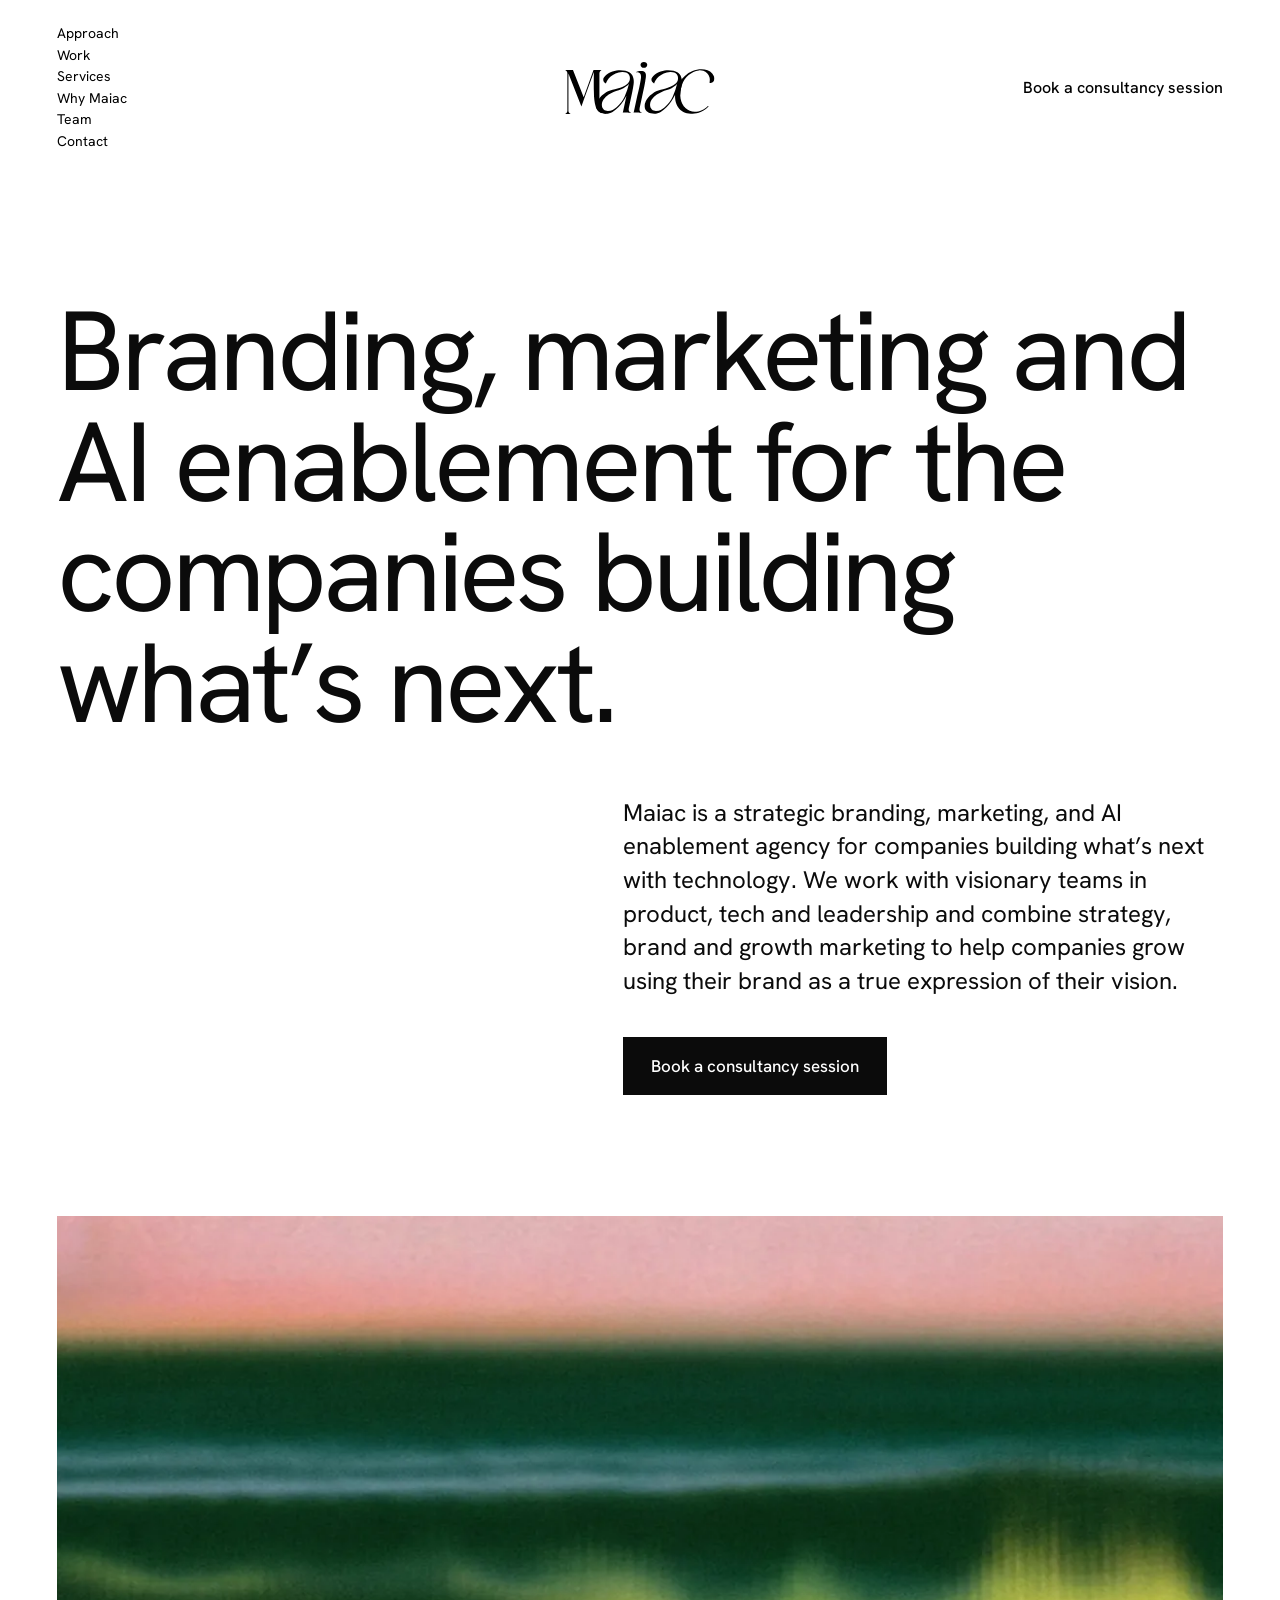
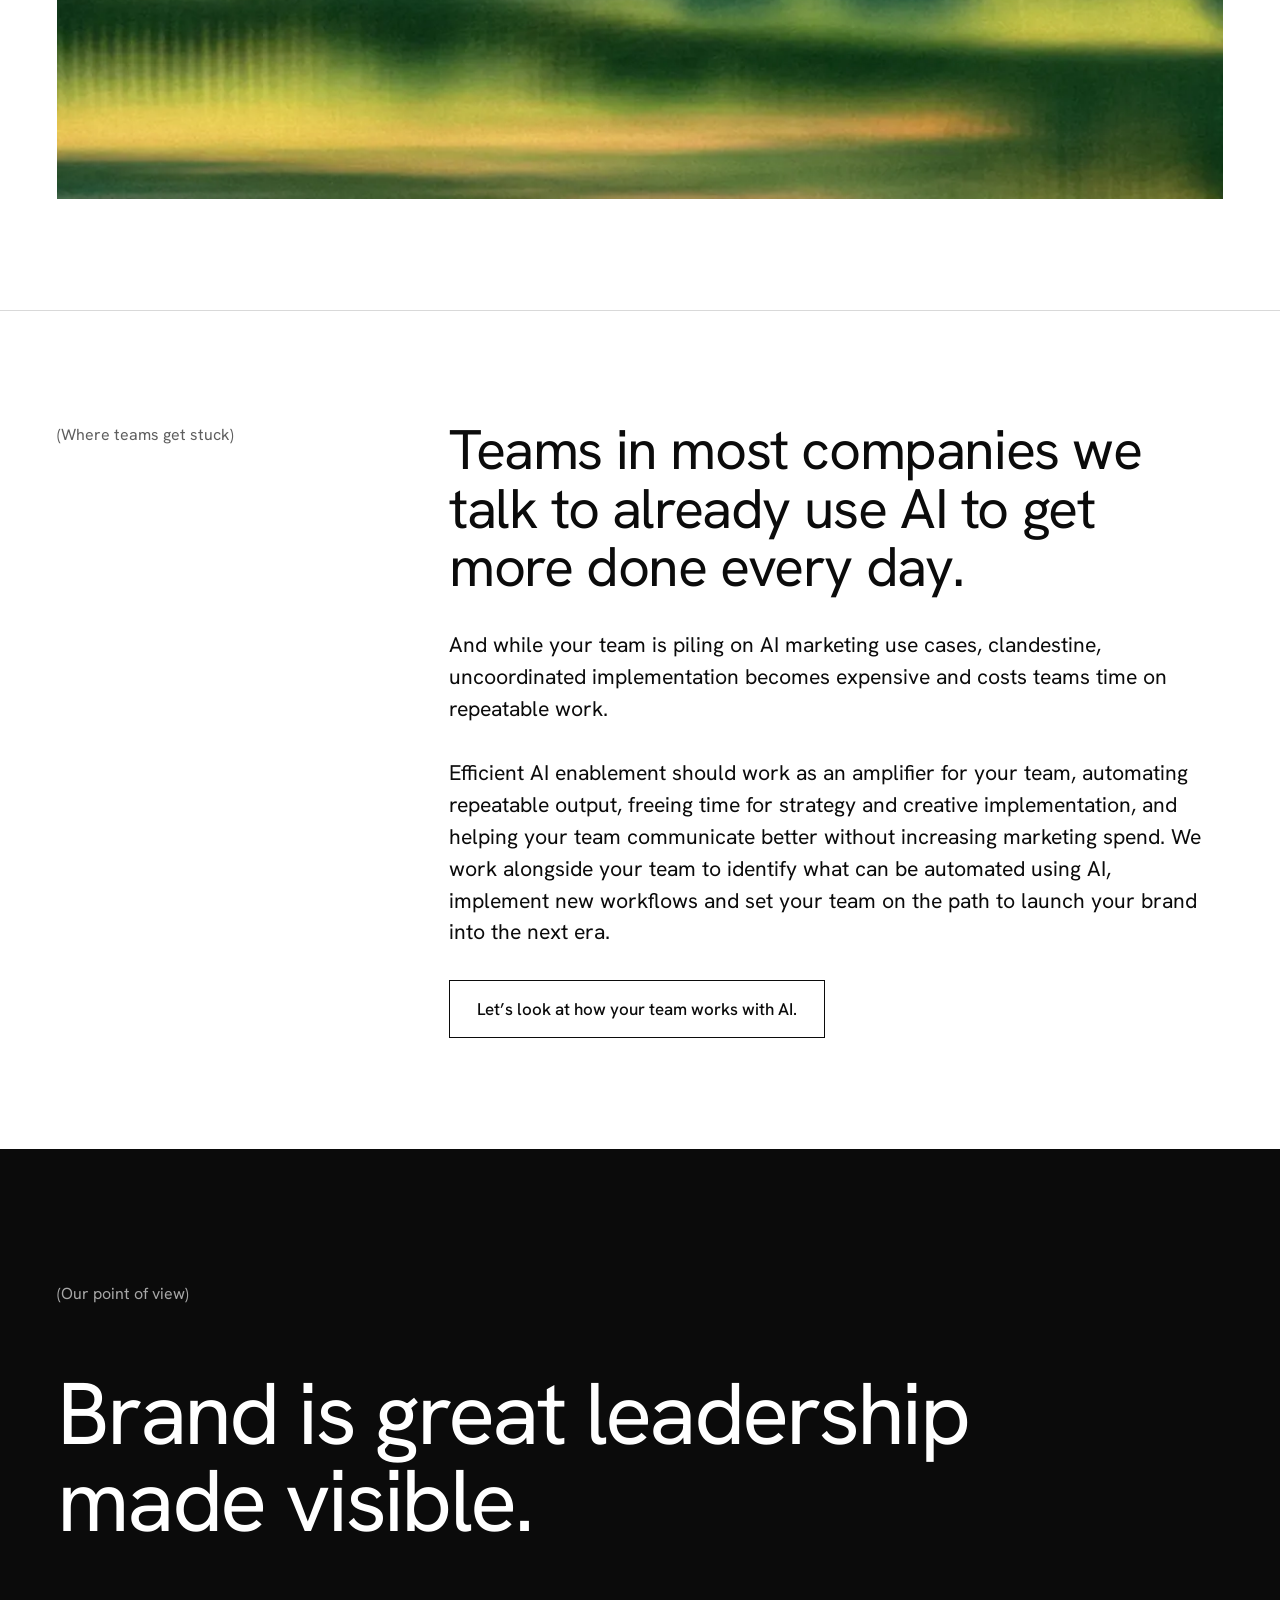
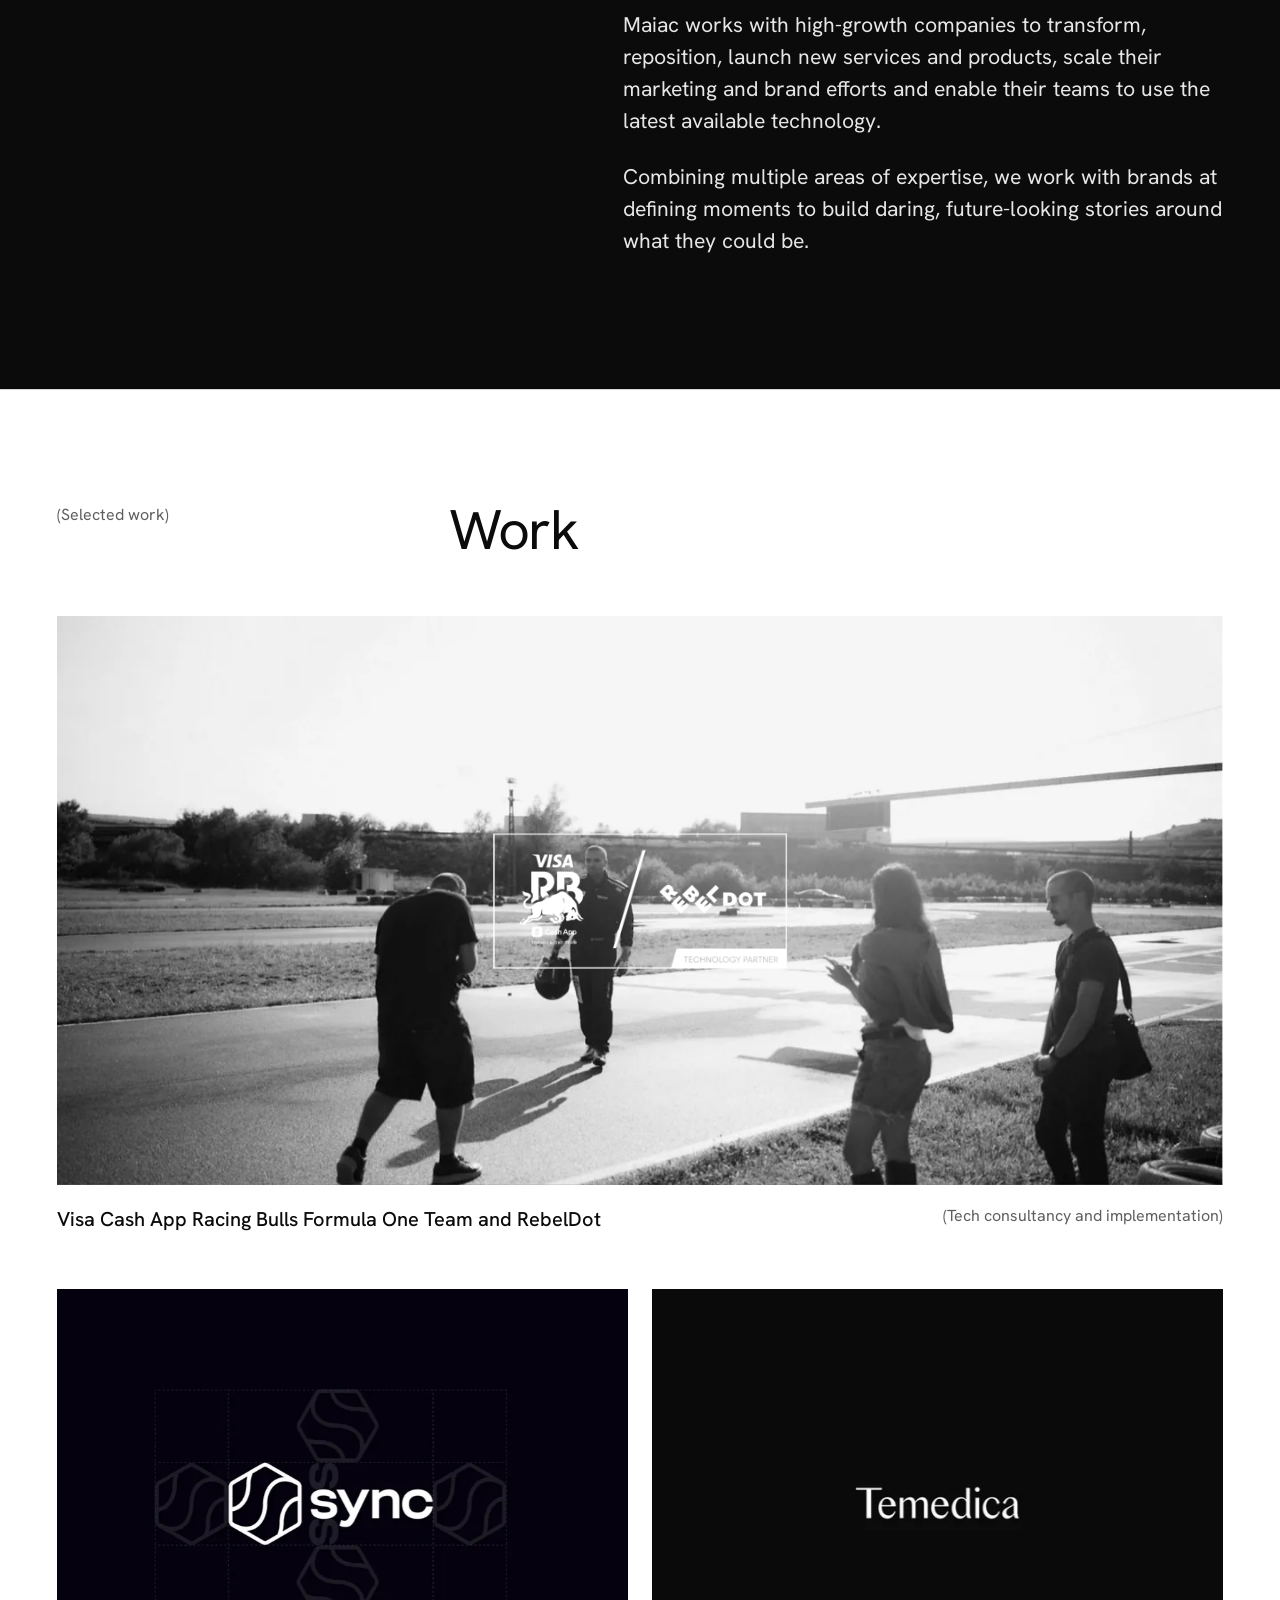
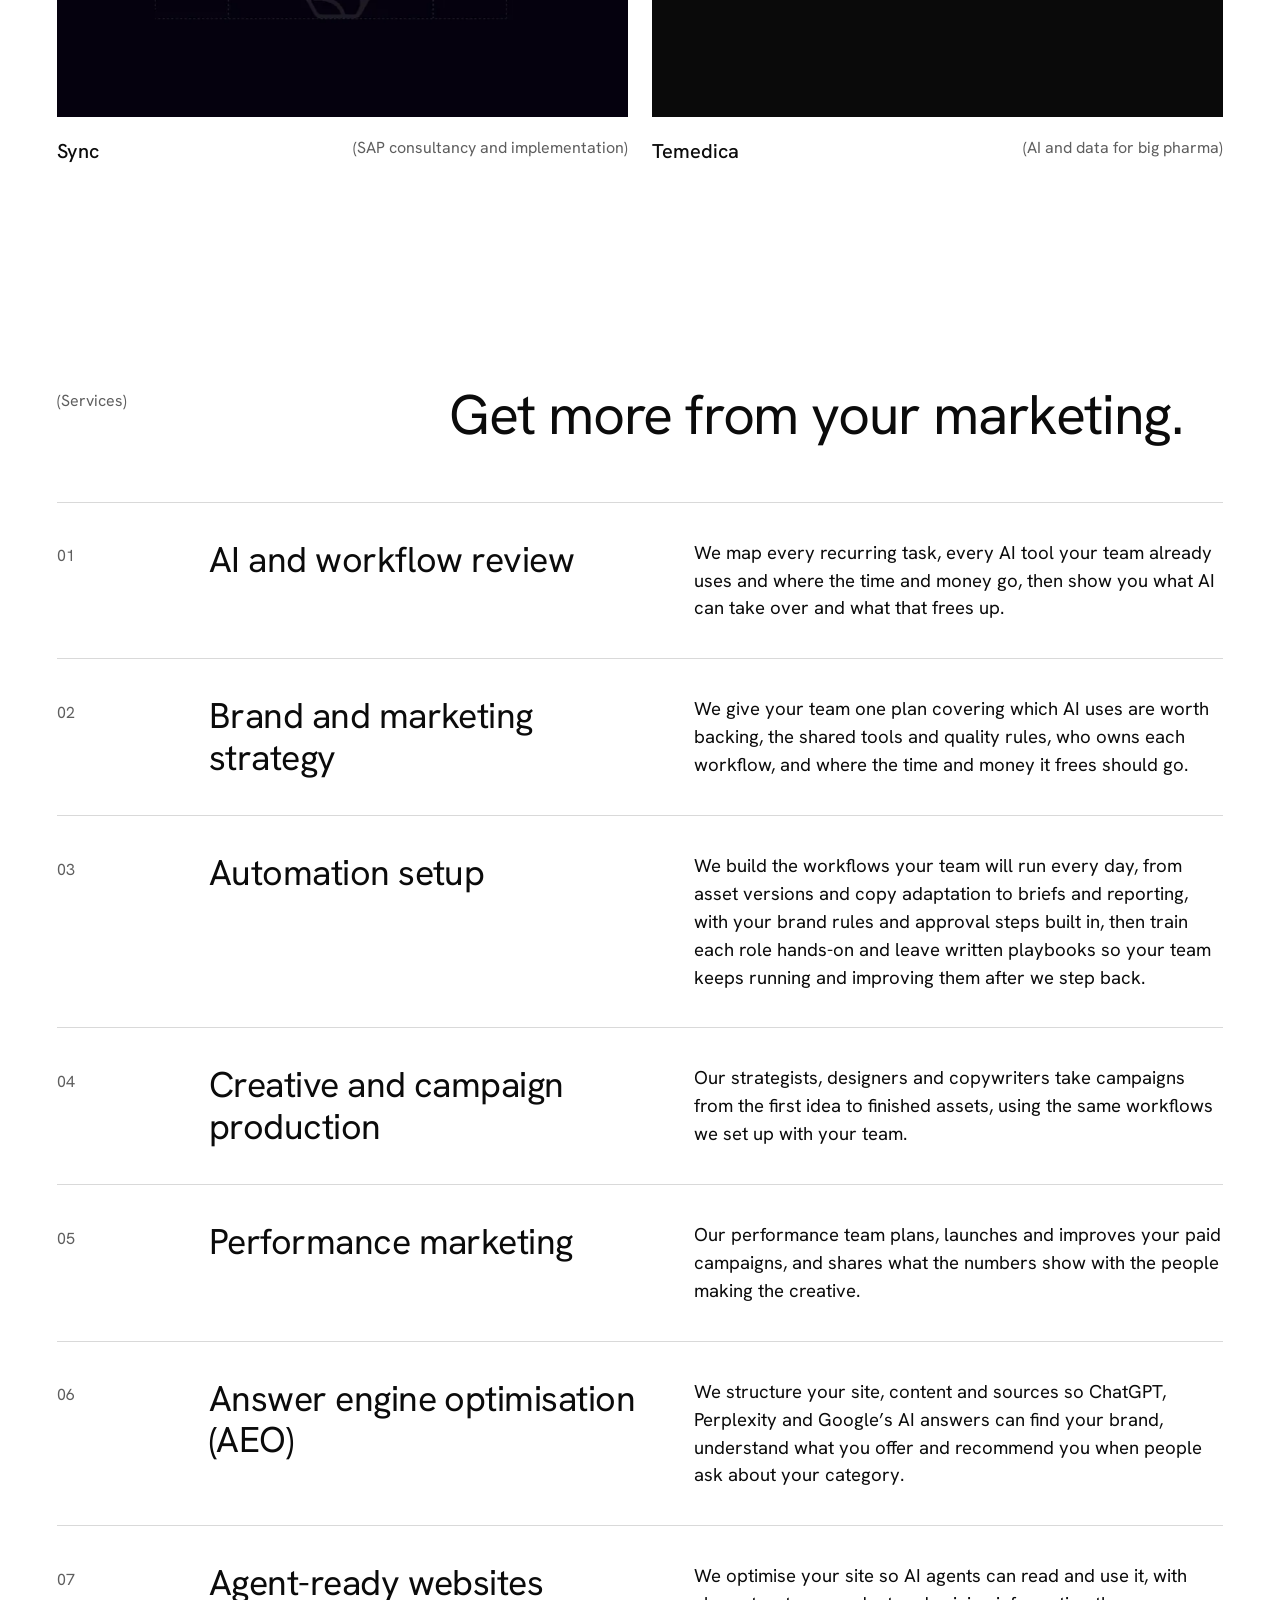
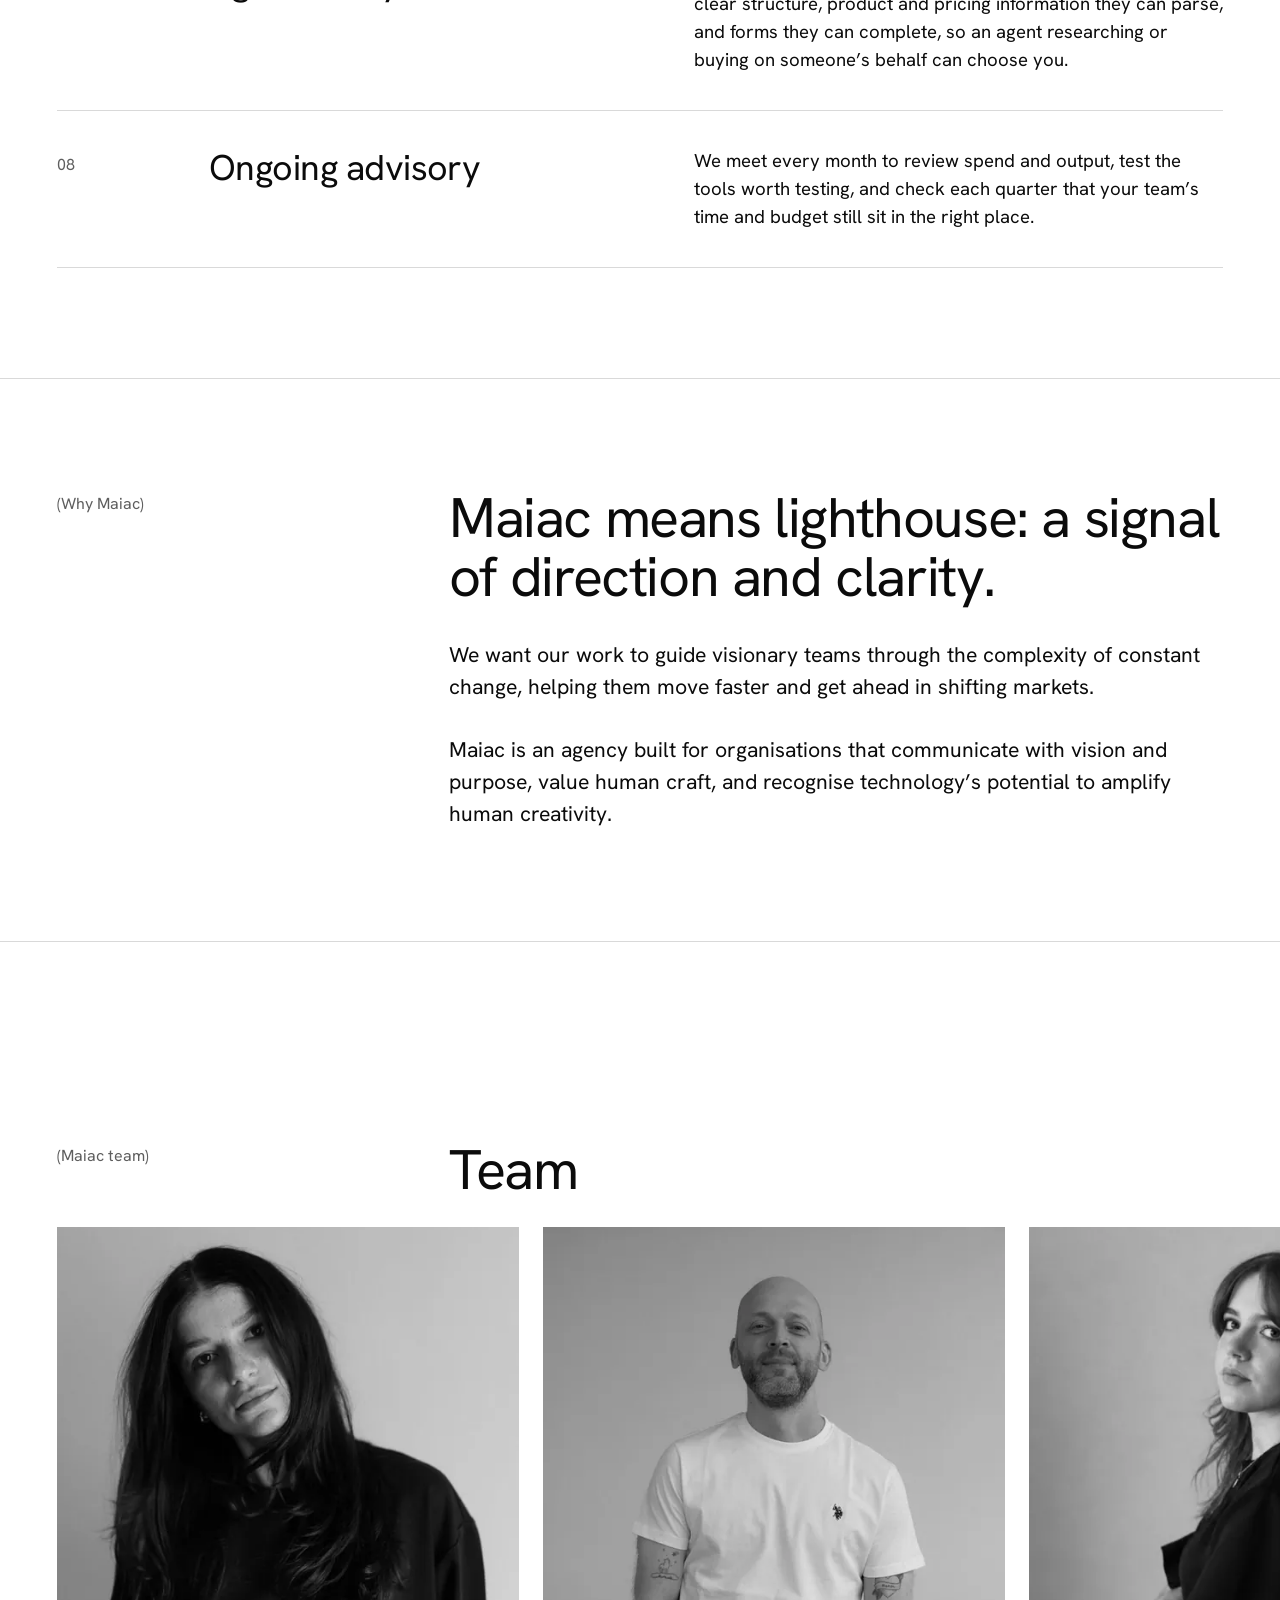
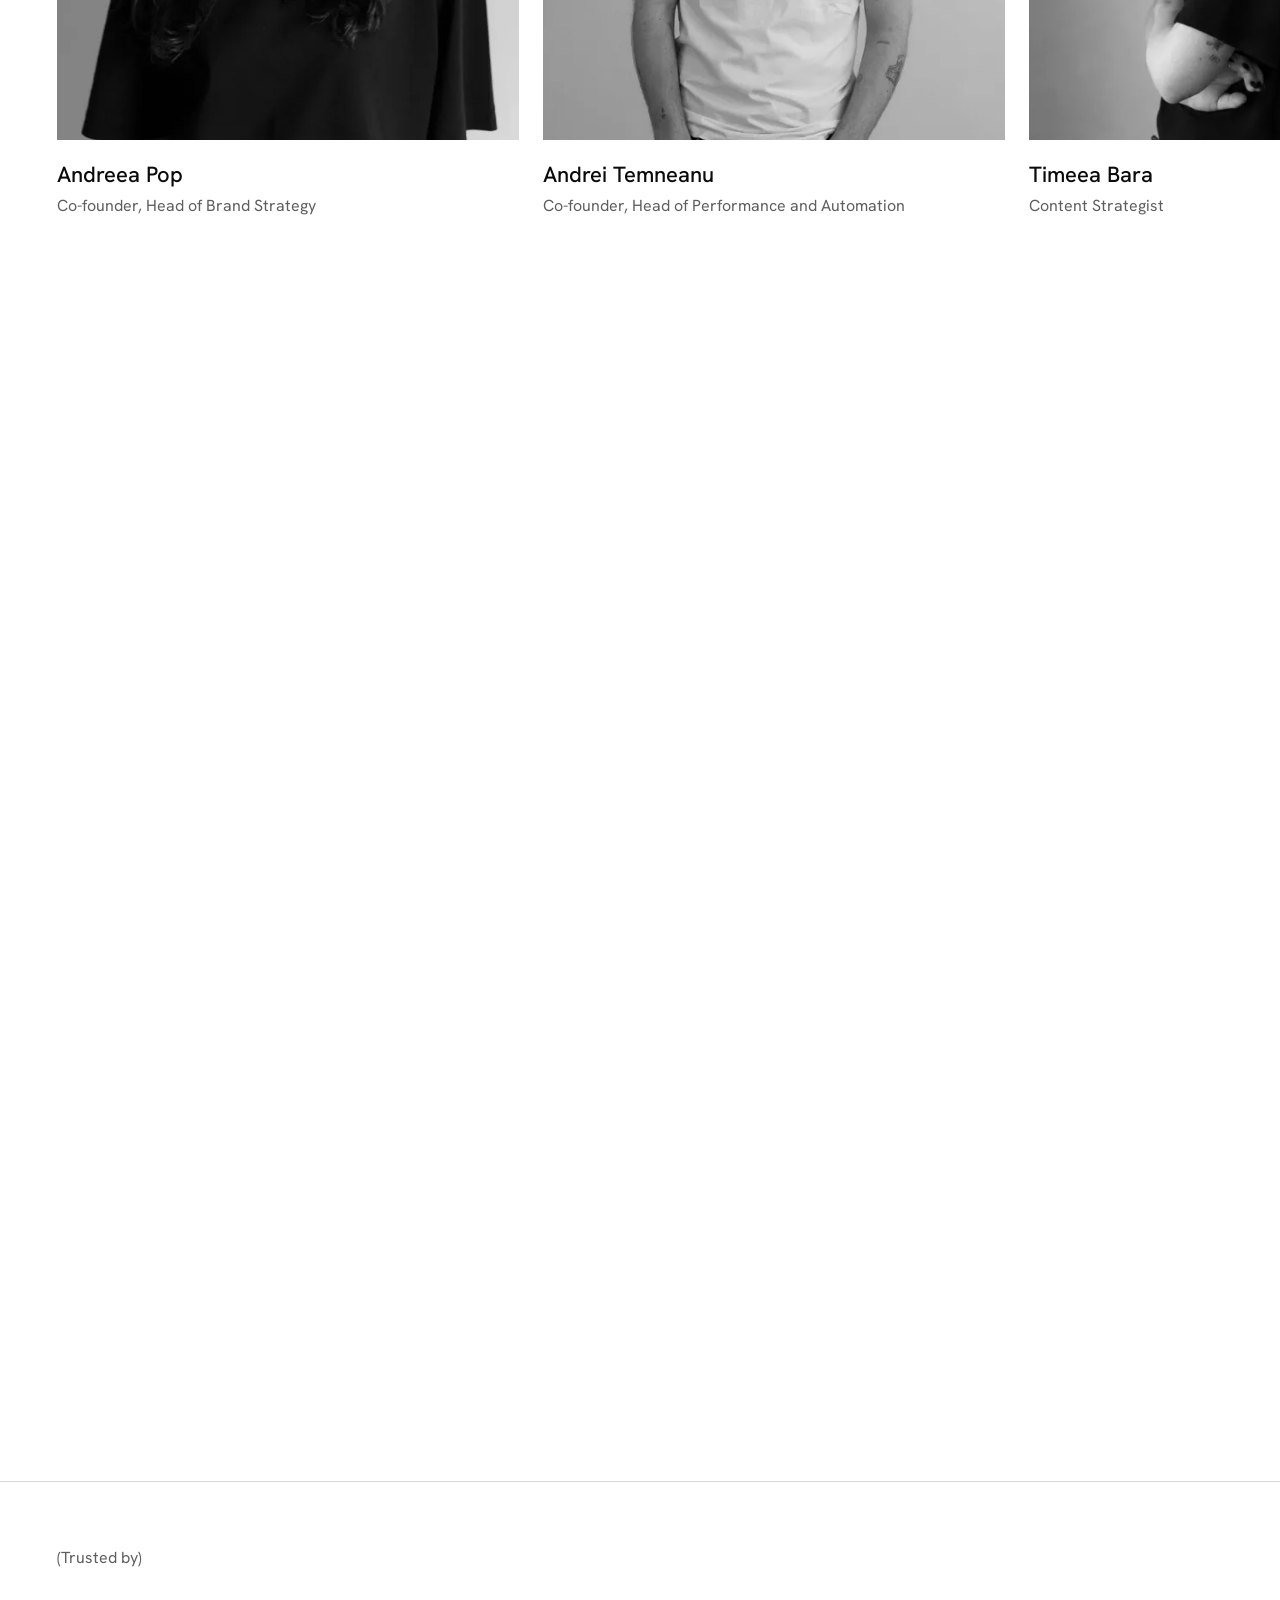
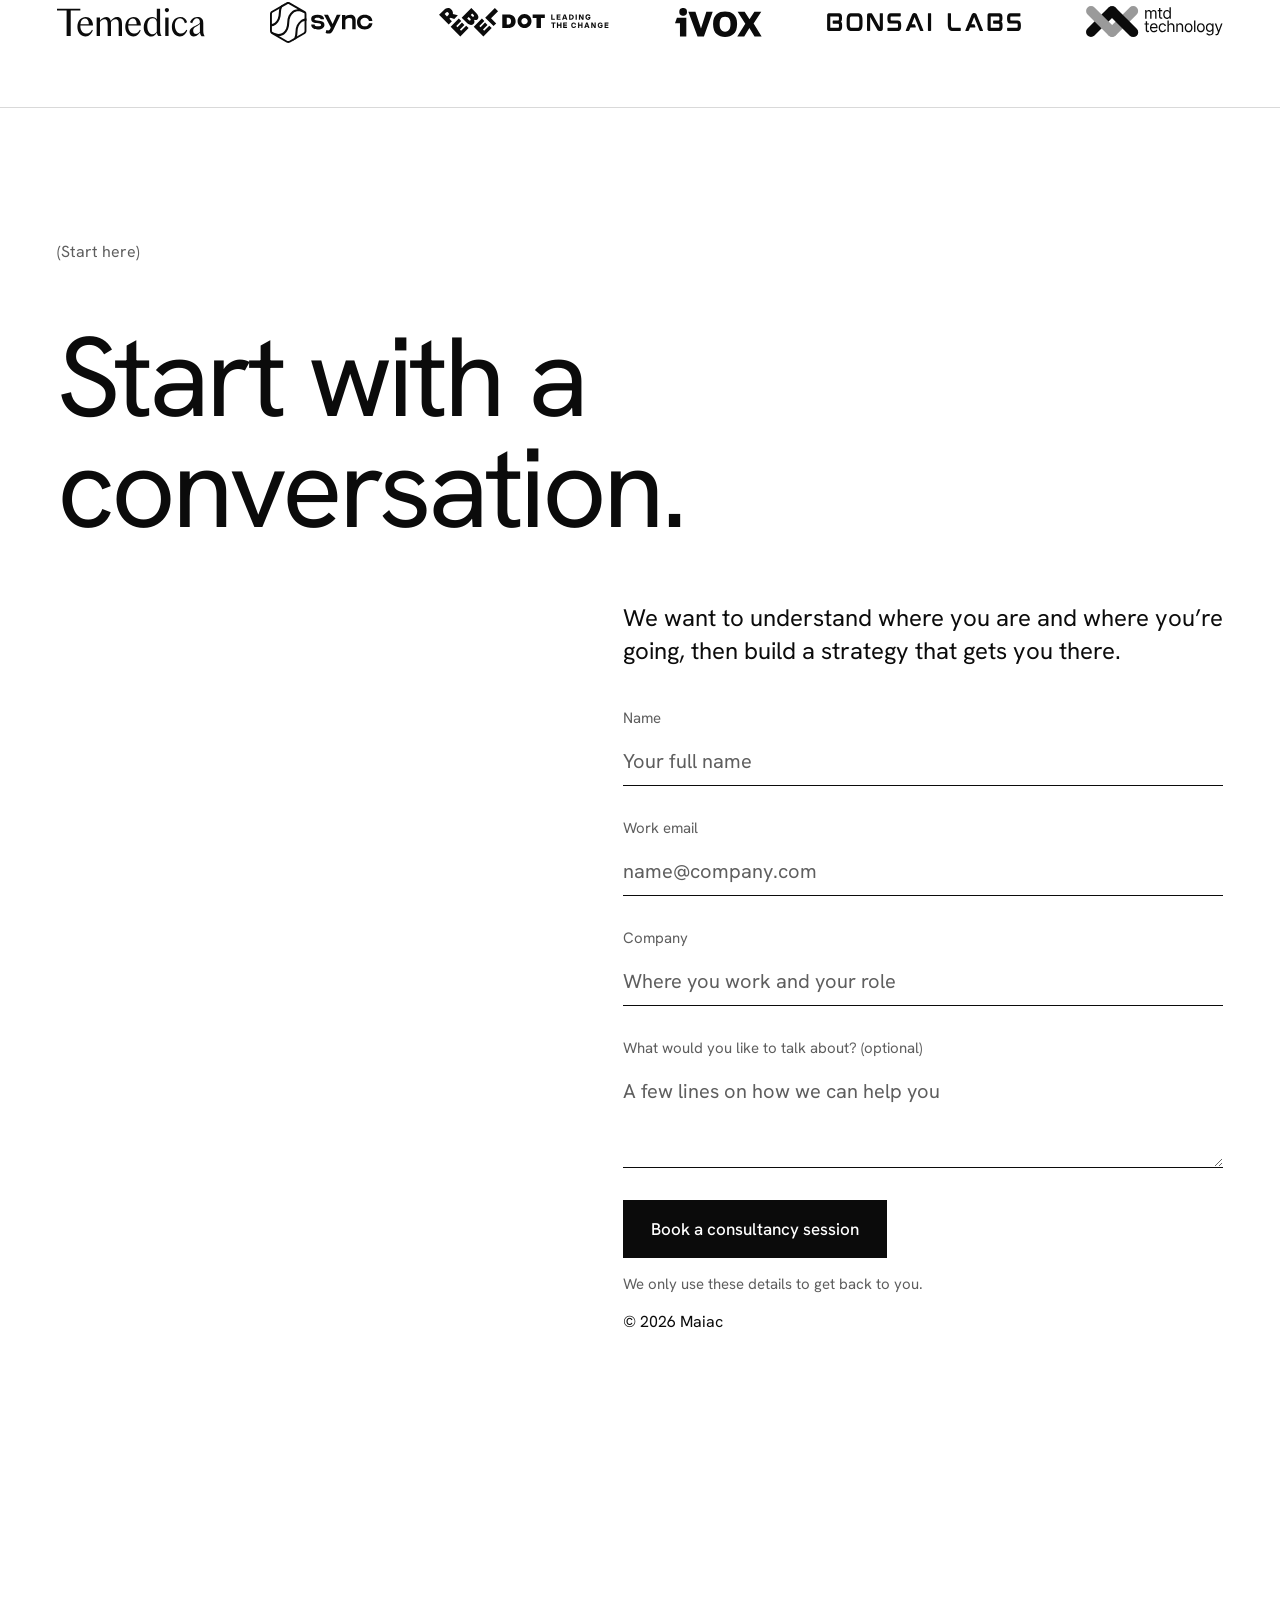
==== index.html @ eb1f271e "Preview larger Team cards from fdd4d41" ====
<!doctype html>
<html lang="en">
<head>
  <meta charset="utf-8">
  <meta name="viewport" content="width=device-width, initial-scale=1">
  <meta name="robots" content="noindex, nofollow">
  <title>Maiac | Branding, marketing and AI enablement</title>
  <meta name="description" content="Branding, marketing and AI enablement for the companies building what’s next. Maiac’s consultants help your team move routine work onto AI, and our creatives and performance marketers make and run the campaigns with you.">
  <meta name="theme-color" content="#ffffff">
  <!-- Select the enhanced header before first paint; script failure restores native links. -->
  <script>document.documentElement.classList.add('js');</script>

  <!-- Canonical and social metadata for Maiac's public domain. -->
  <meta property="og:type" content="website">
  <meta property="og:title" content="Maiac | Branding, marketing and AI enablement">
  <meta property="og:description" content="Branding, marketing and AI enablement for the companies building what’s next.">
  <link rel="canonical" href="https://maiac.agency/">
  <meta property="og:url" content="https://maiac.agency/">
  <meta property="og:image" content="https://maiac.agency/assets/img/waves-1200.jpg">
  <meta name="twitter:card" content="summary_large_image">

  <script type="application/ld+json">
  {
    "@context": "https://schema.org",
    "@type": "Organization",
    "@id": "https://maiac.agency/#organization",
    "name": "Maiac",
    "url": "https://maiac.agency/",
    "description": "Branding, marketing and AI enablement for the companies building what’s next.",
    "email": "andreea@maiac.agency"
  }
  </script>

  <link rel="preload" href="assets/fonts/hanken-grotesk-latin-400-normal.woff2" as="font" type="font/woff2" crossorigin>
  <link rel="preload" href="assets/fonts/hanken-grotesk-latin-500-normal.woff2" as="font" type="font/woff2" crossorigin>
  <link rel="preload" href="assets/img/maiac-logo.svg" as="image" type="image/svg+xml">
  <link rel="stylesheet" href="assets/css/main.css?v=e9f933818af5">
  <link rel="icon" href="assets/img/favicon.svg" type="image/svg+xml">
  <link rel="icon" href="assets/img/favicon-32.png" sizes="32x32" type="image/png">
  <link rel="apple-touch-icon" href="assets/img/apple-touch-icon.png" sizes="180x180">
  <script src="assets/js/main.js?v=78e90d283152" defer onerror="document.documentElement.classList.remove('js')"></script>
  <script src="assets/js/contact.js?v=330ac5587a06" defer></script>
  <script src="assets/js/work-cursor.js?v=56fadc089407" defer></script>
</head>
<body>
  <!-- Decorative first-visit introduction. The page stays in flow and usable underneath. -->
  <div class="site-loader" data-site-loader aria-hidden="true" hidden>
    <div class="site-loader__cover"></div>
    <div class="site-loader__slot"><img class="site-loader__logo" src="assets/img/maiac-logo.svg" alt="" width="87" height="30"></div>
  </div>
  <script>
    (() => {
      const loader = document.querySelector('[data-site-loader]');
      let watchdog;
      let started = false, finished = false;
      const listeners = [];
      const finish = () => {
        finished = true;
        loader.hidden = true;
        clearTimeout(watchdog);
        listeners.splice(0).forEach(remove => remove());
      };
      const on = (target, event, handler, options) => {
        target.addEventListener(event, handler, options);
        listeners.push(() => target.removeEventListener(event, handler, options));
      };
      try {
        const navigation = performance.getEntriesByType('navigation')[0];
        const replay = new URLSearchParams(location.search).get('intro') === 'replay';
        if (location.hash || navigation?.type === 'back_forward') return;
        try { if (!replay && sessionStorage.getItem('maiac:intro-played')) return; } catch (_) {}
        const start = () => {
          if (started || finished || document.hidden) return;
          try {
            if (location.hash) { finish(); return; }
            // Without the matching stylesheet, leave the default-hidden layer alone.
            if (getComputedStyle(loader).getPropertyValue('--intro-ready').trim() !== '1') { finish(); return; }
            const logo = loader.querySelector('img');
            if (logo.complete && !logo.naturalWidth) { finish(); return; }
            // Independent of main.js, fonts and image loading; CSS also ends the cover.
            watchdog = setTimeout(finish, 1800);
            on(logo, 'error', finish);
            on(loader, 'animationend', event => { if (event.animationName === 'intro-cover') finish(); });
            ['pointerdown', 'touchstart', 'wheel', 'keydown'].forEach(event => on(document, event, finish, { capture: true, passive: true }));
            started = true;
            loader.hidden = false;
            try { sessionStorage.setItem('maiac:intro-played', 'true'); } catch (_) {}
          } catch (_) { finish(); }
        };
        on(window, 'pagehide', finish);
        // Background-opened previews begin when seen, rather than silently skipping.
        on(document, 'visibilitychange', () => { if (document.hidden) { if (started) finish(); } else start(); });
        start();
      } catch (_) { finish(); }
    })();
  </script>
  <a class="skip-link" href="#main">Skip to content</a>

  <!-- One persistent transparent header. Desktop sections remain vertical while scrolling. -->
  <header class="site-header" data-site-header>
    <nav class="site-header__nav" aria-label="Sections">
      <ul class="site-header__list">
        <li><a href="#approach" data-nav-link>Approach</a></li>
        <li><a href="#work" data-nav-link>Work</a></li>
        <li><a href="#services" data-nav-link>Services</a></li>
        <li><a href="#why-maiac" data-nav-link>Why Maiac</a></li>
        <li><a href="#team" data-nav-link>Team</a></li>
        <li><a href="#contact" data-nav-link>Contact</a></li>
      </ul>
    </nav>
    <a class="site-header__logo" href="#top"><img src="assets/img/maiac-logo.svg" alt="Maiac" width="87" height="30"></a>
    <div class="site-header__actions">
      <a class="text-link" href="#contact" data-cta>Book a consultancy session</a>
      <button class="menu-toggle site-header__toggle" type="button" data-menu-open aria-controls="menu" aria-expanded="false">Menu</button>
    </div>
  </header>

  <!-- Mobile menu overlay -->
  <dialog class="menu" id="menu" data-menu aria-label="Site navigation">
    <div class="menu__head">
      <img src="assets/img/maiac-logo.svg" alt="" width="87" height="30">
      <button class="menu-toggle" type="button" data-menu-close autofocus>Close</button>
    </div>
    <nav aria-label="Sections">
      <ul class="menu__list">
        <li><a href="#approach" data-nav-link data-menu-link>Approach</a></li>
        <li><a href="#work" data-nav-link data-menu-link>Work</a></li>
        <li><a href="#services" data-nav-link data-menu-link>Services</a></li>
        <li><a href="#why-maiac" data-nav-link data-menu-link>Why Maiac</a></li>
        <li><a href="#team" data-nav-link data-menu-link>Team</a></li>
        <li><a href="#contact" data-nav-link data-menu-link>Contact</a></li>
      </ul>
    </nav>
    <a class="btn btn--primary" href="#contact" data-menu-link data-cta>Book a consultancy session</a>
  </dialog>

  <div class="page" data-page id="top">


    <main id="main" tabindex="-1">
      <!-- HERO -->
      <section class="hero container" aria-labelledby="hero-title">
        <h1 class="hero__title display-xl" id="hero-title">Branding, marketing and AI enablement for the companies building what’s next.</h1>
        <div class="hero__aside aside-col">
          <p class="lead">Maiac is a strategic branding, marketing, and AI enablement agency for companies building what’s next with technology. We work with visionary teams in product, tech and leadership and combine strategy, brand and growth marketing to help companies grow using their brand as a true expression of their vision.</p>
          <a class="btn btn--primary" href="#contact" data-cta>Book a consultancy session</a>
        </div>
      </section>

      <div class="hero-image container">
        <picture>
          <source type="image/webp" srcset="assets/img/waves-1200.webp 1200w, assets/img/waves-2400.webp 2400w" sizes="(min-width: 1440px) 1312px, (min-width: 450px) 91.1vw, calc(100vw - 40px)">
          <img src="assets/img/waves-1200.jpg" srcset="assets/img/waves-1200.jpg 1200w, assets/img/waves-2400.jpg 2400w" sizes="(min-width: 1440px) 1312px, (min-width: 450px) 91.1vw, calc(100vw - 40px)" alt="" width="2400" height="1200" decoding="async" fetchpriority="high">
        </picture>
      </div>

      <!-- APPROACH: the problem -->
      <section class="section section--rule" id="approach" aria-labelledby="problem-title" data-section>
        <div class="container split">
          <p class="eyebrow split__label">(Where teams get stuck)</p>
          <div class="split__content stack">
            <h2 class="display-m" id="problem-title">Teams in most companies we talk to already use AI to get more done every day.</h2>
            <div class="prose">
              <p>And while your team is piling on AI marketing use cases, clandestine, uncoordinated implementation becomes expensive and costs teams time on repeatable work.</p>
              <p>Efficient AI enablement should work as an amplifier for your team, automating repeatable output, freeing time for strategy and creative implementation, and helping your team communicate better without increasing marketing spend. We work alongside your team to identify what can be automated using AI, implement new workflows and set your team on the path to launch your brand into the next era.</p>
            </div>
            <a class="btn btn--secondary" href="#contact" data-cta>Let’s look at how your team works with AI.</a>
          </div>
        </div>
      </section>

      <!-- APPROACH: point of view (dark) -->
      <section class="section section--dark shift" aria-labelledby="shift-title">
        <div class="container">
          <p class="eyebrow eyebrow--dark">(Our point of view)</p>
          <h2 class="display-l shift__title" id="shift-title">Brand is great leadership<br>made visible.</h2>
          <div class="aside-col prose prose--dark">
            <p>Maiac works with high-growth companies to transform, reposition, launch new services and products, scale their marketing and brand efforts and enable their teams to use the latest available technology.</p>
            <p>Combining multiple areas of expertise, we work with brands at defining moments to build daring, future-looking stories around what they could be.</p>
            <p hidden>We amplify your creative powerhouse with strategists, designers, copywriters and performance marketers to get your client values and messages in front of your audiences before your competition does.</p>
          </div>
        </div>
      </section>

      <!-- WORK -->
      <section class="section section--rule" id="work" aria-labelledby="work-title" data-section>
        <div class="container">
          <div class="split split--head">
            <p class="eyebrow split__label">(Selected work)</p>
            <h2 class="display-m split__content" id="work-title">Work</h2>
          </div>

          <div class="work-grid">
            <!-- Each card zooms its own image on hover. TODO(dev): wrap the card in <a class="work-card" href="…"> once case-study pages exist. -->
            <article class="work-card work-card--feature">
              <div class="work-card__media">
                <picture>
                  <source type="image/webp" srcset="assets/img/work-vcarb-1312.webp 1312w, assets/img/work-vcarb-2400.webp 2400w" sizes="(min-width: 1440px) 1312px, (min-width: 450px) 91.1vw, calc(100vw - 40px)">
                  <img class="work-card__img" src="assets/img/work-vcarb-1312.jpg" srcset="assets/img/work-vcarb-1312.jpg 1312w, assets/img/work-vcarb-2400.jpg 2400w" sizes="(min-width: 1440px) 1312px, (min-width: 450px) 91.1vw, calc(100vw - 40px)" alt="The Maiac crew filming a driver on a karting track for the Rebels at Speed campaign" width="2400" height="1171" loading="lazy" decoding="async">
                </picture>
                <picture class="work-card__overlay">
                  <source type="image/webp" srcset="assets/img/work-vcarb-lockup.webp">
                  <img src="assets/img/work-vcarb-lockup.png" alt="Visa Cash App RB Formula One Team and RebelDot, technology partner" width="662" height="304" loading="lazy" decoding="async">
                </picture>
                <span class="work-label" data-work-label aria-hidden="true"><span>Creative direction, Performance</span></span>
              </div>
              <div class="work-card__caption">
                <h3 class="work-card__title">Visa Cash App Racing Bulls Formula One Team and RebelDot</h3>
                <p class="work-card__meta">(Tech consultancy and implementation)</p>
                <p class="sr-only">Services: Creative direction, Performance</p>
              </div>
            </article>

            <article class="work-card">
              <div class="work-card__media">
                <picture>
                  <source type="image/webp" srcset="assets/img/work-sync-800.webp 800w, assets/img/work-sync-1600.webp 1600w" sizes="(min-width: 1440px) 644px, (min-width: 768px) calc(45.55vw - 12px), (min-width: 450px) 91.1vw, calc(100vw - 40px)">
                  <img class="work-card__img" src="assets/img/work-sync-800.jpg" srcset="assets/img/work-sync-800.jpg 800w, assets/img/work-sync-1600.jpg 1600w" sizes="(min-width: 1440px) 644px, (min-width: 768px) calc(45.55vw - 12px), (min-width: 450px) 91.1vw, calc(100vw - 40px)" alt="Sync brand identity" width="1600" height="1200" loading="lazy" decoding="async">
                </picture>
                <span class="work-label" data-work-label aria-hidden="true"><span>Brand identity, Growth marketing</span></span>
              </div>
              <div class="work-card__caption">
                <h3 class="work-card__title">Sync</h3>
                <p class="work-card__meta">(SAP consultancy and implementation)</p>
                <p class="sr-only">Services: Brand identity, Growth marketing</p>
              </div>
            </article>

            <article class="work-card">
              <div class="work-card__media">
                <picture>
                  <source type="image/webp" srcset="assets/img/work-temedica-644.webp 644w, assets/img/work-temedica-1288.webp 1288w" sizes="(min-width: 1440px) 644px, (min-width: 768px) calc(45.55vw - 12px), (min-width: 450px) 91.1vw, calc(100vw - 40px)">
                  <img class="work-card__img" src="assets/img/work-temedica-644.jpg" srcset="assets/img/work-temedica-644.jpg 644w, assets/img/work-temedica-1288.jpg 1288w" sizes="(min-width: 1440px) 644px, (min-width: 768px) calc(45.55vw - 12px), (min-width: 450px) 91.1vw, calc(100vw - 40px)" alt="Temedica logo" width="1288" height="966" loading="lazy" decoding="async">
                </picture>
                <span class="work-label" data-work-label aria-hidden="true"><span>Demand generation, Performance marketing</span></span>
              </div>
              <div class="work-card__caption">
                <h3 class="work-card__title">Temedica</h3>
                <p class="work-card__meta">(AI and data for big pharma)</p>
                <p class="sr-only">Services: Demand generation, Performance marketing</p>
              </div>
            </article>
          </div>
        </div>
      </section>

      <!-- SERVICES -->
      <section class="section" id="services" aria-labelledby="services-title" data-section>
        <div class="container">
          <div class="split split--head">
            <p class="eyebrow split__label">(Services)</p>
            <h2 class="display-m split__content" id="services-title">Get more from your marketing.</h2>
          </div>

          <ol class="services" role="list">
            <li class="service">
              <span class="service__num" aria-hidden="true">01</span>
              <h3 class="service__name">AI and workflow review</h3>
              <p class="service__desc">We map every recurring task, every AI tool your team already uses and where the time and money go, then show you what AI can take over and what that frees up.</p>
            </li>
            <li class="service">
              <span class="service__num" aria-hidden="true">02</span>
              <h3 class="service__name">Brand and marketing strategy</h3>
              <p class="service__desc">We give your team one plan covering which AI uses are worth backing, the shared tools and quality rules, who owns each workflow, and where the time and money it frees should go.</p>
            </li>
            <li class="service">
              <span class="service__num" aria-hidden="true">03</span>
              <h3 class="service__name">Automation setup</h3>
              <p class="service__desc">We build the workflows your team will run every day, from asset versions and copy adaptation to briefs and reporting, with your brand rules and approval steps built in, then train each role hands-on and leave written playbooks so your team keeps running and improving them after we step back.</p>
            </li>
            <li class="service">
              <span class="service__num" aria-hidden="true">04</span>
              <h3 class="service__name">Creative and campaign production</h3>
              <p class="service__desc">Our strategists, designers and copywriters take campaigns from the first idea to finished assets, using the same workflows we set up with your team.</p>
            </li>
            <li class="service">
              <span class="service__num" aria-hidden="true">05</span>
              <h3 class="service__name">Performance marketing</h3>
              <p class="service__desc">Our performance team plans, launches and improves your paid campaigns, and shares what the numbers show with the people making the creative.</p>
            </li>
            <li class="service">
              <span class="service__num" aria-hidden="true">06</span>
              <h3 class="service__name">Answer engine optimisation (AEO)</h3>
              <p class="service__desc">We structure your site, content and sources so ChatGPT, Perplexity and Google’s AI answers can find your brand, understand what you offer and recommend you when people ask about your category.</p>
            </li>
            <li class="service">
              <span class="service__num" aria-hidden="true">07</span>
              <h3 class="service__name">Agent-ready websites</h3>
              <p class="service__desc">We optimise your site so AI agents can read and use it, with clear structure, product and pricing information they can parse, and forms they can complete, so an agent researching or buying on someone’s behalf can choose you.</p>
            </li>
            <li class="service">
              <span class="service__num" aria-hidden="true">08</span>
              <h3 class="service__name">Ongoing advisory</h3>
              <p class="service__desc">We meet every month to review spend and output, test the tools worth testing, and check each quarter that your team’s time and budget still sit in the right place.</p>
            </li>
          </ol>
        </div>
      </section>

      <!-- WHY MAIAC -->
      <section class="section section--rule" id="why-maiac" aria-labelledby="why-title" data-section>
        <div class="container split">
          <p class="eyebrow split__label">(Why Maiac)</p>
          <div class="split__content stack">
            <h2 class="display-m" id="why-title">Maiac means lighthouse: a signal of direction and clarity.</h2>
            <div class="prose">
              <p>We want our work to guide visionary teams through the complexity of constant change, helping them move faster and get ahead in shifting markets.</p>
              <p>Maiac is an agency built for organisations that communicate with vision and purpose, value human craft, and recognise technology’s potential to amplify human creativity.</p>
            </div>
          </div>
        </div>
      </section>

      <!-- TEAM: horizontal scroller -->
      <section class="section section--rule team" id="team" aria-labelledby="team-title" data-section>
        <div class="team__pin" data-team-pin>
        <div class="container split split--head">
          <p class="eyebrow split__label">(Maiac team)</p>
          <h2 class="display-m split__content" id="team-title">Team</h2>
        </div>

        <div class="team__scroller" data-team-scroller tabindex="0" role="region" aria-label="Team members, scroll horizontally">
          <ul class="team__track" role="list">
            <li class="member">
              <picture>
                <source type="image/webp" srcset="assets/img/team-andreea-pop-540.webp 540w, assets/img/team-andreea-pop-1080.webp 1080w" sizes="(min-width: 900px) 540px, 78vw">
                <img class="member__photo" src="assets/img/team-andreea-pop-540.jpg" srcset="assets/img/team-andreea-pop-540.jpg 540w, assets/img/team-andreea-pop-1080.jpg 1080w" sizes="(min-width: 900px) 540px, 78vw" alt="Andreea Pop" width="1080" height="1440" loading="lazy" decoding="async" draggable="false">
              </picture>
              <h3 class="member__name">Andreea Pop</h3>
              <p class="member__role">Co-founder, Head of Brand Strategy</p>
            </li>
            <li class="member">
              <picture>
                <source type="image/webp" srcset="assets/img/team-andrei-temneanu-540.webp 540w, assets/img/team-andrei-temneanu-1080.webp 1080w" sizes="(min-width: 900px) 540px, 78vw">
                <img class="member__photo" src="assets/img/team-andrei-temneanu-540.jpg" srcset="assets/img/team-andrei-temneanu-540.jpg 540w, assets/img/team-andrei-temneanu-1080.jpg 1080w" sizes="(min-width: 900px) 540px, 78vw" alt="Andrei Temneanu" width="1080" height="1440" loading="lazy" decoding="async" draggable="false">
              </picture>
              <h3 class="member__name">Andrei Temneanu</h3>
              <p class="member__role">Co-founder, Head of Performance and Automation</p>
            </li>
            <li class="member">
              <picture>
                <source type="image/webp" srcset="assets/img/team-timeea-bara-540.webp 540w, assets/img/team-timeea-bara-1080.webp 1080w" sizes="(min-width: 900px) 540px, 78vw">
                <img class="member__photo" src="assets/img/team-timeea-bara-540.jpg" srcset="assets/img/team-timeea-bara-540.jpg 540w, assets/img/team-timeea-bara-1080.jpg 1080w" sizes="(min-width: 900px) 540px, 78vw" alt="Timeea Bara" width="1080" height="1440" loading="lazy" decoding="async" draggable="false">
              </picture>
              <h3 class="member__name">Timeea Bara</h3>
              <p class="member__role">Content Strategist</p>
            </li>
            <li class="member">
              <picture class="member__portrait--valentin">
                <source type="image/webp" srcset="assets/img/team-valentin-agafitei-540.webp 540w, assets/img/team-valentin-agafitei-1037.webp 1037w" sizes="(min-width: 900px) 540px, 78vw">
                <img class="member__photo" src="assets/img/team-valentin-agafitei-540.jpg" srcset="assets/img/team-valentin-agafitei-540.jpg 540w, assets/img/team-valentin-agafitei-1037.jpg 1037w" sizes="(min-width: 900px) 540px, 78vw" alt="Valentin Agafitei" width="1037" height="1383" loading="lazy" decoding="async" draggable="false">
              </picture>
              <h3 class="member__name">Valentin Agafitei</h3>
              <p class="member__role">Designer</p>
            </li>
            <li class="member">
              <picture>
                <source type="image/webp" srcset="assets/img/team-dragos-cojocea-540.webp 540w, assets/img/team-dragos-cojocea-1080.webp 1080w" sizes="(min-width: 900px) 540px, 78vw">
                <img class="member__photo" src="assets/img/team-dragos-cojocea-540.jpg" srcset="assets/img/team-dragos-cojocea-540.jpg 540w, assets/img/team-dragos-cojocea-1080.jpg 1080w" sizes="(min-width: 900px) 540px, 78vw" alt="Dragos Cojocea" width="1080" height="1350" loading="lazy" decoding="async" draggable="false">
              </picture>
              <h3 class="member__name">Dragos Cojocea</h3>
              <p class="member__role">SEO, AEO, Content Automation</p>
            </li>
          </ul>
        </div>
        </div>
      </section>

      <!-- TRUSTED BY -->
      <section class="trusted section--rule" aria-label="Trusted by">
        <div class="container trusted__content">
          <p class="eyebrow">(Trusted by)</p>
          <ul class="trusted__logos" role="list">
            <li><img src="assets/img/client-temedica.svg" alt="Temedica" width="148" height="29" loading="lazy"></li>
            <li><img src="assets/img/client-sync.svg" alt="Sync" width="103" height="41" loading="lazy"></li>
            <li><img src="assets/img/client-rebeldot.svg" alt="RebelDot" width="159" height="27" loading="lazy"></li>
            <li><img src="assets/img/client-ivox.svg" alt="iVOX" width="84" height="28" loading="lazy"></li>
            <li><img class="trusted__logo--bonsai" src="assets/img/client-bonsai-labs.svg" alt="Bonsai Labs" width="194" height="18" loading="lazy"></li>
            <li><img class="trusted__logo--mtd" src="assets/img/client-mtd-technology.svg" alt="MTD Technology" width="137" height="32" loading="lazy"></li>
          </ul>
        </div>
      </section>

      <!-- CONTACT -->
      <section class="section section--rule contact" id="contact" aria-labelledby="contact-title" data-section>
        <div class="container">
          <p class="eyebrow">(Start here)</p>
          <h2 class="display-xl contact__title" id="contact-title">Start with a<br>conversation.</h2>
          <div class="aside-col contact__col">
            <p class="lead">We want to understand where you are and where you’re going, then build a strategy that gets you there.</p>

            <!-- FormSubmit requires one-time confirmation by the receiving inbox. -->
            <form class="form" data-contact-form data-endpoint="https://formsubmit.co/ajax/andreea@maiac.agency" data-contact-email="andreea@maiac.agency" action="https://formsubmit.co/andreea@maiac.agency" method="post">
              <input type="hidden" name="_subject" value="New Maiac consultancy enquiry">
              <input type="hidden" name="_template" value="table">
              <div class="field">
                <label class="field__label" for="f-name">Name</label>
                <input class="field__input" id="f-name" name="name" type="text" autocomplete="name" placeholder="Your full name" required>
                <p class="field__error" id="f-name-error" hidden>Please add your name.</p>
              </div>
              <div class="field">
                <label class="field__label" for="f-email">Work email</label>
                <input class="field__input" id="f-email" name="email" type="email" autocomplete="email" placeholder="name@company.com" required>
                <p class="field__error" id="f-email-error" hidden>Please add a valid work email.</p>
              </div>
              <div class="field">
                <label class="field__label" for="f-company">Company</label>
                <input class="field__input" id="f-company" name="company" type="text" autocomplete="organization" placeholder="Where you work and your role" required>
                <p class="field__error" id="f-company-error" hidden>Please tell us where you work.</p>
              </div>
              <div class="field">
                <label class="field__label" for="f-message">What would you like to talk about? (optional)</label>
                <textarea class="field__input field__input--area" id="f-message" name="message" rows="3" placeholder="A few lines on how we can help you"></textarea>
              </div>
              <!-- FormSubmit also checks this honeypot on the server. -->
              <div class="hp" aria-hidden="true"><label for="f-website">Website</label><input id="f-website" name="_honey" type="text" tabindex="-1" autocomplete="off"></div>
              <div class="form__submit">
                <button class="btn btn--primary" type="submit">Book a consultancy session</button>
                <p class="form__note">We only use these details to get back to you.</p>
                <!-- Launch: link the data-use note when the real policy URL is supplied. -->
                <noscript><p class="form__note">You can also email <a href="mailto:andreea@maiac.agency">andreea@maiac.agency</a>.</p></noscript>
                <p class="form__copyright">&copy; <span data-year>2026</span> Maiac</p>
                <p class="form__status" data-form-status role="status" aria-live="polite"></p>
              </div>
            </form>
          </div>
        </div>
      </section>
    </main>
  </div>

  <!-- FOOTER: sits fixed behind the page and is uncovered as the page scrolls away (AREA 17-style curtain reveal). -->
  <footer class="site-footer" data-footer aria-hidden="true">
    <div class="site-footer__mark" data-footer-mark aria-hidden="true">
      <!-- The page uncovers a persistent Ma accordion; fine-pointer motion adds a bounded local distortion. -->
      <img class="site-footer__mark-img" src="assets/img/maiac-ma-mark.svg?v=873f937bc1e2" alt="" width="847" height="537">
    </div>

  </footer>
</body>
</html>
---- assets/css/main.css ----
/* =========================================================================
   Maiac — AI Marketing landing page
   Source of truth: Figma "Maiac AI Marketing — One-pager", frame 2:13 (1440px).
   Local reference preserved; guide typography corrected at 1440px. Figma unavailable for verification.
   ========================================================================= */

/* ---------- Fonts (self-hosted Hanken Grotesk, SIL OFL; latin + latin-ext for Romanian) ---------- */
@font-face { font-family: "Hanken Grotesk"; font-style: normal; font-weight: 400; font-display: swap;
  src: url("../fonts/hanken-grotesk-latin-400-normal.woff2") format("woff2");
  unicode-range: U+0000-00FF,U+0131,U+0152-0153,U+02BB-02BC,U+02C6,U+02DA,U+02DC,U+0304,U+0308,U+0329,U+2000-206F,U+20AC,U+2122,U+2191,U+2193,U+2212,U+2215,U+FEFF,U+FFFD; }
@font-face { font-family: "Hanken Grotesk"; font-style: normal; font-weight: 400; font-display: swap;
  src: url("../fonts/hanken-grotesk-latin-ext-400-normal.woff2") format("woff2");
  unicode-range: U+0100-02BA,U+02BD-02C5,U+02C7-02CC,U+02CE-02D7,U+02DD-02FF,U+0304,U+0308,U+0329,U+1D00-1DBF,U+1E00-1E9F,U+1EF2-1EFF,U+2020,U+20A0-20AB,U+20AD-20C0,U+2113,U+2C60-2C7F,U+A720-A7FF; }
@font-face { font-family: "Hanken Grotesk"; font-style: normal; font-weight: 500; font-display: swap;
  src: url("../fonts/hanken-grotesk-latin-500-normal.woff2") format("woff2");
  unicode-range: U+0000-00FF,U+0131,U+0152-0153,U+02BB-02BC,U+02C6,U+02DA,U+02DC,U+0304,U+0308,U+0329,U+2000-206F,U+20AC,U+2122,U+2191,U+2193,U+2212,U+2215,U+FEFF,U+FFFD; }
@font-face { font-family: "Hanken Grotesk"; font-style: normal; font-weight: 500; font-display: swap;
  src: url("../fonts/hanken-grotesk-latin-ext-500-normal.woff2") format("woff2");
  unicode-range: U+0100-02BA,U+02BD-02C5,U+02C7-02CC,U+02CE-02D7,U+02DD-02FF,U+0304,U+0308,U+0329,U+1D00-1DBF,U+1E00-1E9F,U+1EF2-1EFF,U+2020,U+20A0-20AB,U+20AD-20C0,U+2113,U+2C60-2C7F,U+A720-A7FF; }

/* ---------- Tokens ---------- */
:root {
  /* colour */
  --ink: #0b0b0b;          /* text, primary CTA, dark sections */
  --paper: #ffffff;
  --muted: #5e5e5e;        /* labels, captions, meta */
  --placeholder: #8a8a8a;
  --rule: #d9d9d9;         /* section dividers, service rows */
  --dark-muted: #a8a8a8;   /* labels on dark */
  --dark-text: #e6e6e6;    /* body copy on dark */
  --error: #b42318;

  /* type */
  --font: "Hanken Grotesk", ui-sans-serif, system-ui, -apple-system, "Segoe UI", sans-serif;
  --fs-display-xl: clamp(3rem, 1.388rem + 7.069vw, 7.75rem);   /* 124px @1440 */
  --fs-display-l: clamp(2.5rem, 1.314rem + 5.2067vw, 6rem);   /* 96px */
  --fs-display-m: clamp(2rem, 1.4147rem + 2.5948vw, 3.75rem);  /* 60px */
  --fs-service: clamp(1.5rem, 1.2rem + 1.3vw, 2.25rem);    /* 36px */
  --fs-lead: clamp(1.1875rem, 1.05rem + 0.6vw, 1.5rem);    /* 24px */
  --fs-body: clamp(1.0625rem, 0.98rem + 0.438889vw, 1.375rem);  /* 22px */

  /* layout */
  --max: 1312px;                              /* content width @1440 */
  --gutter: clamp(20px, 4.45vw, 64px);        /* 64px @1440 */
  --label-col: 360px;
  --col-gap: 32px;
  --section-pad: clamp(72px, 6vw + 33.6px, 120px);
  --section-pad-l: clamp(88px, 7vw + 43.2px, 144px);
  --aside: 600px;

  /* motion */
  --ease-out: cubic-bezier(0.22, 0.61, 0.36, 1);
  --ease-zoom: cubic-bezier(0.2, 0.7, 0.2, 1);
  --dur-fast: 200ms;
  --dur: 320ms;
  --dur-zoom: 900ms;
  --dur-menu-in: 180ms;
  --dur-menu-out: 140ms;

  --header-reserve: 11rem;
  --logo-size: clamp(120px, 19.53125vw, 150px);
  --footer-base: 680px;
}

/* ---------- Base ---------- */
*, *::before, *::after { box-sizing: border-box; }
html { -webkit-text-size-adjust: 100%; background: var(--paper); }
@media (prefers-reduced-motion: no-preference) { html { scroll-behavior: smooth; } }
body {
  margin: 0;
  isolation: isolate; /* Keep the page/footer stacking context stable across modal locking. */
  font-family: var(--font);
  font-weight: 400;
  color: var(--ink);
  background: var(--ink); /* matches the footer so the reveal never flashes white */
  -webkit-font-smoothing: antialiased;
  overflow-wrap: break-word;
}
img, picture, svg { display: block; max-width: 100%; }
img { height: auto; }
h1, h2, h3, p, ul, ol { margin: 0; }
ul[role="list"], ol[role="list"] { list-style: none; padding: 0; }
a { color: inherit; text-decoration: none; }
button, input, textarea { font: inherit; color: inherit; }
[hidden] { display: none !important; }
:focus-visible { outline: 2px solid var(--ink); outline-offset: 3px; }
/* Skip navigation moves focus into the page without framing its entire edge. */
#main:focus-visible { outline-color: transparent; }
.section--dark :focus-visible, .site-footer :focus-visible { outline-color: var(--paper); }
[id] { scroll-margin-block-start: calc(var(--header-h, var(--header-reserve)) + 16px); }

.skip-link {
  position: absolute; left: 16px; top: -100px; z-index: 100;
  background: var(--ink); color: var(--paper); padding: 12px 16px;
}
.skip-link:focus { top: 16px; }

/* ---------- First-visit introduction ----------
   One wordmark lifts out of its slot as the black cover fades. No page lock. */
.site-loader {
  --intro-ready: 1; --intro-logo-size: clamp(180px, 18vw, 260px);
  --intro-cover-duration: 1560ms; --intro-wordmark-duration: 1280ms;
}
.site-loader__cover {
  position: fixed; inset: 0; z-index: 101; pointer-events: none;
  background: oklch(0% 0 none);
  animation: intro-cover var(--intro-cover-duration) linear both;
}
.site-loader__slot {
  position: fixed; z-index: 102; pointer-events: none;
  inset-inline-start: max(var(--gutter), calc((100vw - var(--max)) / 2));
  inset-block-start: 50%; transform: translateY(-50%);
  inline-size: var(--intro-logo-size); aspect-ratio: 87 / 30;
  overflow: clip;
}
.site-loader__logo {
  inline-size: 100%; filter: brightness(0) invert(1);
  animation: intro-wordmark var(--intro-wordmark-duration) var(--ease-out) both;
}
@keyframes intro-cover {
  0%, 64% { opacity: 1; visibility: visible; }
  100% { opacity: 0; visibility: hidden; }
}
@keyframes intro-wordmark {
  0%, 12% { opacity: 0; transform: translateY(0); }
  38%, 62% { opacity: 1; transform: translateY(0); }
  100% { opacity: 1; transform: translateY(-102%); }
}
/* Loading and direct footer motion are explicit user-selected exceptions. */
@media (prefers-reduced-motion: reduce) {
  .site-loader__cover {
    animation: intro-cover var(--intro-cover-duration) linear both !important;
  }
  .site-loader__logo {
    animation: intro-wordmark var(--intro-wordmark-duration) var(--ease-out) both !important;
  }
}

/* ---------- Page shell (sits above the fixed footer) ---------- */
.page {
  position: relative;
  z-index: 1;
  background: var(--paper);
  /* JS sets --footer-h to the footer's real height; this fallback matches Figma. */
  margin-block-end: 0;
  padding-block-start: var(--header-h, var(--header-reserve));
}
.footer-reveal .page { margin-block-end: var(--footer-h); }
.js:not(.no-footer-reveal) .page { margin-block-end: var(--footer-h, var(--footer-base)); }

.container {
  width: 100%;
  max-width: calc(var(--max) + 2 * var(--gutter));
  margin-inline: auto;
  padding-inline: var(--gutter);
}

/* ---------- Typography ---------- */
.display-xl { font-size: var(--fs-display-xl); line-height: 0.98; letter-spacing: -0.035em; font-weight: 400; }
.display-l  { font-size: var(--fs-display-l);  line-height: 1;    letter-spacing: -0.03em;  font-weight: 400; }
.display-m  { font-size: var(--fs-display-m);  line-height: 1.05; letter-spacing: -0.025em; font-weight: 400; }
.lead { font-size: var(--fs-lead); line-height: 1.4; }
.eyebrow { font-size: 16px; line-height: 1.5; color: var(--muted); }
.eyebrow--dark { color: var(--dark-muted); }
.prose { display: grid; gap: 32px; max-width: 760px; font-size: var(--fs-body); line-height: 1.5; }
.prose--dark { color: var(--dark-text); gap: 24px; }
.stack { display: grid; gap: 32px; justify-items: start; }

/* Two-column "label | content" rows used by most sections (360 + 32 + 920). */
.split { display: grid; gap: 16px; }
.split--head { margin-bottom: clamp(40px, 4.444445vw, 64px); }
@media (min-width: 900px) {
  .split {
    grid-template-columns: minmax(180px, var(--label-col)) minmax(0, 920fr);
    column-gap: var(--col-gap);
    align-items: start;
  }
  .split--center { align-items: center; }
}
.split__label { padding-top: 0.15em; }

/* Right-hand 600px column (hero, point of view, contact). */
.aside-col { width: 100%; max-width: var(--aside); }
@media (min-width: 900px) { .aside-col { margin-left: auto; } }

/* ---------- Buttons & links ----------
   Primary:   black fill, white text  → hover: white fill, black text.
   Secondary: white fill, black text  → hover: black fill, white text.
   Both keep a 1px ink border so the shape never jumps. */
.btn {
  display: inline-flex; align-items: center; justify-content: center;
  min-height: 58px; padding: 17px 27px;
  border: 1px solid var(--ink); border-radius: 0;
  font-size: 17px; font-weight: 500; line-height: 1.3; text-align: left;
  cursor: pointer;
  transition: background-color var(--dur) var(--ease-out), color var(--dur) var(--ease-out);
}
.btn--primary { background: var(--ink); color: var(--paper); }
.btn--secondary { background: var(--paper); color: var(--ink); }
@media (hover: hover) and (pointer: fine) {
  .btn--primary:hover { background: var(--paper); color: var(--ink); }
  .btn--secondary:hover { background: var(--ink); color: var(--paper); }
}
.btn--primary:active { background: var(--paper); color: var(--ink); }
.btn--secondary:active { background: var(--ink); color: var(--paper); }
.btn--small { min-height: 40px; padding: 9px 16px; font-size: 15px; }
.btn[disabled] { opacity: 0.5; cursor: progress; }

.text-link {
  font-size: 16px; font-weight: 500; line-height: 1.3;
  background: linear-gradient(currentColor, currentColor) 0 100% / 0 1px no-repeat;
  transition: background-size var(--dur) var(--ease-out);
  padding-bottom: 2px;
}
@media (hover: hover) and (pointer: fine) { .text-link:hover { background-size: 100% 1px; } }

.menu-toggle {
  display: none;
  background: none; border: 1px solid var(--ink); padding: 8px 14px; min-height: 40px;
  min-inline-size: calc(5ch + 30px); justify-content: center;
  font-size: 15px; font-weight: 500; cursor: pointer;
  -webkit-tap-highlight-color: transparent;
}
.menu-toggle:focus { outline: 2px solid transparent; }
.menu-toggle:focus-visible {
  text-decoration: underline; text-decoration-thickness: 2px; text-underline-offset: 0.2em;
}

/* ---------- Persistent header: same vertical section list throughout the page ---------- */
.site-header {
  position: fixed; inset-block-start: 0; inset-inline: 0; z-index: 50;
  display: grid; grid-template-columns: 1fr auto 1fr; align-items: center;
  padding-block: 24px; padding-inline: var(--gutter);
  max-inline-size: calc(var(--max) + 2 * var(--gutter)); margin-inline: auto;
  color: oklch(100% 0 none); background: transparent;
  mix-blend-mode: difference; pointer-events: none;
}
.site-header a, .site-header button { pointer-events: auto; }
.site-header :focus-visible { outline-color: currentColor; }
.site-header__nav { justify-self: start; }
.site-header__list {
  list-style: none; padding: 0; display: grid; gap: 2px;
  font-size: 14px; line-height: 1.4;
}
.site-header__list a { display: inline-block; }
.site-header__list a.is-active { text-decoration: underline; text-underline-offset: 0.2em; }
@media (hover: hover) and (pointer: fine) {
  .site-header__list a:hover { text-decoration: underline; text-underline-offset: 0.2em; }
}
.site-header__logo { justify-self: center; }
.site-header__logo img {
  inline-size: var(--logo-size); max-inline-size: none;
  filter: brightness(0) invert(1);
}
.site-header__actions { justify-self: end; }
.site-header .menu-toggle { border-color: currentColor; }
.site-header .menu-toggle:active { background: oklch(100% 0 none); color: var(--ink); }

@media (max-width: 899px) {
  :root { --header-reserve: calc(40px + var(--logo-size) * 30 / 87); }
  .site-header { grid-template-columns: auto 1fr; padding-block: 20px; }
  .js .site-header__nav, .site-header__actions .text-link { display: none; }
  .site-header__logo { justify-self: start; }
  .js .menu-toggle { display: inline-flex; align-items: center; }
}

/* Native links remain usable if scripts are absent or fail. */
html:not(.js) .site-header {
  position: relative; color: var(--ink); background: var(--paper); mix-blend-mode: normal;
}
html:not(.js) .site-header__logo img { filter: none; }
html:not(.js) .page { padding-block-start: 0; }
@media (max-width: 899px) {
  html:not(.js) .site-header__nav { grid-column: 1 / -1; grid-row: 2; margin-block-start: 24px; }
  html:not(.js) .site-header__list { display: flex; flex-wrap: wrap; gap: 12px 24px; font-size: 16px; }
}

/* ---------- Mobile menu ---------- */
.menu {
  position: fixed; inset: 0; z-index: 60;
  background: var(--paper);
  display: none; flex-direction: column; gap: 40px;
  margin: 0; border: 0; max-width: none; max-height: none; width: 100%; height: 100%;
  padding: 20px var(--gutter) 32px;
  overflow-y: auto; overscroll-behavior: contain;
}
.menu[open] { display: flex; }
.menu::backdrop { background: transparent; }
.menu__head {
  display: flex; justify-content: space-between; align-items: center;
  inline-size: 100%; max-inline-size: var(--max); margin-inline: auto;
  padding-inline-end: var(--menu-scrollbar-gap, 0px);
}
.menu__head img { inline-size: var(--logo-size); }
.menu .menu-toggle { display: inline-flex; }
.menu__list { list-style: none; padding: 0; display: grid; gap: 8px; font-size: clamp(2rem, 9vw, 3rem); line-height: 1.1; letter-spacing: -0.02em; }
.menu__list a { display: block; min-block-size: 44px; align-content: center; }
.menu .btn { align-self: flex-start; margin-top: auto; }
html.menu-open, body.menu-open { overflow: hidden; }
/* Retain the accepted fixed-body scroll-lock gutter and root-range handoff. */
body.menu-open::after {
  content: ""; position: fixed; inset-block: 0; inset-inline-end: 0;
  inline-size: var(--menu-page-scrollbar, 0px); background: var(--paper);
  z-index: 59; pointer-events: none;
}

/* ---------- Sections ---------- */
.section { padding-block: var(--section-pad); background: var(--paper); }
.section--rule { border-top: 1px solid var(--rule); }
.section--dark { background: var(--ink); color: var(--paper); padding-block: var(--section-pad-l); }

/* Hero */
.hero { display: grid; gap: clamp(32px, 4.5vw, 64px); padding-top: clamp(64px, 9.444445vw, 136px); padding-bottom: clamp(64px, 9.444445vw, 136px); }
.hero__title { max-width: 1260px; }
.hero__aside { display: grid; gap: 40px; justify-items: start; }
.hero-image { padding-bottom: var(--section-pad); }
.hero-image img { width: 100%; aspect-ratio: 2 / 1; object-fit: cover; }

/* Point of view */
.shift .container { display: grid; gap: clamp(40px, 5vw, 72px); }
.shift__title { max-width: 1260px; }

/* Work */
.work-grid { display: grid; gap: 56px 24px; }
@media (min-width: 768px) {
  .work-grid { grid-template-columns: 1fr 1fr; }
  .work-card--feature { grid-column: 1 / -1; }
}
.work-card { display: grid; gap: 20px; align-content: start; }
.work-card__media { position: relative; overflow: clip; background: var(--ink); aspect-ratio: 4 / 3; }
.work-card--feature .work-card__media { aspect-ratio: 1312 / 640; }
.work-card__media picture:first-child, .work-card__img { width: 100%; height: 100%; }
.work-card__img {
  object-fit: cover;
  transform: scale(1.0001);
  transition: transform var(--dur-zoom) var(--ease-zoom);
  will-change: transform;
}
/* Per-card zoom: only the hovered card's image scales; the frame stays put. */
@media (hover: hover) and (pointer: fine) {
  .work-card:hover .work-card__img { transform: scale(1.05); }
}
.work-card:focus-within .work-card__img { transform: scale(1.05); }
.work-card__overlay {
  position: absolute; left: 50%; top: 50%; width: 25.2%; transform: translate(-50%, -50%);
  pointer-events: none;
}
.work-card__caption { display: flex; flex-wrap: wrap; justify-content: space-between; gap: 4px 24px; }
.work-card__title { font-size: 20px; font-weight: 500; line-height: 1.4; }
.work-card__meta { font-size: 16px; line-height: 1.4; color: var(--muted); }
.work-card .sr-only { position: absolute; inline-size: 1px; block-size: 1px; padding: 0; margin: -1px; overflow: clip; clip-path: inset(50%); white-space: nowrap; border: 0; }

/* Work labels are a desktop mouse affordance; mobile/coarse touch has no orange overlay. */
.work-label {
  position: absolute;
  inset-inline-start: 16px;
  inset-block-end: 16px;
  display: none;
  align-items: center;
  max-inline-size: calc(100% - 32px);
  padding: 10px 14px;
  background: #f15c2a;
  color: var(--ink);
  font-size: 15px;
  font-weight: 500;
  line-height: 1.3;
  pointer-events: none;
}
@media (min-width: 900px) and (hover: hover) and (pointer: fine) {
  .work-label { display: inline-flex; }
}
.work-cursor-ready [data-work-label] { display: none; }
.work-label--cursor {
  position: fixed;
  inset: auto;
  inset-inline-start: 0;
  inset-block-start: 0;
  z-index: 30;
  max-inline-size: calc(100vw - 16px);
}
.work-cursor-ready .is-work-hovered, .work-cursor-ready .is-work-hovered * { cursor: none; }

/* Services */
.services { list-style: none; padding: 0; border-bottom: 1px solid var(--rule); }
.service {
  display: grid; gap: 8px 32px;
  padding-block: 36px; border-top: 1px solid var(--rule);
  grid-template-columns: 48px 1fr;
}
.service__num { font-size: 16px; line-height: 1.5; color: var(--muted); padding-top: 0.35em; }
.service__name { font-size: var(--fs-service); font-weight: 400; line-height: 1.15; letter-spacing: -0.015em; }
.service__desc { grid-column: 2; font-size: clamp(1rem, 0.9625rem + 0.25vw, 1.1875rem); line-height: 1.5; max-width: 576px; }
@media (min-width: 900px) {
  .service { grid-template-columns: 120px minmax(0, 520fr) minmax(0, 608fr); }
  .service__desc { grid-column: auto; }
}

/* Team: horizontal scroller. Starts on the page gutter, bleeds off the right edge. */
.team {
  --team-card-base: 648px;
  --team-card-size: var(--team-card-base);
  padding-bottom: var(--section-pad);
}
@media (max-width: 899px) { .team { --team-card-base: 93.6vw; } }
.team__scroller {
  overflow-x: auto; overflow-y: hidden;
  scroll-snap-type: x mandatory;
  scroll-padding-inline: var(--gutter);
  overscroll-behavior-x: contain;
  scrollbar-width: none;
  cursor: grab;
}
.team__scroller::-webkit-scrollbar { display: none; }
.team__scroller.is-wheeling { scroll-snap-type: none; }
.team__scroller.is-dragging { cursor: grabbing; scroll-snap-type: none; user-select: none; }
.team .team__track {
  display: flex; gap: 24px; width: max-content;
  padding-inline: max(var(--gutter), calc((100vw - var(--max)) / 2))
    min(var(--gutter), max(0px, calc(100vw - var(--team-card-size) - var(--gutter))));
}
.member { flex: none; inline-size: var(--team-card-size); scroll-snap-align: start; }
.member__photo { width: 100%; aspect-ratio: 3 / 4; object-fit: cover; background: #eee; pointer-events: none; }
.member__portrait--valentin { overflow: clip; }
.member__portrait--valentin .member__photo { transform: scale(1.2); transform-origin: 50% 87%; }
.member__name { margin-top: 20px; font-size: 22px; font-weight: 500; line-height: 1.4; }
.member__role { margin-top: 4px; font-size: 16px; line-height: 1.4; color: var(--muted); }

/* Page scroll drives the row only after the enhancement measures a fitting stage. */
.js .team.is-scroll-driven {
  --team-card-size: min(var(--team-card-base), var(--team-card-fit, 648px));
  padding-block: 0;
  block-size: calc(100svh + var(--team-travel, 0px));
}
.js .is-scroll-driven .team__pin {
  position: sticky;
  inset-block-start: 0;
  block-size: 100svh;
  padding-block: var(--team-pin-top, 100px) 24px;
  background: var(--paper);
}
.js .is-scroll-driven .split--head { margin-block-end: clamp(24px, 3svh, 32px); }
.js .is-scroll-driven .team__scroller {
  overflow-x: hidden;
  scroll-snap-type: none;
  overscroll-behavior-x: auto;
  touch-action: pan-y pinch-zoom;
  cursor: auto;
}
/* Larger frames keep captions on screen when the pinned stage limits photo height. */
.js .is-scroll-driven .member__photo { max-block-size: var(--team-photo-fit, none); }

/* Trusted by */
.trusted { padding-block: 64px; background: var(--paper); }
.trusted__content { display: grid; gap: 32px; }
.trusted__logos { list-style: none; padding: 0; display: flex; flex-wrap: wrap; align-items: center; justify-content: space-between; gap: 32px; }
.trusted__logos li { max-inline-size: calc((100% - 32px) / 2); }
.trusted__logos img { block-size: 29px; inline-size: auto; object-fit: contain; }
.trusted__logos li:nth-child(2) img { block-size: 41px; }
.trusted__logos .trusted__logo--bonsai { block-size: 18px; }
.trusted__logos .trusted__logo--mtd { block-size: 32px; }

/* Contact */
.contact { padding-block: var(--section-pad-l); }
.contact .container { display: grid; gap: clamp(32px, 4.5vw, 64px); }
.contact__col { display: grid; gap: 40px; }
.form { display: grid; gap: 32px; }
.field { display: grid; gap: 8px; }
.field__label { font-size: 15px; line-height: 1.4; color: var(--muted); }
.field__input {
  width: 100%; border: 0; border-bottom: 1px solid var(--ink); border-radius: 0;
  padding: 10px 0; background: transparent;
  font-size: 20px; line-height: 1.4;
  transition: border-color var(--dur-fast);
  -webkit-tap-highlight-color: transparent;
}
.field__input::placeholder { color: var(--muted); opacity: 1; }
.field__input:focus { outline: 2px solid transparent; border-bottom-width: 2px; padding-bottom: 9px; }
.field__input--area { block-size: 101px; min-block-size: 101px; padding-block: 10px; resize: vertical; }
.field__input--area:focus { padding-block-end: 9px; }
@media (forced-colors: active) {
  .field__input:focus-visible, .menu-toggle:focus-visible { outline-color: Highlight; }
}
.field.is-invalid .field__input { border-bottom-color: var(--error); }
.field__error { font-size: 14px; color: var(--error); }
.form__submit { display: grid; gap: 16px; justify-items: start; }
.form__note { font-size: 15px; line-height: 1.4; color: var(--muted); }
.form__copyright, .form__status { font-size: 16px; line-height: 1.4; }
.form__status:empty { position: absolute; }
.hp { position: absolute; left: -9999px; width: 1px; height: 1px; overflow: hidden; }

/* ---------- Local footer study: persistent accordion behind a native curtain ---------- */
.site-footer {
  position: relative; z-index: 0;
  min-block-size: 680px; block-size: auto;
  background: var(--ink); color: var(--paper);
  overflow: clip;
  display: flex; flex-direction: column; justify-content: flex-end;
}
.footer-reveal .site-footer { position: fixed; inset-inline: 0; inset-block-end: 0; }
.js:not(.no-footer-reveal) .site-footer { position: fixed; inset-inline: 0; inset-block-end: 0; }
/* The footer contains only the approved artwork and its deformation surface. */
.site-footer__mark {
  position: absolute; inset-inline: 0; inset-block: 0;
  inline-size: 100%; block-size: 100%;
  pointer-events: none; overflow: clip;
}
.site-footer__mark-img, .site-footer__mark-copy {
  position: absolute; inset-block: 0;
  block-size: 100%; max-inline-size: none;
}
.site-footer__mark-img {
  inset-inline-end: -14vw; inline-size: auto; aspect-ratio: 847 / 537;
}
.site-footer__mark.is-accordion > img {
  inset-inline: 0 auto; transform-origin: 0 0;
}
.site-footer__mark.is-flowing > img { visibility: hidden; }
.site-footer__flow { position: absolute; inset: 0; inline-size: 100%; block-size: 100%; display: none; }
.site-footer__mark.is-flowing .site-footer__flow { display: block; }

@media (max-width: 899px) {
  :root { --footer-base: 560px; }
  .site-footer { min-block-size: 560px; }
}

/* ---------- Reduced motion ---------- */
@media (prefers-reduced-motion: reduce) {
  html { scroll-behavior: auto; }
  *, *::before, *::after { transition: none !important; animation: none !important; }
  .work-card:hover .work-card__img, .work-card:focus-within .work-card__img { transform: none; }
  /* Direct cursor-driven footer motion is an explicit user-selected exception. */
}

/* Hardening: keep prescribed geometry while allowing zoom and narrow text. */
.split > *, .hero > *, .contact__col, .service > * { min-inline-size: 0; }
.container > * { min-inline-size: 0; }
.display-xl, .display-l, .display-m { overflow-wrap: anywhere; }
.btn { max-inline-size: 100%; }
.menu__head, .menu .btn { flex-shrink: 0; }
.menu-toggle:active { background: var(--ink); color: var(--paper); }
a:active { text-decoration: underline; text-underline-offset: 0.18em; }
.menu__list a.is-active { text-decoration: underline; text-underline-offset: 0.18em; }
.team__scroller:focus-visible { outline-offset: -4px; }
@media (prefers-reduced-motion: reduce) { .work-card__img { transform: none; } }
@media (forced-colors: active) { .btn { border-color: ButtonText; } .is-active { text-decoration: underline; } }
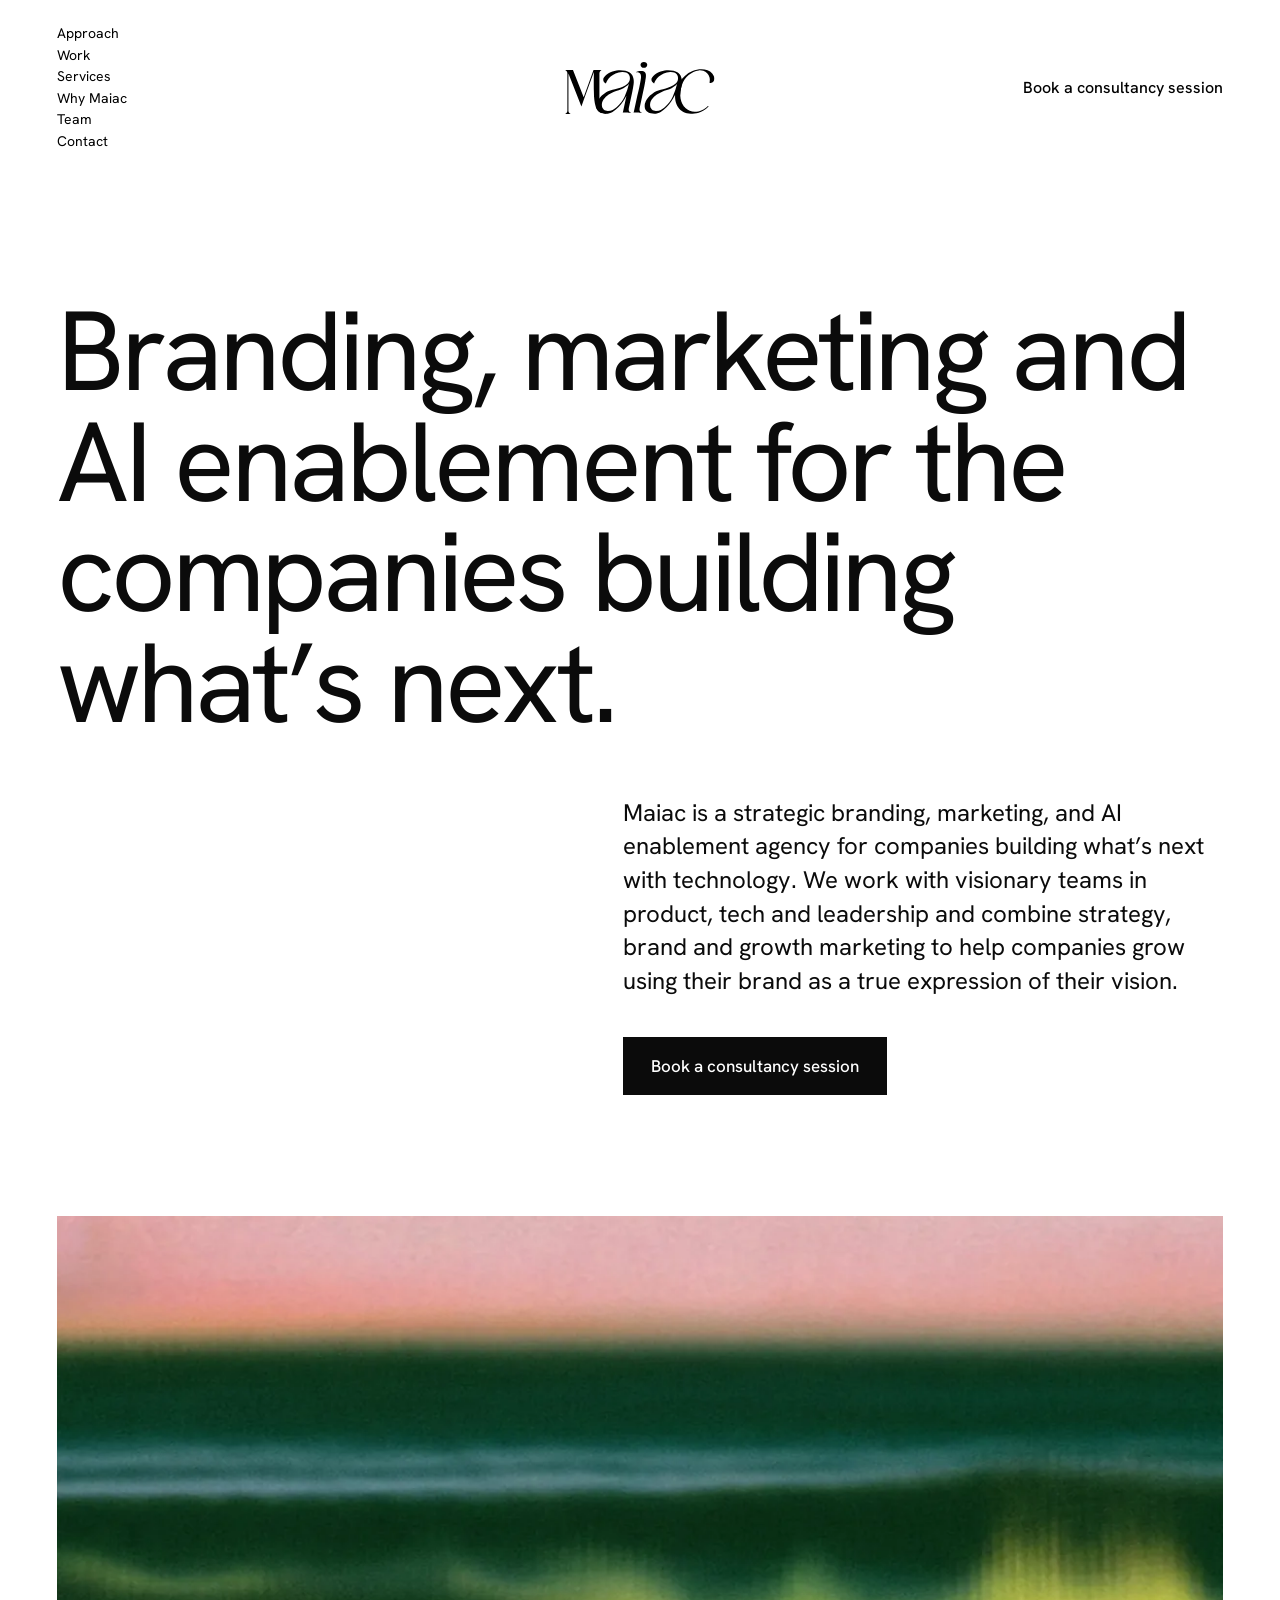
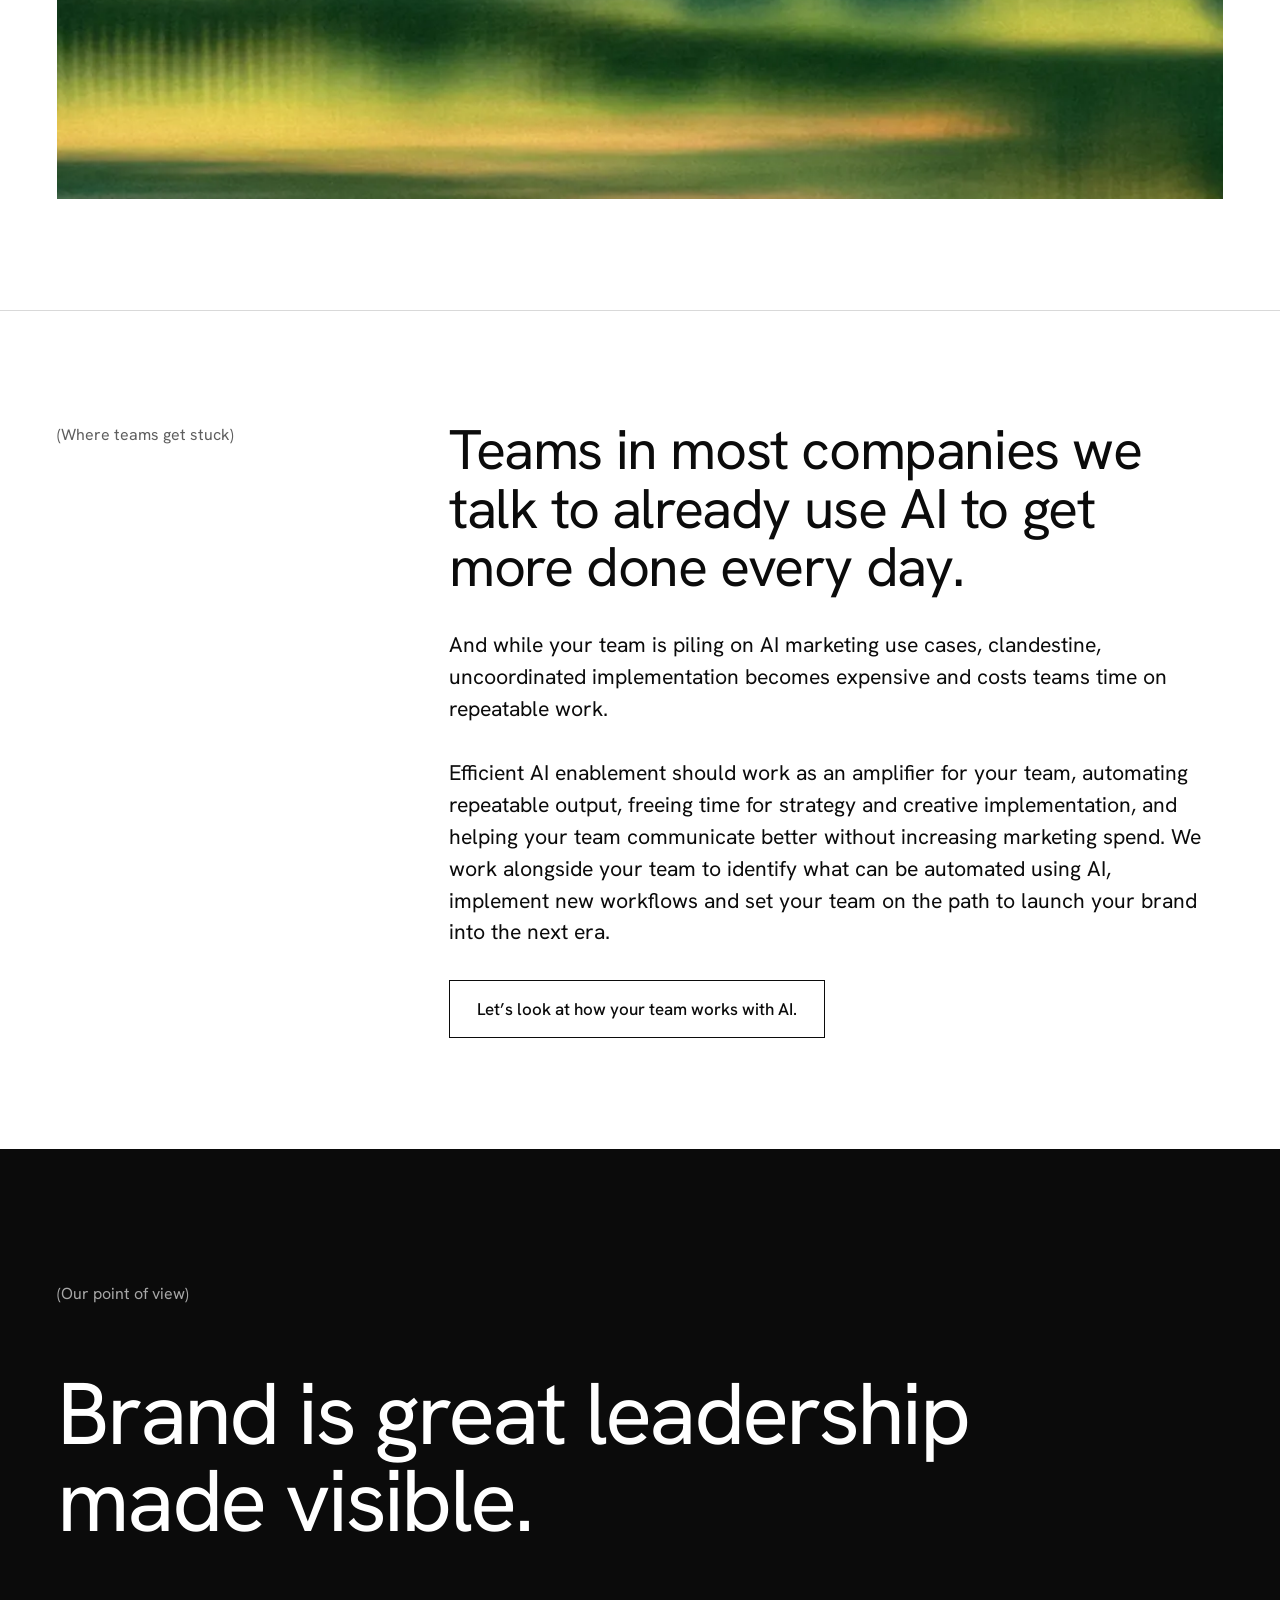
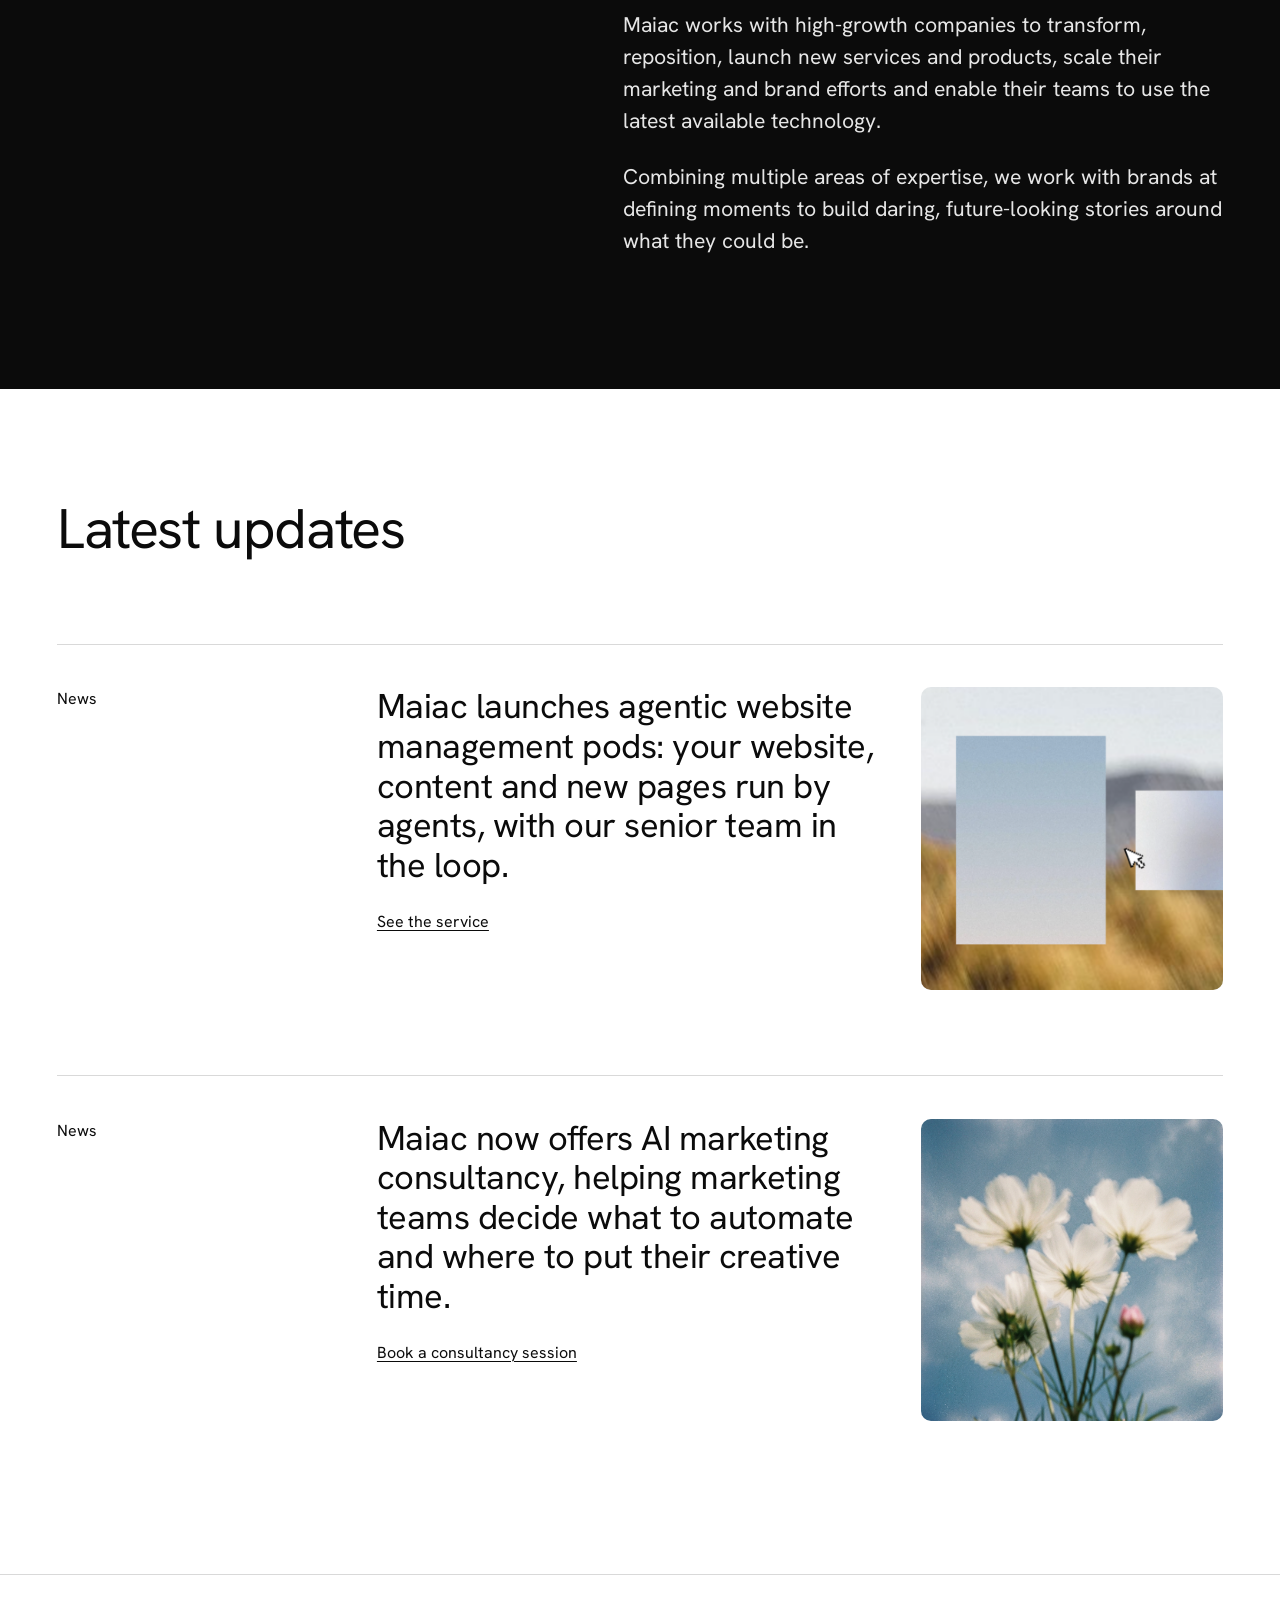
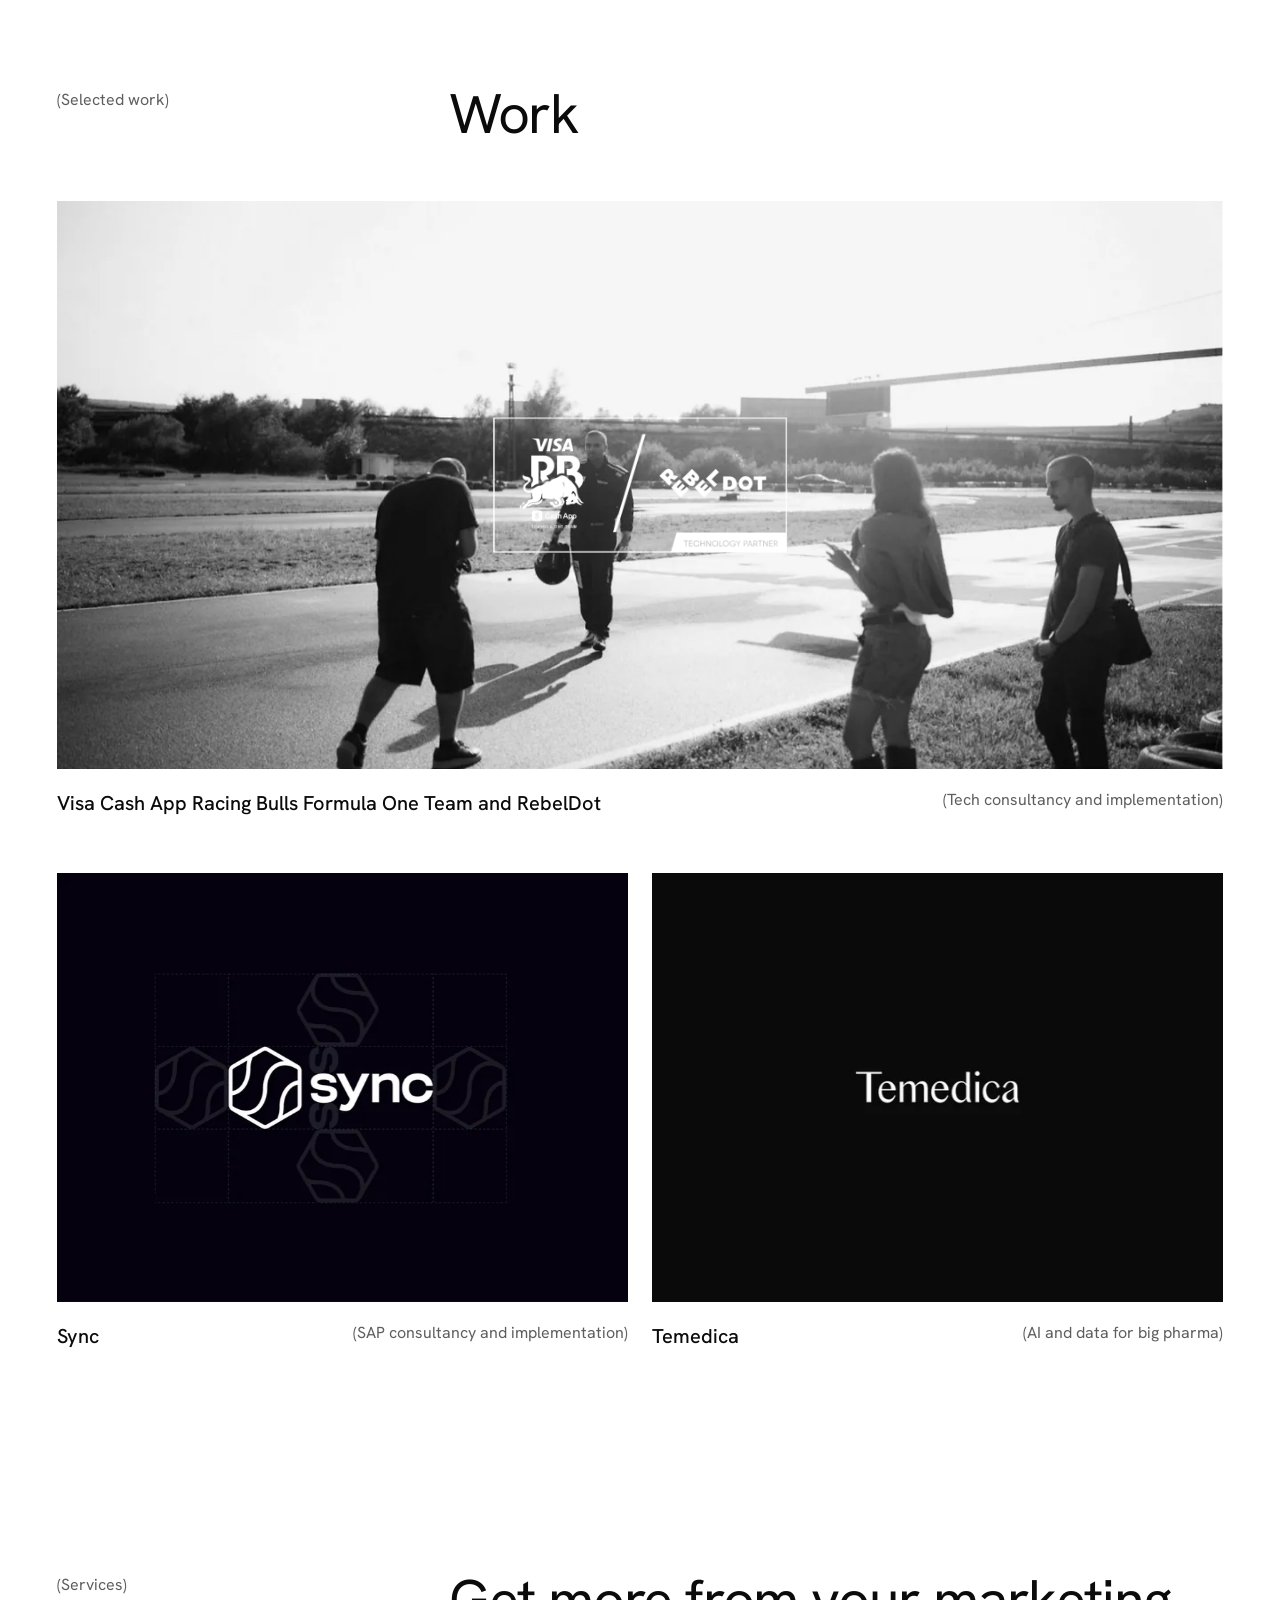
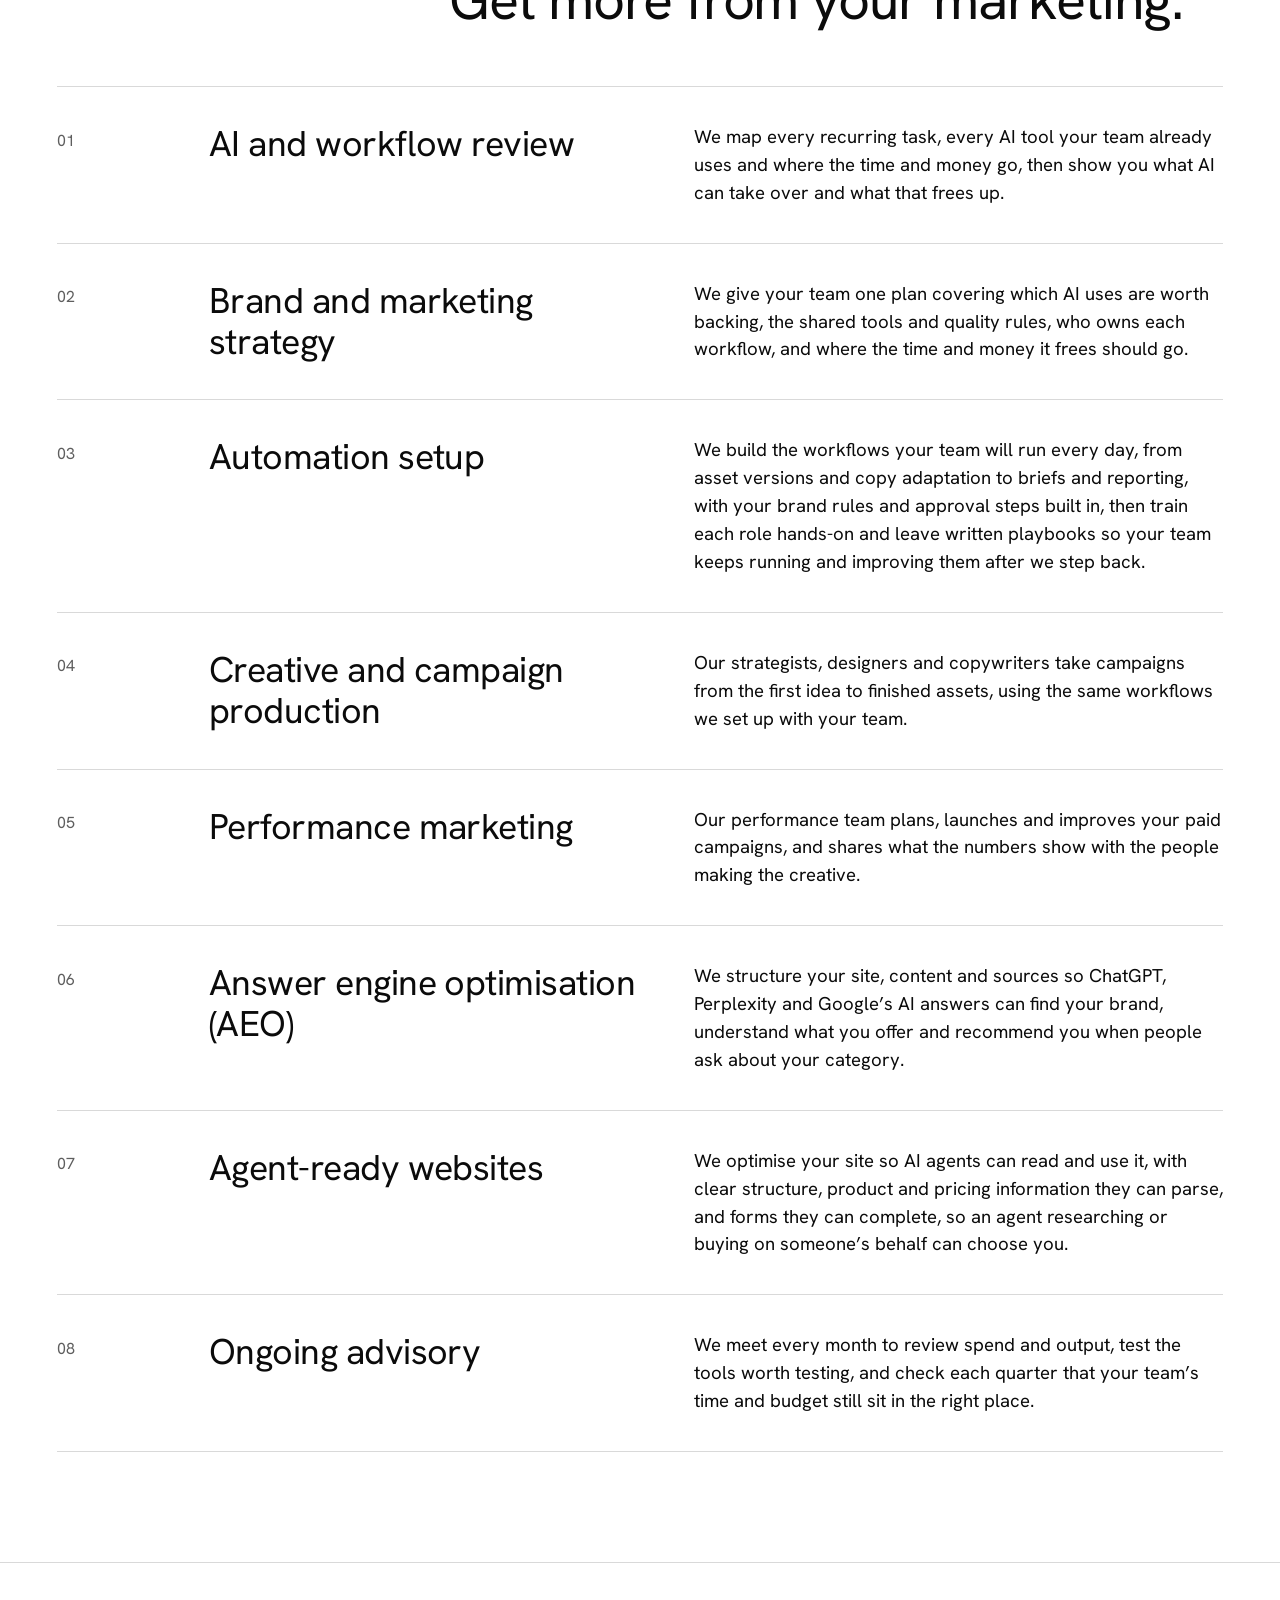
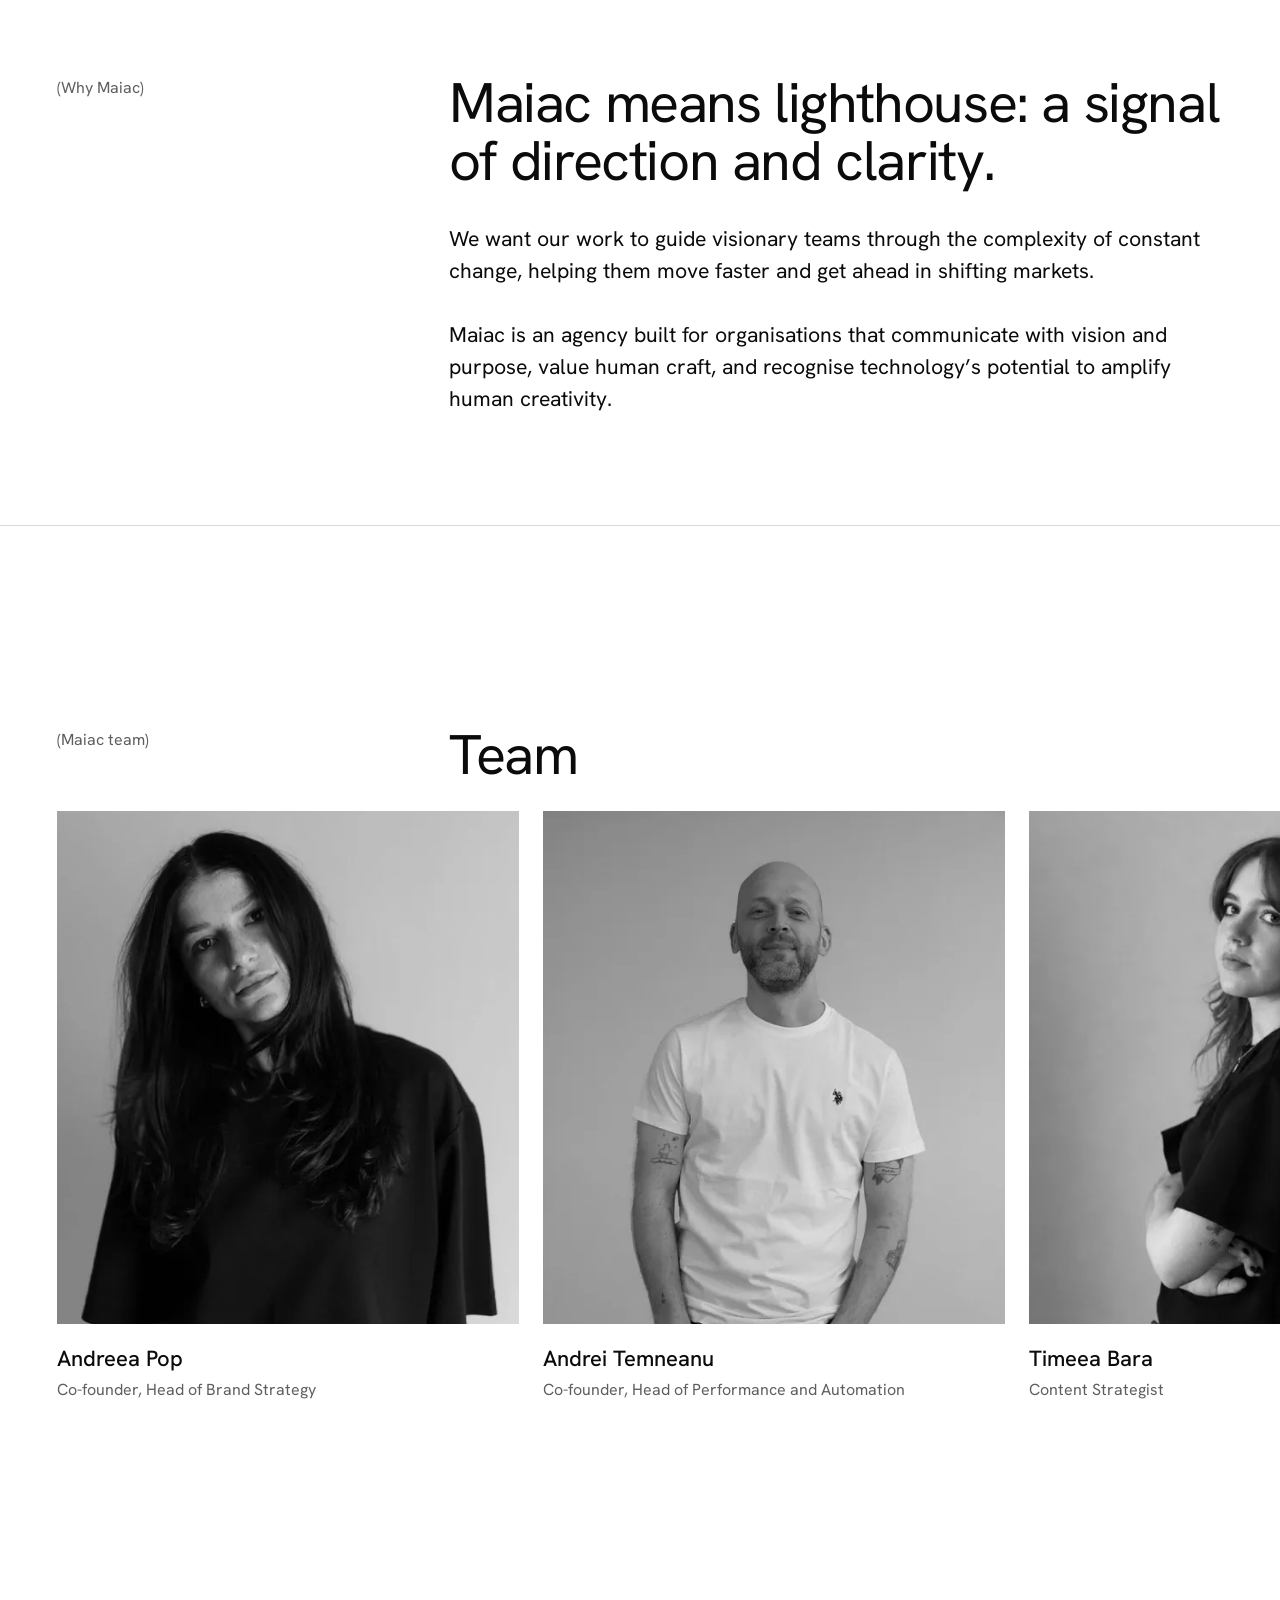
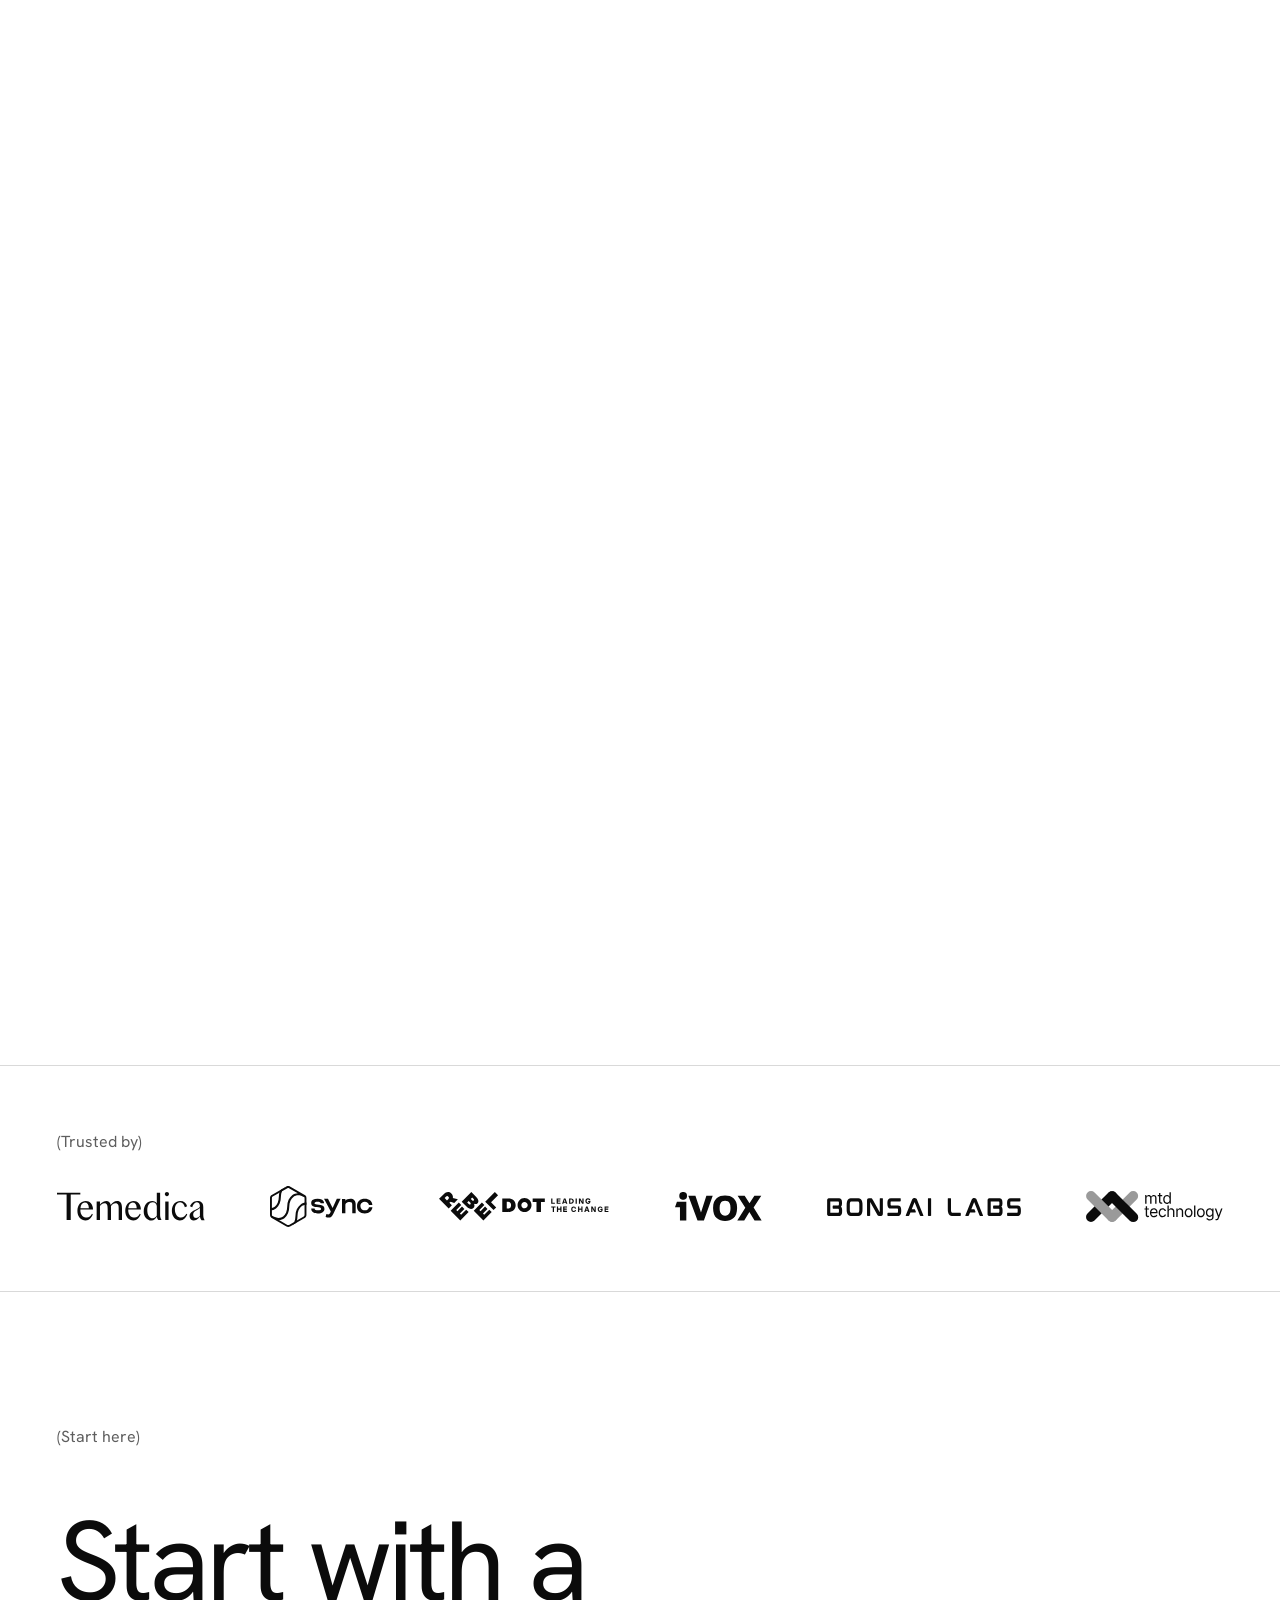
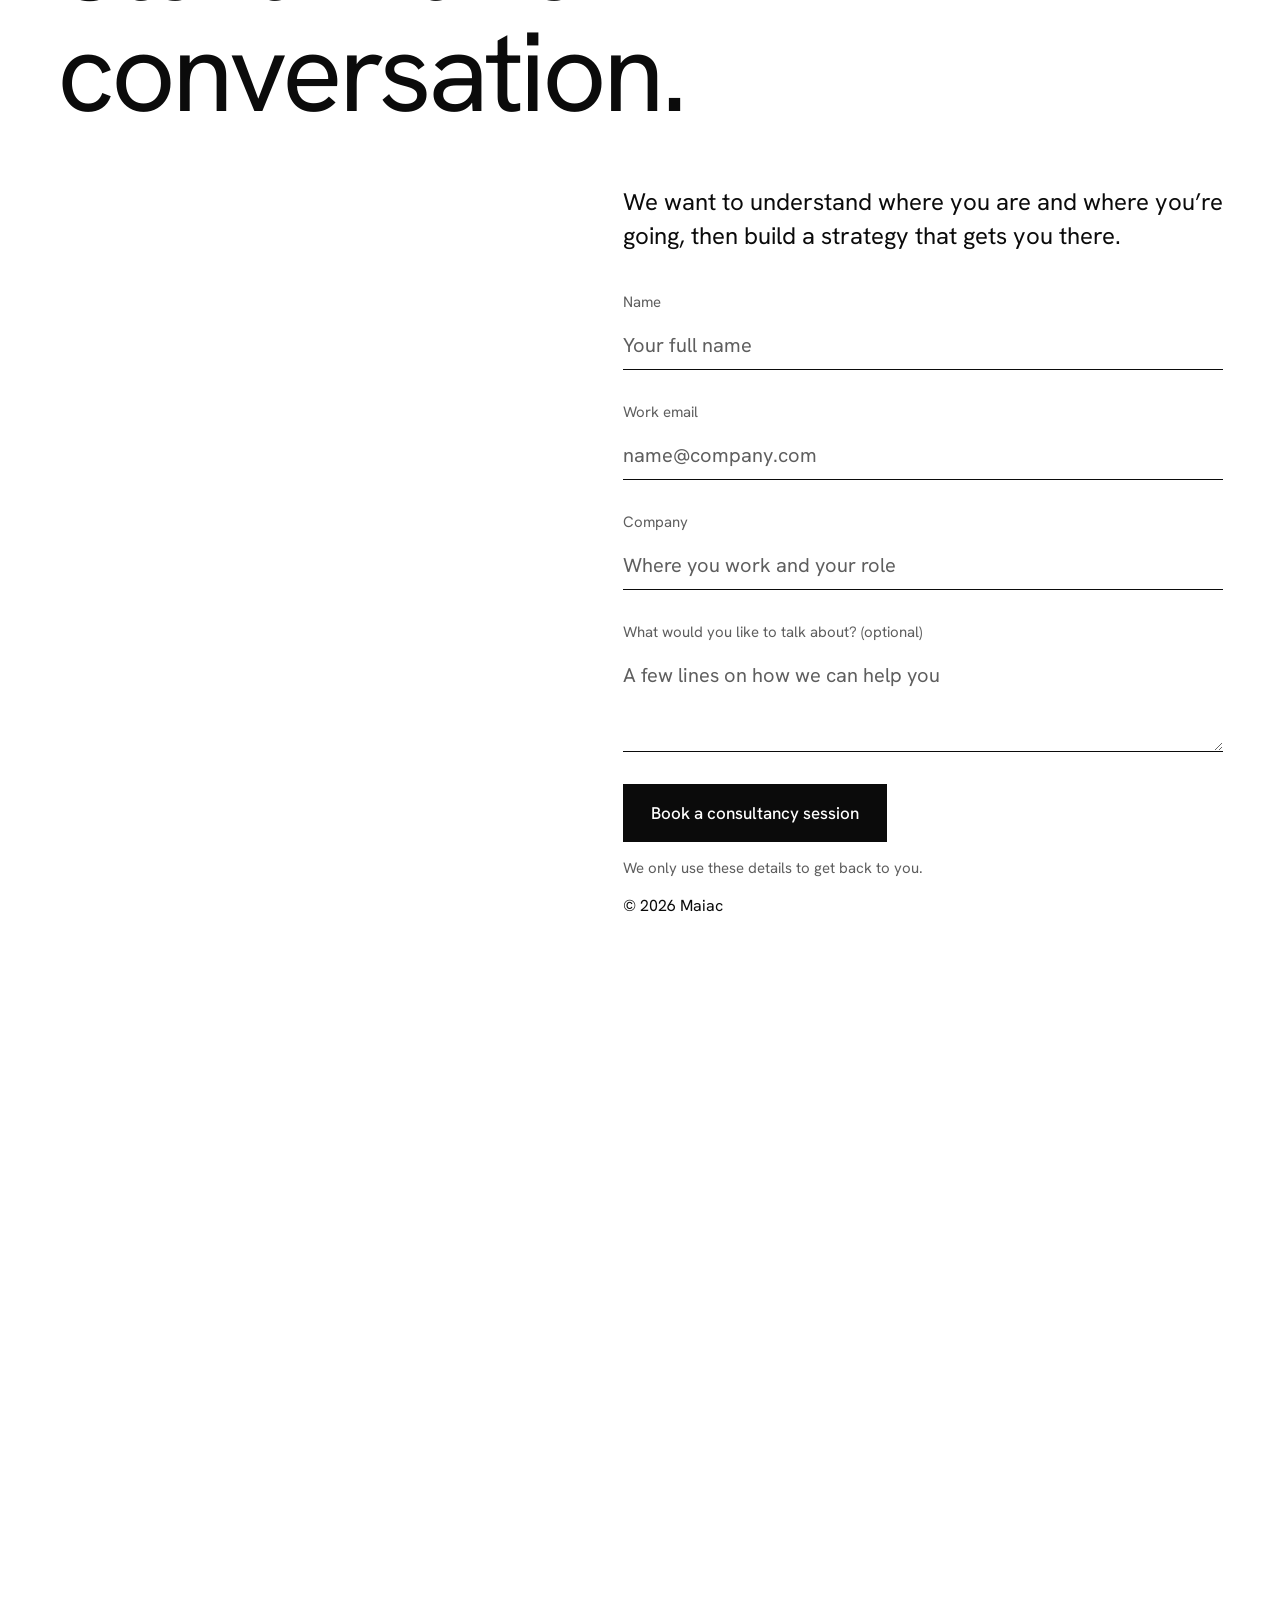
==== commit 65d8d60c: "Preview agentic website management from source stage a1f04ef" ====
--- a/index.html
+++ b/index.html
@@ -3,7 +3,6 @@
 <head>
   <meta charset="utf-8">
   <meta name="viewport" content="width=device-width, initial-scale=1">
-  <meta name="robots" content="noindex, nofollow">
   <title>Maiac | Branding, marketing and AI enablement</title>
   <meta name="description" content="Branding, marketing and AI enablement for the companies building what’s next. Maiac’s consultants help your team move routine work onto AI, and our creatives and performance marketers make and run the campaigns with you.">
   <meta name="theme-color" content="#ffffff">
@@ -35,12 +34,14 @@
   <link rel="preload" href="assets/fonts/hanken-grotesk-latin-500-normal.woff2" as="font" type="font/woff2" crossorigin>
   <link rel="preload" href="assets/img/maiac-logo.svg" as="image" type="image/svg+xml">
   <link rel="stylesheet" href="assets/css/main.css?v=e9f933818af5">
+  <link rel="stylesheet" href="assets/css/home-updates.css?v=a0888f822f90">
   <link rel="icon" href="assets/img/favicon.svg" type="image/svg+xml">
   <link rel="icon" href="assets/img/favicon-32.png" sizes="32x32" type="image/png">
   <link rel="apple-touch-icon" href="assets/img/apple-touch-icon.png" sizes="180x180">
   <script src="assets/js/main.js?v=78e90d283152" defer onerror="document.documentElement.classList.remove('js')"></script>
-  <script src="assets/js/contact.js?v=330ac5587a06" defer></script>
+  <script src="assets/js/contact.js?v=42da1c44f830" defer></script>
   <script src="assets/js/work-cursor.js?v=56fadc089407" defer></script>
+  <meta name="robots" content="noindex, nofollow">
 </head>
 <body>
   <!-- Decorative first-visit introduction. The page stays in flow and usable underneath. -->
@@ -182,6 +183,29 @@
         </div>
       </section>
 
+      <!-- LATEST UPDATES: the two current announcements, maintained in the initial HTML. -->
+      <section class="section home-updates" id="latest-updates" aria-labelledby="updates-title">
+        <h2 class="display-m home-updates__heading" id="updates-title">Latest updates</h2>
+        <div class="home-updates__list">
+          <article class="home-update" aria-labelledby="update-pods-title">
+            <p class="home-update__category">News</p>
+            <div class="home-update__text">
+              <h3 class="home-update__title" id="update-pods-title">Maiac launches agentic website management pods: your website, content and new pages run by agents, with our senior team in the loop.</h3>
+              <a class="home-update__link" href="agentic-website-management/" aria-describedby="update-pods-title">See the service</a>
+            </div>
+            <img class="home-update__image" src="assets/img/update-agentic-website-management.png" alt="" width="814" height="684" loading="lazy" decoding="async">
+          </article>
+          <article class="home-update" aria-labelledby="update-consultancy-title">
+            <p class="home-update__category">News</p>
+            <div class="home-update__text">
+              <h3 class="home-update__title" id="update-consultancy-title">Maiac now offers AI marketing consultancy, helping marketing teams decide what to automate and where to put their creative time.</h3>
+              <a class="home-update__link" href="#contact" aria-describedby="update-consultancy-title" data-cta>Book a consultancy session</a>
+            </div>
+            <img class="home-update__image" src="assets/img/update-ai-marketing-consultancy.png" alt="" width="1024" height="1024" loading="lazy" decoding="async">
+          </article>
+        </div>
+      </section>
+
       <!-- WORK -->
       <section class="section section--rule" id="work" aria-labelledby="work-title" data-section>
         <div class="container">
--- a/assets/css/home-updates.css
+++ b/assets/css/home-updates.css
@@ -0,0 +1,92 @@
+/* Landing frame 60:492, Latest updates 108:438 and development note 108:459.
+   These native links and their content remain usable without JavaScript. */
+.home-updates {
+  display: grid;
+  grid-template-columns:
+    [full-width-start] minmax(var(--gutter), 1fr)
+    [content-start] min(var(--max), calc(100% - 2 * var(--gutter))) [content-end]
+    minmax(var(--gutter), 1fr) [full-width-end];
+  row-gap: clamp(48px, 6.666667vw, 96px);
+}
+
+.home-updates > * { grid-column: content; min-inline-size: 0; }
+.home-updates__heading { margin: 0; }
+.home-updates__list { display: grid; gap: clamp(24px, 3.333334vw, 48px); }
+
+.home-update {
+  position: relative;
+  display: grid;
+  gap: 24px;
+  align-items: start;
+  padding-block: clamp(32px, 3.333334vw, 48px);
+  border-block-start: 1px solid var(--rule);
+}
+
+.home-update > * { min-inline-size: 0; }
+.home-update__category { margin: 0; font-size: 16px; line-height: 1.5; }
+.home-update__text { display: grid; gap: 24px; }
+.home-update__title {
+  margin: 0;
+  font-size: clamp(1.75rem, 1.3875rem + 0.958334vw, 2.25rem);
+  font-weight: 400;
+  line-height: 1.15;
+  letter-spacing: -0.015em;
+  overflow-wrap: break-word;
+}
+
+.home-update__link {
+  justify-self: start;
+  color: inherit;
+  font-size: 16px;
+  line-height: 1.5;
+  text-decoration: underline;
+  text-decoration-thickness: 1px;
+  text-underline-offset: 0.2em;
+}
+
+/* The link covers its article; its own label stays concise for assistive technology. */
+.home-update__link::after { content: ""; position: absolute; inset: 0; }
+.home-update__link:focus-visible { outline: 2px solid transparent; }
+.home-update:has(.home-update__link:focus-visible) {
+  outline: 2px solid currentColor;
+  outline-offset: 5px;
+}
+.home-update:active { background-color: oklch(97% 0 none); }
+
+.home-update__image {
+  inline-size: 100%;
+  block-size: auto;
+  aspect-ratio: 1;
+  object-fit: cover;
+  border-radius: 10px;
+}
+
+@media (min-width: 900px) {
+  .home-update {
+    grid-template-columns: minmax(8rem, 312fr) minmax(0, 564fr) minmax(15rem, 340fr);
+    column-gap: clamp(24px, 3.333334vw, 48px);
+  }
+}
+
+@media (hover: hover) and (pointer: fine) {
+  .home-update:hover .home-update__link { color: oklch(35% 0 none); }
+}
+
+/* Note108:459: a slight entrance fade/slide, with readable content at every frame.
+   Unsupported timelines and reduced motion retain the static layout above. */
+@supports (animation-timeline: view()) and (animation-range: entry 0% entry 100%) {
+  @media (prefers-reduced-motion: no-preference) {
+    .home-update {
+      animation: home-update-enter var(--dur-fast, 200ms) var(--ease-out, ease-out) both;
+      animation-timeline: view();
+      animation-range: entry 0% entry 100%;
+    }
+
+    .home-update:focus-within { animation: none; }
+
+    @keyframes home-update-enter {
+      from { opacity: 0.8; translate: 0 16px; }
+      to { opacity: 1; translate: 0 0; }
+    }
+  }
+}
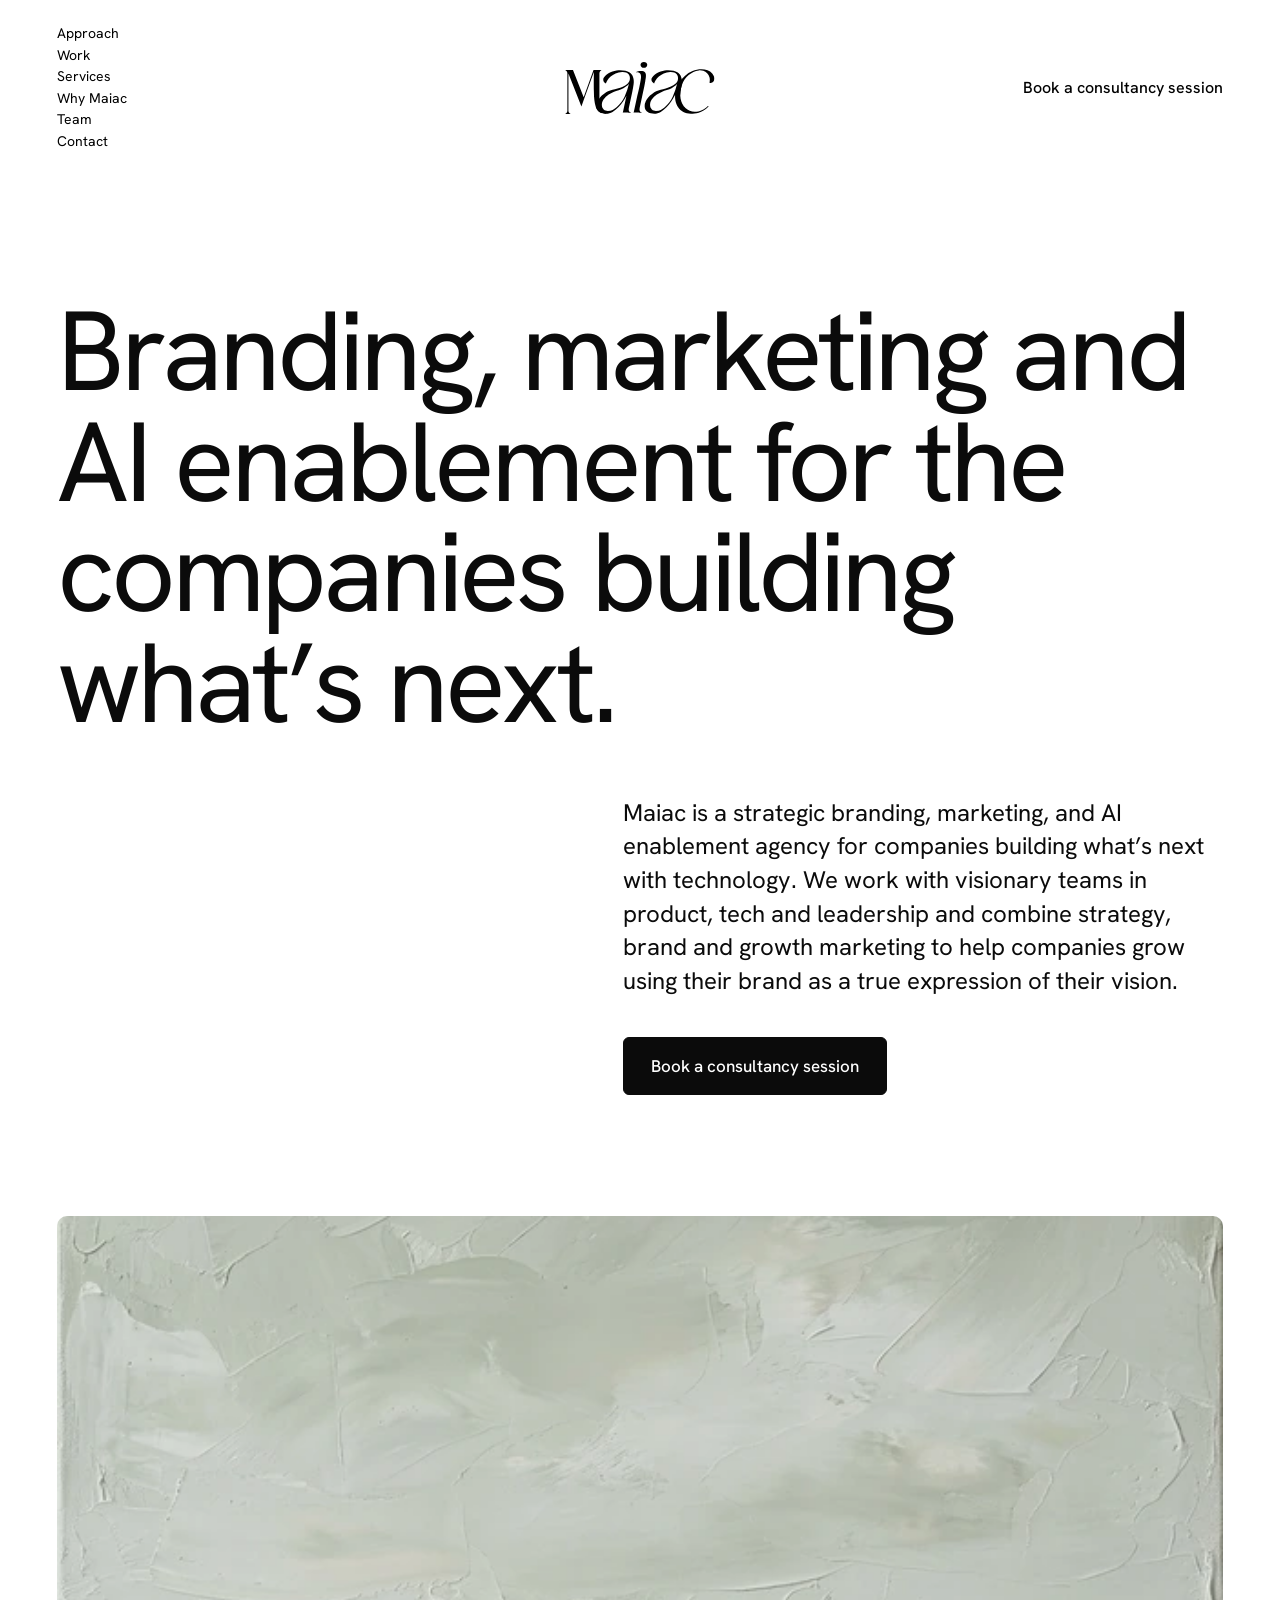
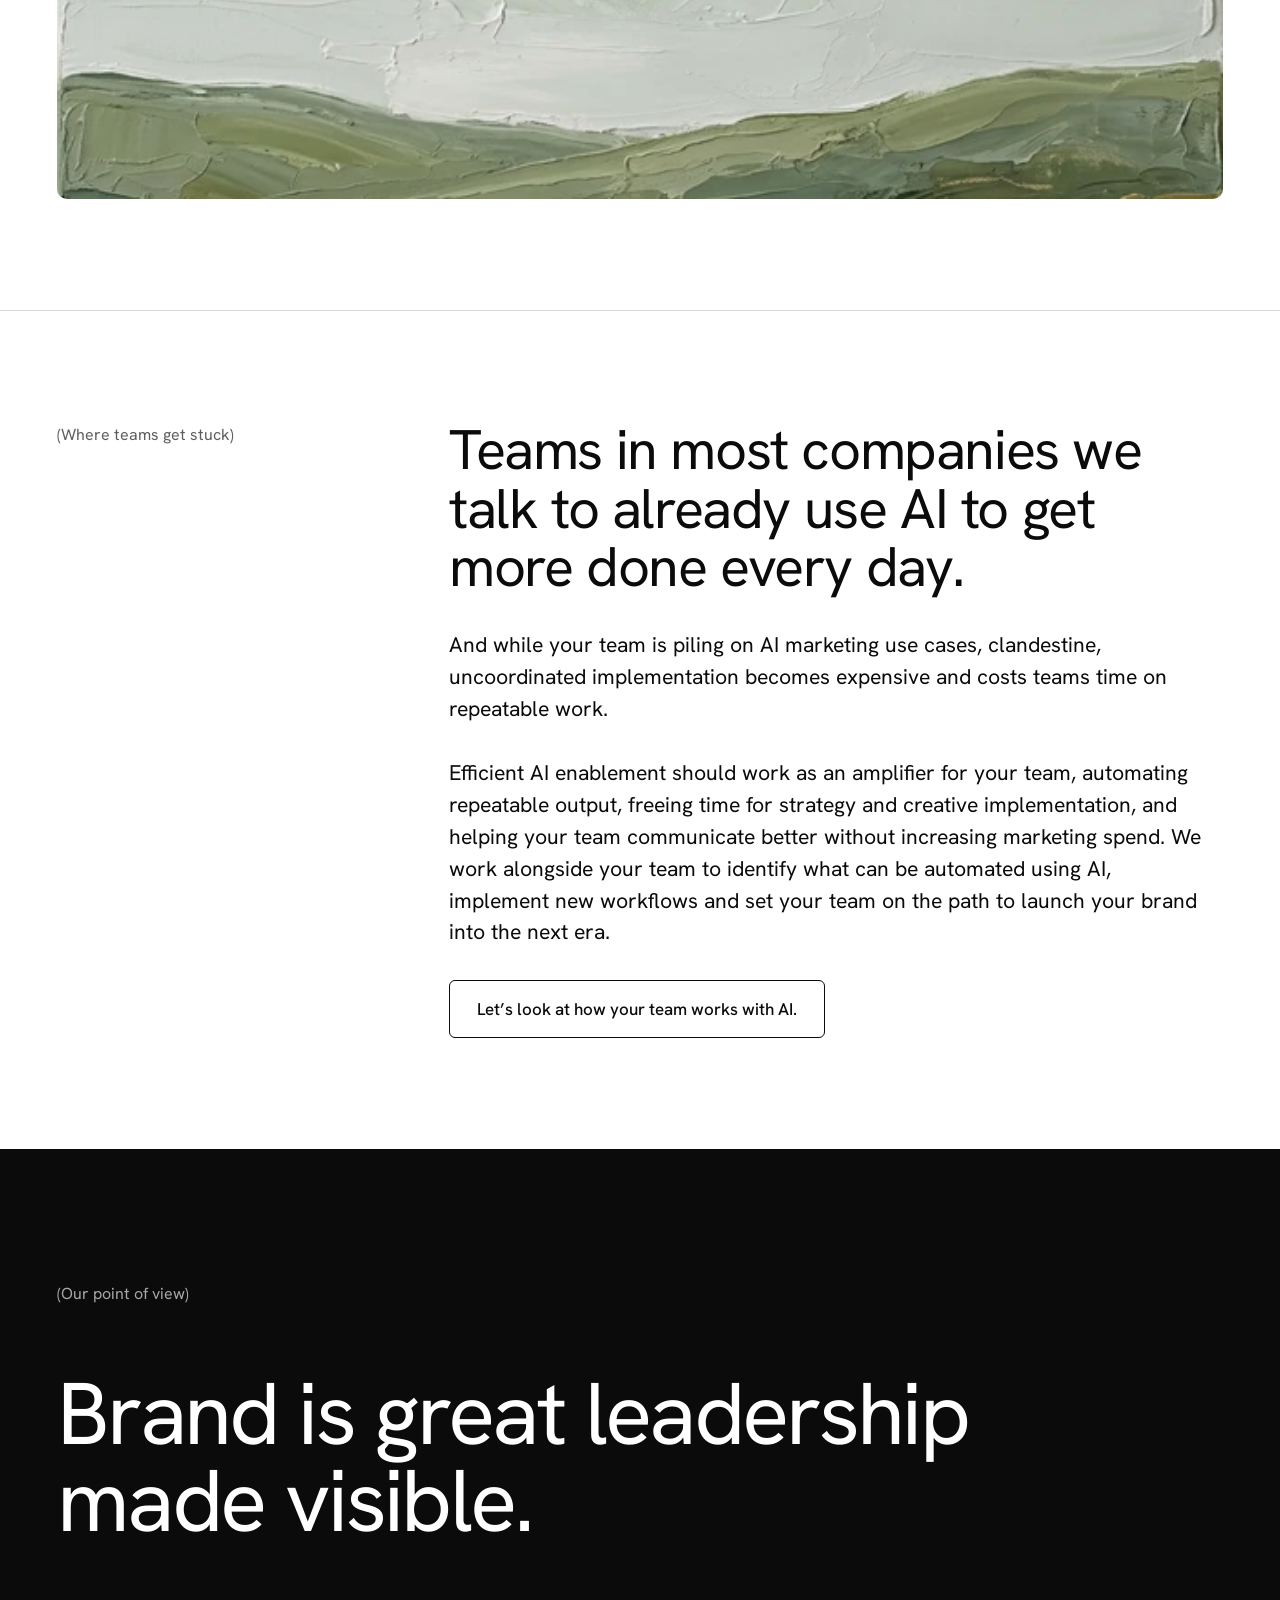
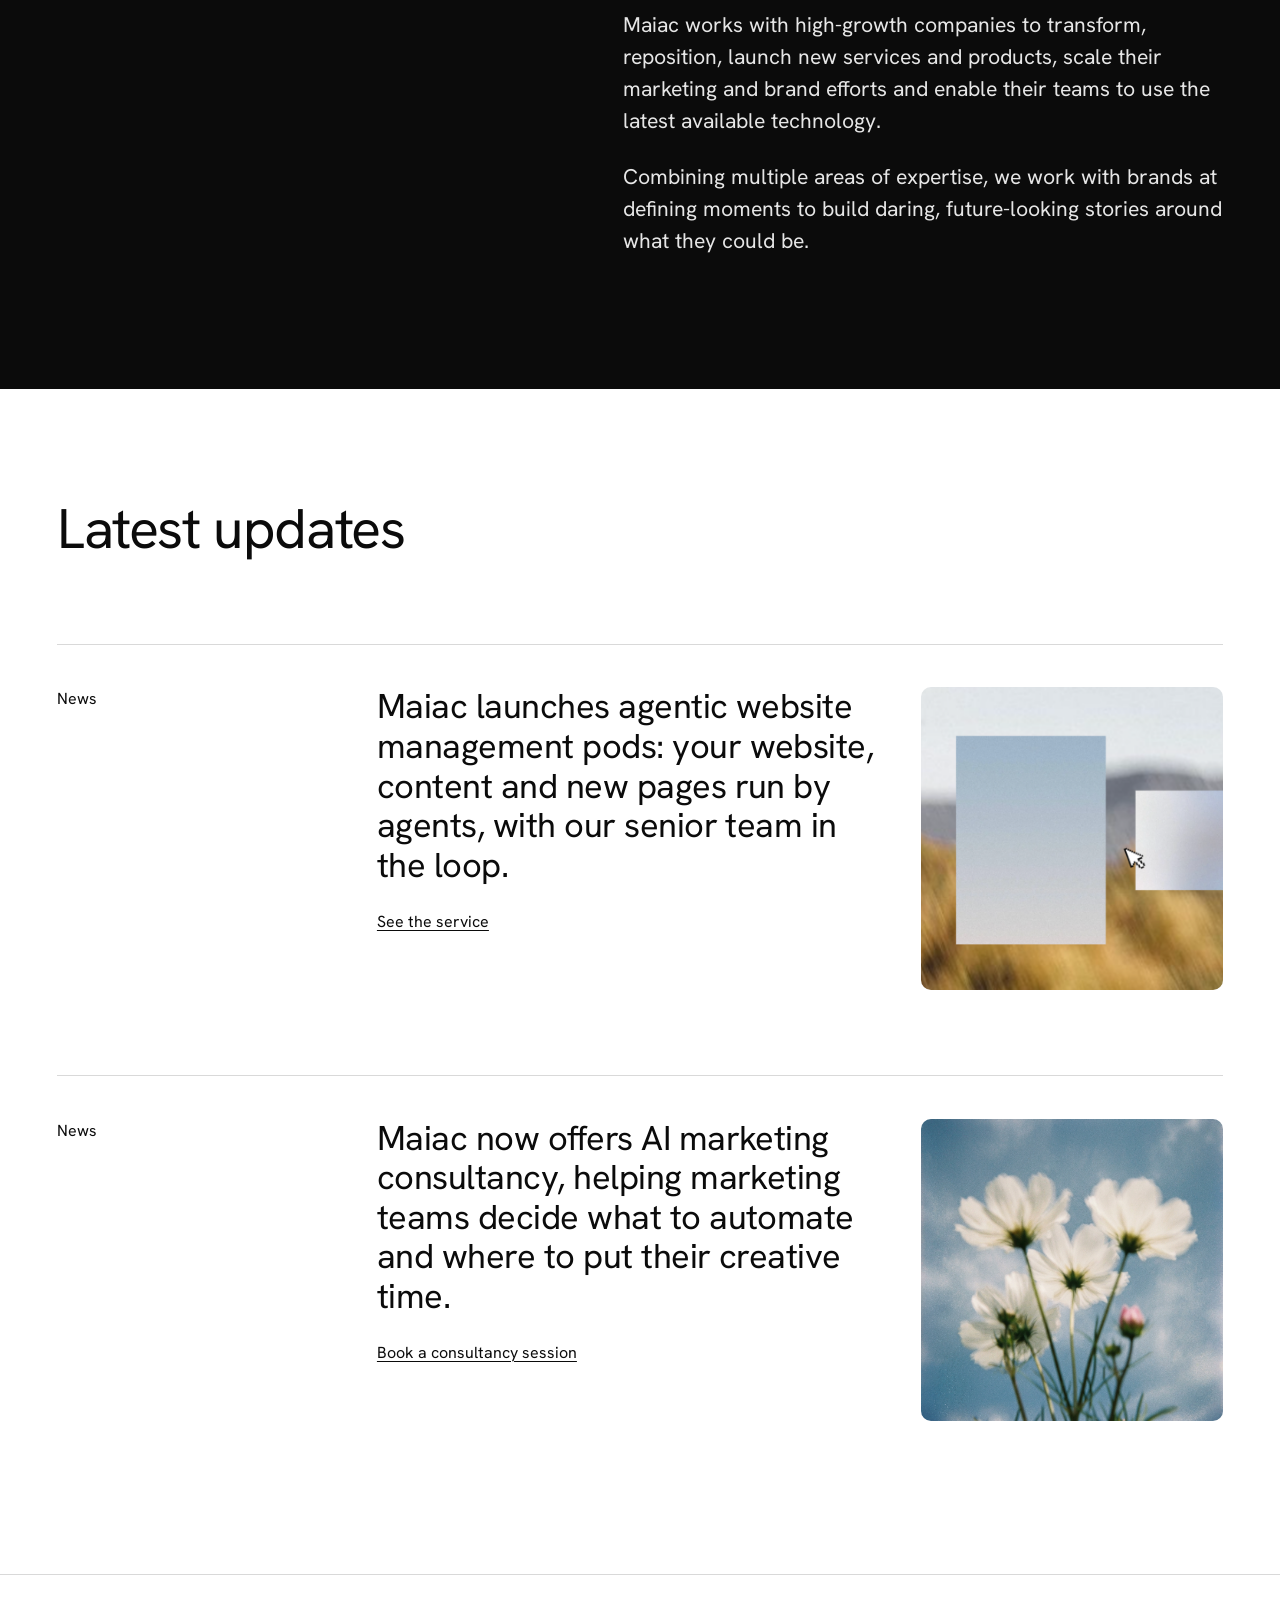
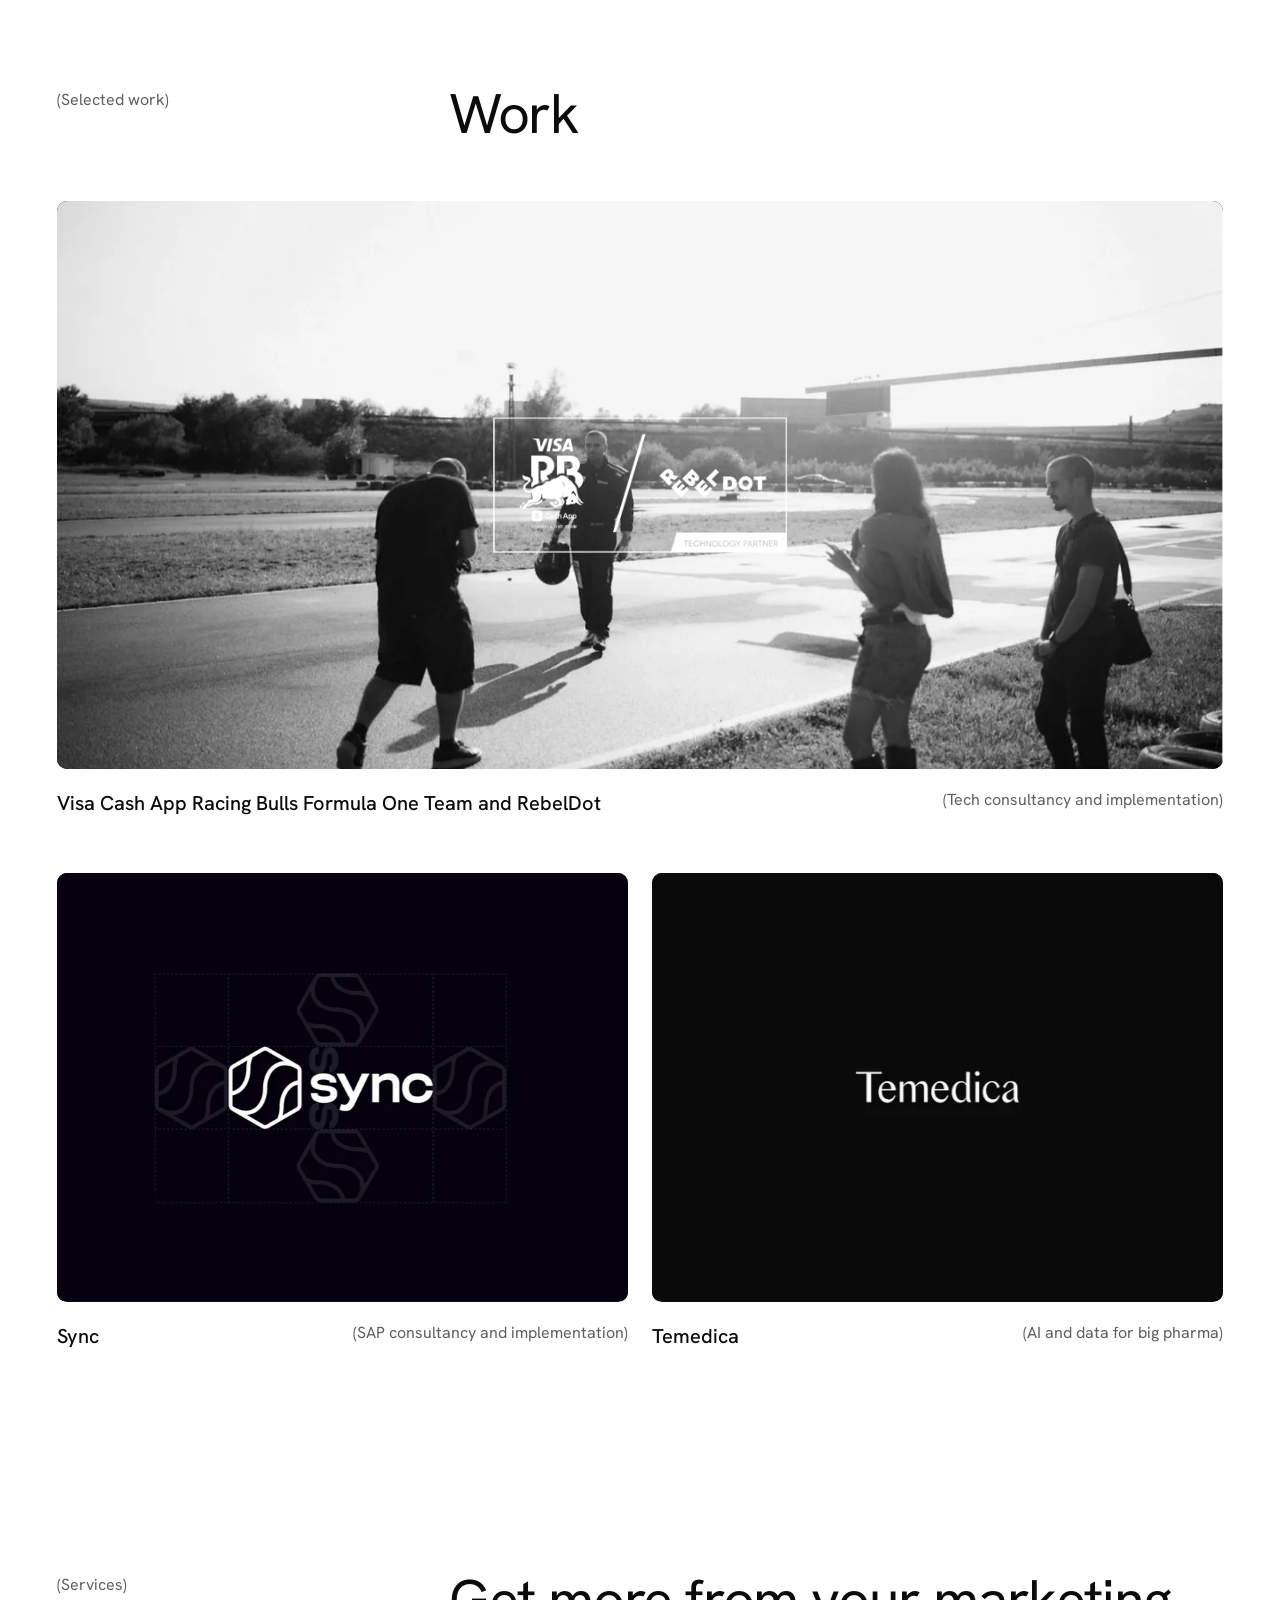
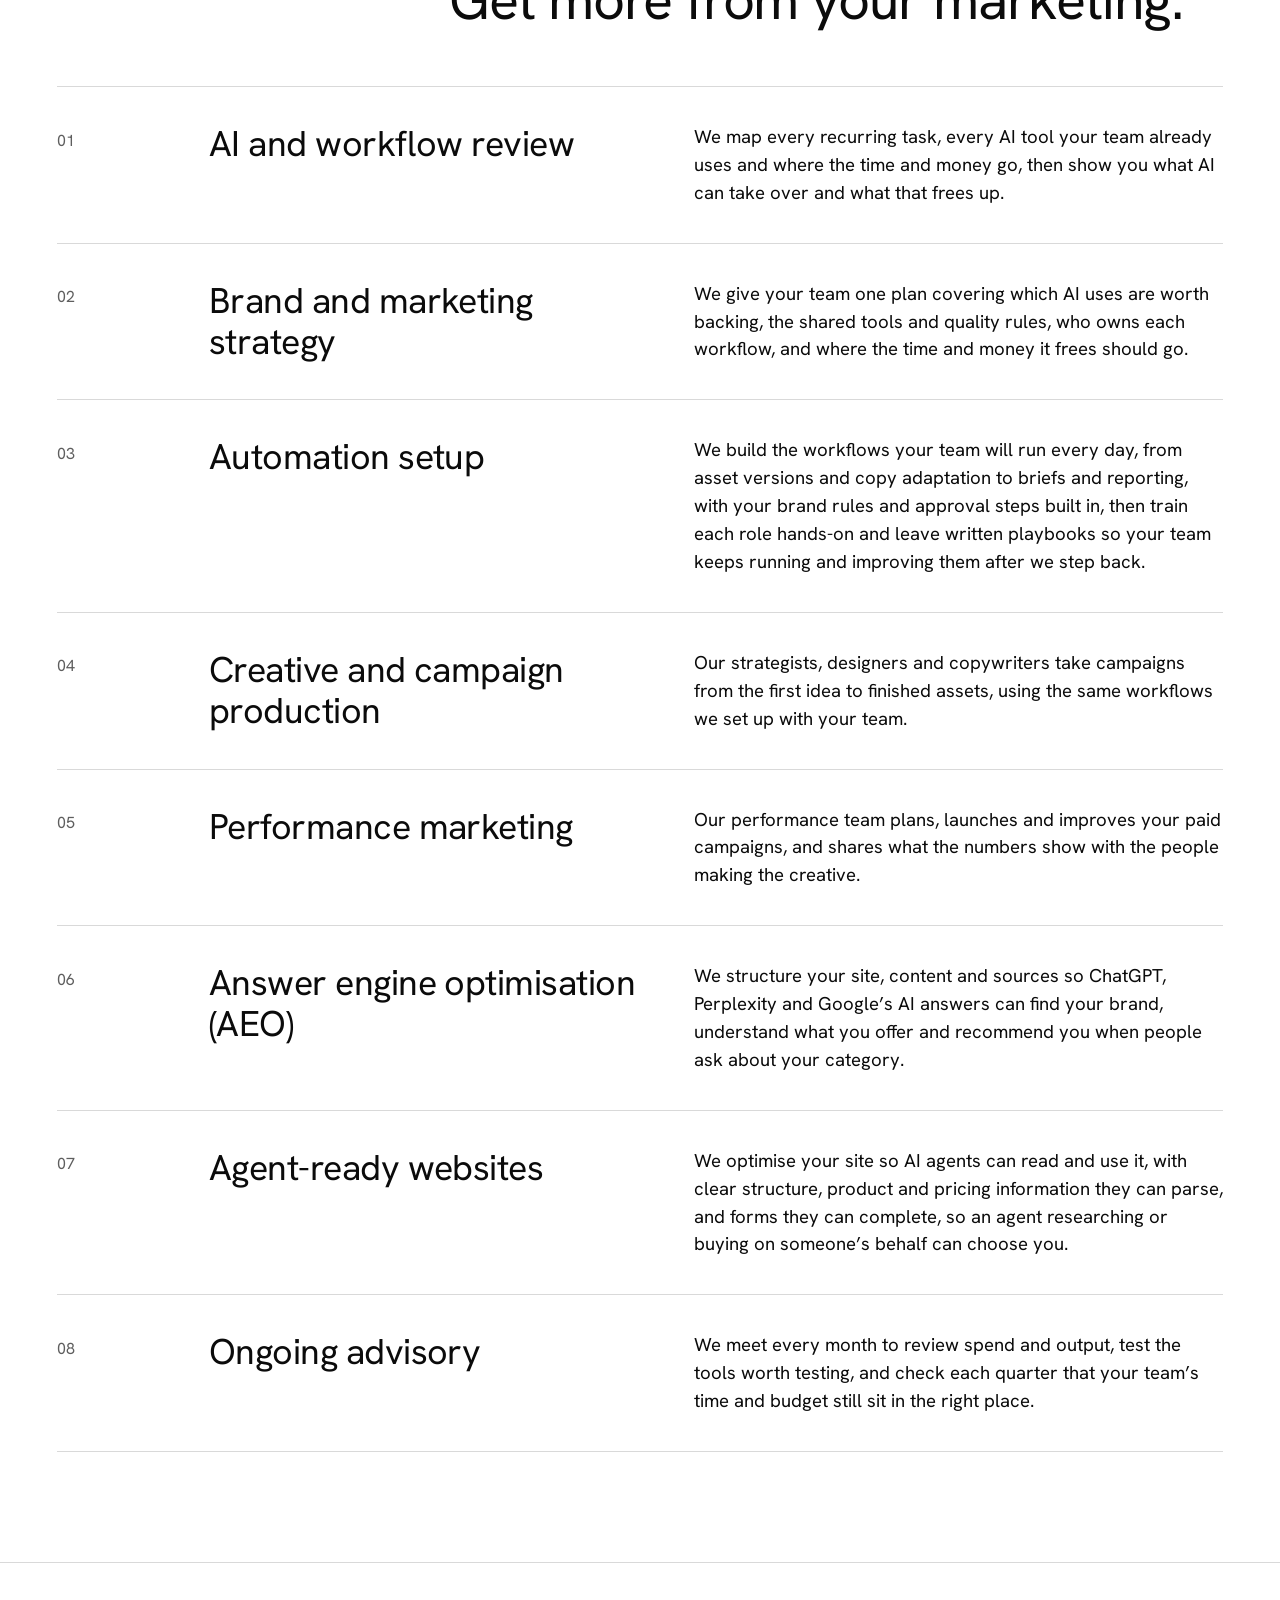
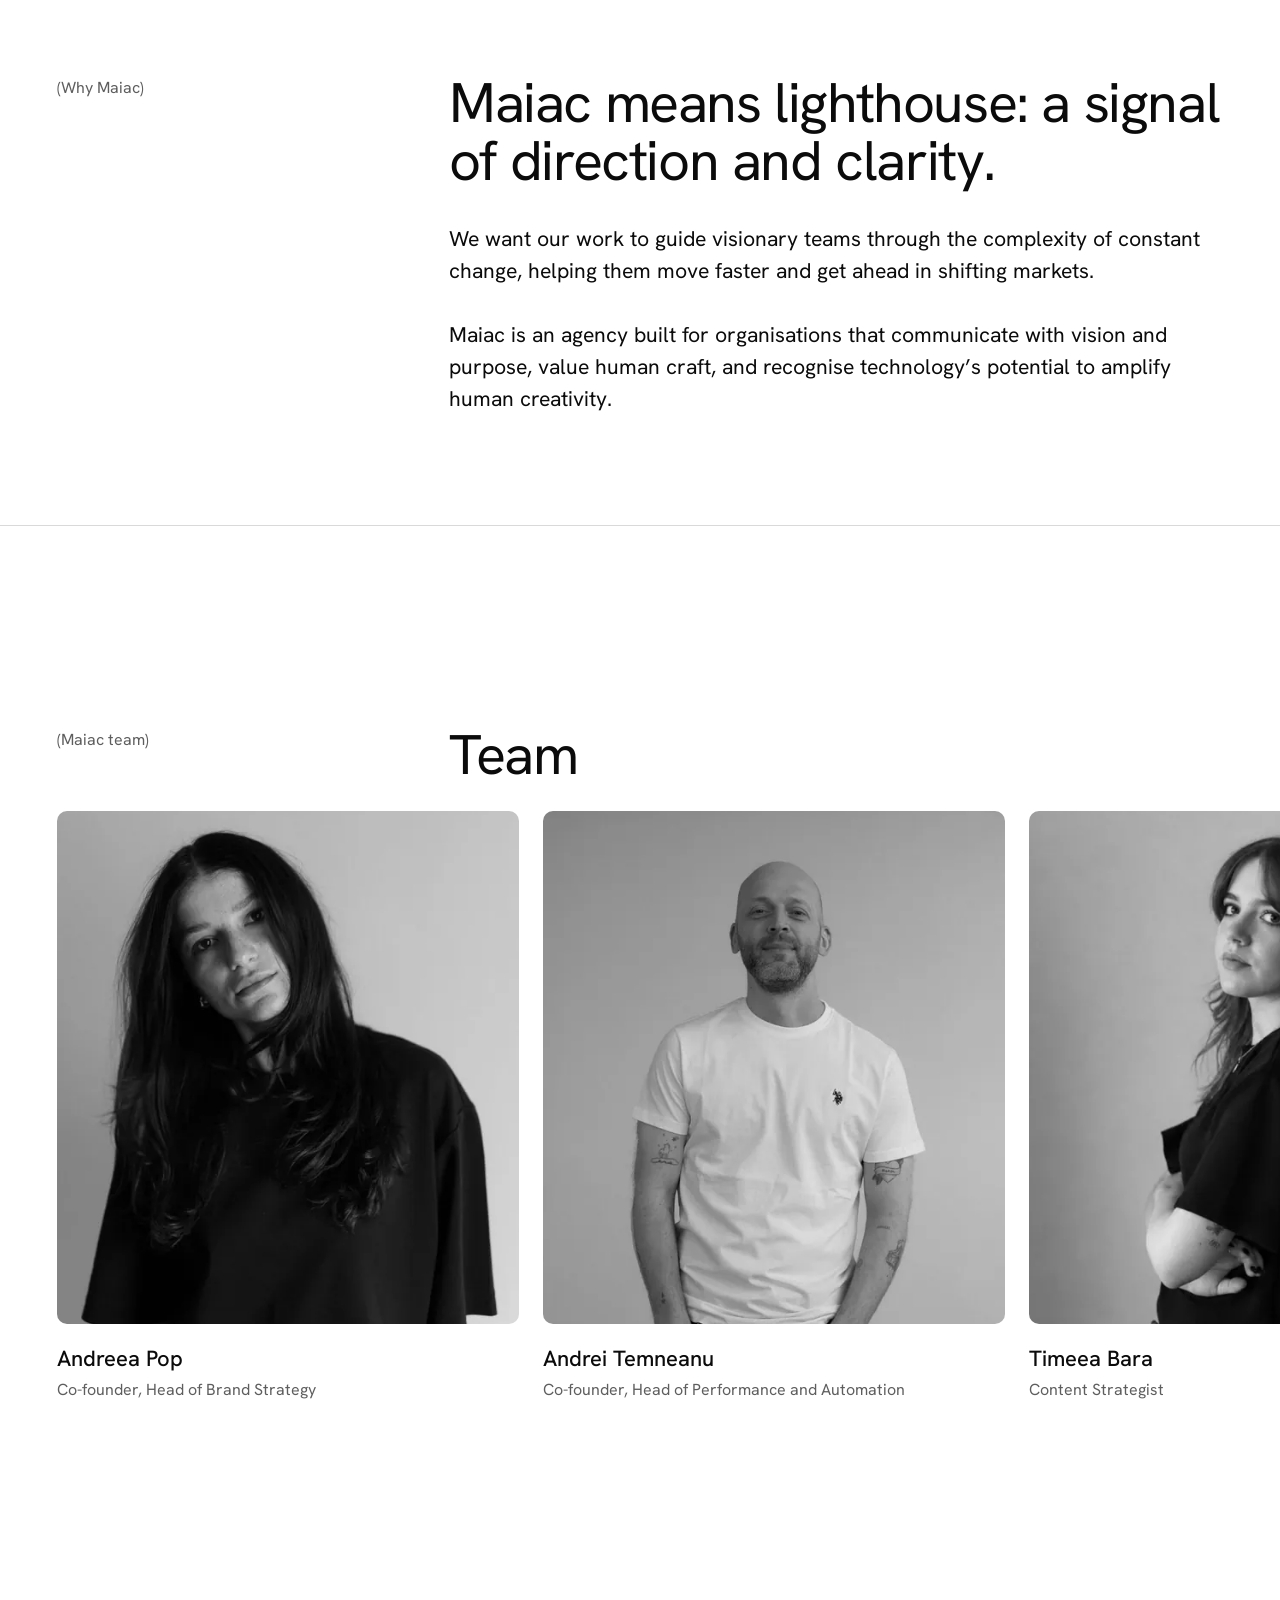
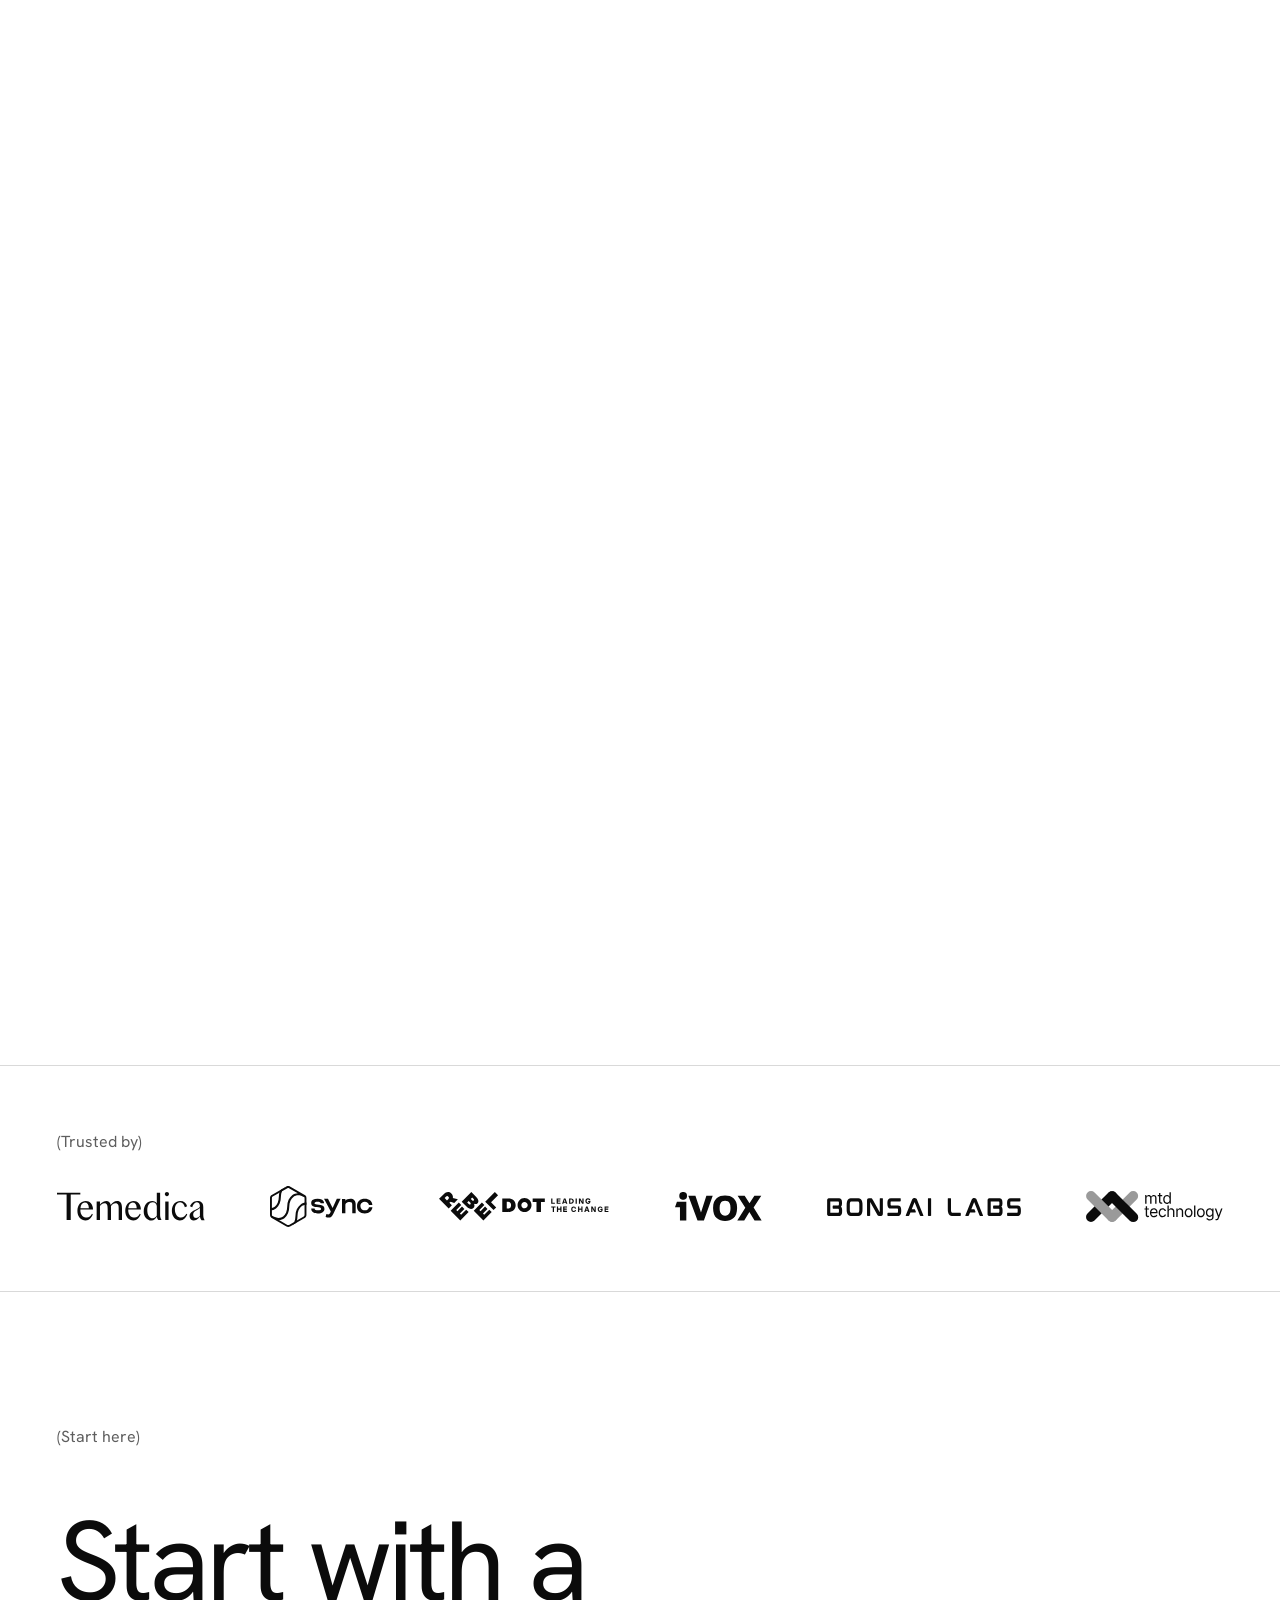
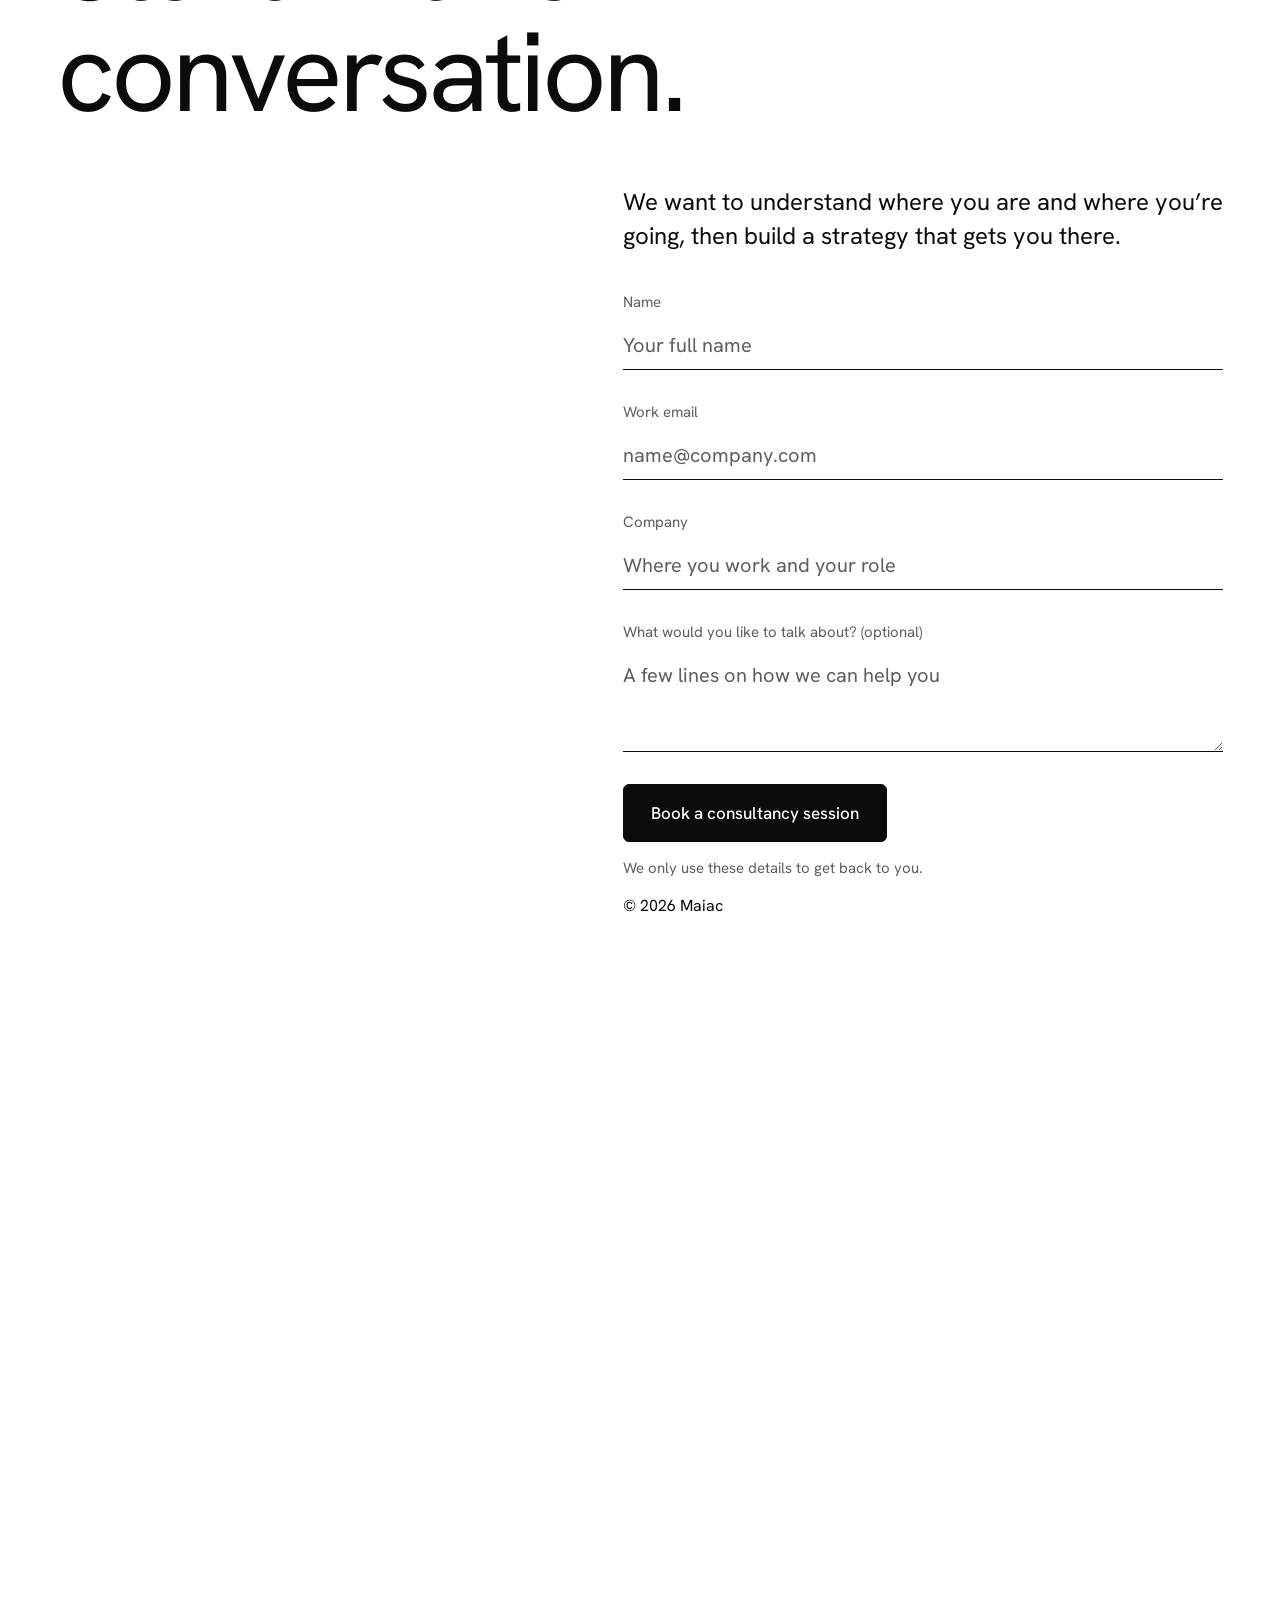
==== commit d541c165: "Preview homepage radius and landscape from source e27ec6e" ====
--- a/index.html
+++ b/index.html
@@ -33,7 +33,7 @@
   <link rel="preload" href="assets/fonts/hanken-grotesk-latin-400-normal.woff2" as="font" type="font/woff2" crossorigin>
   <link rel="preload" href="assets/fonts/hanken-grotesk-latin-500-normal.woff2" as="font" type="font/woff2" crossorigin>
   <link rel="preload" href="assets/img/maiac-logo.svg" as="image" type="image/svg+xml">
-  <link rel="stylesheet" href="assets/css/main.css?v=e9f933818af5">
+  <link rel="stylesheet" href="assets/css/main.css?v=5f779af57a4c">
   <link rel="stylesheet" href="assets/css/home-updates.css?v=a0888f822f90">
   <link rel="icon" href="assets/img/favicon.svg" type="image/svg+xml">
   <link rel="icon" href="assets/img/favicon-32.png" sizes="32x32" type="image/png">
@@ -150,8 +150,8 @@
 
       <div class="hero-image container">
         <picture>
-          <source type="image/webp" srcset="assets/img/waves-1200.webp 1200w, assets/img/waves-2400.webp 2400w" sizes="(min-width: 1440px) 1312px, (min-width: 450px) 91.1vw, calc(100vw - 40px)">
-          <img src="assets/img/waves-1200.jpg" srcset="assets/img/waves-1200.jpg 1200w, assets/img/waves-2400.jpg 2400w" sizes="(min-width: 1440px) 1312px, (min-width: 450px) 91.1vw, calc(100vw - 40px)" alt="" width="2400" height="1200" decoding="async" fetchpriority="high">
+          <source type="image/webp" srcset="assets/img/homepage-landscape-640.webp 640w, assets/img/homepage-landscape-1024.webp 1024w" sizes="(min-width: 1440px) 1312px, (min-width: 450px) 91.1vw, calc(100vw - 40px)">
+          <img src="assets/img/homepage-landscape-640.jpg" srcset="assets/img/homepage-landscape-640.jpg 640w, assets/img/homepage-landscape-1024.jpg 1024w" sizes="(min-width: 1440px) 1312px, (min-width: 450px) 91.1vw, calc(100vw - 40px)" alt="" width="1024" height="512" decoding="async" fetchpriority="high">
         </picture>
       </div>
 
--- a/assets/css/main.css
+++ b/assets/css/main.css
@@ -47,6 +47,8 @@
   --section-pad: clamp(72px, 6vw + 33.6px, 120px);
   --section-pad-l: clamp(88px, 7vw + 43.2px, 144px);
   --aside: 600px;
+  --radius-media: 10px;
+  --radius-control: 6px;
 
   /* motion */
   --ease-out: cubic-bezier(0.22, 0.61, 0.36, 1);
@@ -190,7 +192,7 @@
 .btn {
   display: inline-flex; align-items: center; justify-content: center;
   min-height: 58px; padding: 17px 27px;
-  border: 1px solid var(--ink); border-radius: 0;
+  border: 1px solid var(--ink); border-radius: var(--radius-control);
   font-size: 17px; font-weight: 500; line-height: 1.3; text-align: left;
   cursor: pointer;
   transition: background-color var(--dur) var(--ease-out), color var(--dur) var(--ease-out);
@@ -216,7 +218,7 @@
 
 .menu-toggle {
   display: none;
-  background: none; border: 1px solid var(--ink); padding: 8px 14px; min-height: 40px;
+  background: none; border: 1px solid var(--ink); border-radius: var(--radius-control); padding: 8px 14px; min-height: 40px;
   min-inline-size: calc(5ch + 30px); justify-content: center;
   font-size: 15px; font-weight: 500; cursor: pointer;
   -webkit-tap-highlight-color: transparent;
@@ -314,7 +316,7 @@
 .hero__title { max-width: 1260px; }
 .hero__aside { display: grid; gap: 40px; justify-items: start; }
 .hero-image { padding-bottom: var(--section-pad); }
-.hero-image img { width: 100%; aspect-ratio: 2 / 1; object-fit: cover; }
+.hero-image img { width: 100%; aspect-ratio: 2 / 1; object-fit: cover; border-radius: var(--radius-media); }
 
 /* Point of view */
 .shift .container { display: grid; gap: clamp(40px, 5vw, 72px); }
@@ -327,7 +329,7 @@
   .work-card--feature { grid-column: 1 / -1; }
 }
 .work-card { display: grid; gap: 20px; align-content: start; }
-.work-card__media { position: relative; overflow: clip; background: var(--ink); aspect-ratio: 4 / 3; }
+.work-card__media { position: relative; overflow: clip; background: var(--ink); aspect-ratio: 4 / 3; border-radius: var(--radius-media); }
 .work-card--feature .work-card__media { aspect-ratio: 1312 / 640; }
 .work-card__media picture:first-child, .work-card__img { width: 100%; height: 100%; }
 .work-card__img {
@@ -419,6 +421,7 @@
     min(var(--gutter), max(0px, calc(100vw - var(--team-card-size) - var(--gutter))));
 }
 .member { flex: none; inline-size: var(--team-card-size); scroll-snap-align: start; }
+.member > picture { border-radius: var(--radius-media); overflow: clip; }
 .member__photo { width: 100%; aspect-ratio: 3 / 4; object-fit: cover; background: #eee; pointer-events: none; }
 .member__portrait--valentin { overflow: clip; }
 .member__portrait--valentin .member__photo { transform: scale(1.2); transform-origin: 50% 87%; }
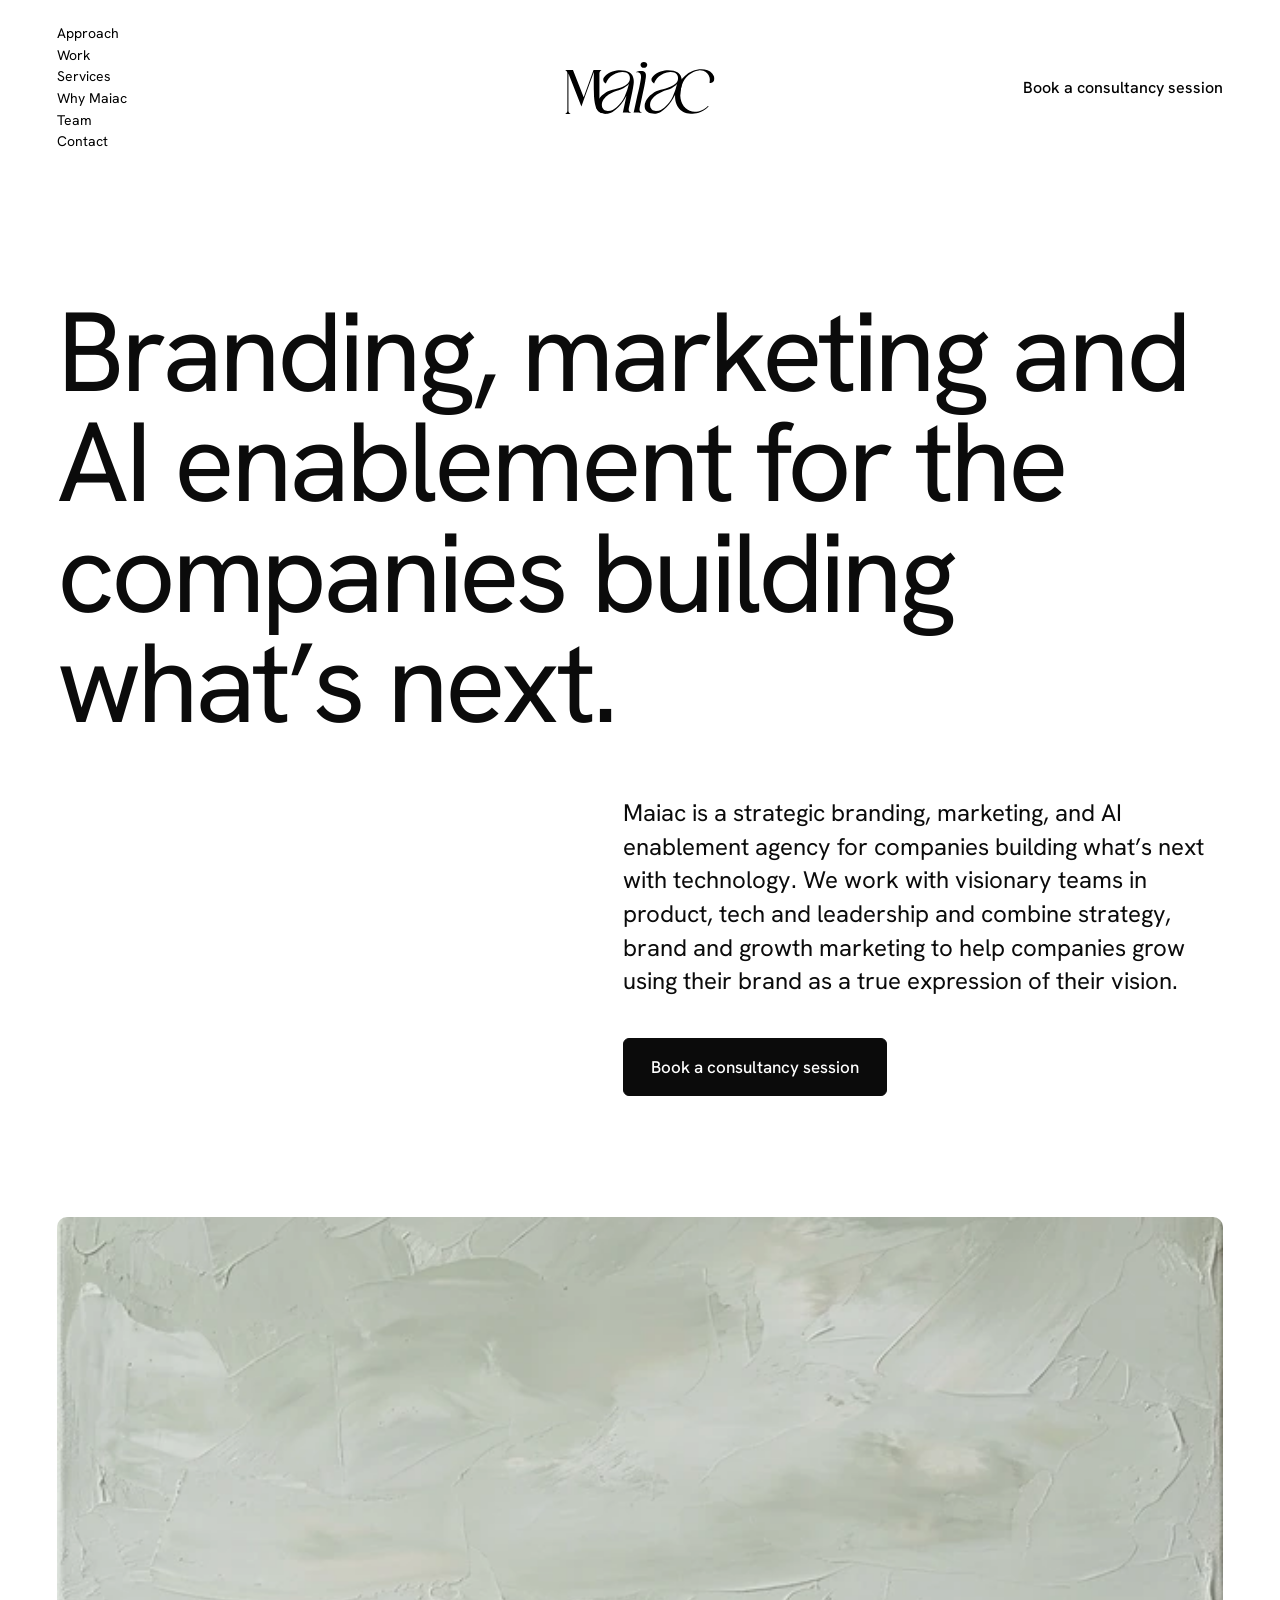
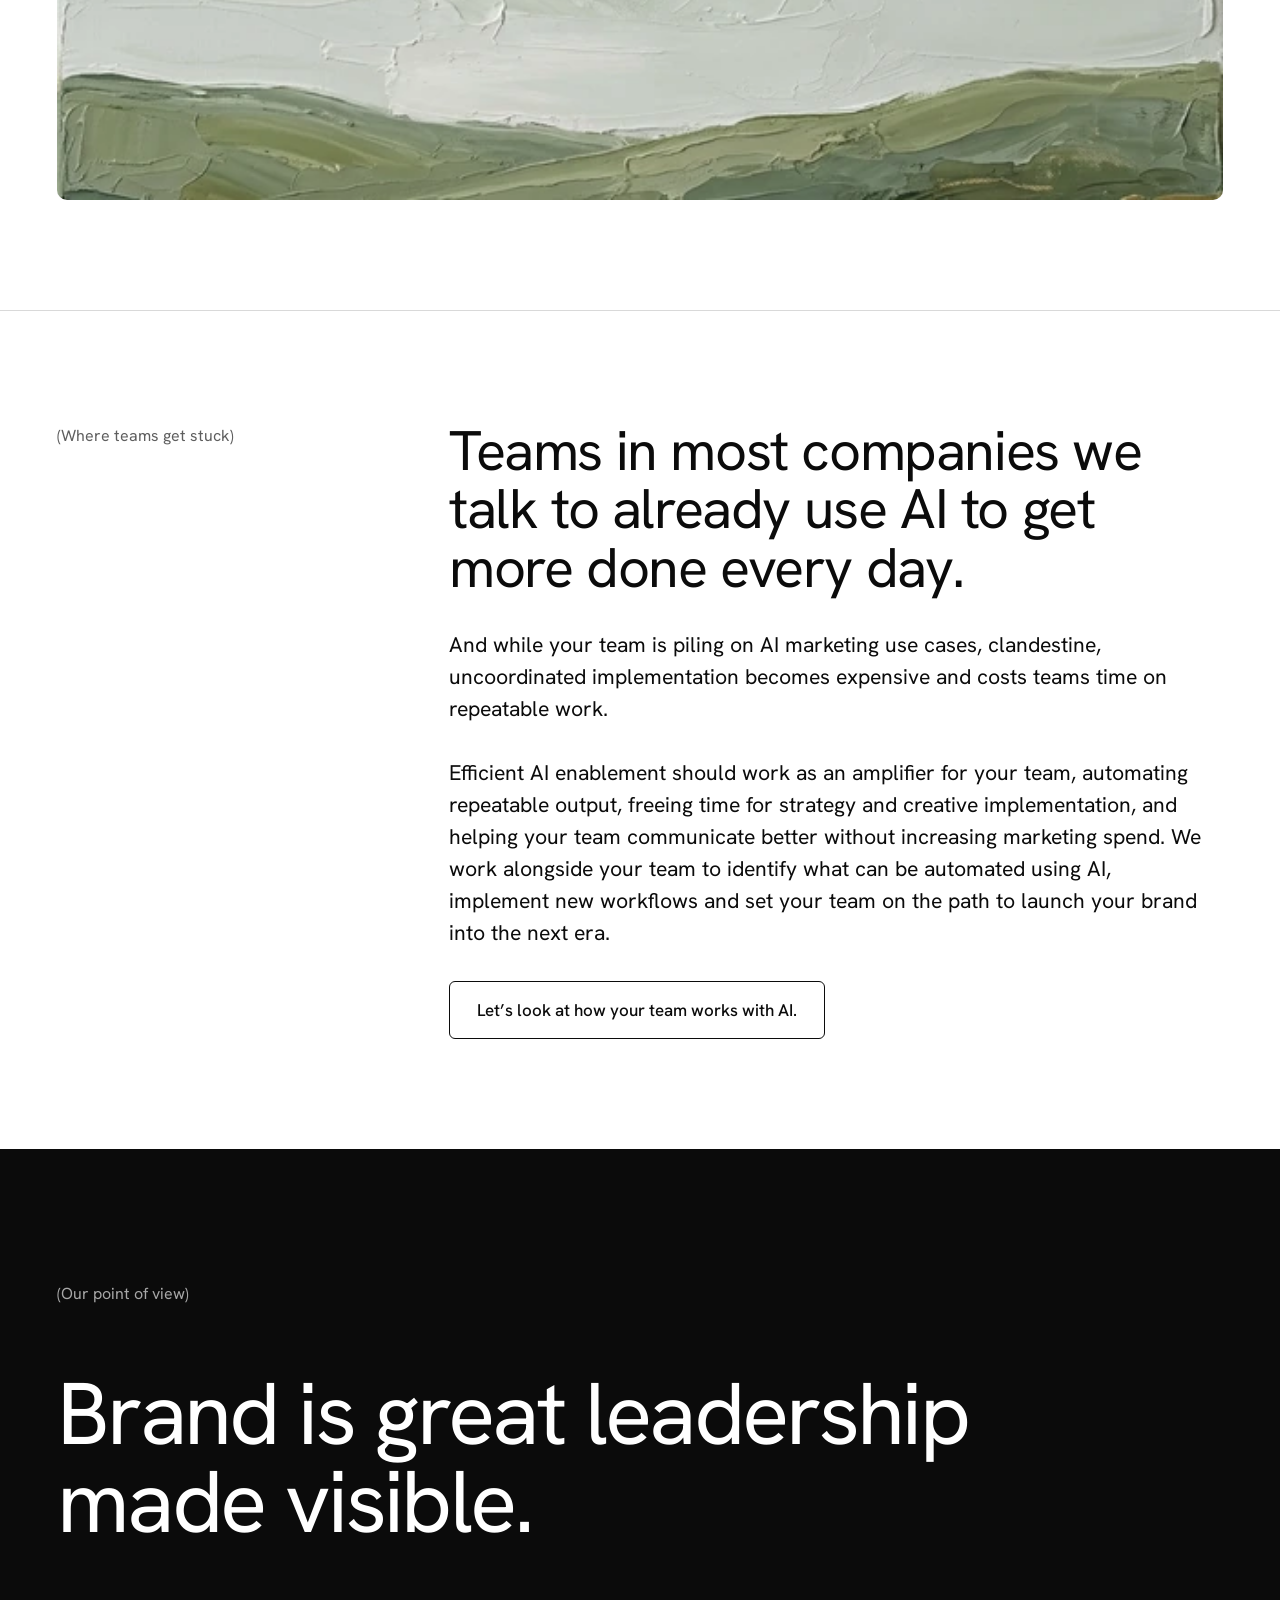
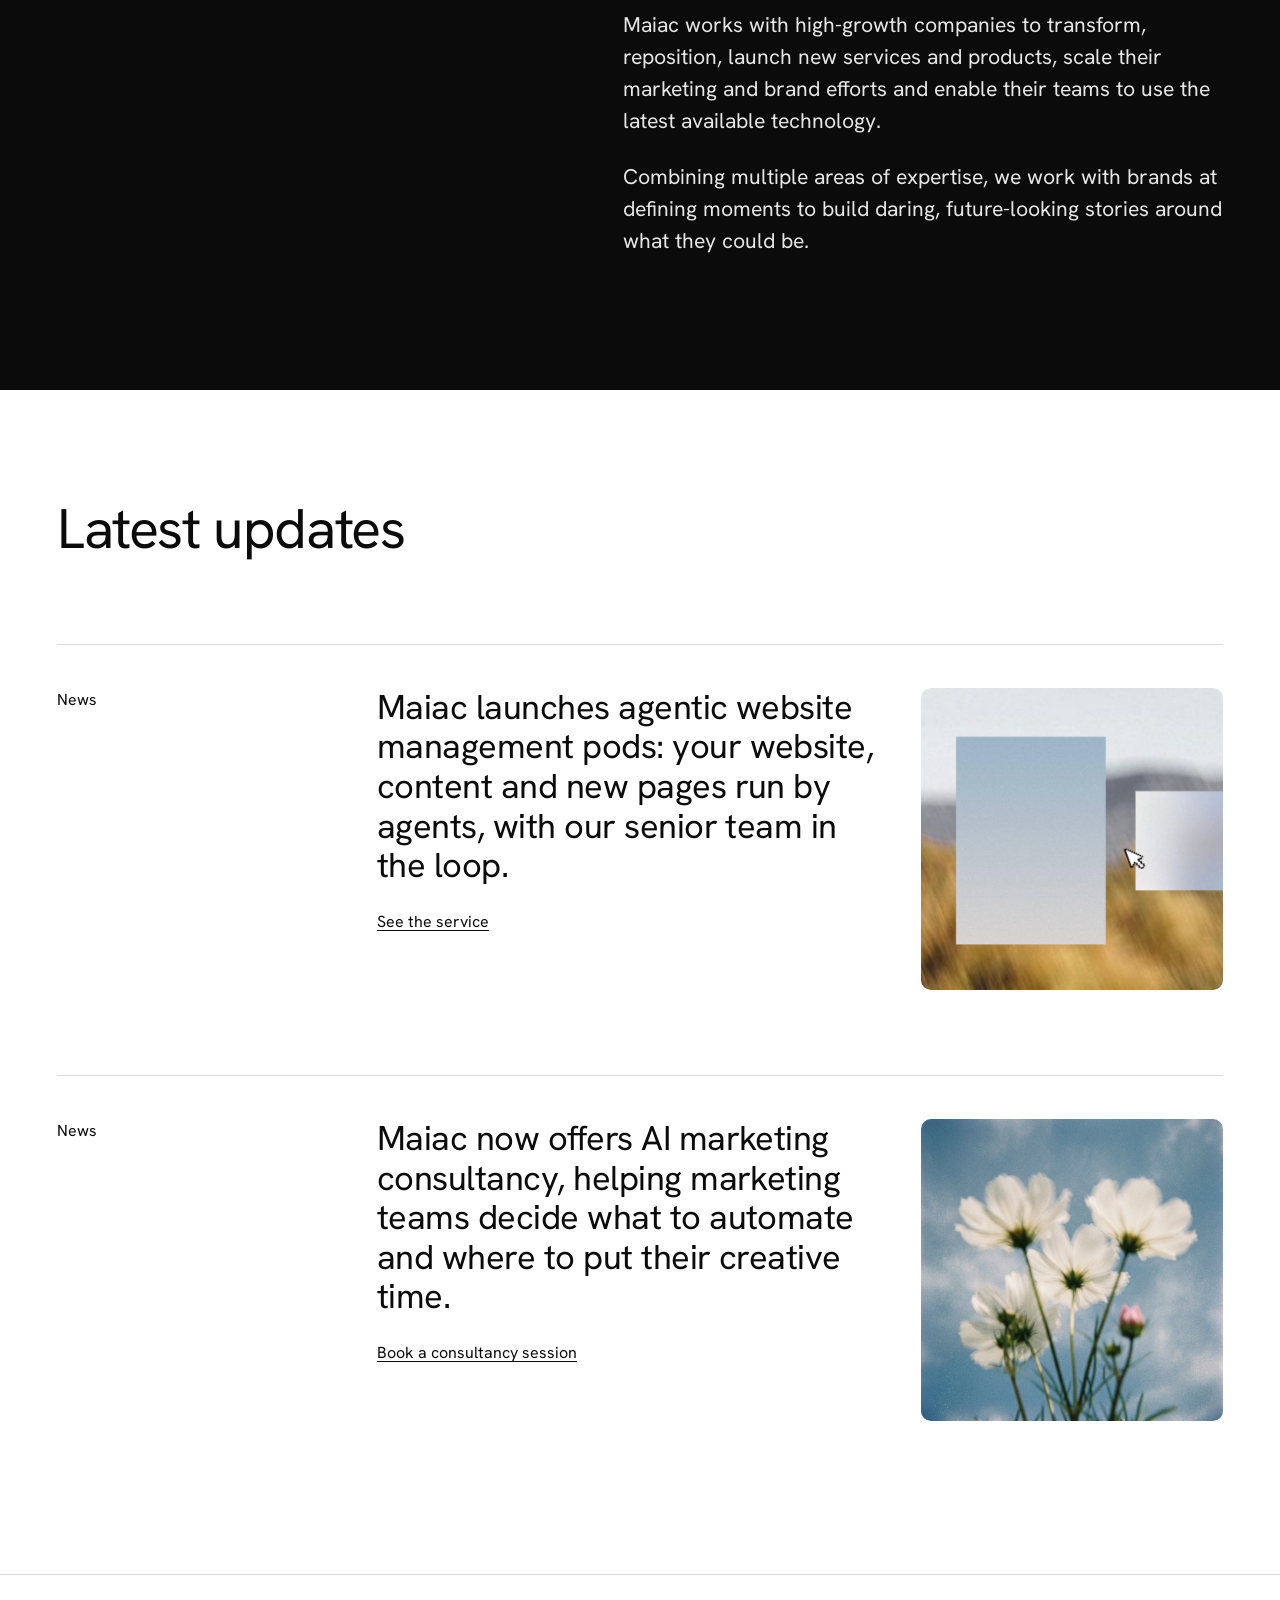
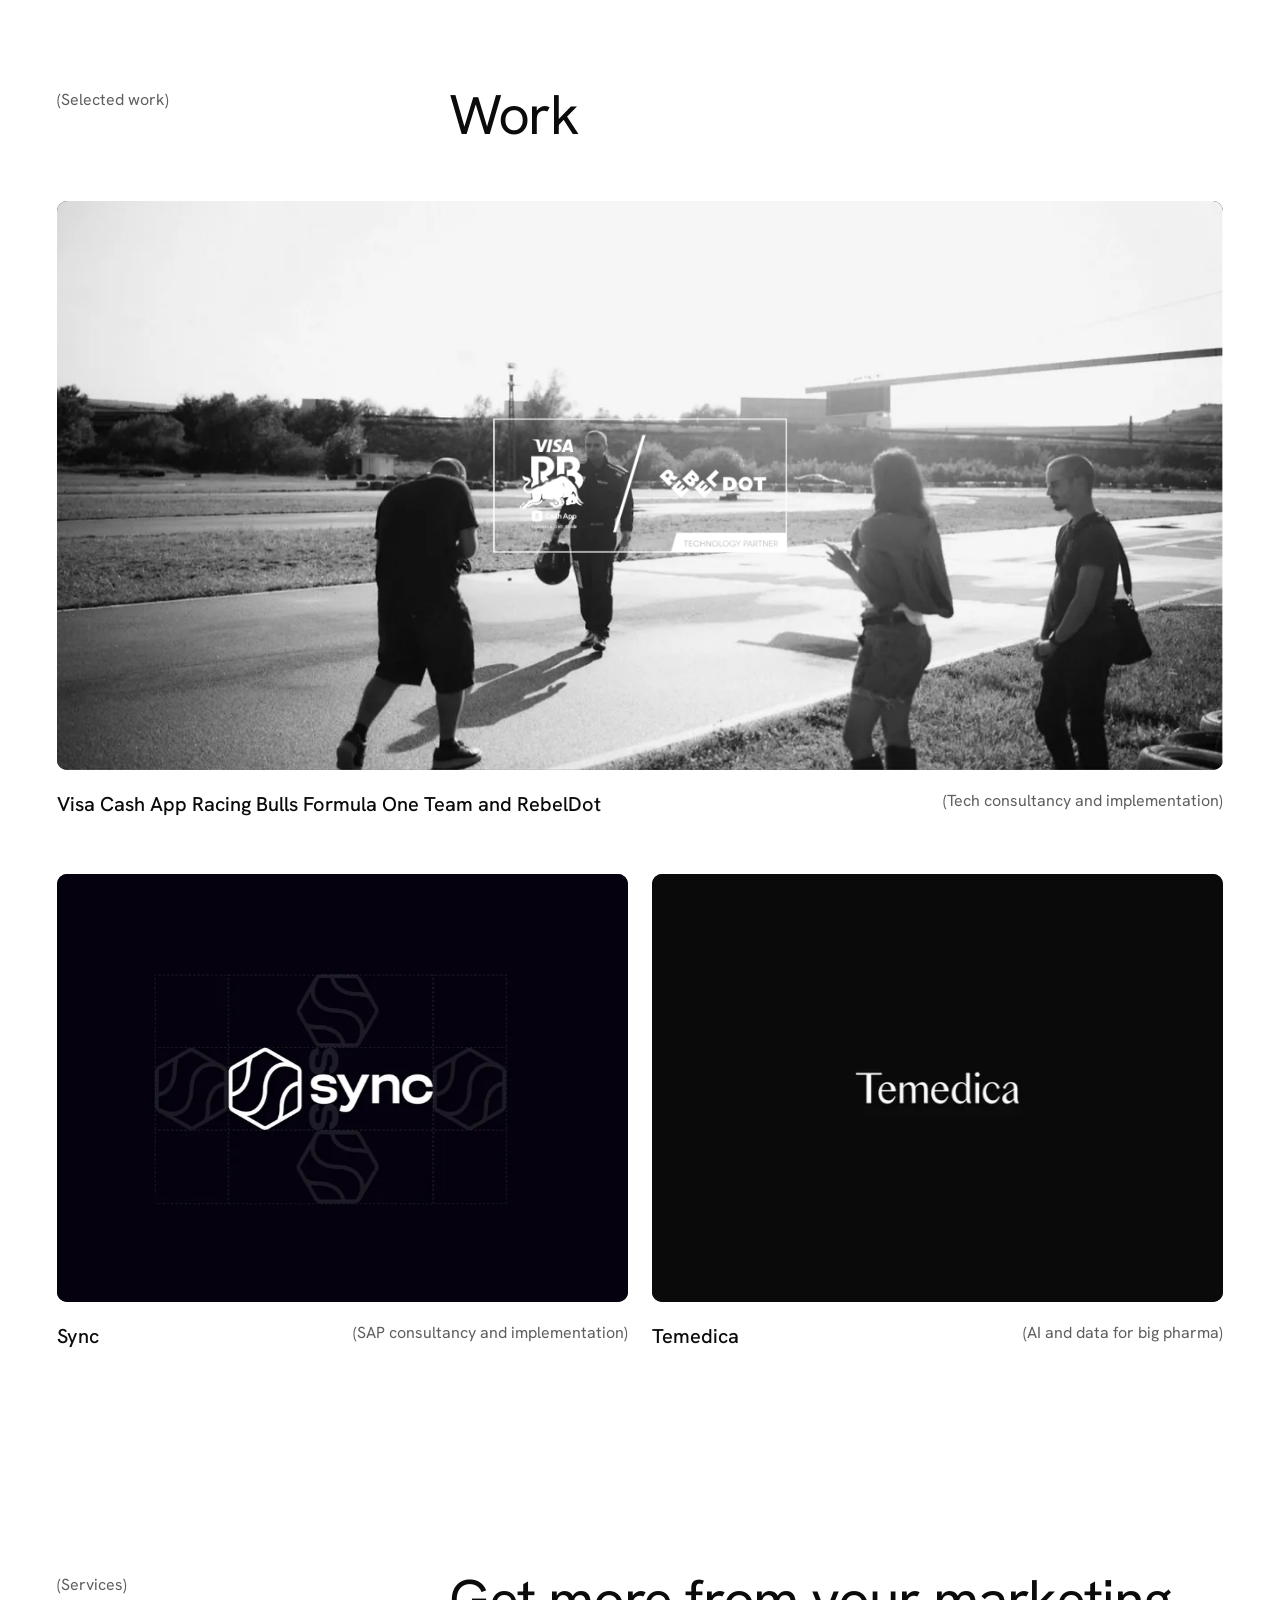
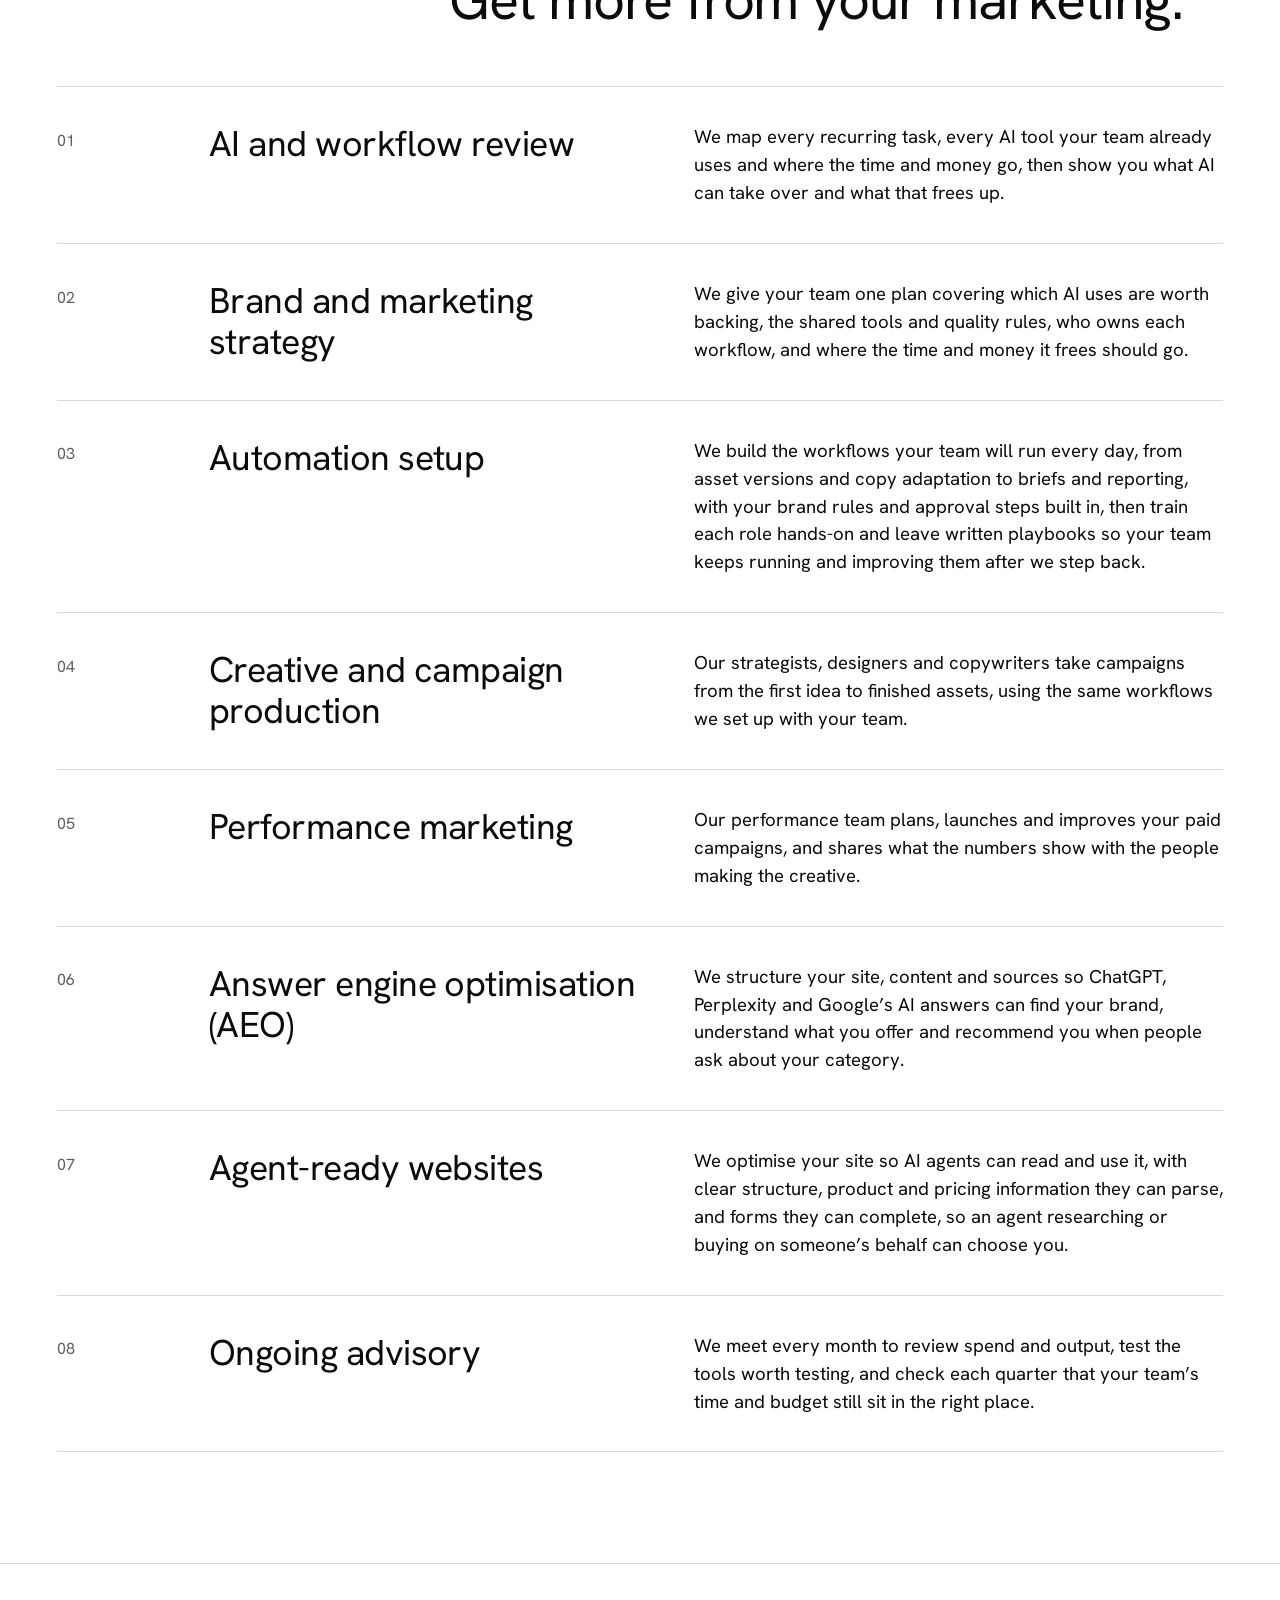
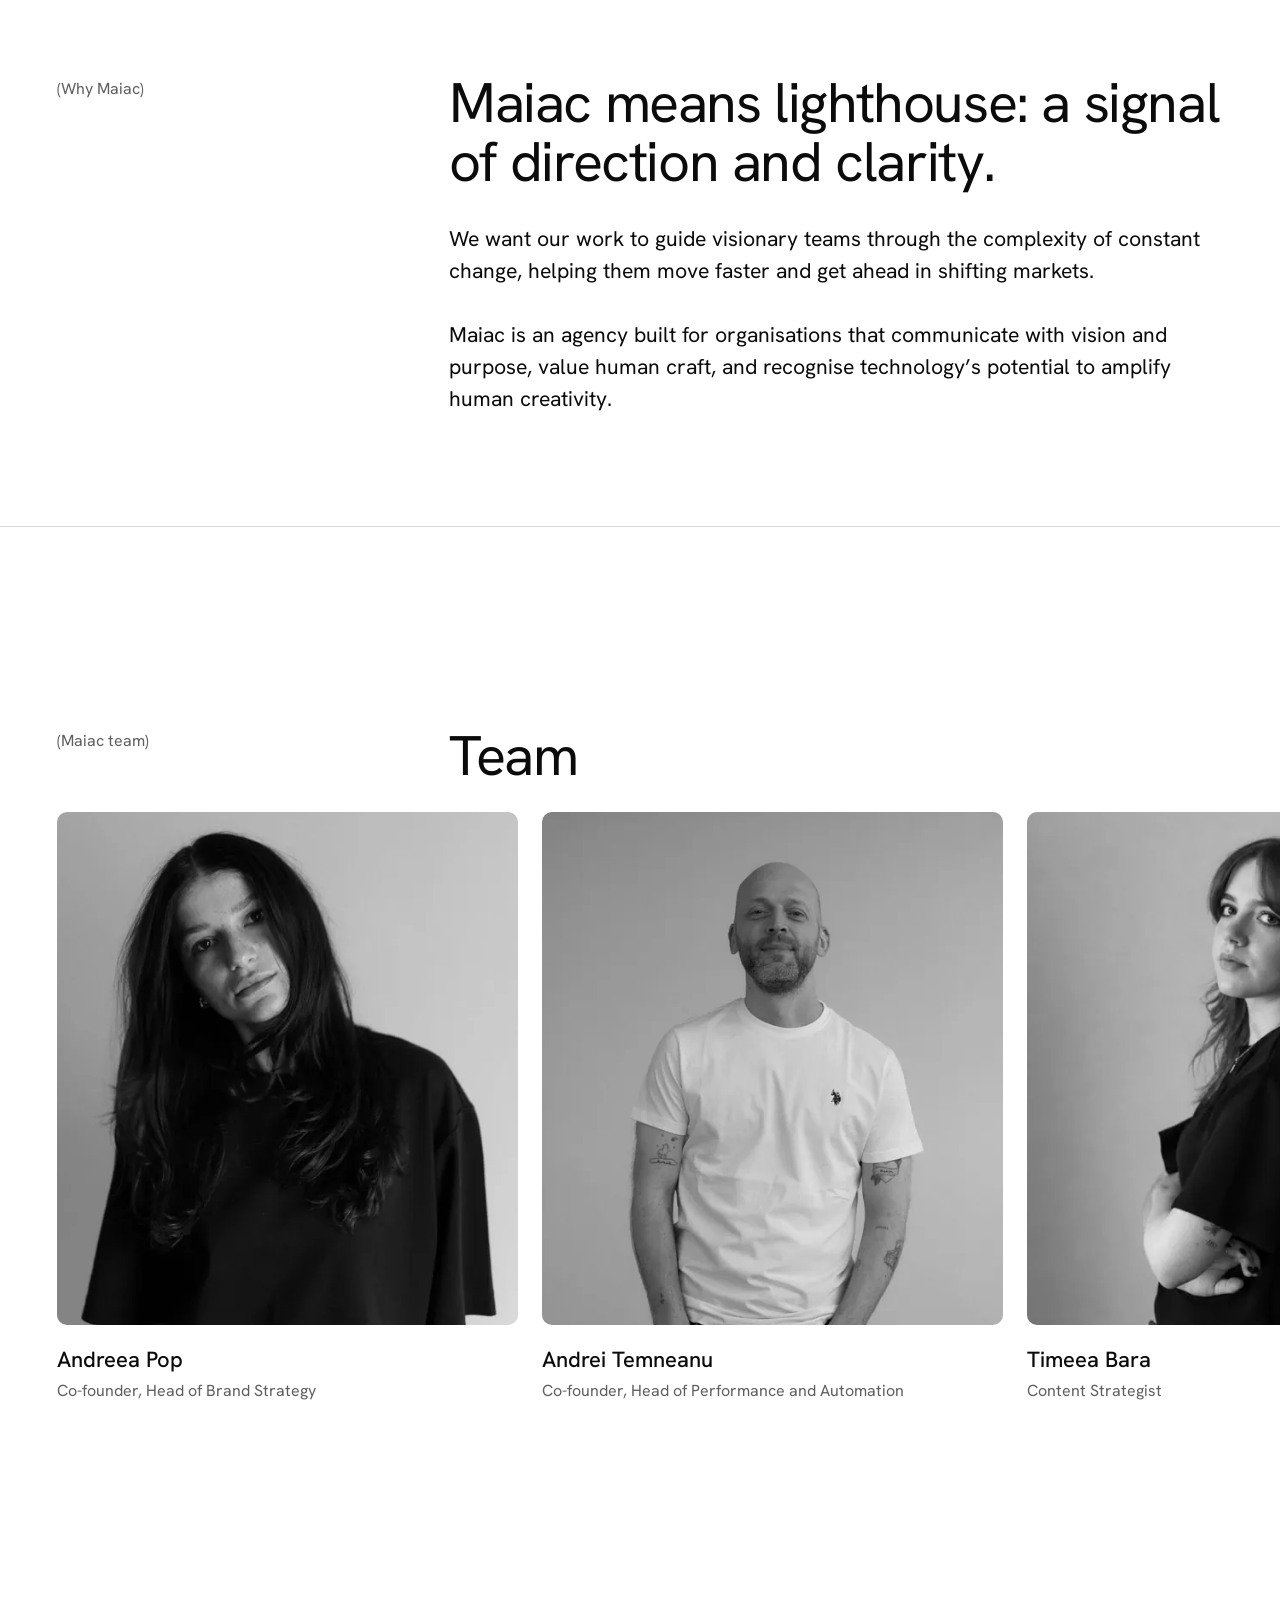
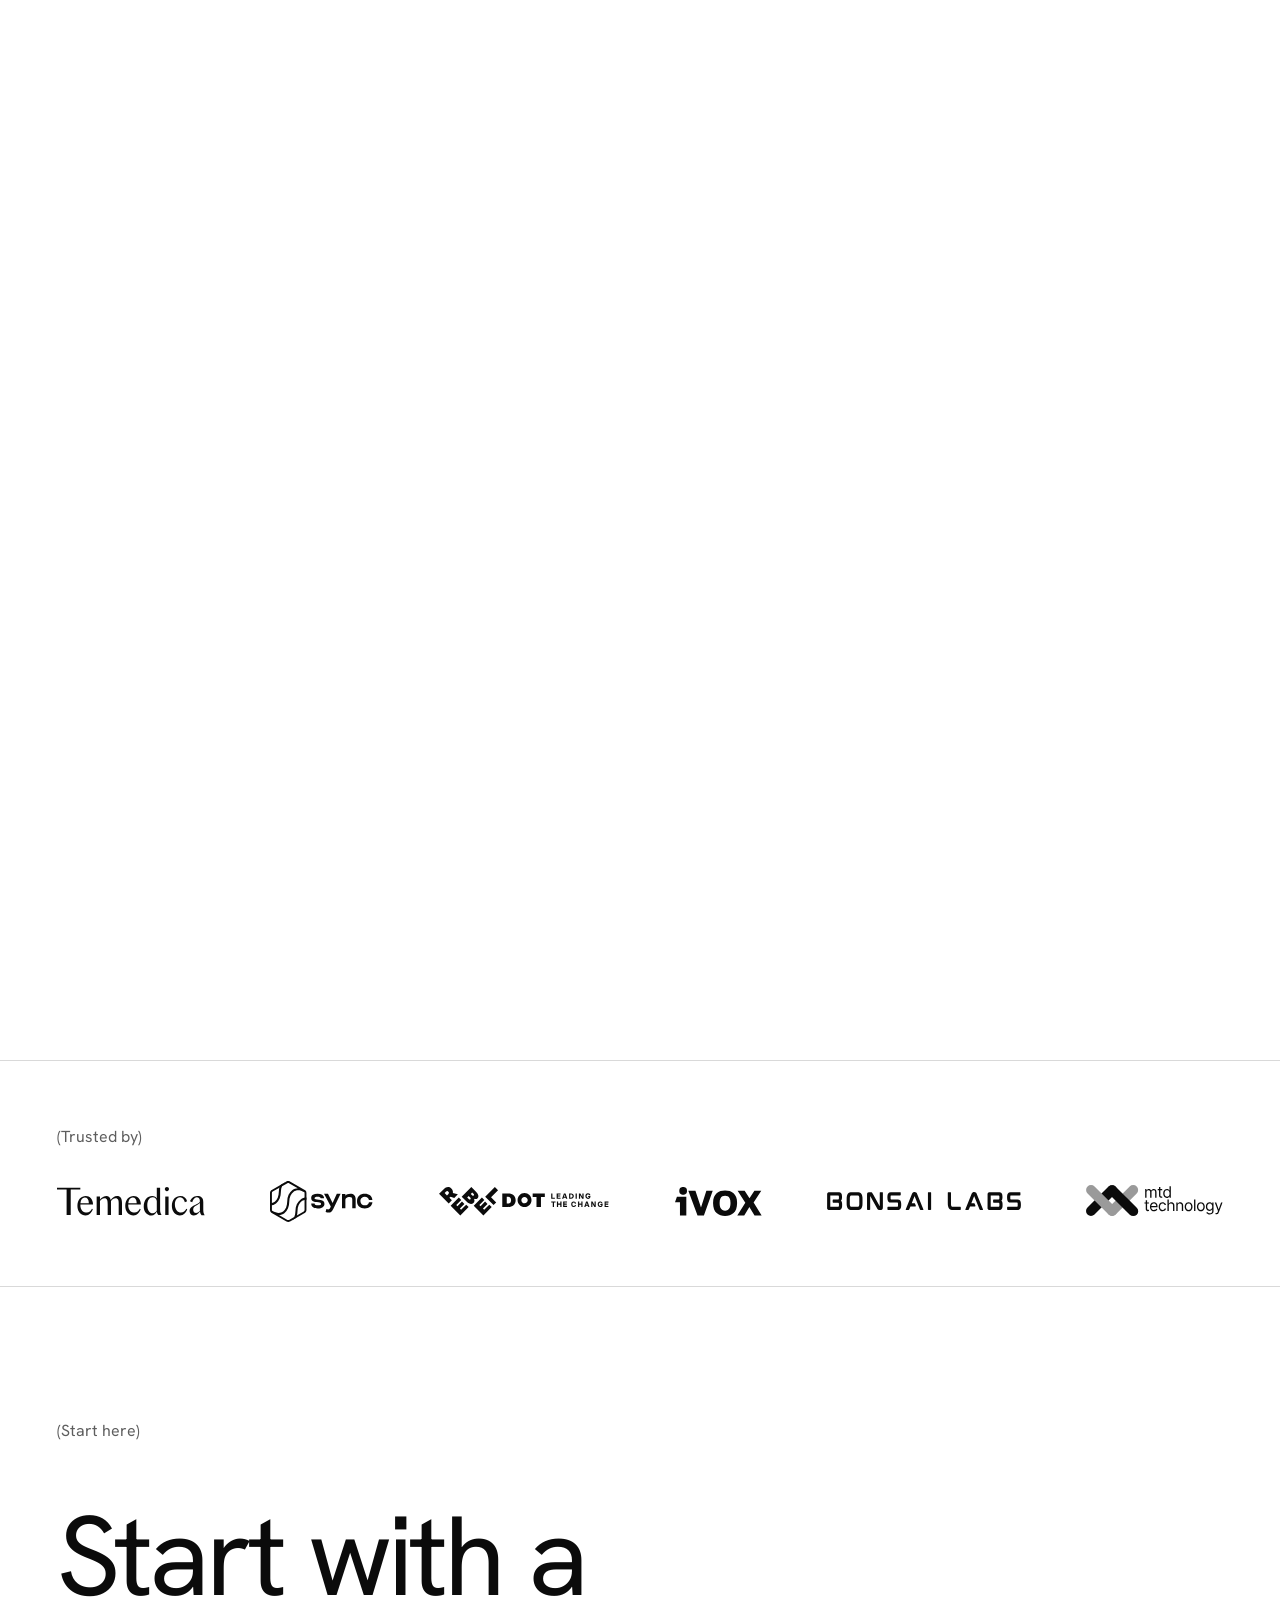
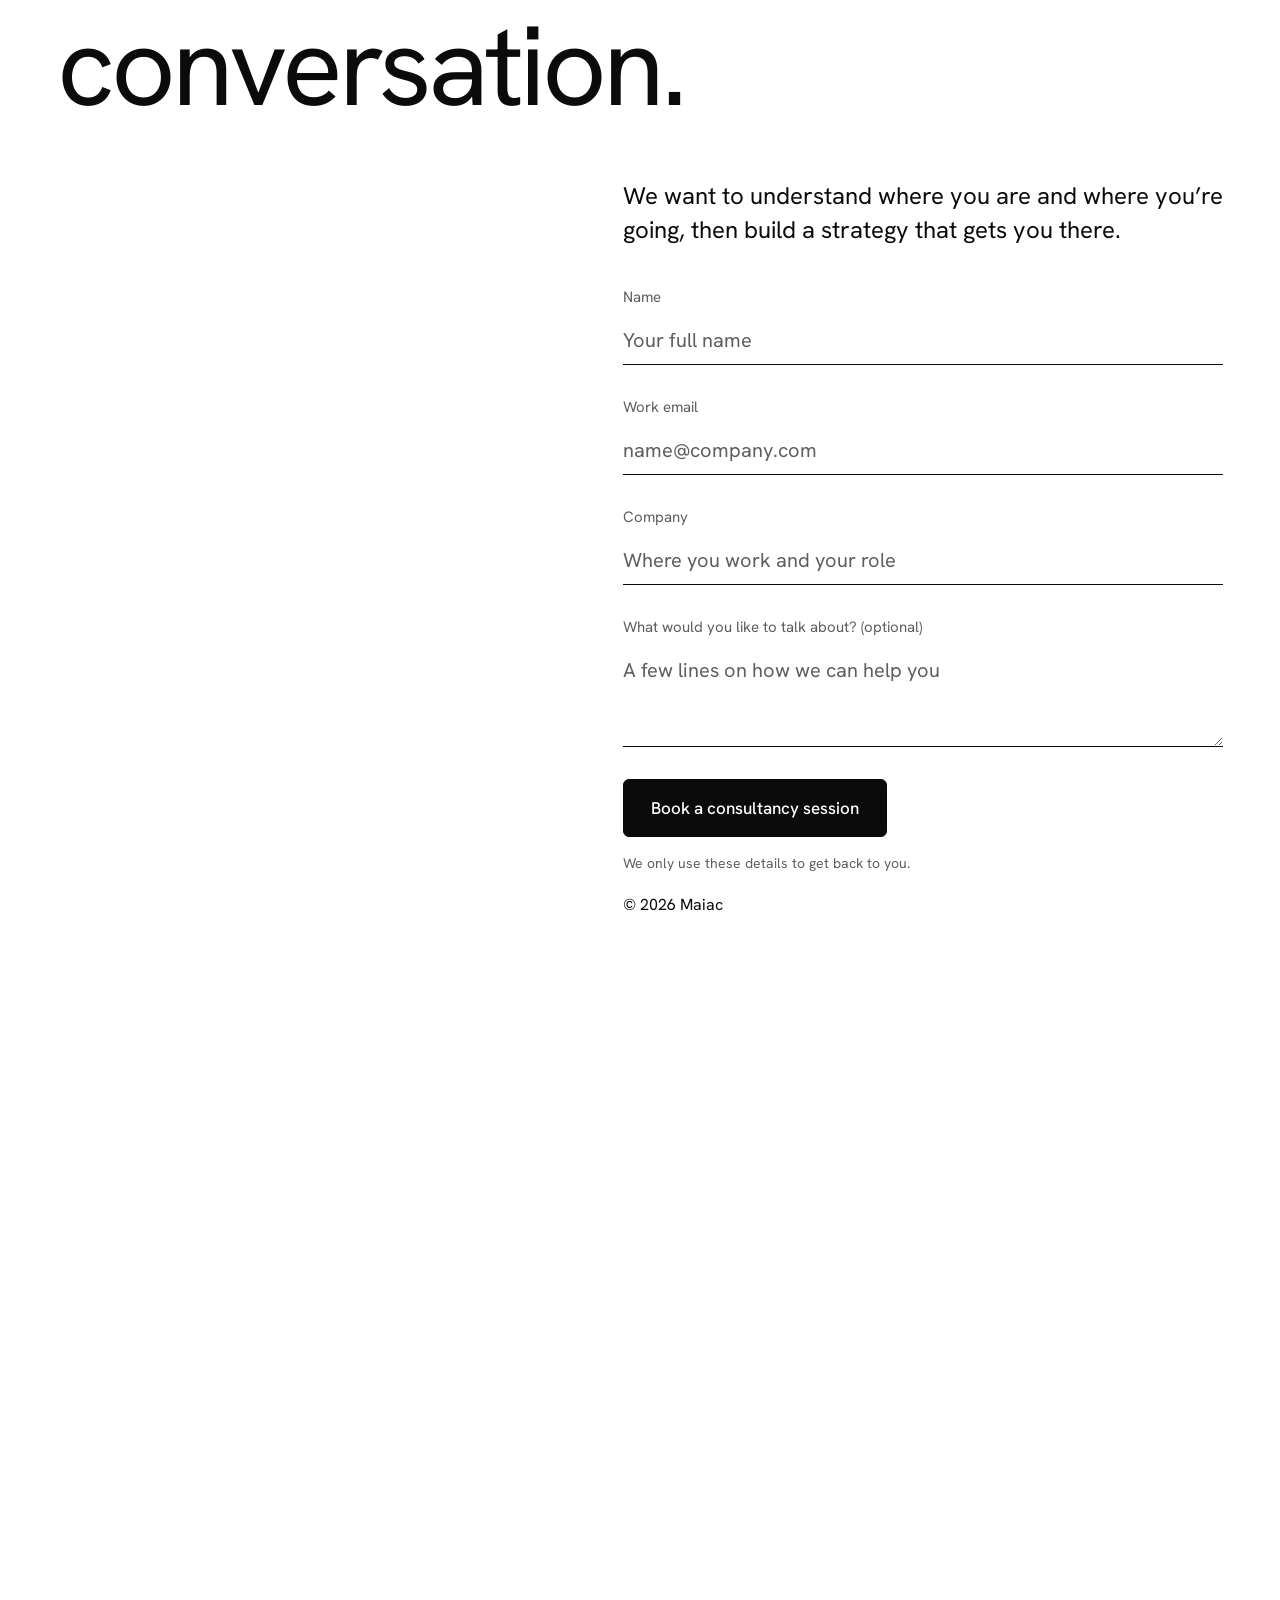
==== commit 3dac1742: "Publish selected consistency fixes from source 77646f7" ====
--- a/index.html
+++ b/index.html
@@ -35,11 +35,12 @@
   <link rel="preload" href="assets/img/maiac-logo.svg" as="image" type="image/svg+xml">
   <link rel="stylesheet" href="assets/css/main.css?v=5f779af57a4c">
   <link rel="stylesheet" href="assets/css/home-updates.css?v=a0888f822f90">
+  <link rel="stylesheet" href="assets/css/shared-primitives.css?v=027ba8cf86b4">
   <link rel="icon" href="assets/img/favicon.svg" type="image/svg+xml">
   <link rel="icon" href="assets/img/favicon-32.png" sizes="32x32" type="image/png">
   <link rel="apple-touch-icon" href="assets/img/apple-touch-icon.png" sizes="180x180">
   <script src="assets/js/main.js?v=78e90d283152" defer onerror="document.documentElement.classList.remove('js')"></script>
-  <script src="assets/js/contact.js?v=42da1c44f830" defer></script>
+  <script src="assets/js/contact.js?v=330ac5587a06" defer></script>
   <script src="assets/js/work-cursor.js?v=56fadc089407" defer></script>
   <meta name="robots" content="noindex, nofollow">
 </head>
@@ -440,11 +441,11 @@
               <div class="hp" aria-hidden="true"><label for="f-website">Website</label><input id="f-website" name="_honey" type="text" tabindex="-1" autocomplete="off"></div>
               <div class="form__submit">
                 <button class="btn btn--primary" type="submit">Book a consultancy session</button>
+                <p class="form__status" data-form-status role="status" aria-live="polite"></p>
                 <p class="form__note">We only use these details to get back to you.</p>
                 <!-- Launch: link the data-use note when the real policy URL is supplied. -->
                 <noscript><p class="form__note">You can also email <a href="mailto:andreea@maiac.agency">andreea@maiac.agency</a>.</p></noscript>
                 <p class="form__copyright">&copy; <span data-year>2026</span> Maiac</p>
-                <p class="form__status" data-form-status role="status" aria-live="polite"></p>
               </div>
             </form>
           </div>
--- a/assets/css/shared-primitives.css
+++ b/assets/css/shared-primitives.css
@@ -0,0 +1,107 @@
+/* Shared interaction primitives. Keep page-specific composition in each page sheet. */
+:root {
+  --header-reserve: 11rem;
+  --header-h: var(--header-reserve);
+  /* Service's established feedback scale is an explicit exception to the body token. */
+  --form-status-size: clamp(1.0625rem, .95rem + .4722vw, 1.375rem);
+}
+
+:focus-visible { outline-offset: 3px; }
+
+/* The accepted editorial header shell: capped, fixed and self-inverting. */
+.site-header {
+  position: fixed;
+  inset-block-start: 0;
+  inset-inline: 0;
+  z-index: 50;
+  display: grid;
+  grid-template-columns: 1fr auto 1fr;
+  align-items: center;
+  min-block-size: var(--header-reserve);
+  max-inline-size: calc(1312px + 2 * var(--gutter));
+  margin-inline: auto;
+  padding-block: 24px;
+  padding-inline: var(--gutter);
+  color: #fff;
+  background: transparent;
+  mix-blend-mode: difference;
+  pointer-events: none;
+}
+.site-header a, .site-header button { pointer-events: auto; }
+.site-header :focus-visible { outline-color: currentColor; }
+.site-header__logo img { filter: brightness(0) invert(1); }
+.site-header .menu-toggle { border-color: currentColor; }
+.site-header .menu-toggle:active { background: #fff; color: var(--ink); }
+
+/* Service control proportions are the shared Menu/Close rule. */
+.menu-toggle {
+  min-inline-size: 0;
+  padding-block: 9px;
+  padding-inline: 14px;
+  font-size: 14px;
+  font-weight: 400;
+  line-height: 20px;
+}
+.menu-toggle:focus { outline: 2px solid transparent; }
+.menu-toggle:focus-visible {
+  text-decoration: underline;
+  text-decoration-thickness: 2px;
+  text-underline-offset: .2em;
+}
+
+/* Homepage CTA system, including finite loading, press and reduced-motion behavior. */
+.btn { border-color: var(--ink); }
+.btn--secondary { background: var(--paper); color: var(--ink); }
+.btn--primary:active { background: var(--paper); color: var(--ink); }
+.btn--secondary:active { background: var(--ink); color: var(--paper); }
+.btn[disabled] { cursor: progress; opacity: .5; }
+@media (hover: hover) and (pointer: fine) {
+  .btn--primary:hover { background: var(--paper); color: var(--ink); }
+  .btn--secondary:hover { background: var(--ink); color: var(--paper); }
+}
+@media (prefers-reduced-motion: no-preference) {
+  .btn { transition: background-color 320ms var(--ease-out), color 320ms var(--ease-out); }
+}
+@media (prefers-reduced-motion: reduce) { .btn { transition: none; } }
+
+/* Underline fields retain a visible forced-colors fallback. */
+.field__input:focus {
+  outline: 2px solid transparent;
+  outline-offset: 3px;
+  border-block-end-width: 2px;
+  padding-block-end: 9px;
+}
+@media (forced-colors: active) {
+  .field__input:focus-visible, .menu-toggle:focus-visible { outline-color: Highlight; }
+}
+
+/* The service feedback rhythm is deliberate: near the action, before privacy text. */
+.form__status { font-size: var(--form-status-size); line-height: 1.5; }
+.form__status:empty { position: absolute; }
+.form__submit:has(.form__status:not(:empty)) { row-gap: 0; }
+.form__submit .form__status:not(:empty) { margin-block-end: 24px; }
+.form__submit .form__copyright { margin-block-start: 4px; }
+.form__submit:has(.form__status:not(:empty)) .form__copyright { margin-block-start: 20px; }
+.form__note { font-size: 14px; line-height: 1.5; }
+
+@media (max-width: 899px) {
+  :root { --logo-size: 120px; --header-reserve: calc(40px + var(--logo-size) * 30 / 87); }
+  .contact .container { gap: 32px; }
+  .contact { row-gap: 32px; }
+  .site-header { grid-template-columns: auto 1fr; padding-block: 20px; }
+  .js .site-header__nav, .site-header__actions .text-link { display: none; }
+  .site-header__logo { justify-self: start; }
+  .js .site-header .menu-toggle { display: inline-flex; align-items: center; }
+}
+
+html:not(.js) .site-header {
+  position: relative;
+  color: var(--ink);
+  background: var(--paper);
+  mix-blend-mode: normal;
+}
+html:not(.js) .site-header__logo img { filter: none; }
+@media (max-width: 899px) {
+  html:not(.js) .site-header__nav { grid-column: 1 / -1; grid-row: 2; margin-block-start: 24px; }
+  html:not(.js) .site-header__list { display: flex; flex-wrap: wrap; gap: 12px 24px; font-size: 16px; }
+}
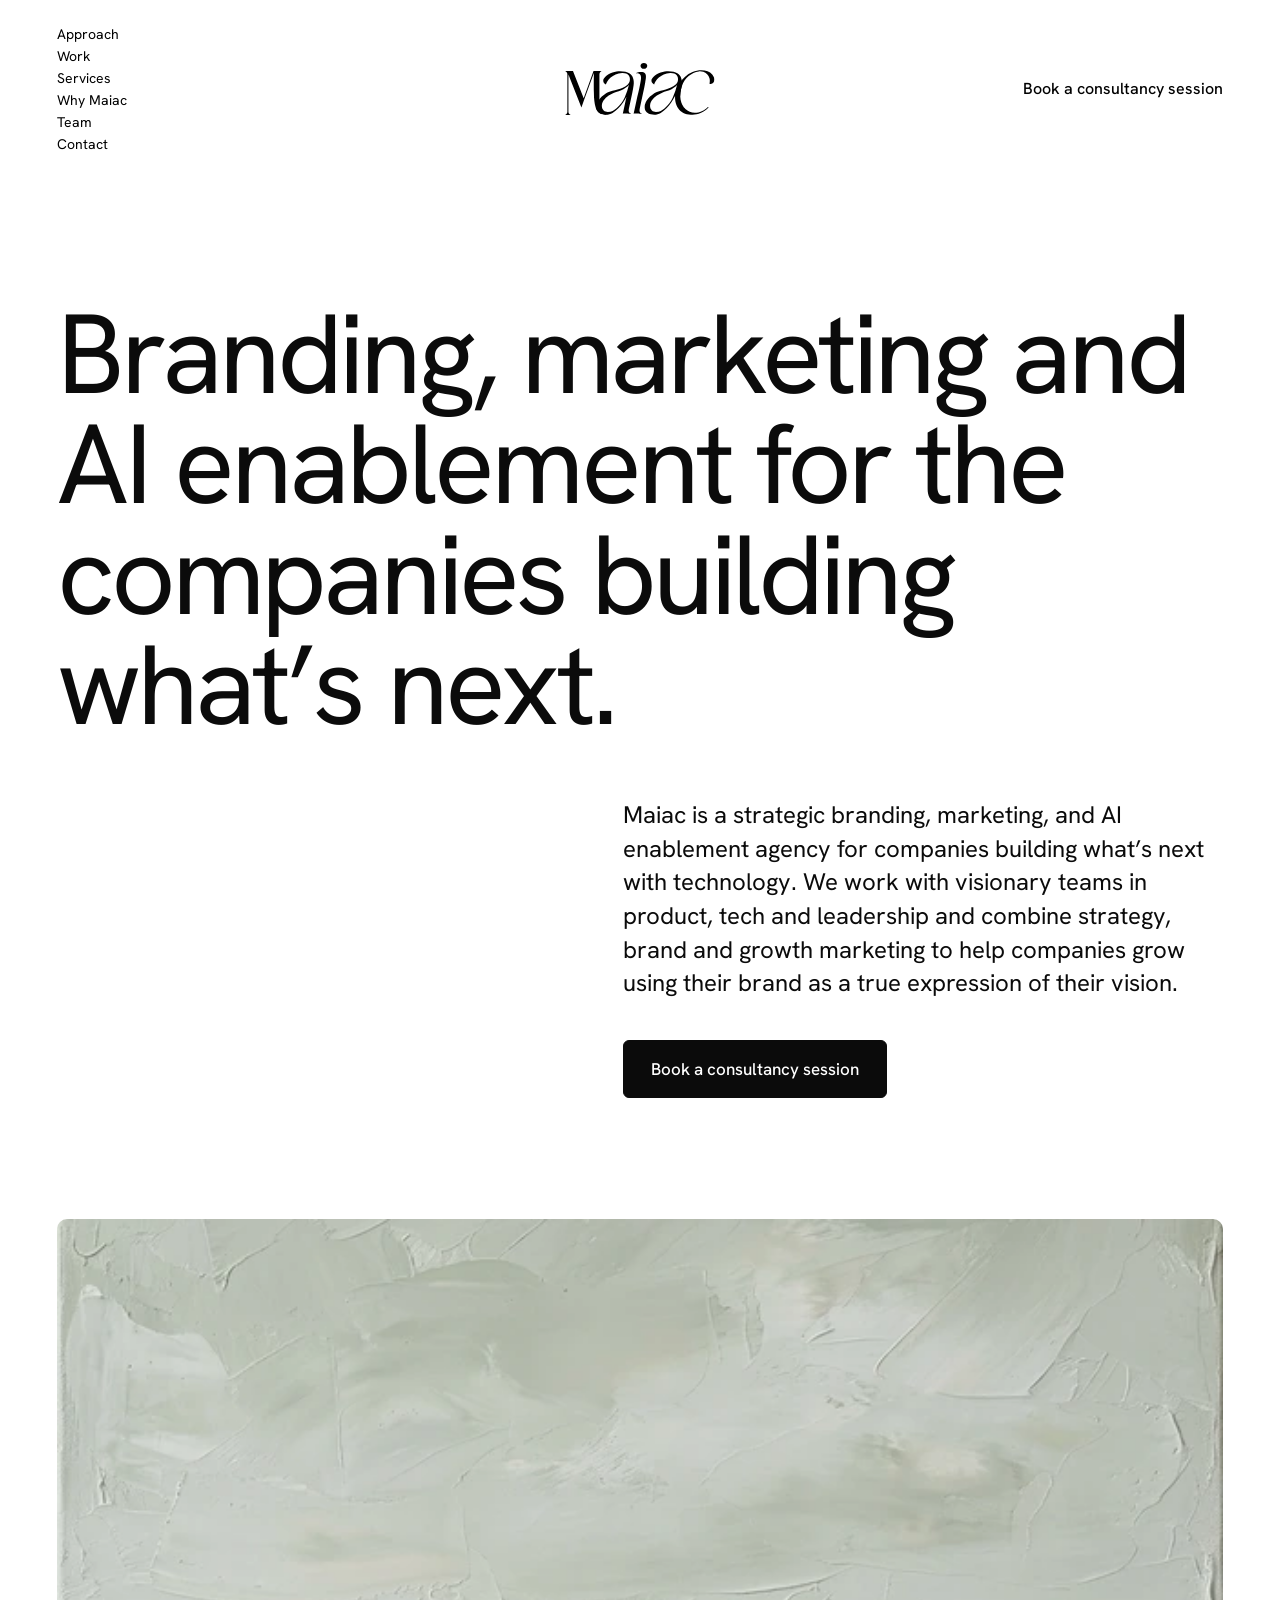
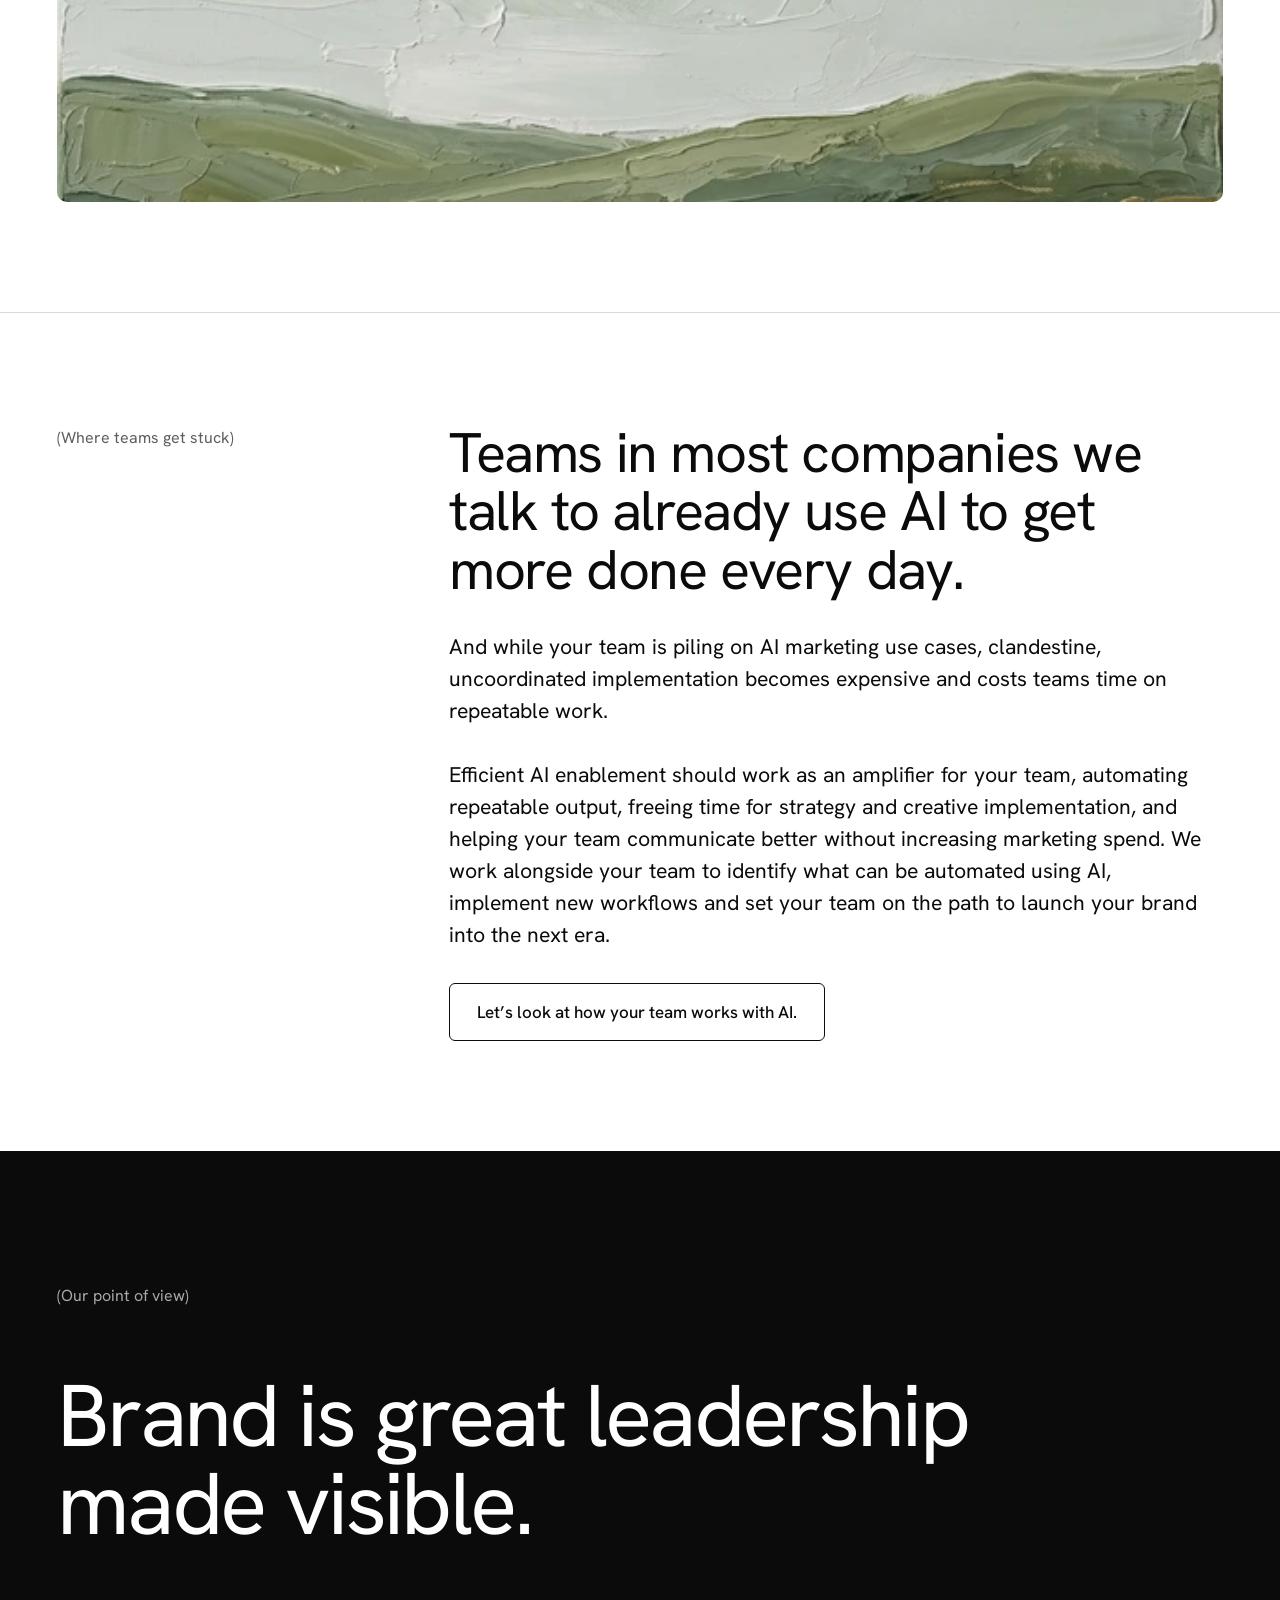
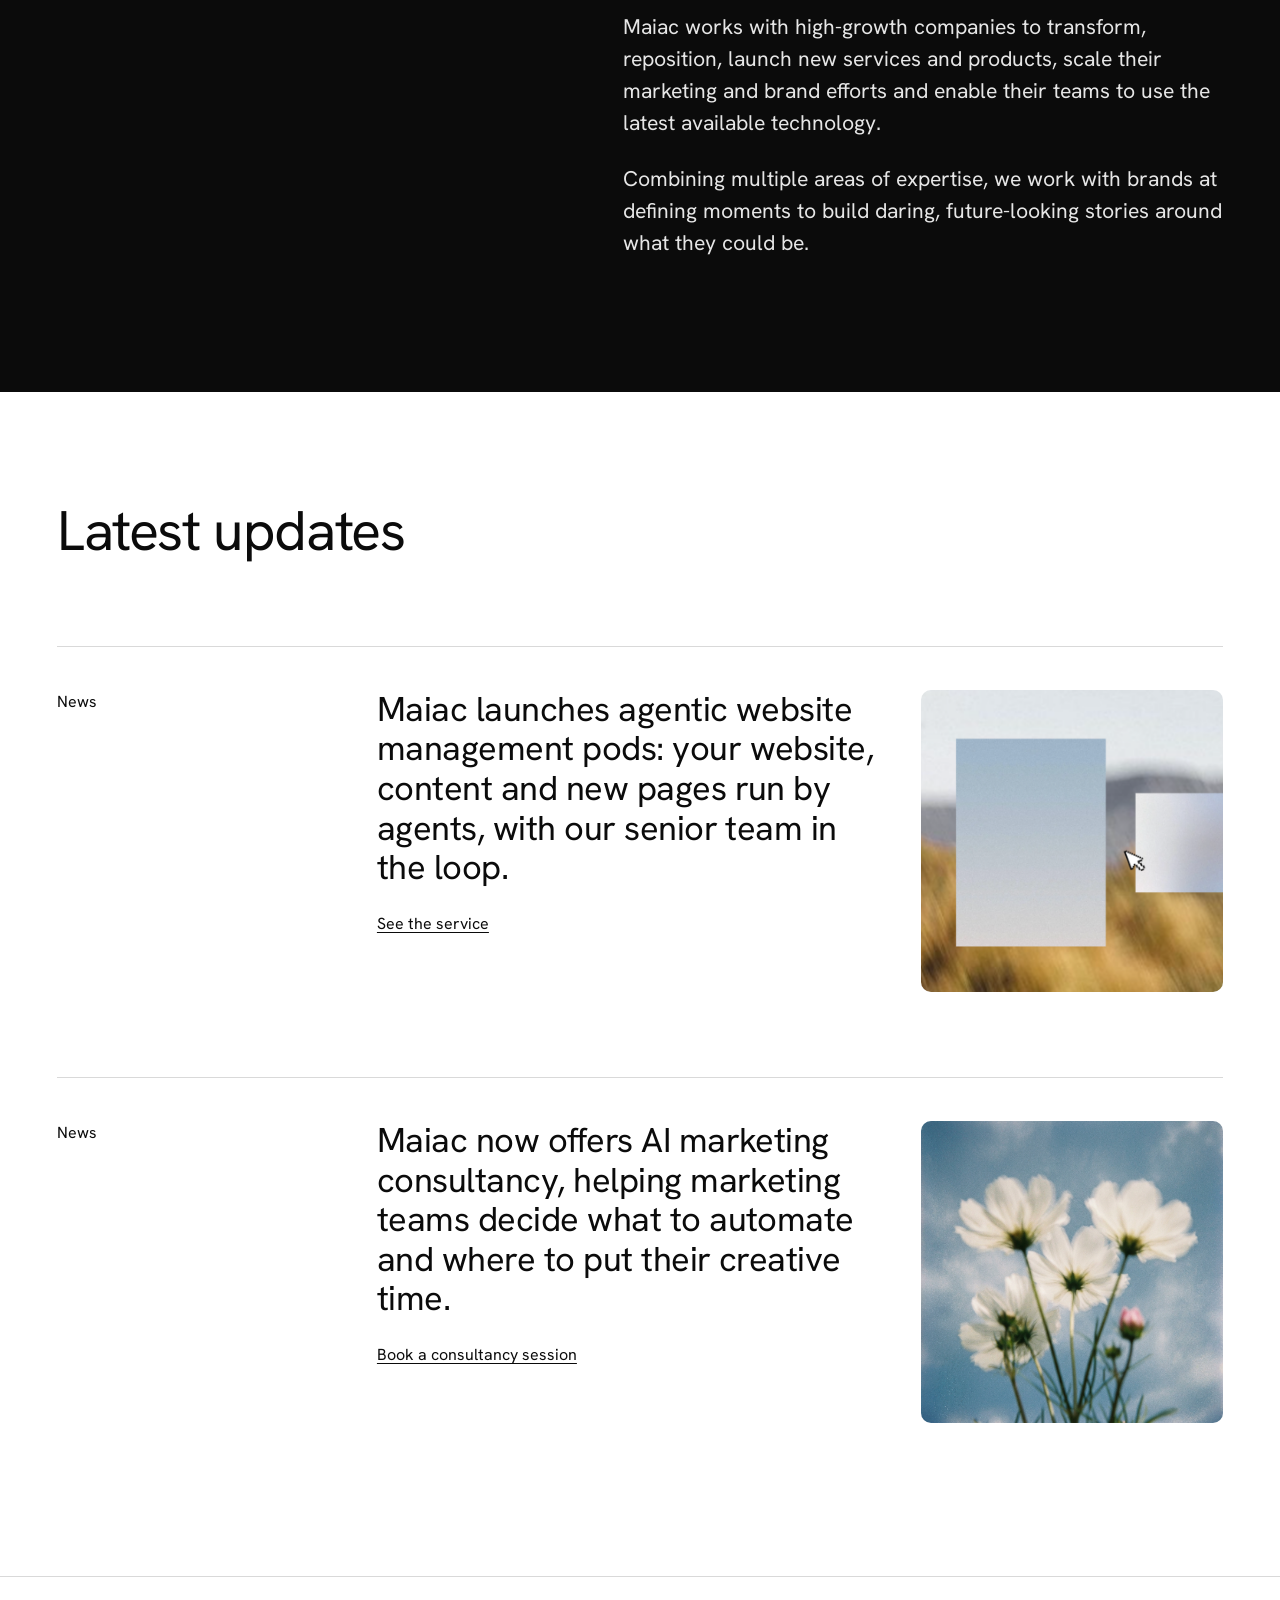
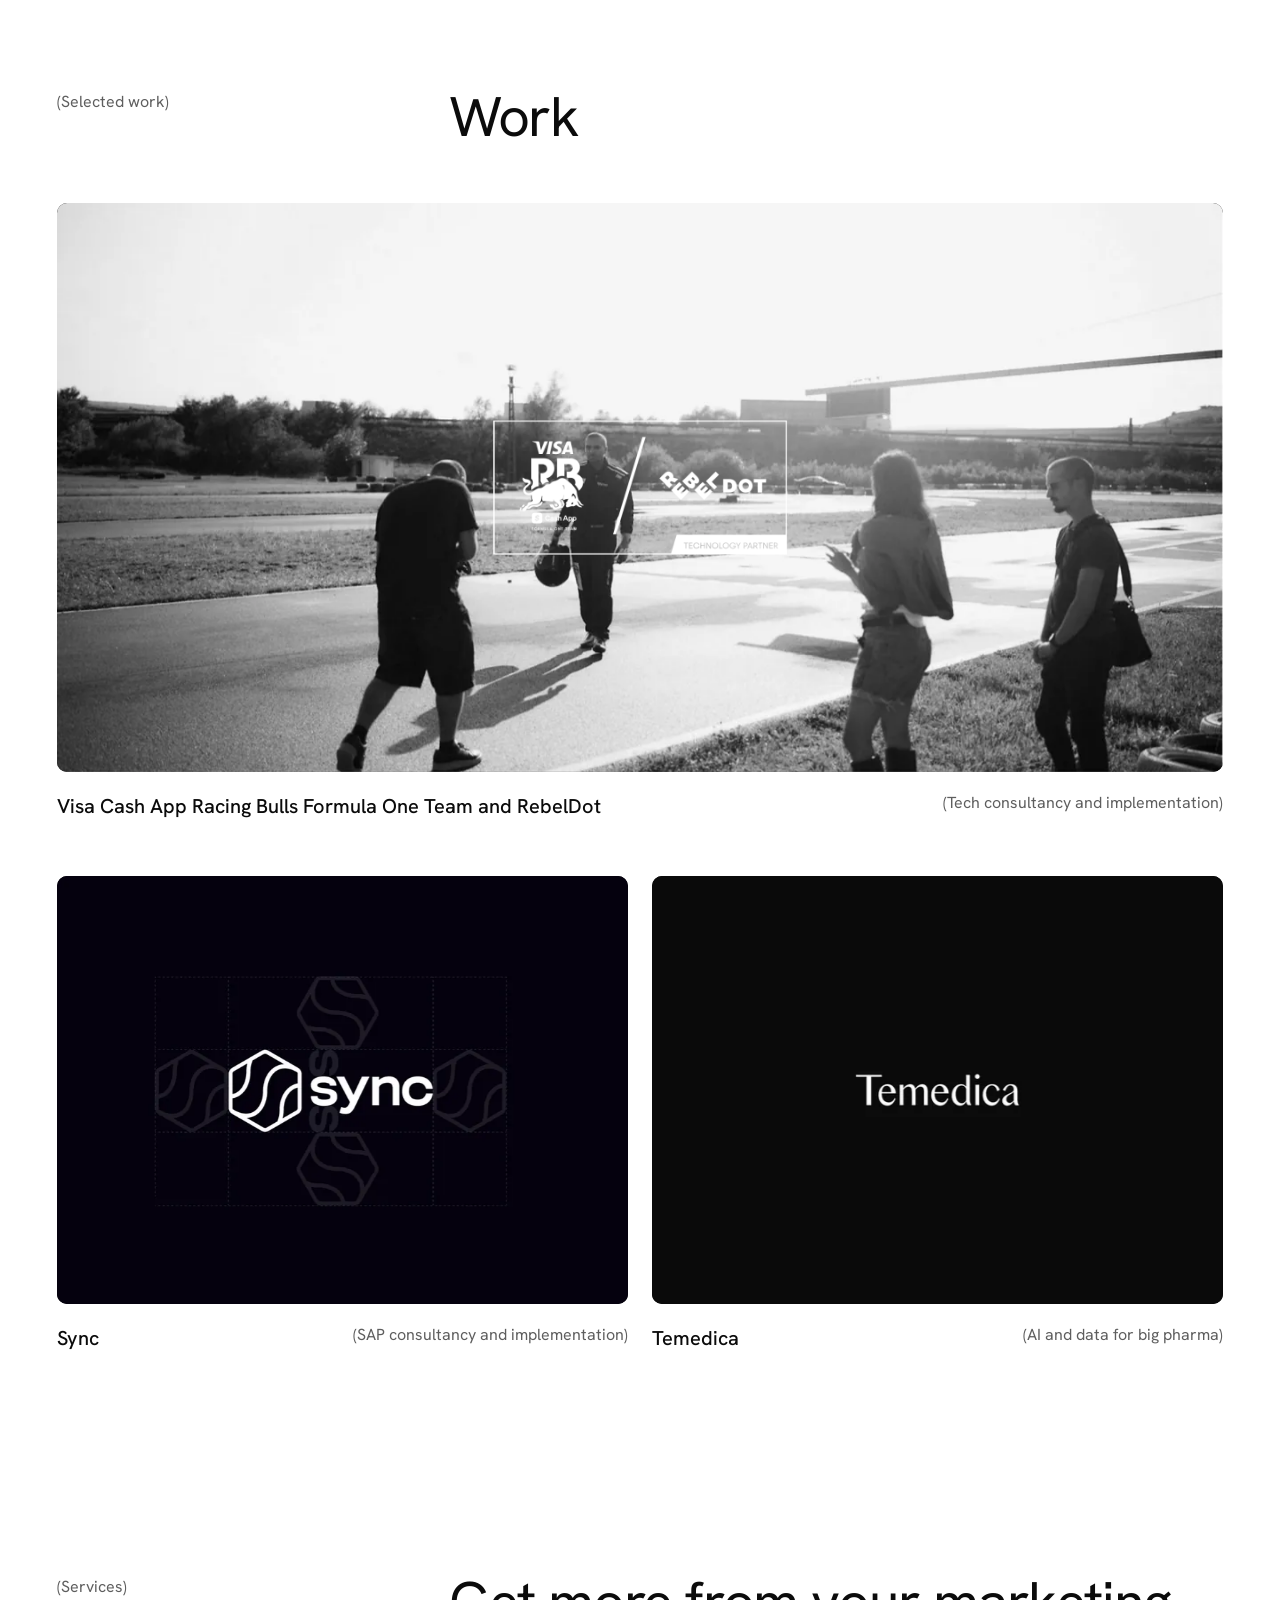
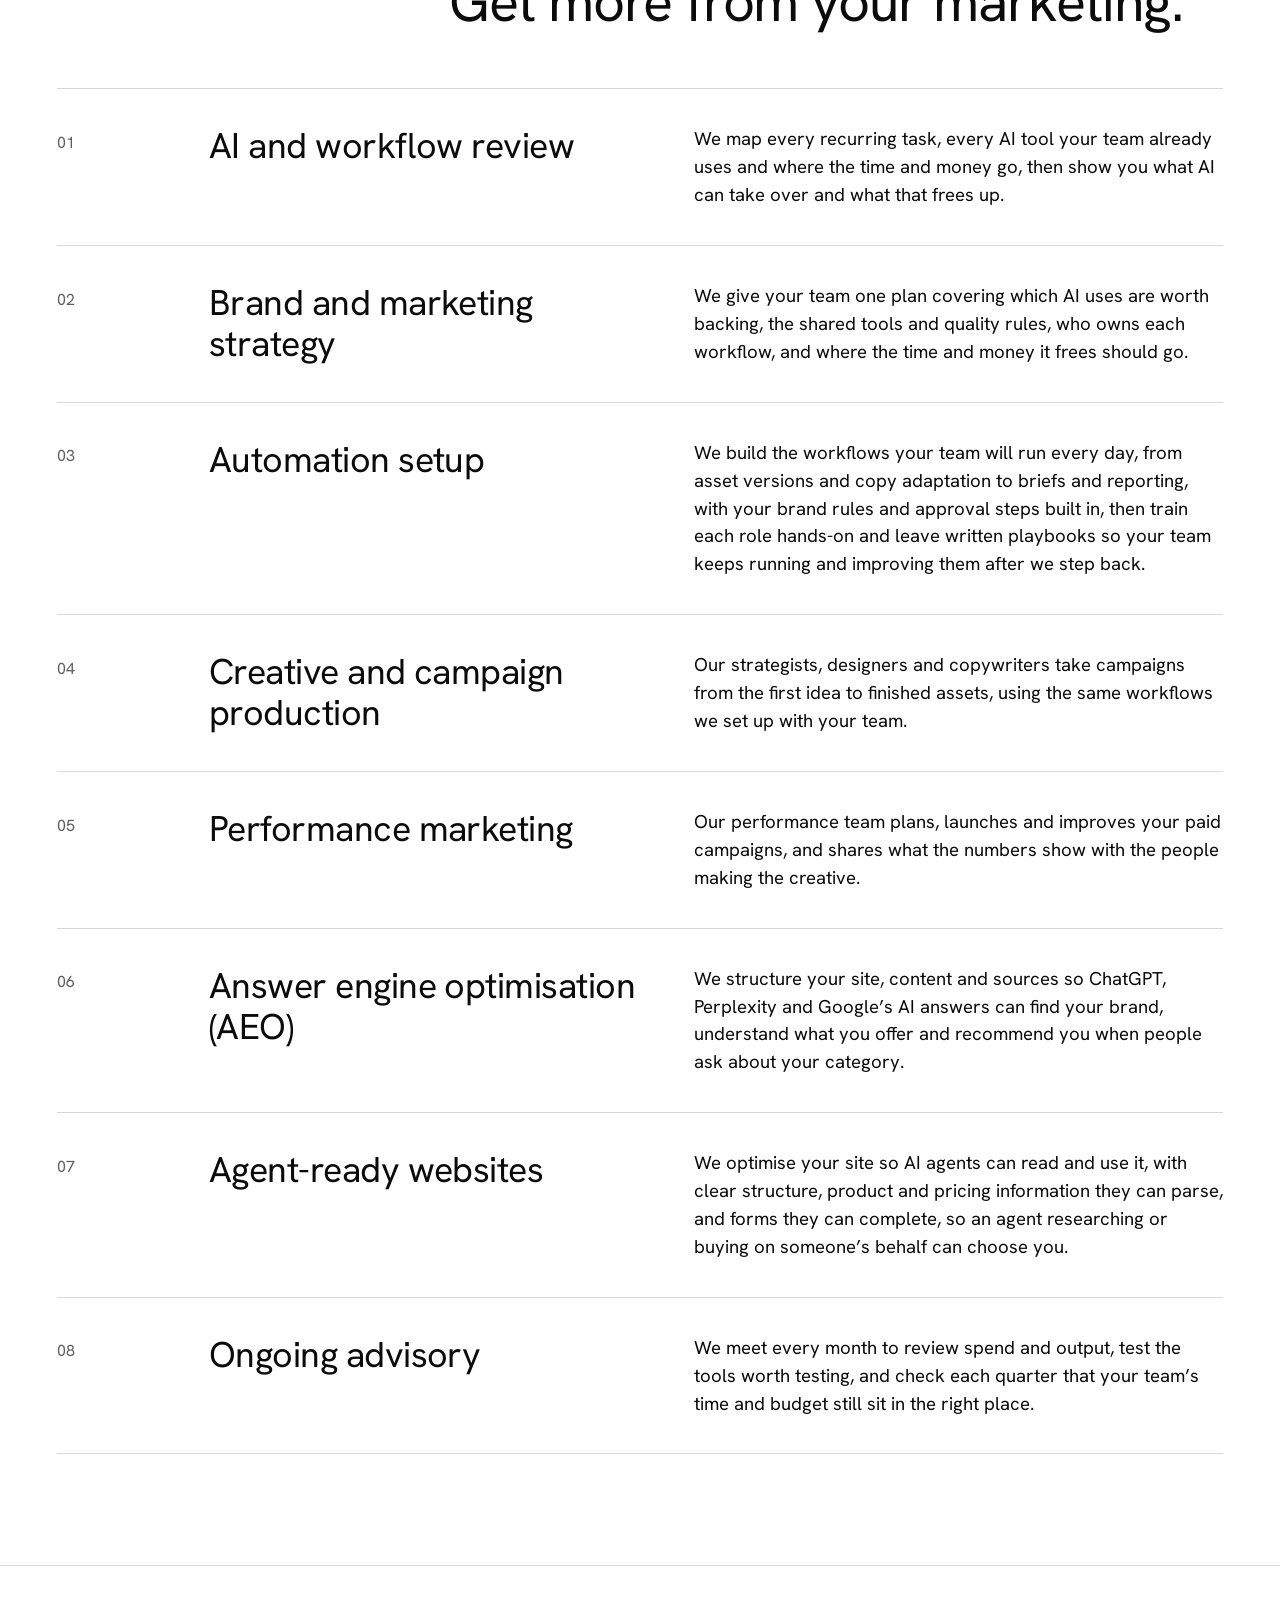
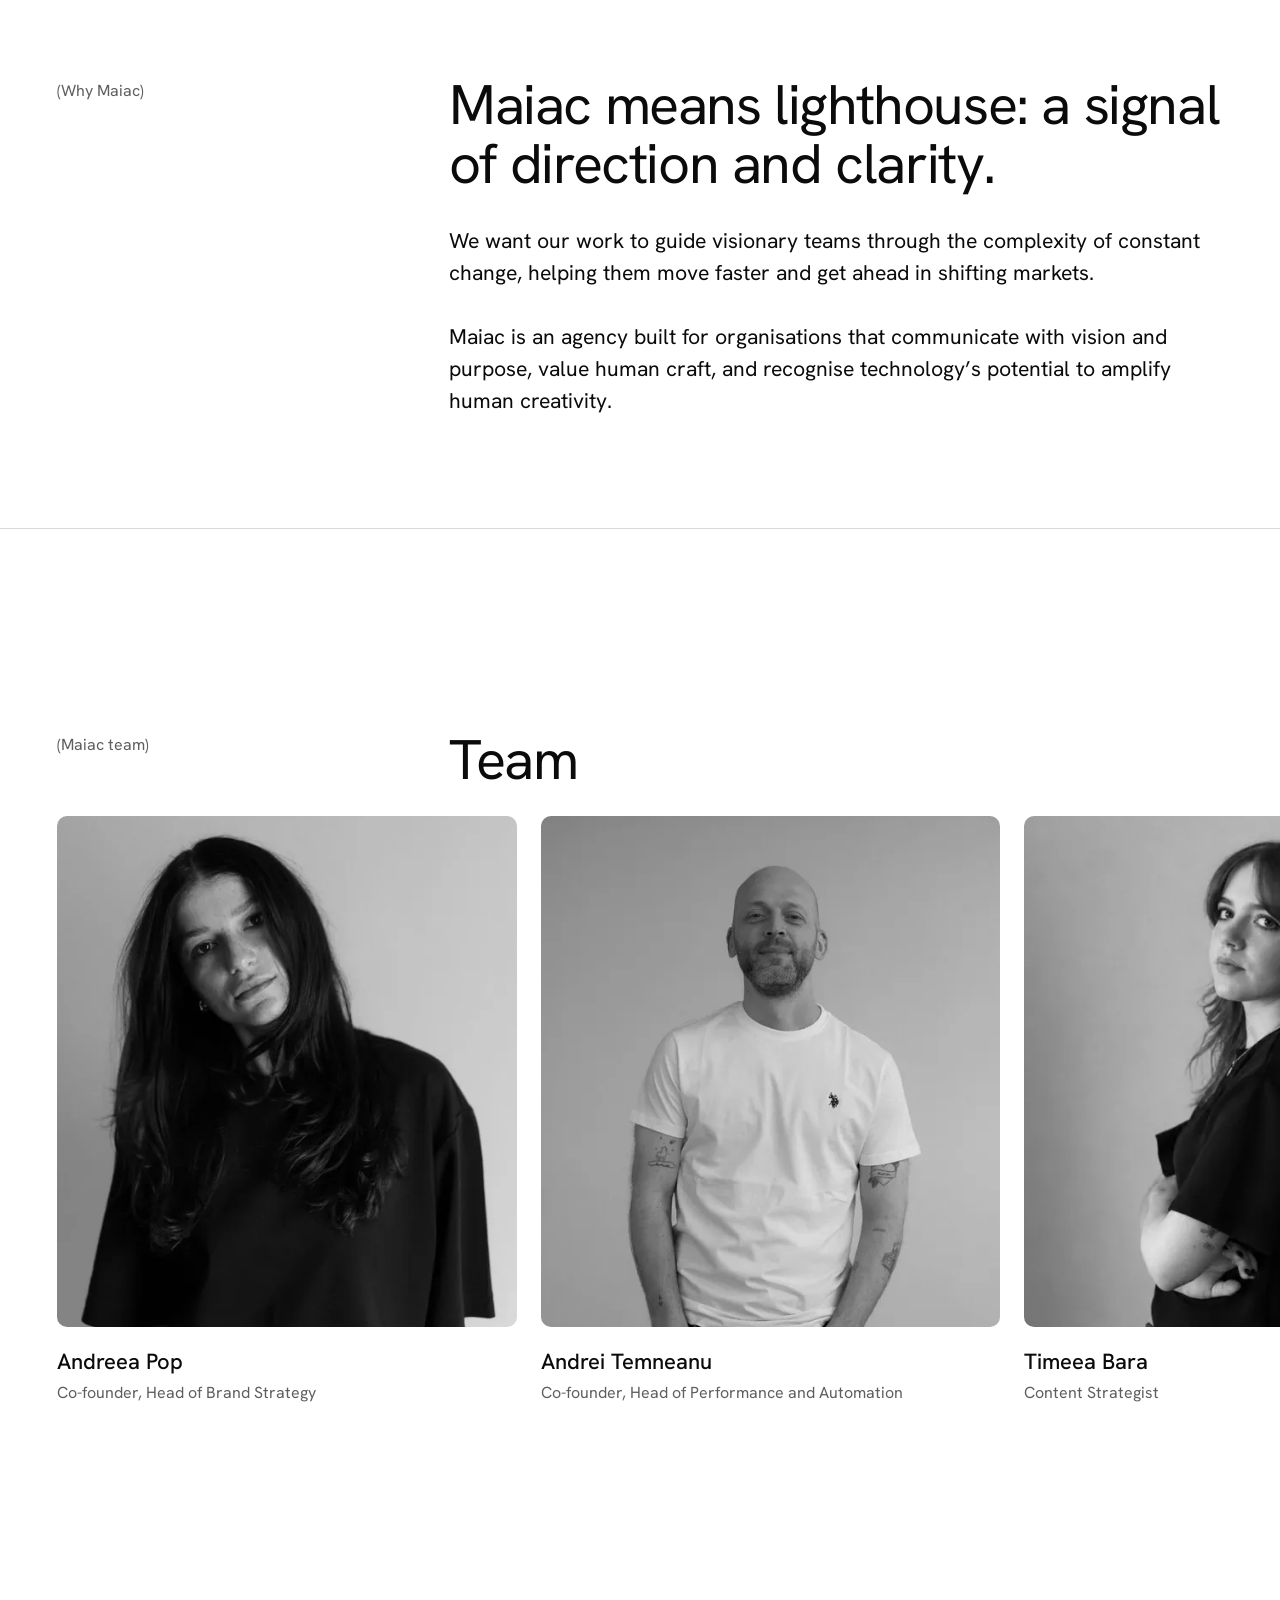
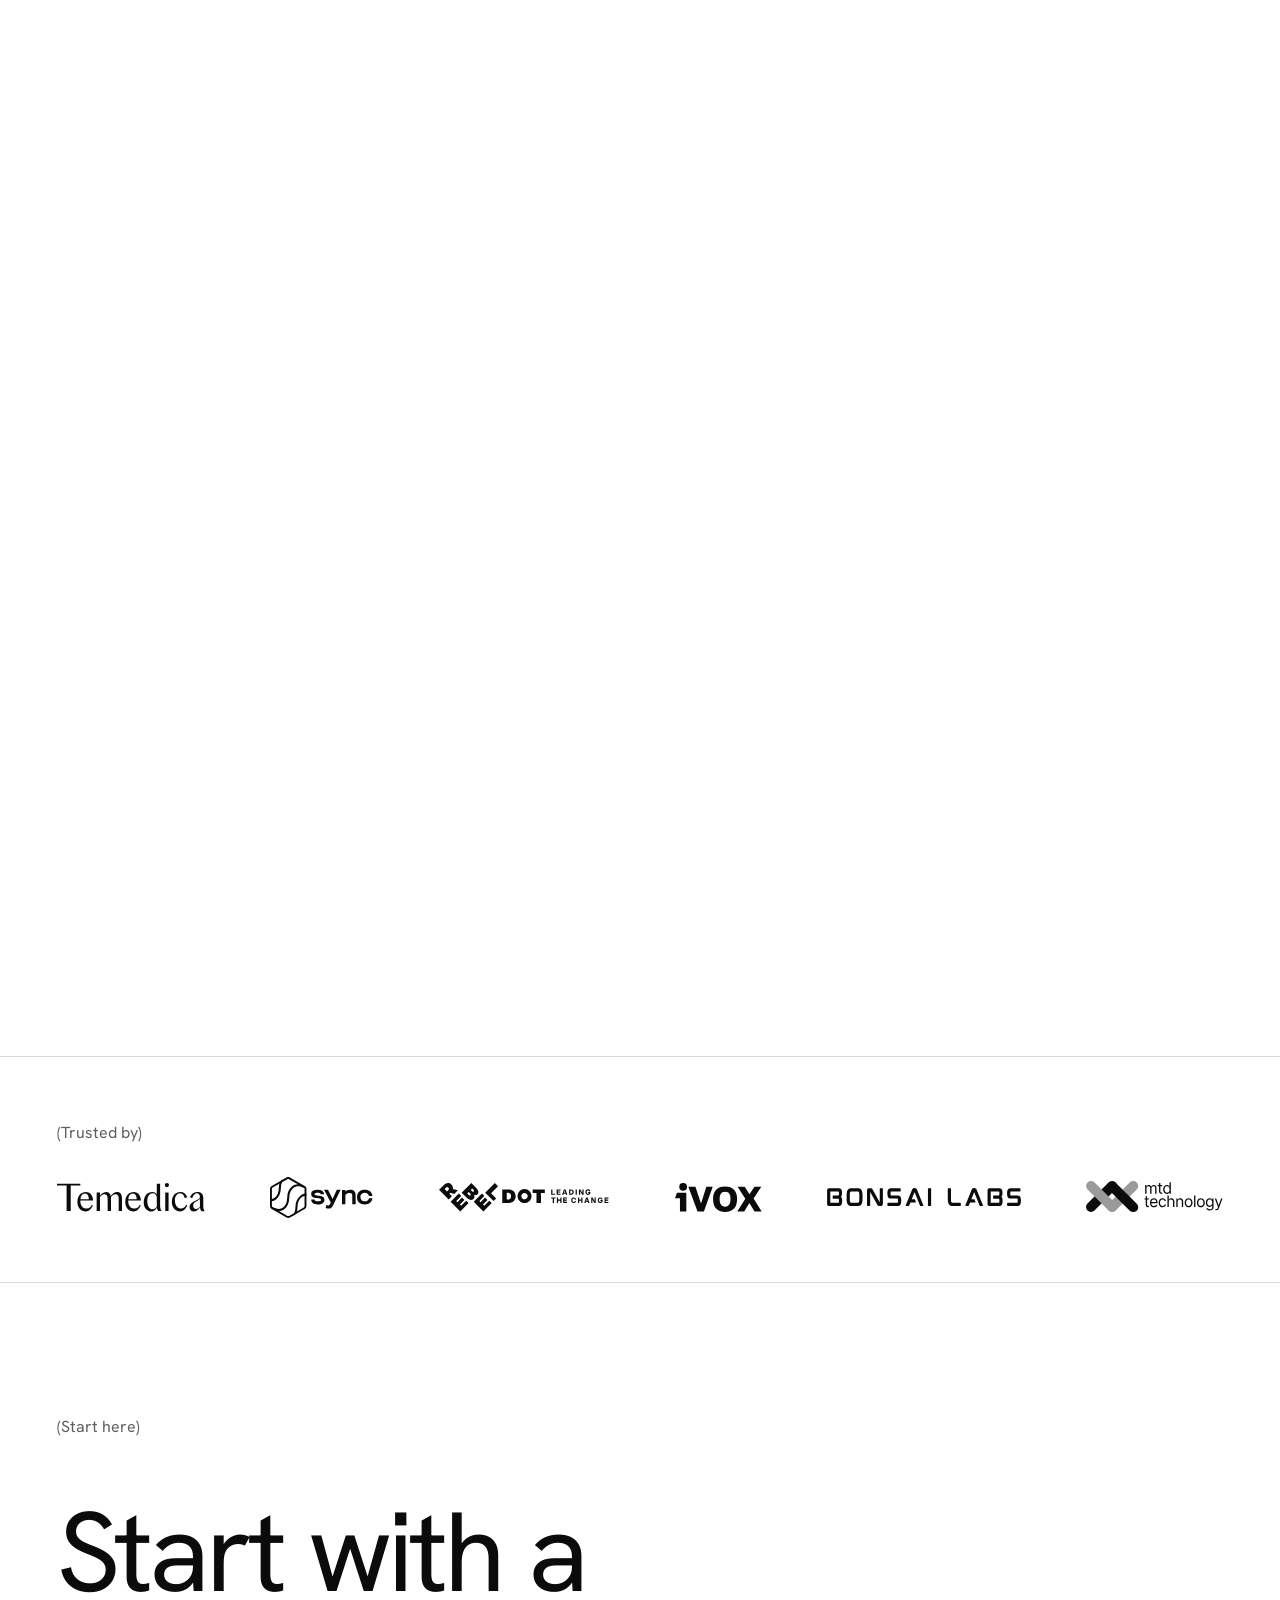
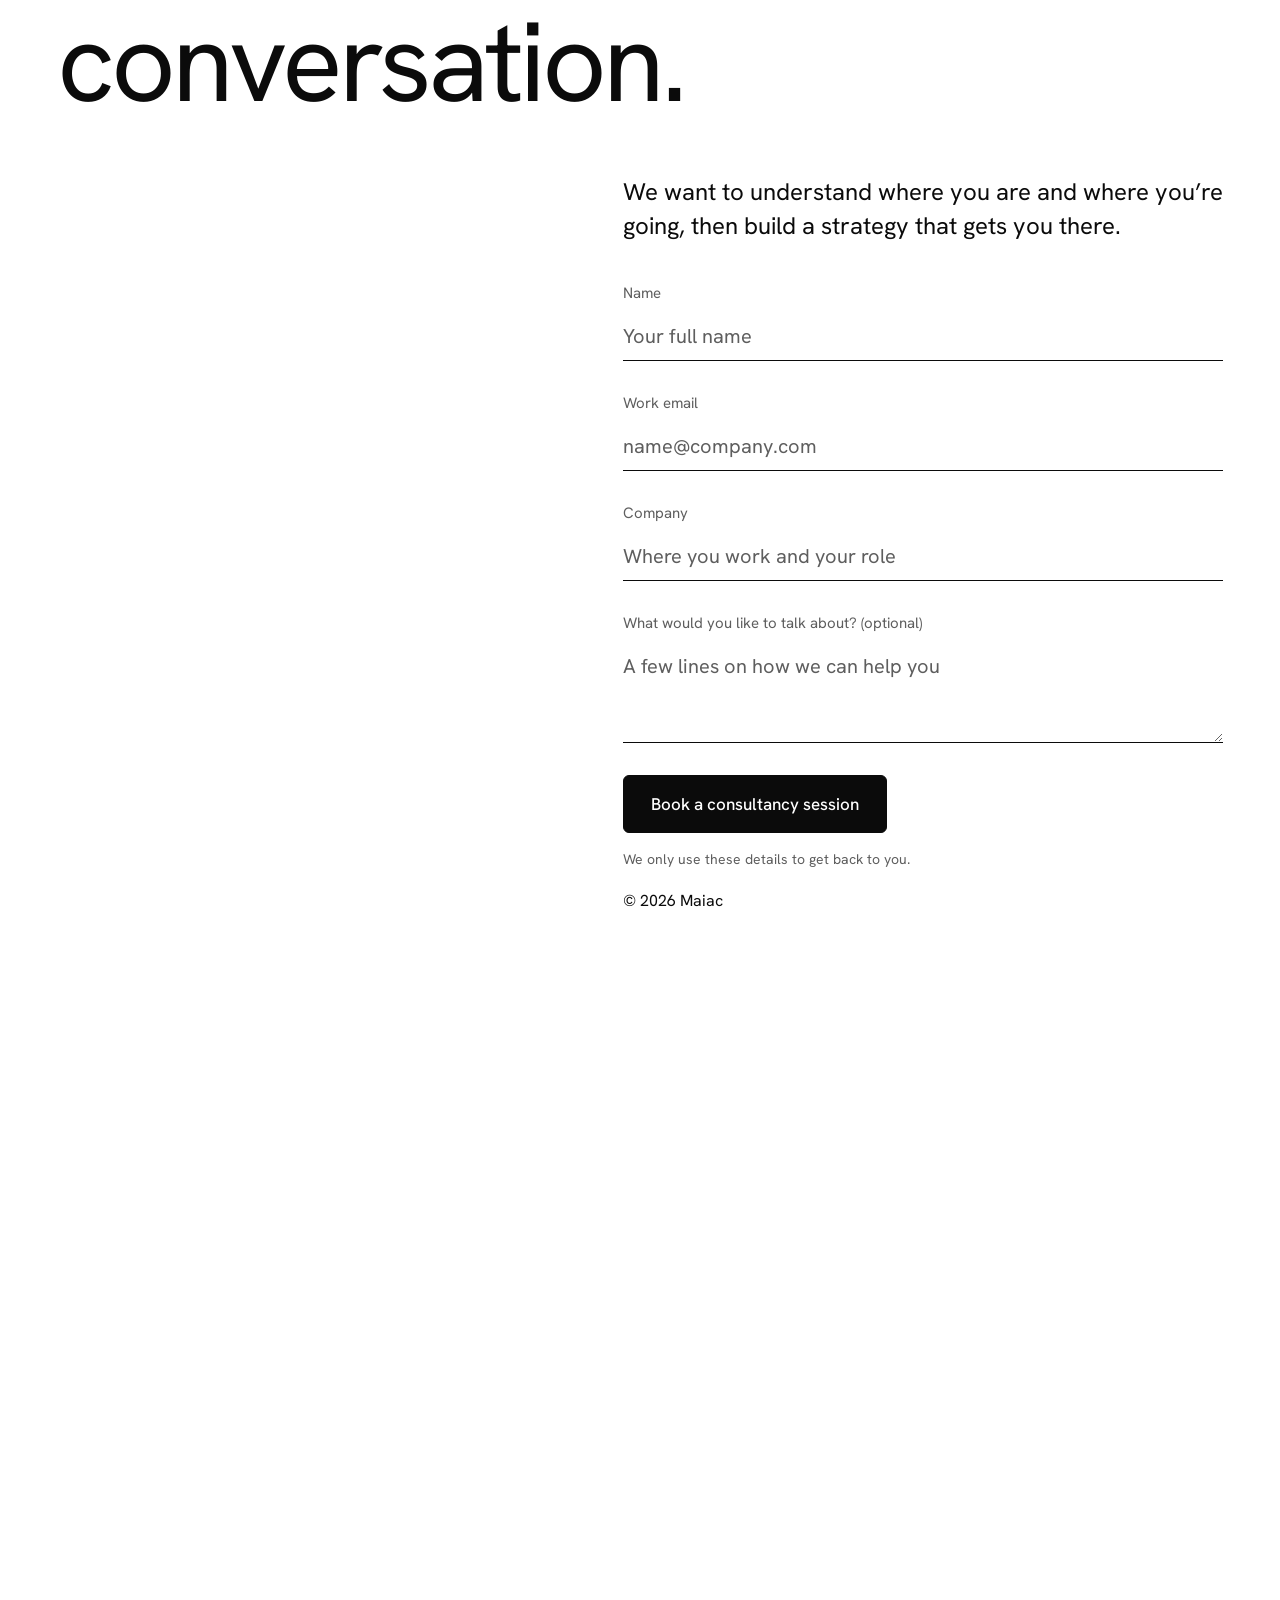
==== commit 2459cadb: "Publish larger shared dimensions from source 004872b" ====
--- a/index.html
+++ b/index.html
@@ -35,7 +35,7 @@
   <link rel="preload" href="assets/img/maiac-logo.svg" as="image" type="image/svg+xml">
   <link rel="stylesheet" href="assets/css/main.css?v=5f779af57a4c">
   <link rel="stylesheet" href="assets/css/home-updates.css?v=a0888f822f90">
-  <link rel="stylesheet" href="assets/css/shared-primitives.css?v=027ba8cf86b4">
+  <link rel="stylesheet" href="assets/css/shared-primitives.css?v=ed581dec7738">
   <link rel="icon" href="assets/img/favicon.svg" type="image/svg+xml">
   <link rel="icon" href="assets/img/favicon-32.png" sizes="32x32" type="image/png">
   <link rel="apple-touch-icon" href="assets/img/apple-touch-icon.png" sizes="180x180">
--- a/assets/css/shared-primitives.css
+++ b/assets/css/shared-primitives.css
@@ -1,6 +1,6 @@
 /* Shared interaction primitives. Keep page-specific composition in each page sheet. */
 :root {
-  --header-reserve: 11rem;
+  --header-reserve: 11.125rem;
   --header-h: var(--header-reserve);
   /* Service's established feedback scale is an explicit exception to the body token. */
   --form-status-size: clamp(1.0625rem, .95rem + .4722vw, 1.375rem);
@@ -30,6 +30,7 @@
 .site-header a, .site-header button { pointer-events: auto; }
 .site-header :focus-visible { outline-color: currentColor; }
 .site-header__logo img { filter: brightness(0) invert(1); }
+.site-header__list { line-height: 20px; }
 .site-header .menu-toggle { border-color: currentColor; }
 .site-header .menu-toggle:active { background: #fff; color: var(--ink); }
 
@@ -51,6 +52,7 @@
 
 /* Homepage CTA system, including finite loading, press and reduced-motion behavior. */
 .btn { border-color: var(--ink); }
+.btn--primary, .btn--secondary { line-height: 22.1px; }
 .btn--secondary { background: var(--paper); color: var(--ink); }
 .btn--primary:active { background: var(--paper); color: var(--ink); }
 .btn--secondary:active { background: var(--ink); color: var(--paper); }
@@ -64,6 +66,17 @@
 }
 @media (prefers-reduced-motion: reduce) { .btn { transition: none; } }
 
+/* The homepage underline treatment is shared by both pages. */
+.text-link {
+  padding-block-end: 2px;
+  background: linear-gradient(currentColor, currentColor) 0 100% / 0 1px no-repeat;
+  transition: background-size 320ms var(--ease-out);
+}
+@media (hover: hover) and (pointer: fine) {
+  .text-link:hover { background-size: 100% 1px; text-decoration: none; }
+}
+@media (prefers-reduced-motion: reduce) { .text-link { transition: none; } }
+
 /* Underline fields retain a visible forced-colors fallback. */
 .field__input:focus {
   outline: 2px solid transparent;
@@ -74,6 +87,8 @@
 @media (forced-colors: active) {
   .field__input:focus-visible, .menu-toggle:focus-visible { outline-color: Highlight; }
 }
+
+.field__error { line-height: 21px; }
 
 /* The service feedback rhythm is deliberate: near the action, before privacy text. */
 .form__status { font-size: var(--form-status-size); line-height: 1.5; }
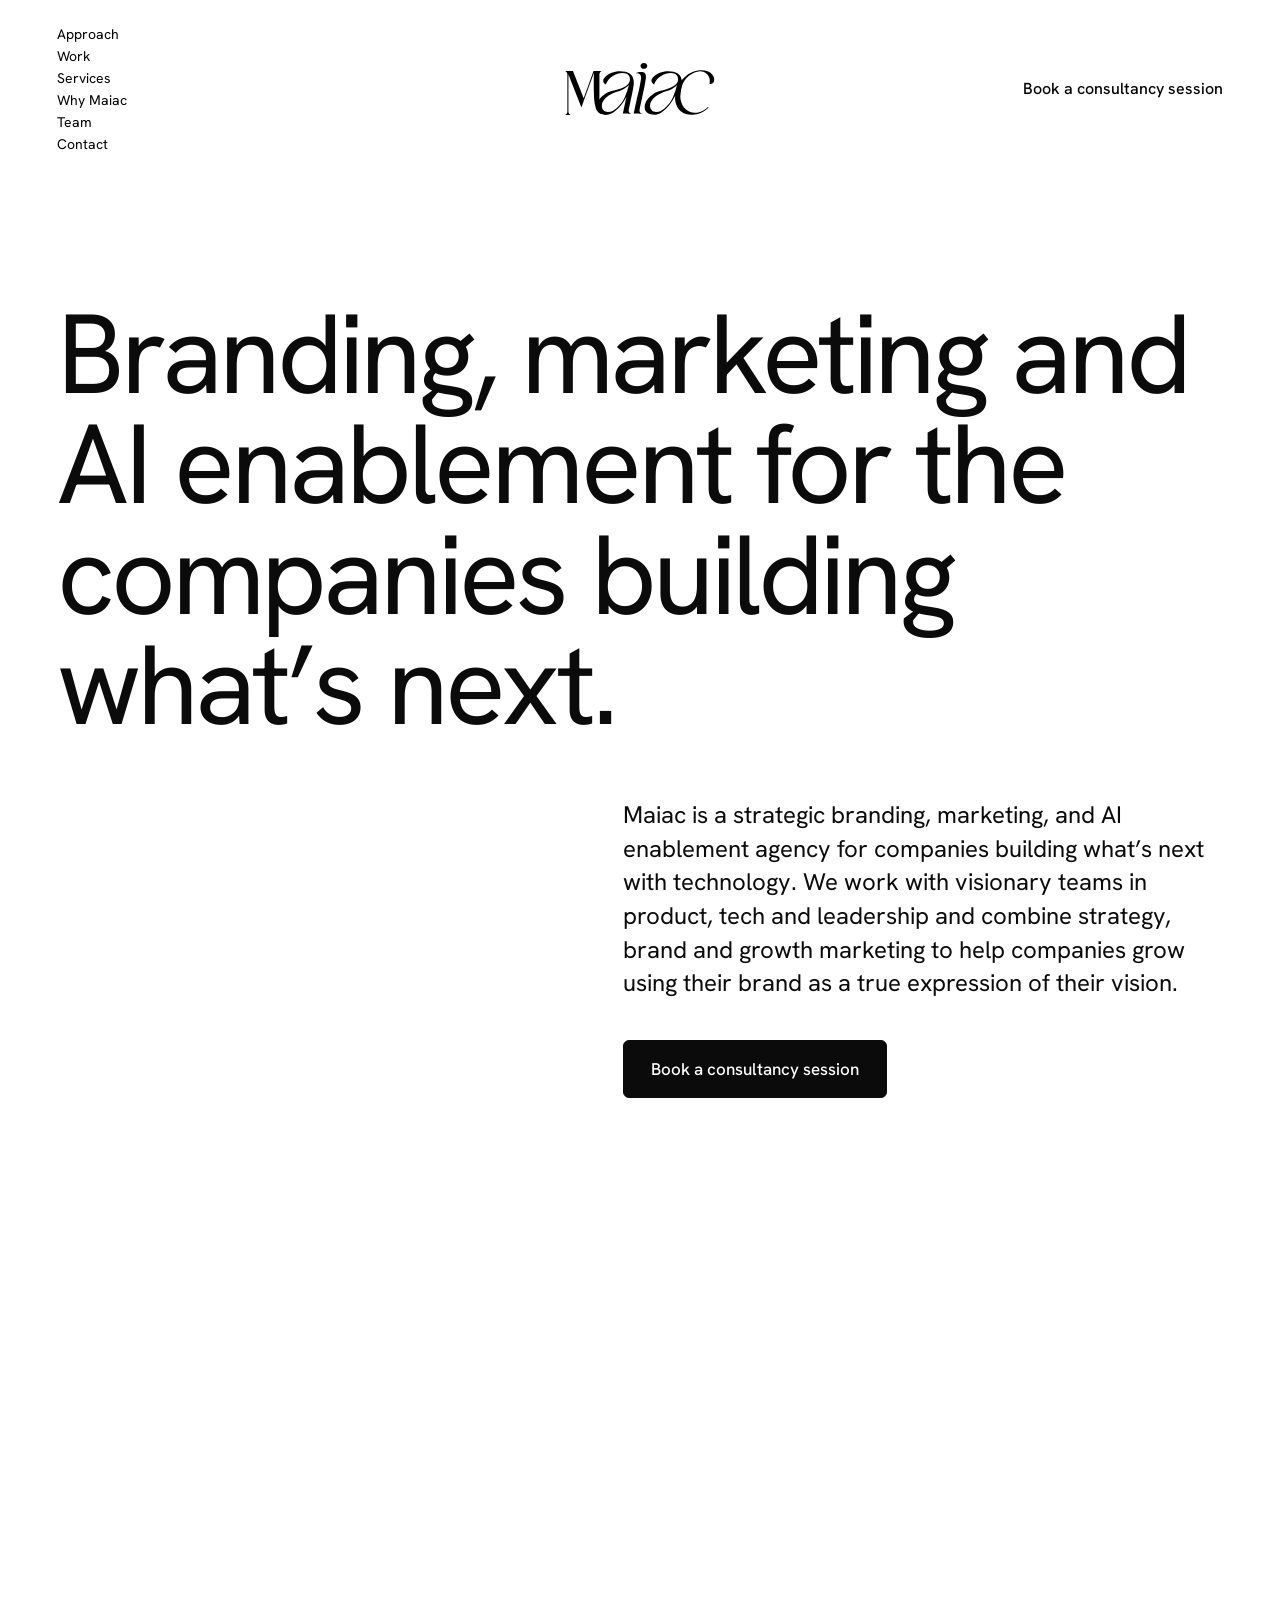
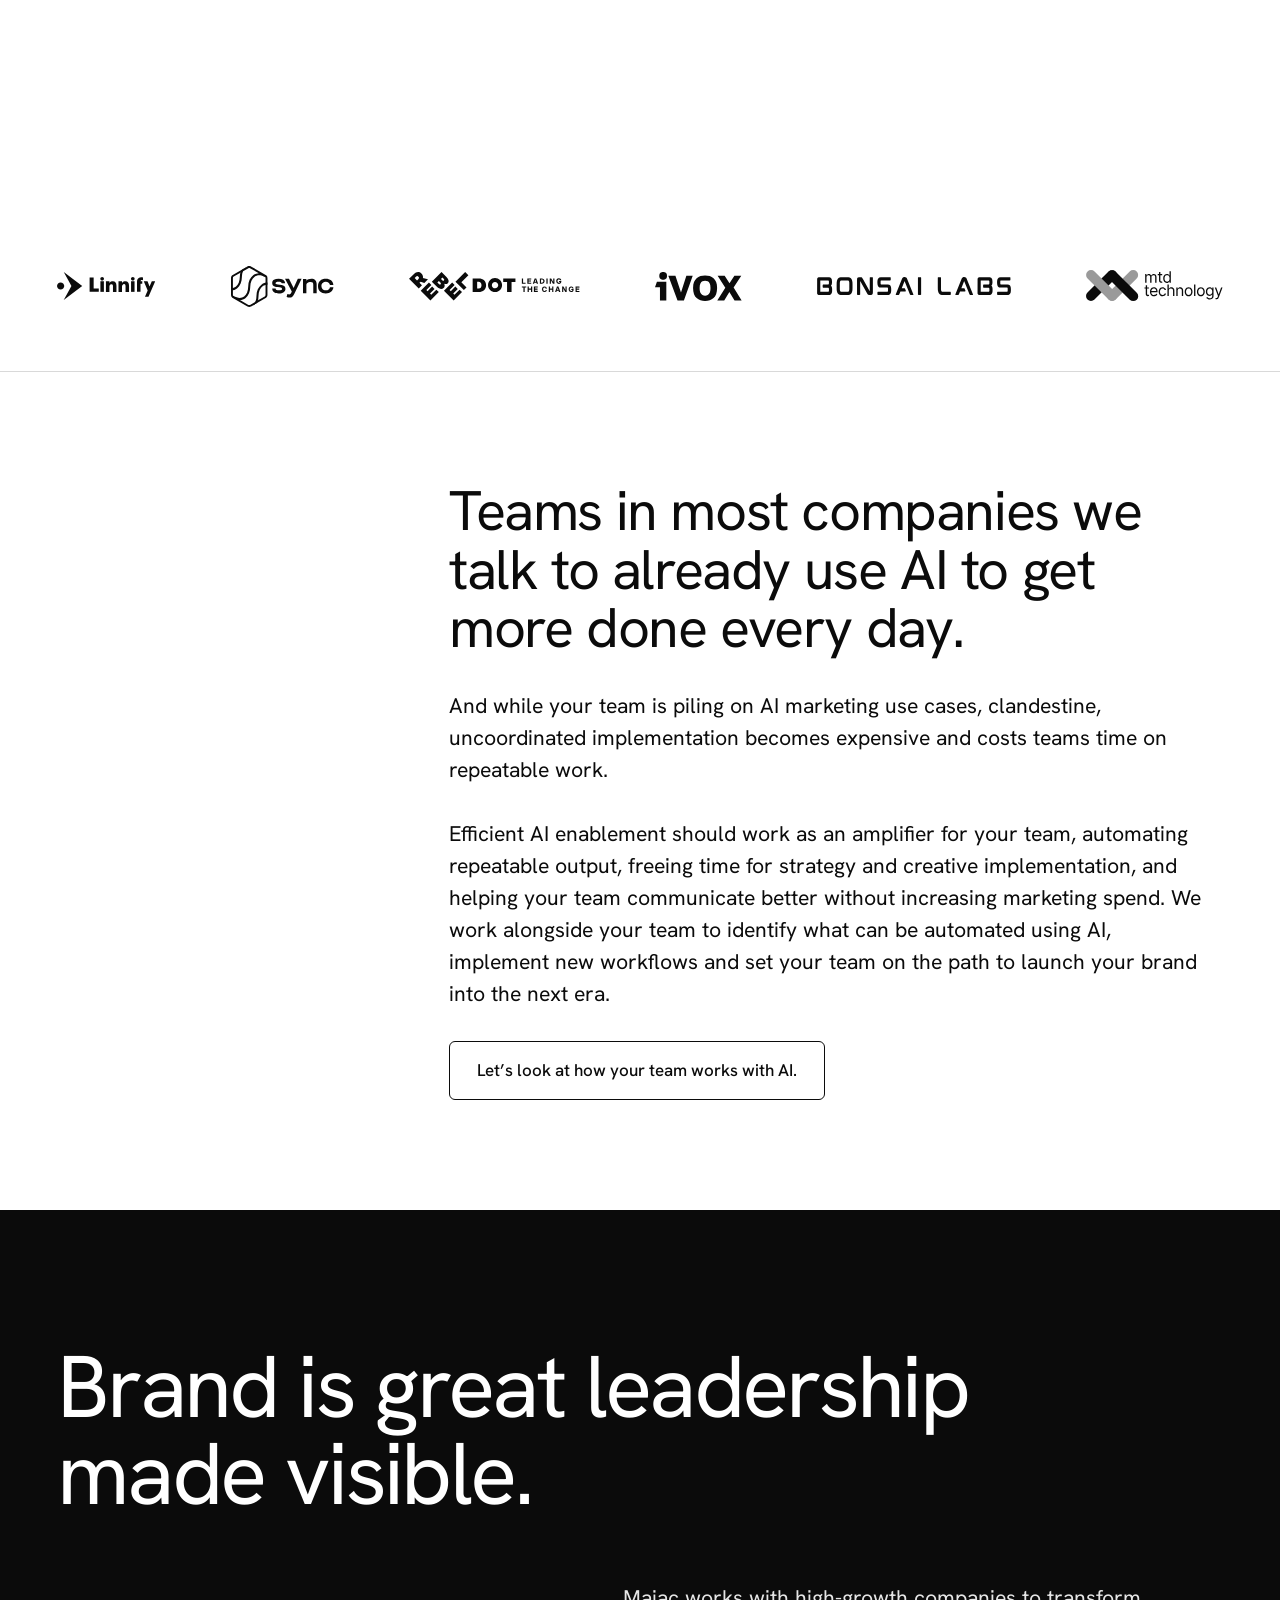
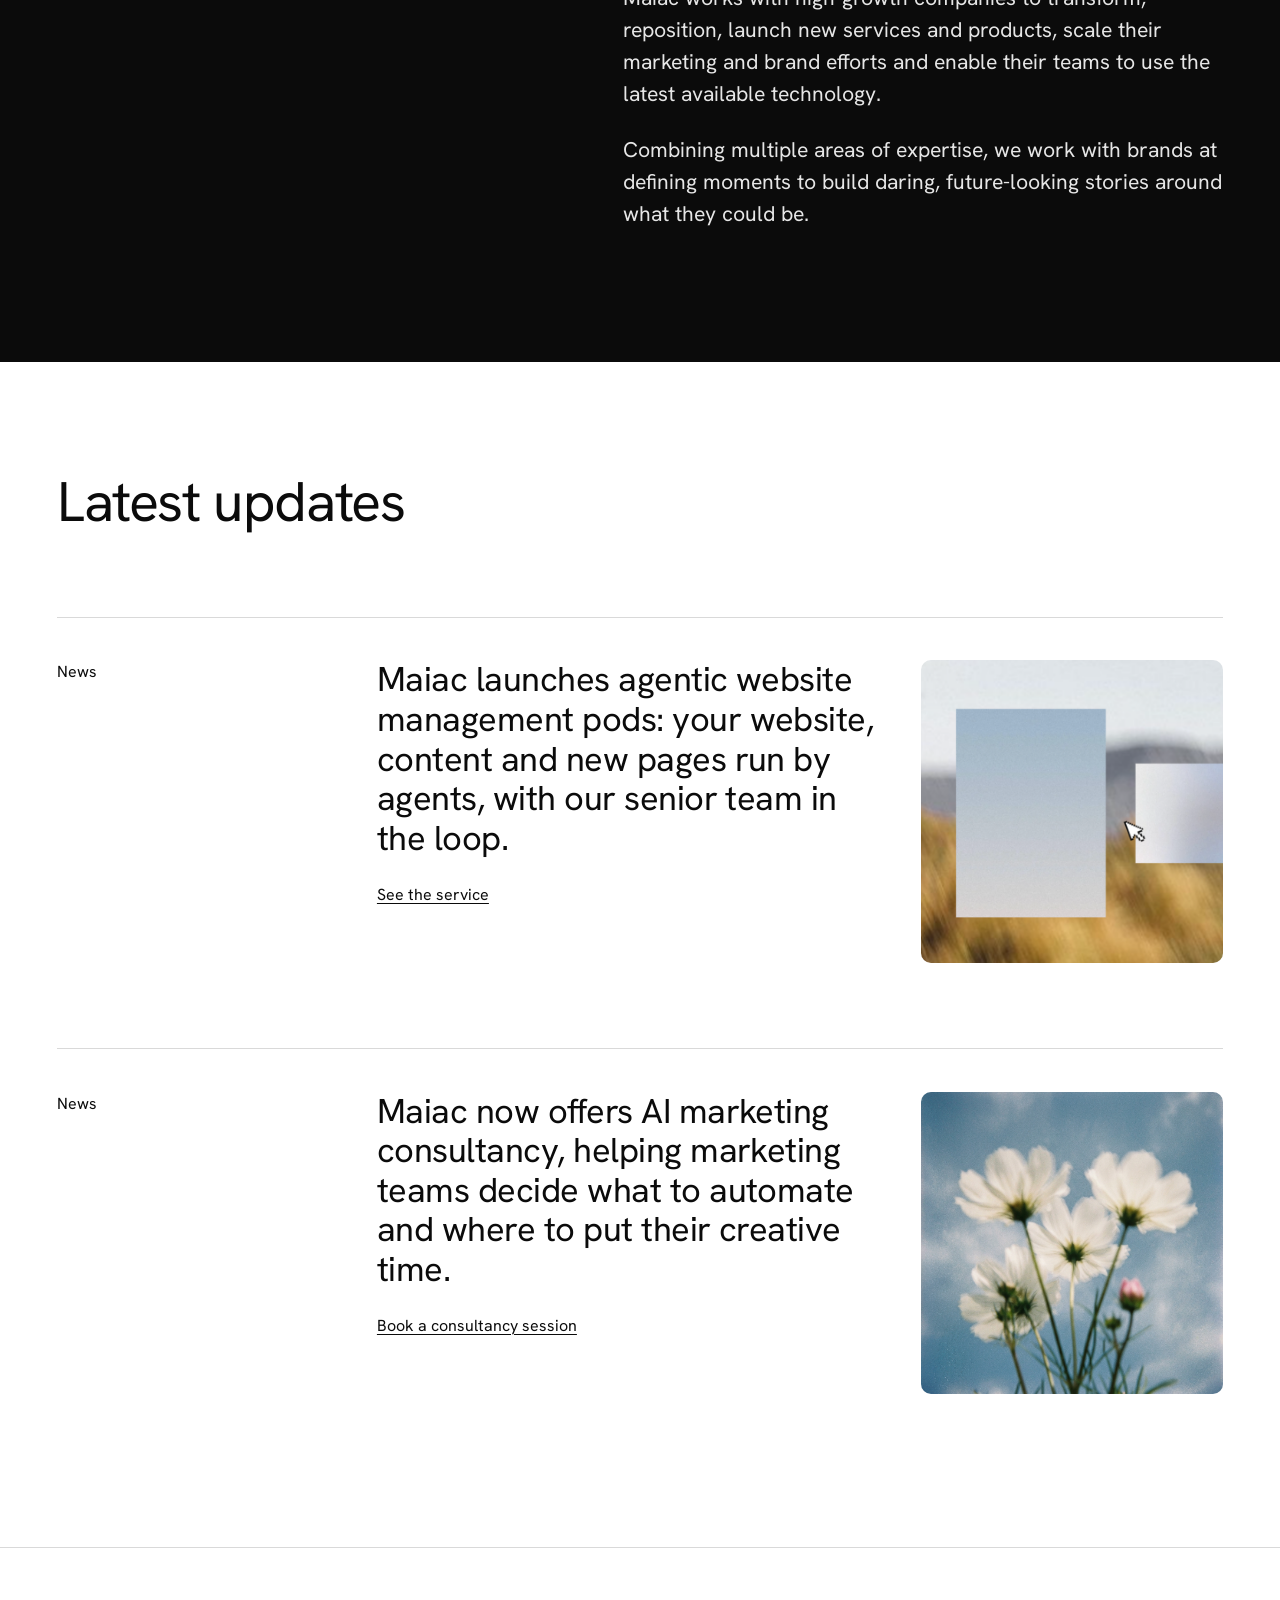
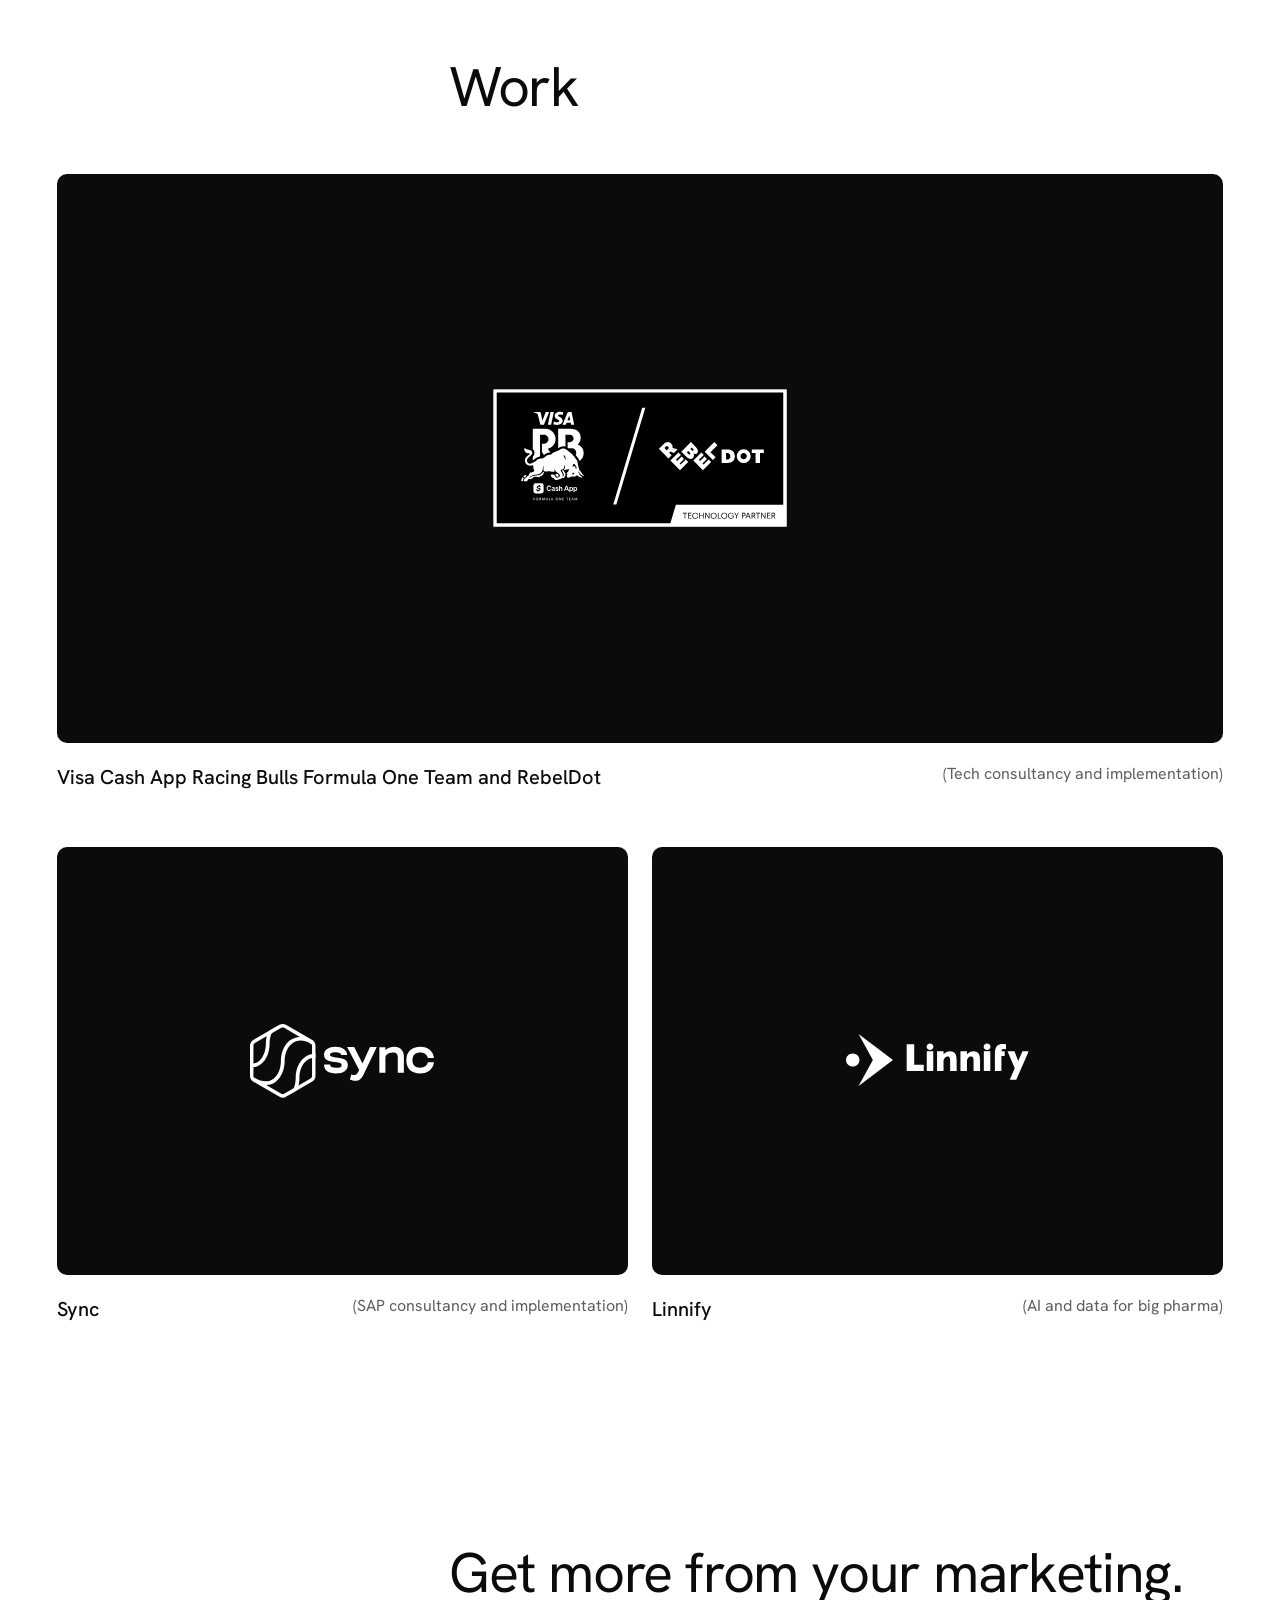
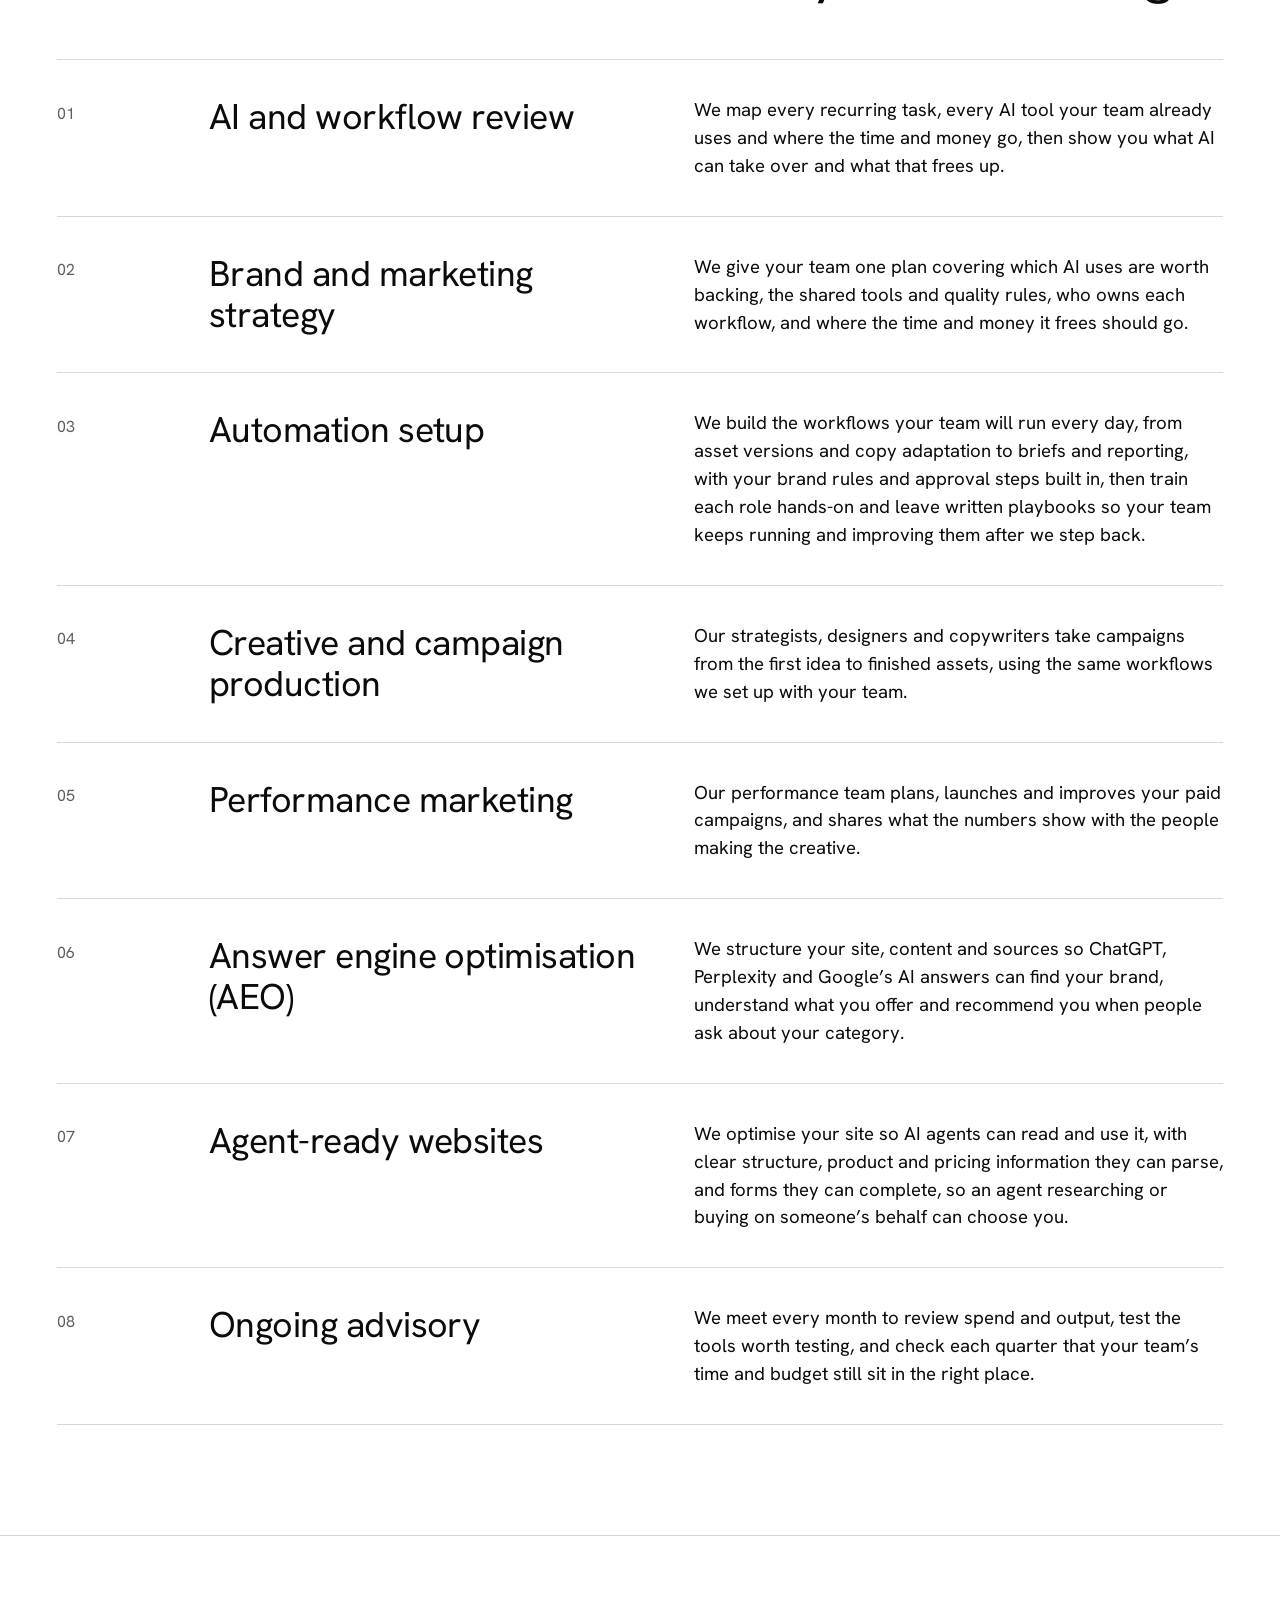
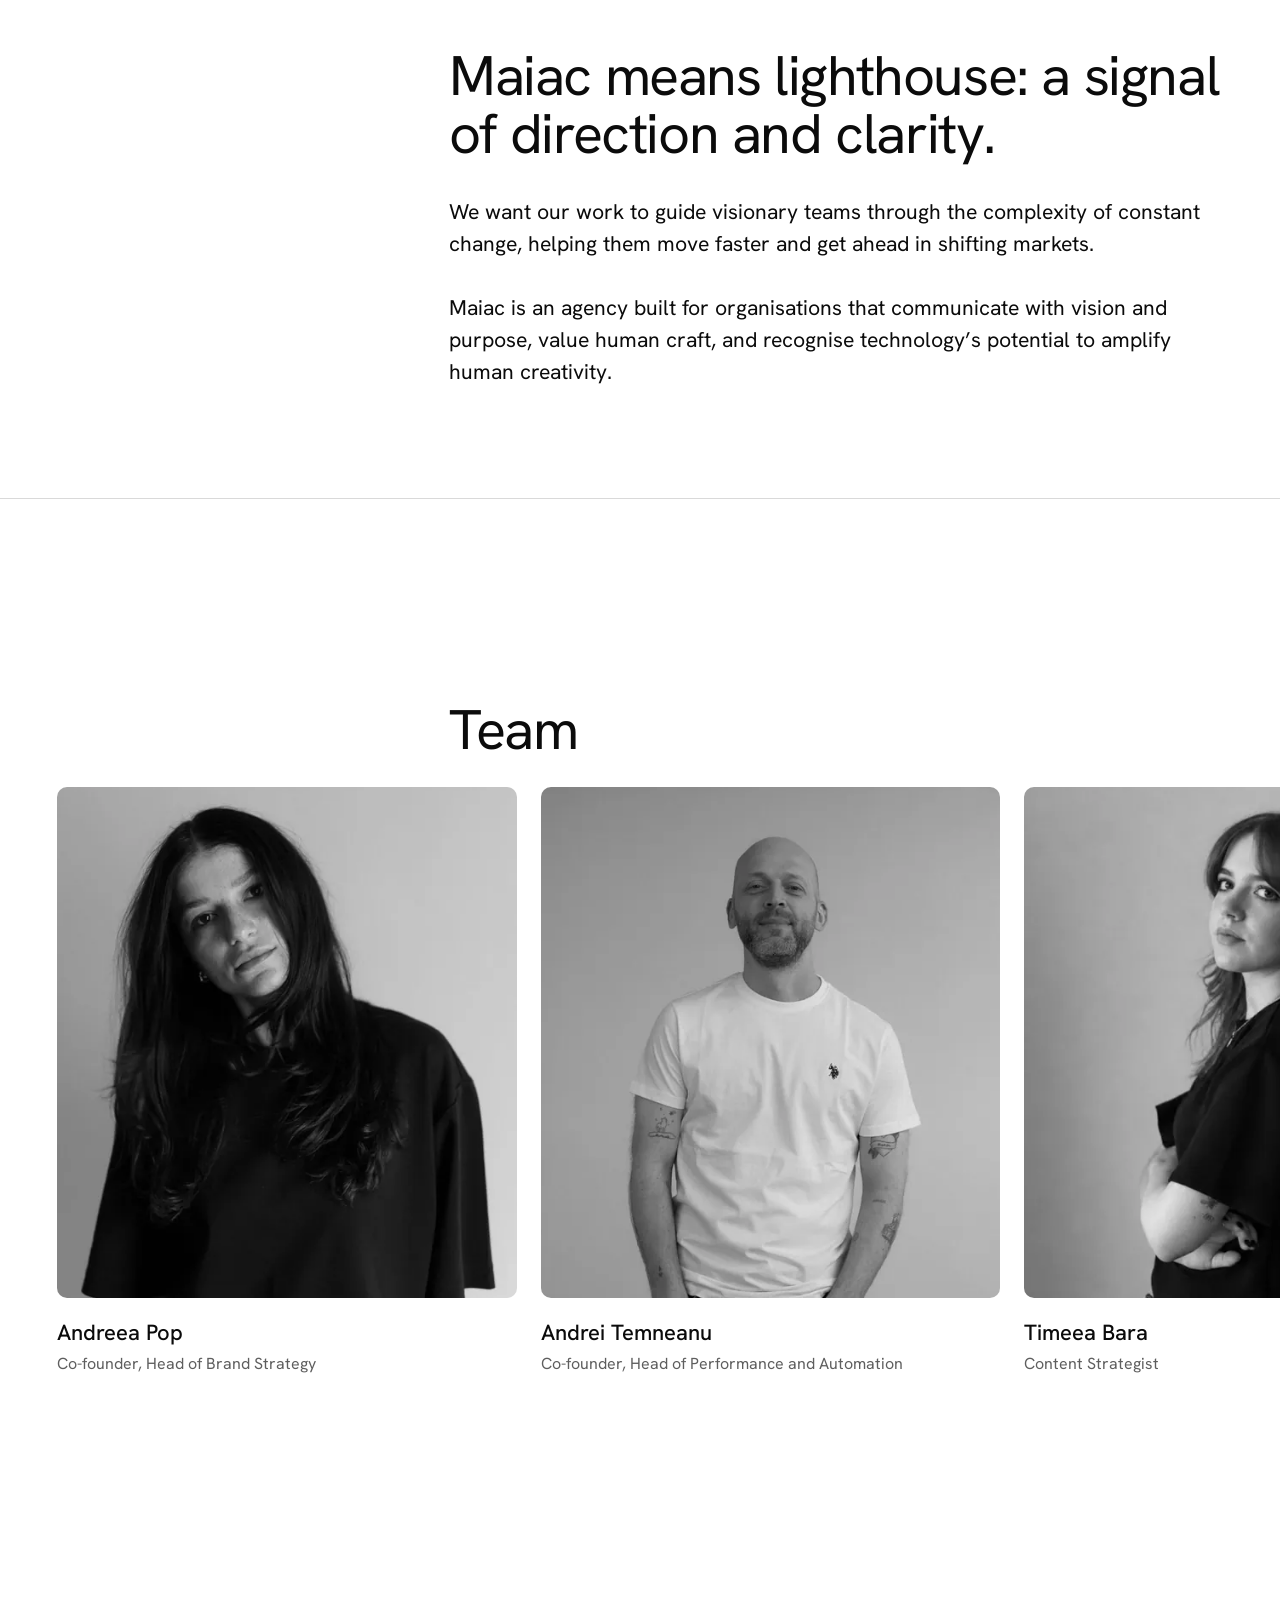
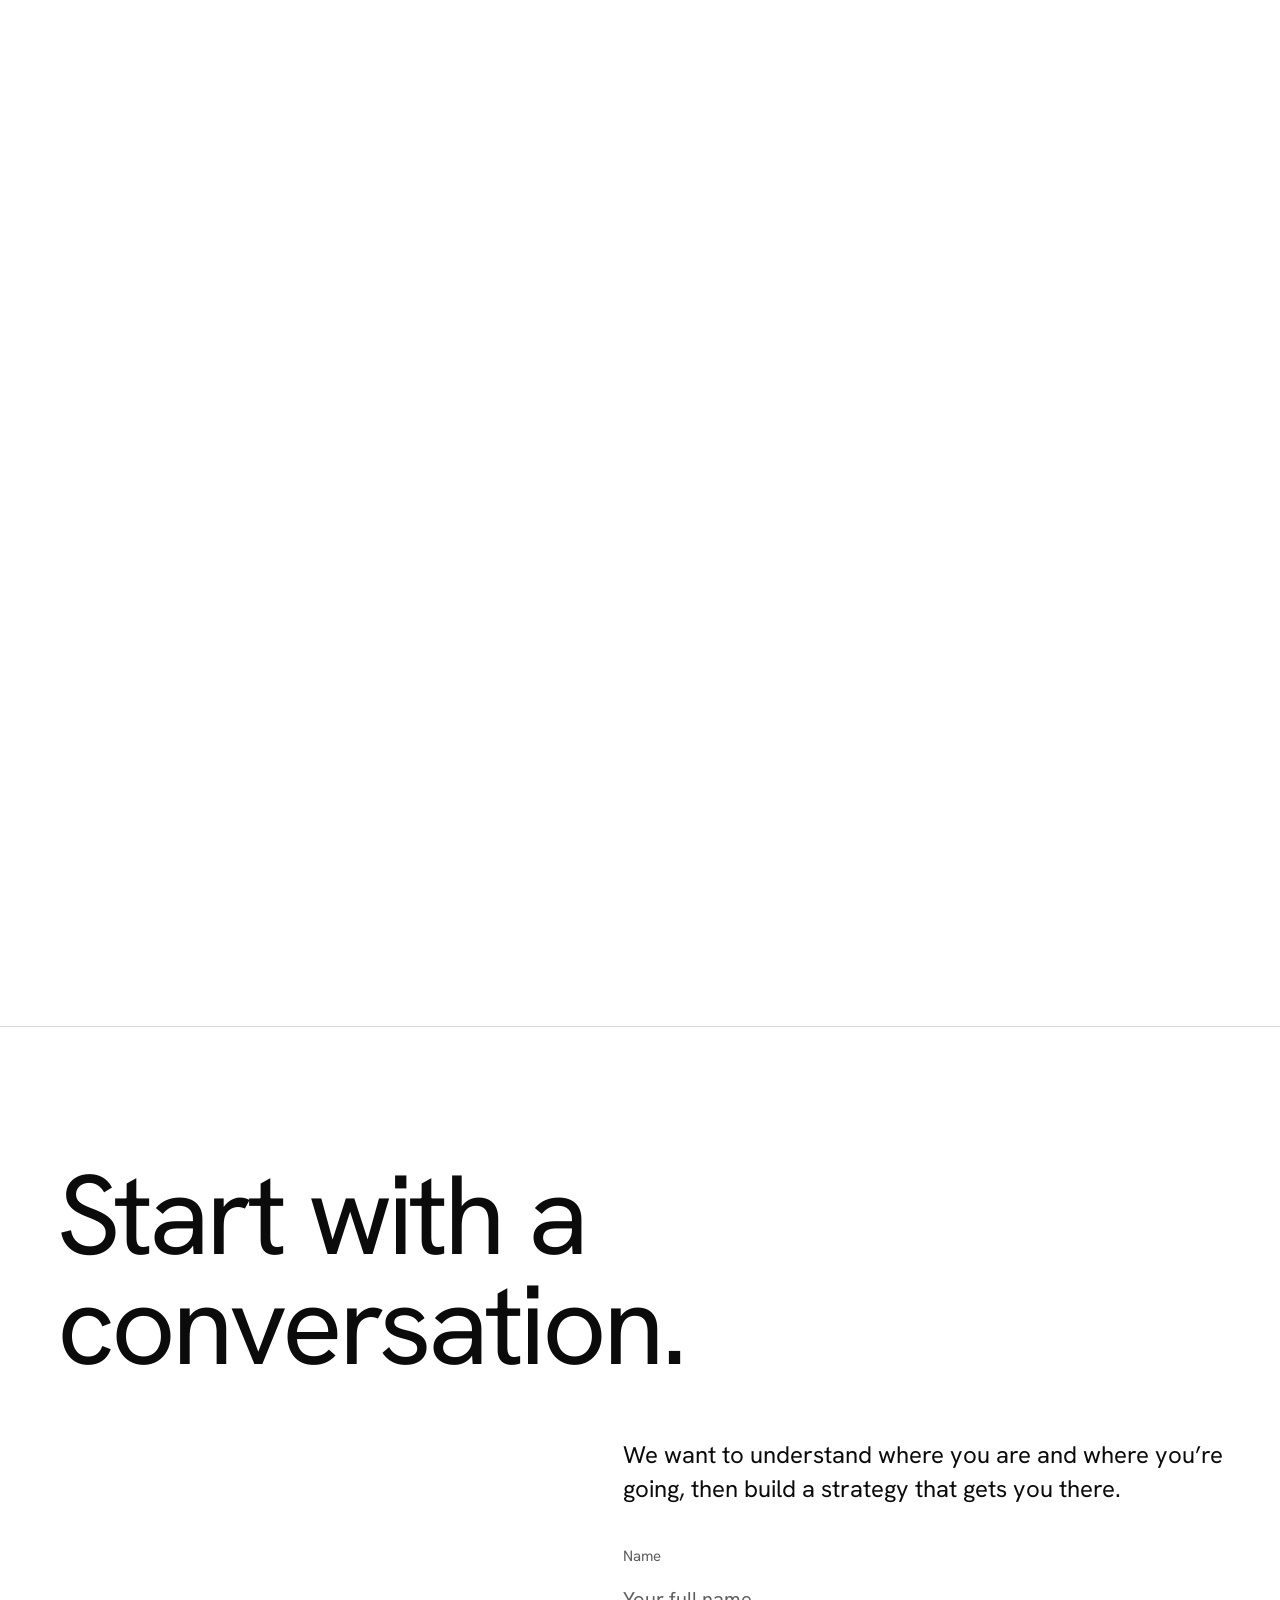
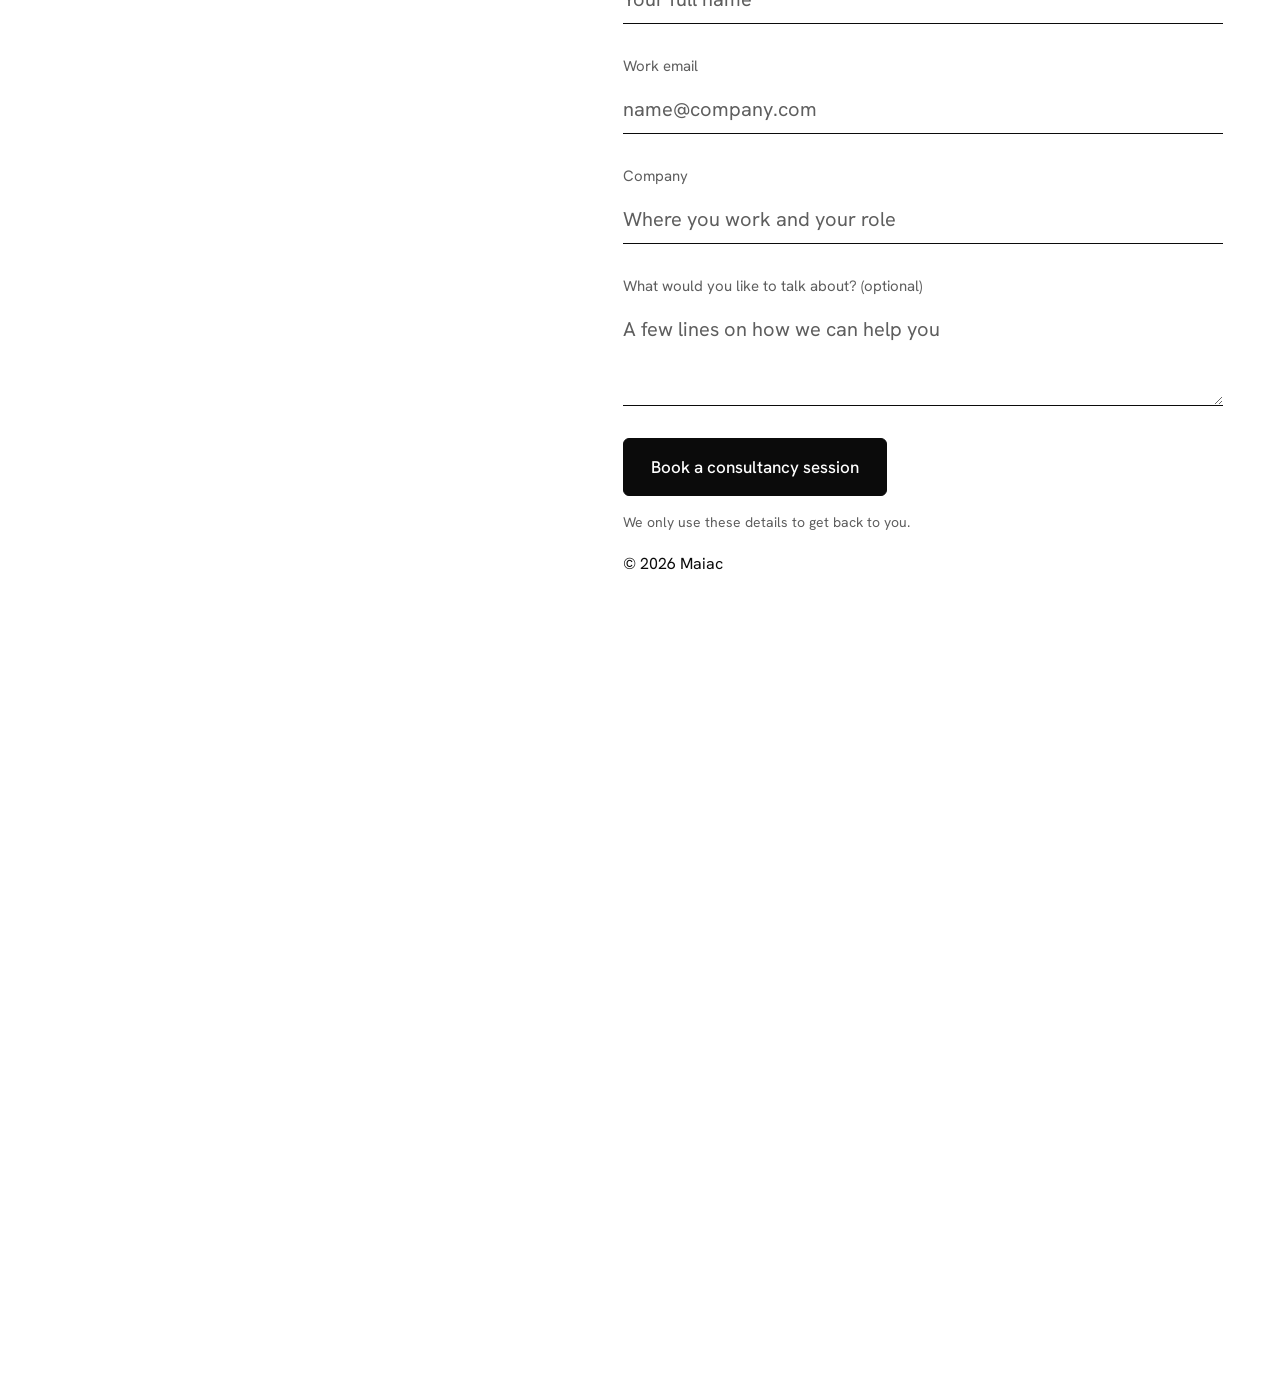
==== commit 29c646cc: "Preview November 3 Figma homepage and Open Graph changes" ====
--- a/index.html
+++ b/index.html
@@ -15,8 +15,12 @@
   <meta property="og:description" content="Branding, marketing and AI enablement for the companies building what’s next.">
   <link rel="canonical" href="https://maiac.agency/">
   <meta property="og:url" content="https://maiac.agency/">
-  <meta property="og:image" content="https://maiac.agency/assets/img/waves-1200.jpg">
+  <meta property="og:image" content="https://flaviusapop.github.io/maiac-ai-marketing-stage/assets/img/og-homepage.jpg">
+  <meta property="og:image:width" content="2400">
+  <meta property="og:image:height" content="1260">
+  <meta property="og:image:alt" content="Maiac: branding, marketing and AI enablement">
   <meta name="twitter:card" content="summary_large_image">
+  <meta name="twitter:image" content="https://flaviusapop.github.io/maiac-ai-marketing-stage/assets/img/og-homepage.jpg">
 
   <script type="application/ld+json">
   {
@@ -34,7 +38,7 @@
   <link rel="preload" href="assets/fonts/hanken-grotesk-latin-500-normal.woff2" as="font" type="font/woff2" crossorigin>
   <link rel="preload" href="assets/img/maiac-logo.svg" as="image" type="image/svg+xml">
   <link rel="stylesheet" href="assets/css/main.css?v=5f779af57a4c">
-  <link rel="stylesheet" href="assets/css/home-updates.css?v=a0888f822f90">
+  <link rel="stylesheet" href="assets/css/home-updates.css?v=2e013dcfd2c3">
   <link rel="stylesheet" href="assets/css/shared-primitives.css?v=ed581dec7738">
   <link rel="icon" href="assets/img/favicon.svg" type="image/svg+xml">
   <link rel="icon" href="assets/img/favicon-32.png" sizes="32x32" type="image/png">
@@ -156,10 +160,23 @@
         </picture>
       </div>
 
+      <!-- TRUSTED BY -->
+      <section class="trusted" aria-label="Trusted by">
+        <div class="container trusted__content">
+          <ul class="trusted__logos" role="list">
+            <li><img class="trusted__logo--linnify" src="assets/img/client-linnify.svg" alt="Linnify" width="99" height="28" loading="lazy"></li>
+            <li><img src="assets/img/client-sync.svg" alt="Sync" width="103" height="41" loading="lazy"></li>
+            <li><img src="assets/img/client-rebeldot.svg" alt="RebelDot" width="159" height="27" loading="lazy"></li>
+            <li><img src="assets/img/client-ivox.svg" alt="iVOX" width="84" height="28" loading="lazy"></li>
+            <li><img class="trusted__logo--bonsai" src="assets/img/client-bonsai-labs.svg" alt="Bonsai Labs" width="194" height="18" loading="lazy"></li>
+            <li><img class="trusted__logo--mtd" src="assets/img/client-mtd-technology.svg" alt="MTD Technology" width="137" height="32" loading="lazy"></li>
+          </ul>
+        </div>
+      </section>
+
       <!-- APPROACH: the problem -->
       <section class="section section--rule" id="approach" aria-labelledby="problem-title" data-section>
         <div class="container split">
-          <p class="eyebrow split__label">(Where teams get stuck)</p>
           <div class="split__content stack">
             <h2 class="display-m" id="problem-title">Teams in most companies we talk to already use AI to get more done every day.</h2>
             <div class="prose">
@@ -174,12 +191,11 @@
       <!-- APPROACH: point of view (dark) -->
       <section class="section section--dark shift" aria-labelledby="shift-title">
         <div class="container">
-          <p class="eyebrow eyebrow--dark">(Our point of view)</p>
           <h2 class="display-l shift__title" id="shift-title">Brand is great leadership<br>made visible.</h2>
           <div class="aside-col prose prose--dark">
             <p>Maiac works with high-growth companies to transform, reposition, launch new services and products, scale their marketing and brand efforts and enable their teams to use the latest available technology.</p>
             <p>Combining multiple areas of expertise, we work with brands at defining moments to build daring, future-looking stories around what they could be.</p>
-            <p hidden>We amplify your creative powerhouse with strategists, designers, copywriters and performance marketers to get your client values and messages in front of your audiences before your competition does.</p>
+
           </div>
         </div>
       </section>
@@ -211,7 +227,6 @@
       <section class="section section--rule" id="work" aria-labelledby="work-title" data-section>
         <div class="container">
           <div class="split split--head">
-            <p class="eyebrow split__label">(Selected work)</p>
             <h2 class="display-m split__content" id="work-title">Work</h2>
           </div>
 
@@ -220,13 +235,10 @@
             <article class="work-card work-card--feature">
               <div class="work-card__media">
                 <picture>
-                  <source type="image/webp" srcset="assets/img/work-vcarb-1312.webp 1312w, assets/img/work-vcarb-2400.webp 2400w" sizes="(min-width: 1440px) 1312px, (min-width: 450px) 91.1vw, calc(100vw - 40px)">
-                  <img class="work-card__img" src="assets/img/work-vcarb-1312.jpg" srcset="assets/img/work-vcarb-1312.jpg 1312w, assets/img/work-vcarb-2400.jpg 2400w" sizes="(min-width: 1440px) 1312px, (min-width: 450px) 91.1vw, calc(100vw - 40px)" alt="The Maiac crew filming a driver on a karting track for the Rebels at Speed campaign" width="2400" height="1171" loading="lazy" decoding="async">
+                  <source type="image/webp" srcset="assets/img/work-racing-bulls-golden-hour-640.webp 640w, assets/img/work-racing-bulls-golden-hour-864.webp 864w" sizes="(min-width: 1440px) 1312px, (min-width: 450px) 91.1vw, calc(100vw - 40px)">
+                  <img class="work-card__img" src="assets/img/work-racing-bulls-golden-hour-864.jpg" srcset="assets/img/work-racing-bulls-golden-hour-640.jpg 640w, assets/img/work-racing-bulls-golden-hour-864.jpg 864w" sizes="(min-width: 1440px) 1312px, (min-width: 450px) 91.1vw, calc(100vw - 40px)" alt="The team on the Racing Bulls karting track in the golden-hour light" width="864" height="515" loading="lazy" decoding="async">
                 </picture>
-                <picture class="work-card__overlay">
-                  <source type="image/webp" srcset="assets/img/work-vcarb-lockup.webp">
-                  <img src="assets/img/work-vcarb-lockup.png" alt="Visa Cash App RB Formula One Team and RebelDot, technology partner" width="662" height="304" loading="lazy" decoding="async">
-                </picture>
+                <img class="work-card__overlay" src="assets/img/work-racing-bulls-rebeldot-lockup.svg" alt="Visa Cash App Racing Bulls Formula One Team and RebelDot, technology partner" width="331" height="155" loading="lazy" decoding="async">
                 <span class="work-label" data-work-label aria-hidden="true"><span>Creative direction, Performance</span></span>
               </div>
               <div class="work-card__caption">
@@ -237,11 +249,8 @@
             </article>
 
             <article class="work-card">
-              <div class="work-card__media">
-                <picture>
-                  <source type="image/webp" srcset="assets/img/work-sync-800.webp 800w, assets/img/work-sync-1600.webp 1600w" sizes="(min-width: 1440px) 644px, (min-width: 768px) calc(45.55vw - 12px), (min-width: 450px) 91.1vw, calc(100vw - 40px)">
-                  <img class="work-card__img" src="assets/img/work-sync-800.jpg" srcset="assets/img/work-sync-800.jpg 800w, assets/img/work-sync-1600.jpg 1600w" sizes="(min-width: 1440px) 644px, (min-width: 768px) calc(45.55vw - 12px), (min-width: 450px) 91.1vw, calc(100vw - 40px)" alt="Sync brand identity" width="1600" height="1200" loading="lazy" decoding="async">
-                </picture>
+              <div class="work-card__media work-card__media--logo">
+                <img class="work-card__logo" src="assets/img/work-sync-white.svg" alt="Sync" width="184" height="74" loading="lazy" decoding="async">
                 <span class="work-label" data-work-label aria-hidden="true"><span>Brand identity, Growth marketing</span></span>
               </div>
               <div class="work-card__caption">
@@ -252,15 +261,12 @@
             </article>
 
             <article class="work-card">
-              <div class="work-card__media">
-                <picture>
-                  <source type="image/webp" srcset="assets/img/work-temedica-644.webp 644w, assets/img/work-temedica-1288.webp 1288w" sizes="(min-width: 1440px) 644px, (min-width: 768px) calc(45.55vw - 12px), (min-width: 450px) 91.1vw, calc(100vw - 40px)">
-                  <img class="work-card__img" src="assets/img/work-temedica-644.jpg" srcset="assets/img/work-temedica-644.jpg 644w, assets/img/work-temedica-1288.jpg 1288w" sizes="(min-width: 1440px) 644px, (min-width: 768px) calc(45.55vw - 12px), (min-width: 450px) 91.1vw, calc(100vw - 40px)" alt="Temedica logo" width="1288" height="966" loading="lazy" decoding="async">
-                </picture>
+              <div class="work-card__media work-card__media--logo">
+                <img class="work-card__logo" src="assets/img/work-linnify-white.svg" alt="Linnify" width="184" height="53" loading="lazy" decoding="async">
                 <span class="work-label" data-work-label aria-hidden="true"><span>Demand generation, Performance marketing</span></span>
               </div>
               <div class="work-card__caption">
-                <h3 class="work-card__title">Temedica</h3>
+                <h3 class="work-card__title">Linnify</h3>
                 <p class="work-card__meta">(AI and data for big pharma)</p>
                 <p class="sr-only">Services: Demand generation, Performance marketing</p>
               </div>
@@ -273,7 +279,6 @@
       <section class="section" id="services" aria-labelledby="services-title" data-section>
         <div class="container">
           <div class="split split--head">
-            <p class="eyebrow split__label">(Services)</p>
             <h2 class="display-m split__content" id="services-title">Get more from your marketing.</h2>
           </div>
 
@@ -325,7 +330,6 @@
       <!-- WHY MAIAC -->
       <section class="section section--rule" id="why-maiac" aria-labelledby="why-title" data-section>
         <div class="container split">
-          <p class="eyebrow split__label">(Why Maiac)</p>
           <div class="split__content stack">
             <h2 class="display-m" id="why-title">Maiac means lighthouse: a signal of direction and clarity.</h2>
             <div class="prose">
@@ -340,7 +344,6 @@
       <section class="section section--rule team" id="team" aria-labelledby="team-title" data-section>
         <div class="team__pin" data-team-pin>
         <div class="container split split--head">
-          <p class="eyebrow split__label">(Maiac team)</p>
           <h2 class="display-m split__content" id="team-title">Team</h2>
         </div>
 
@@ -391,25 +394,9 @@
         </div>
       </section>
 
-      <!-- TRUSTED BY -->
-      <section class="trusted section--rule" aria-label="Trusted by">
-        <div class="container trusted__content">
-          <p class="eyebrow">(Trusted by)</p>
-          <ul class="trusted__logos" role="list">
-            <li><img src="assets/img/client-temedica.svg" alt="Temedica" width="148" height="29" loading="lazy"></li>
-            <li><img src="assets/img/client-sync.svg" alt="Sync" width="103" height="41" loading="lazy"></li>
-            <li><img src="assets/img/client-rebeldot.svg" alt="RebelDot" width="159" height="27" loading="lazy"></li>
-            <li><img src="assets/img/client-ivox.svg" alt="iVOX" width="84" height="28" loading="lazy"></li>
-            <li><img class="trusted__logo--bonsai" src="assets/img/client-bonsai-labs.svg" alt="Bonsai Labs" width="194" height="18" loading="lazy"></li>
-            <li><img class="trusted__logo--mtd" src="assets/img/client-mtd-technology.svg" alt="MTD Technology" width="137" height="32" loading="lazy"></li>
-          </ul>
-        </div>
-      </section>
-
       <!-- CONTACT -->
       <section class="section section--rule contact" id="contact" aria-labelledby="contact-title" data-section>
         <div class="container">
-          <p class="eyebrow">(Start here)</p>
           <h2 class="display-xl contact__title" id="contact-title">Start with a<br>conversation.</h2>
           <div class="aside-col contact__col">
             <p class="lead">We want to understand where you are and where you’re going, then build a strategy that gets you there.</p>
--- a/assets/css/home-updates.css
+++ b/assets/css/home-updates.css
@@ -1,5 +1,21 @@
-/* Landing frame 60:492, Latest updates 108:438 and development note 108:459.
+/* Homepage frame 199:404; November 3 change log 201:530; updates note 202:530.
    These native links and their content remain usable without JavaScript. */
+
+/* The labels are removed; the original empty 360px column still aligns headings. */
+@media (min-width: 900px) {
+  .split__content { grid-column: 2; }
+}
+
+/* The client row follows the painting directly, without two adjoining section pads. */
+.hero-image:has(+ .trusted) { padding-block-end: 0; }
+.trusted__logos .trusted__logo--linnify { block-size: 28px; }
+
+/* Logo tiles use the supplied white artwork on a single uninterrupted ink field. */
+.work-card__media--logo { display: grid; place-items: center; }
+.work-card__logo { inline-size: min(184px, 70%); block-size: auto; }
+.work-card__overlay { block-size: auto; }
+.work-label { border-radius: var(--radius-control); }
+
 .home-updates {
   display: grid;
   grid-template-columns:
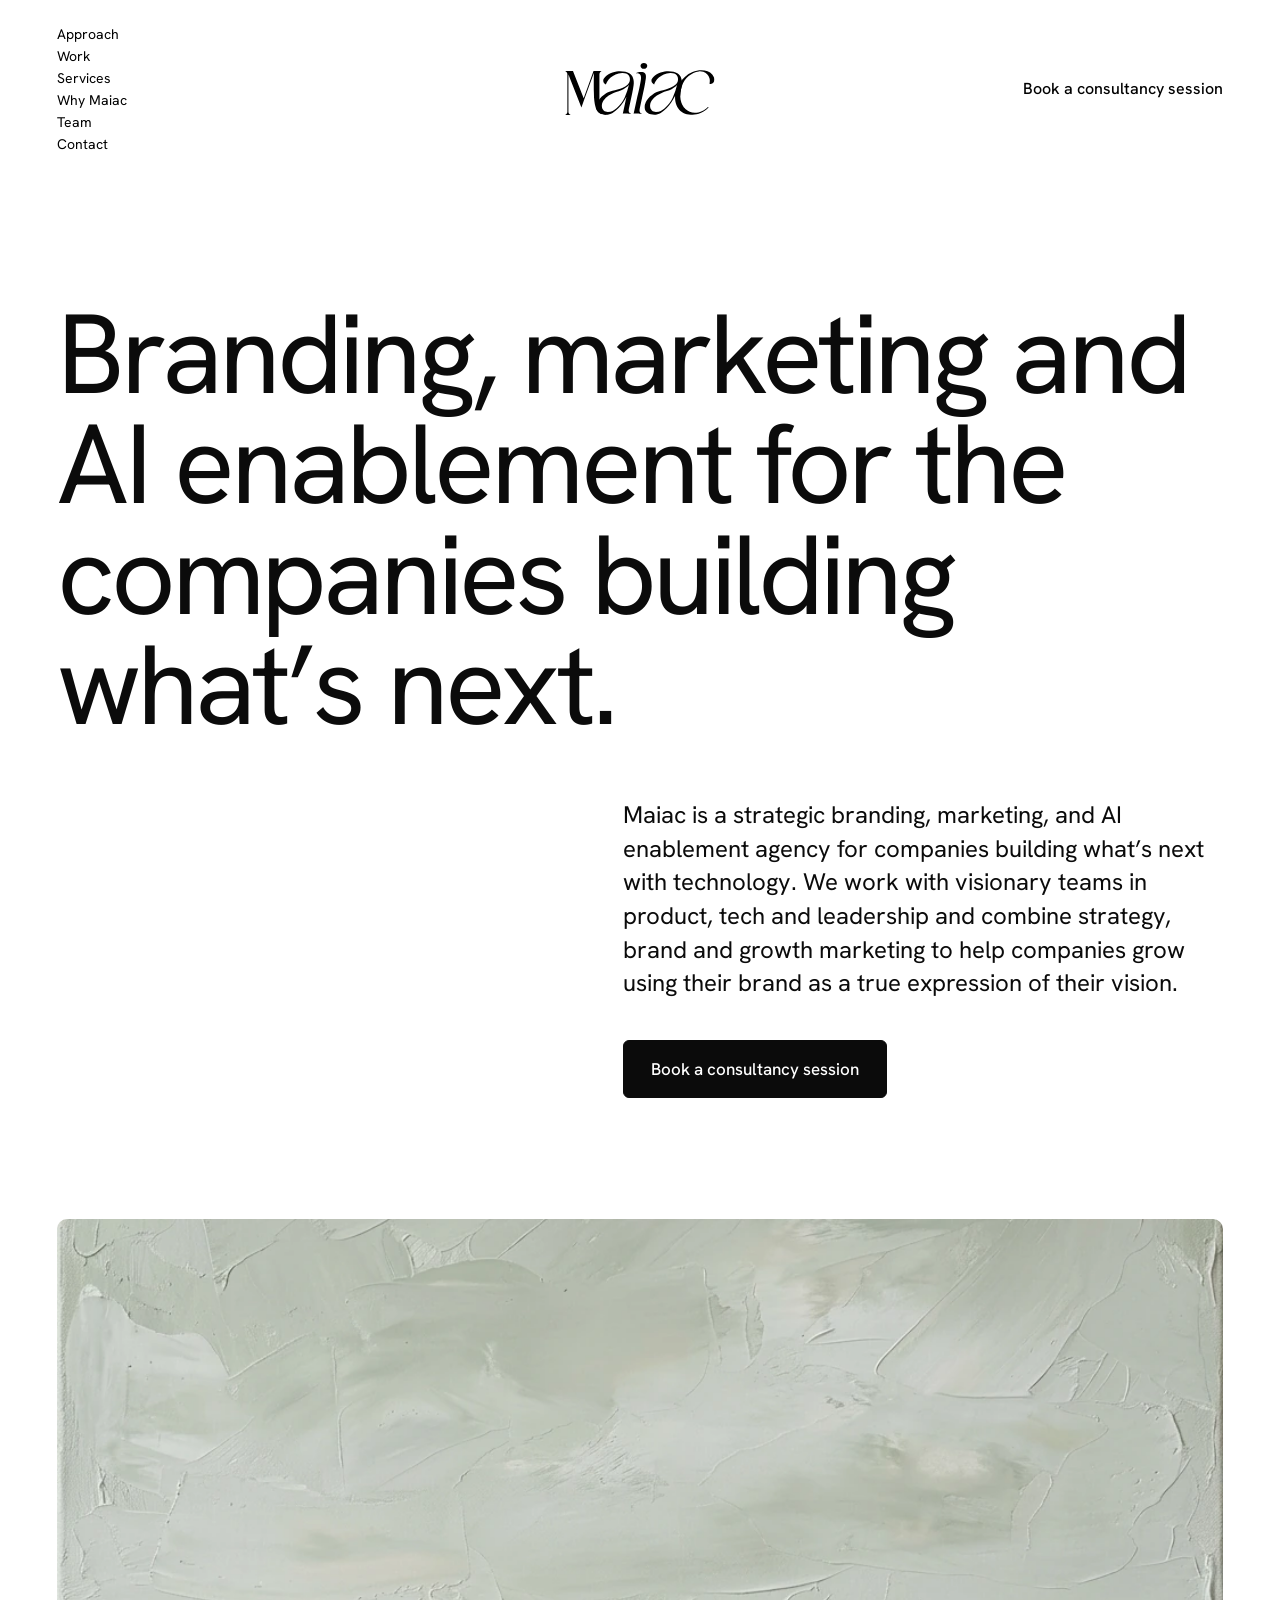
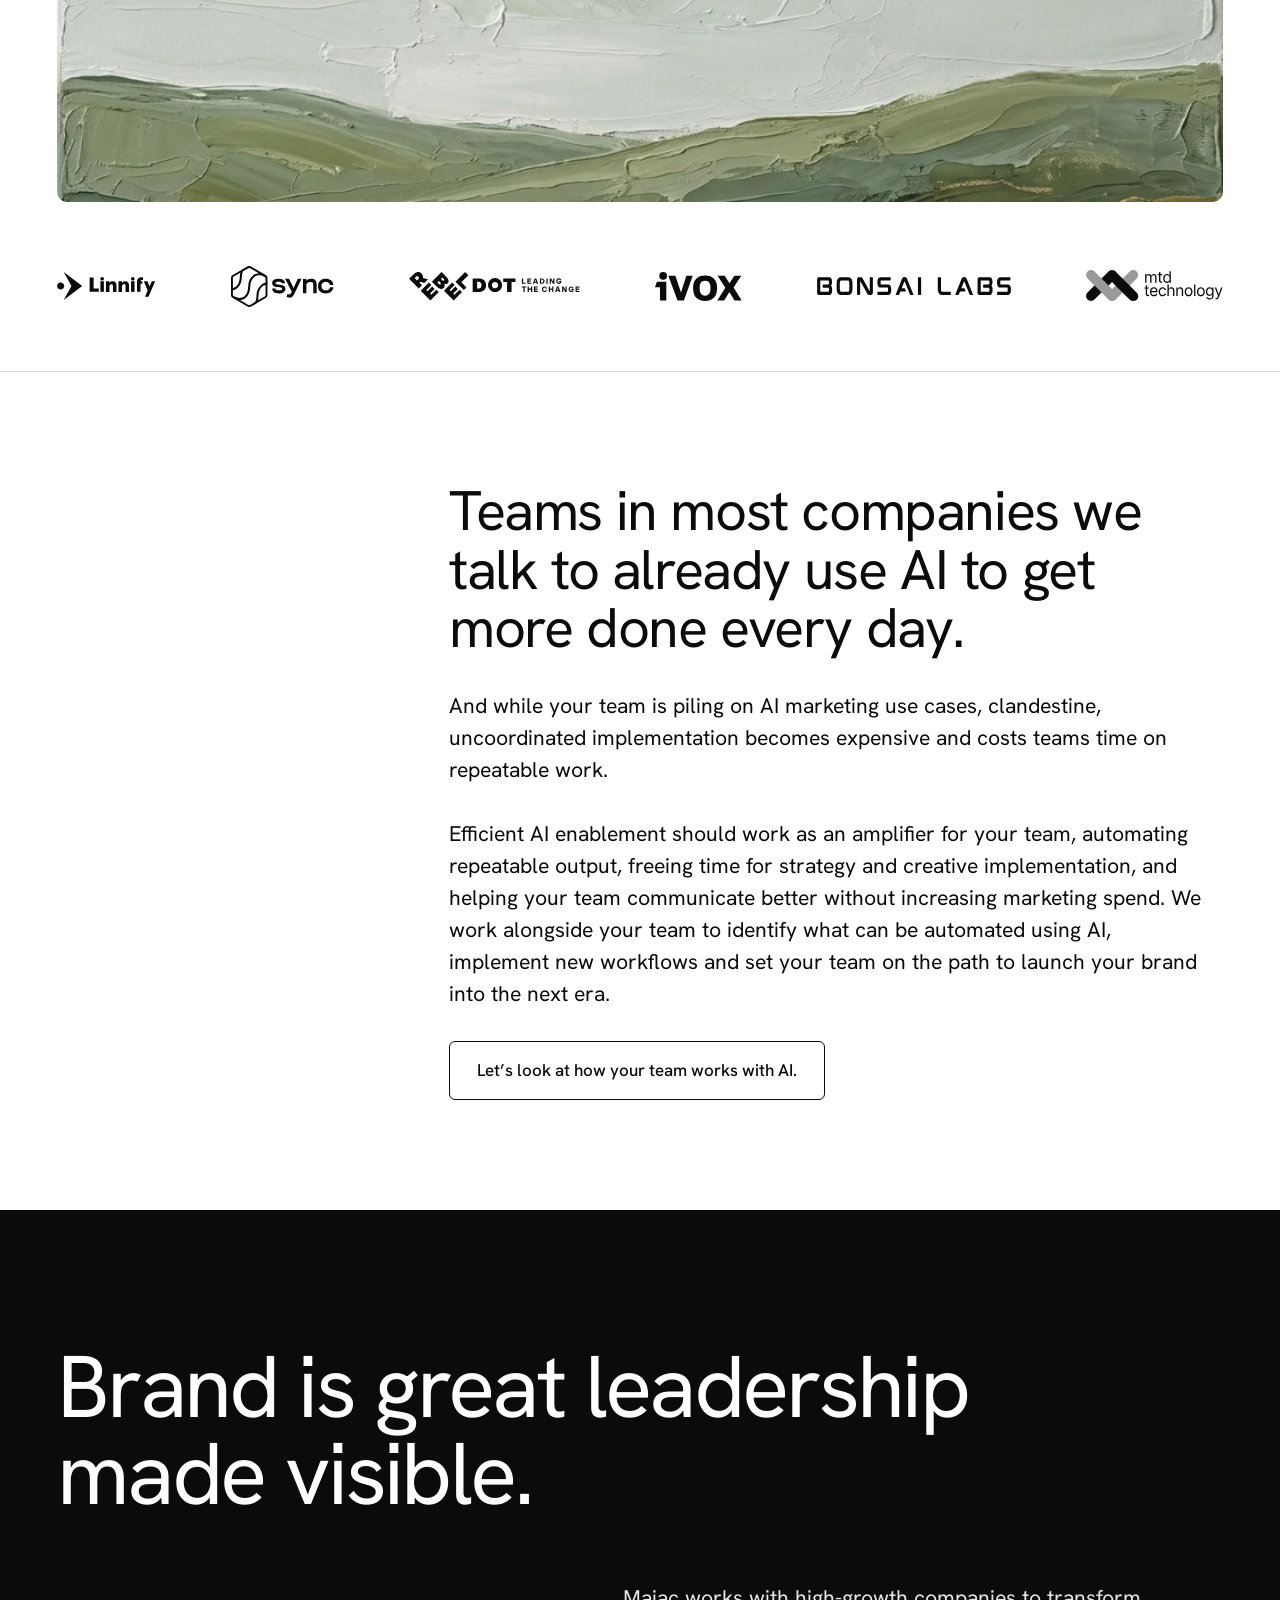
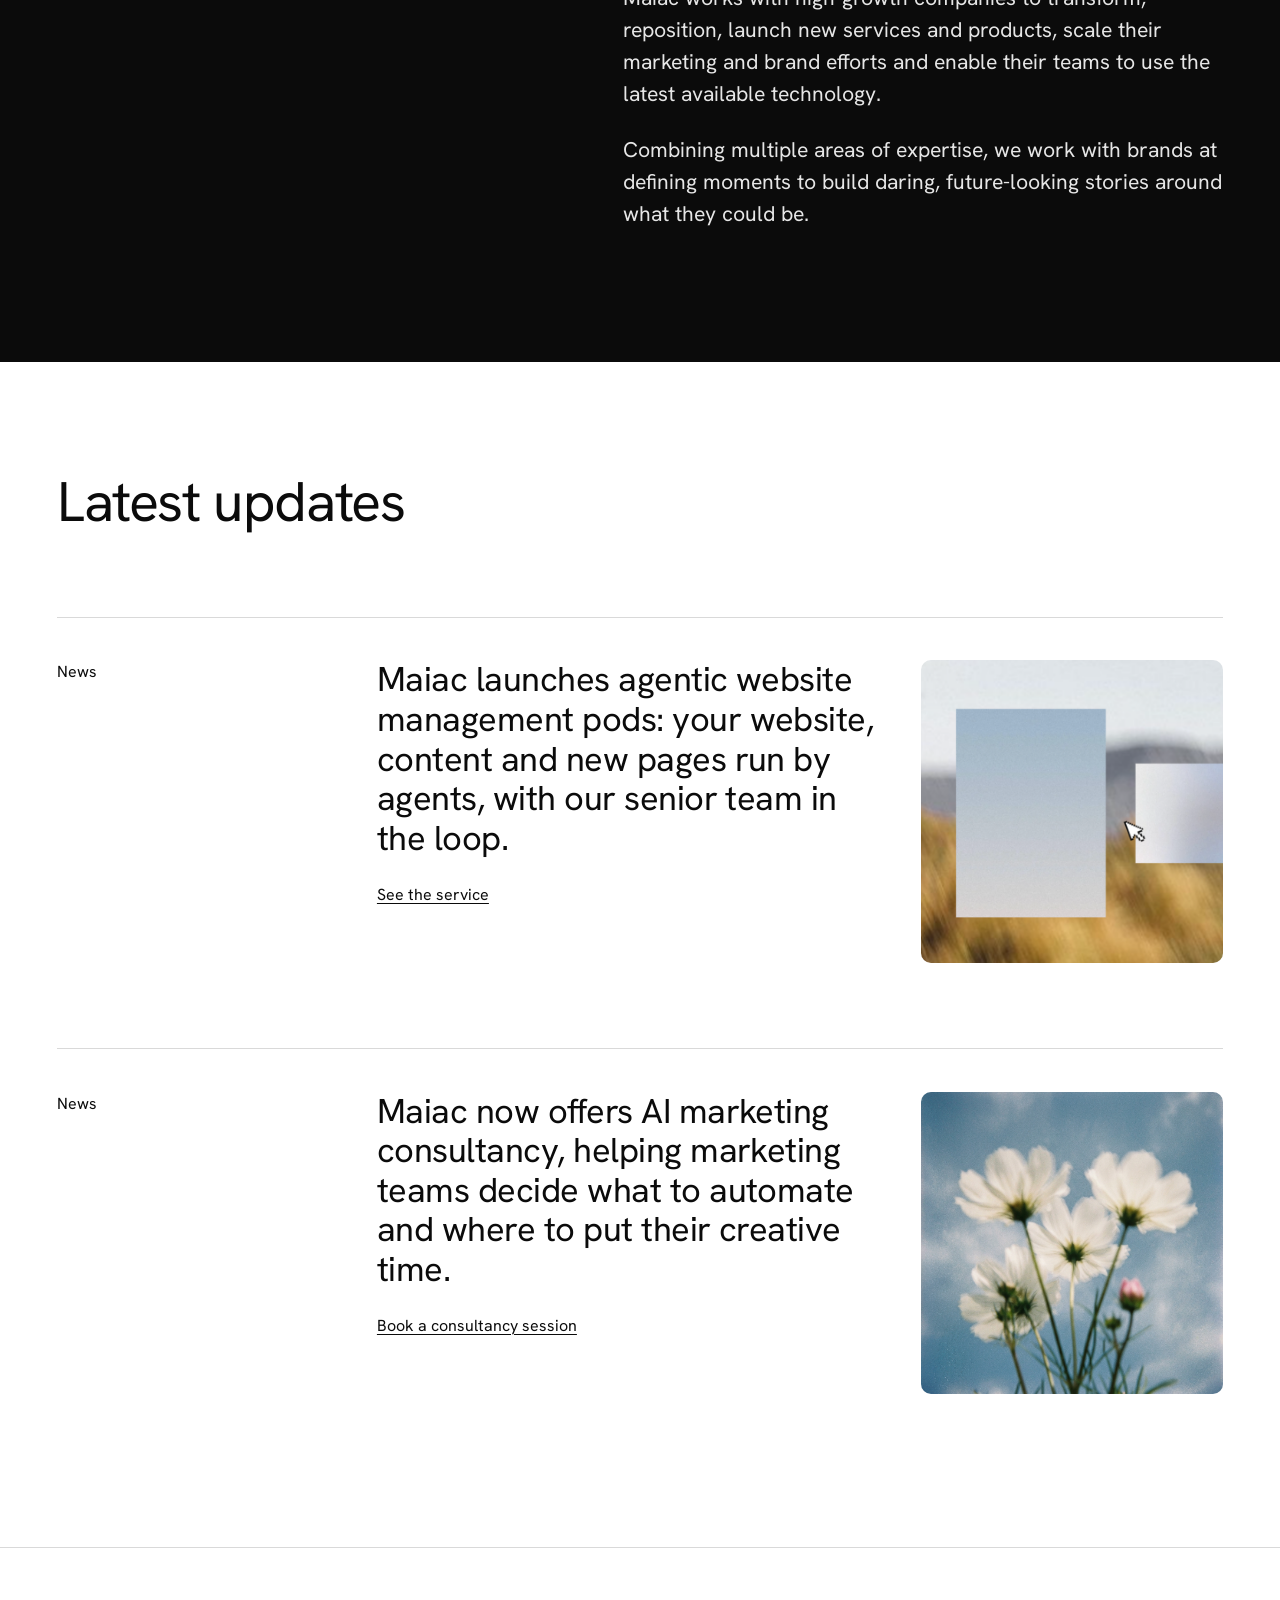
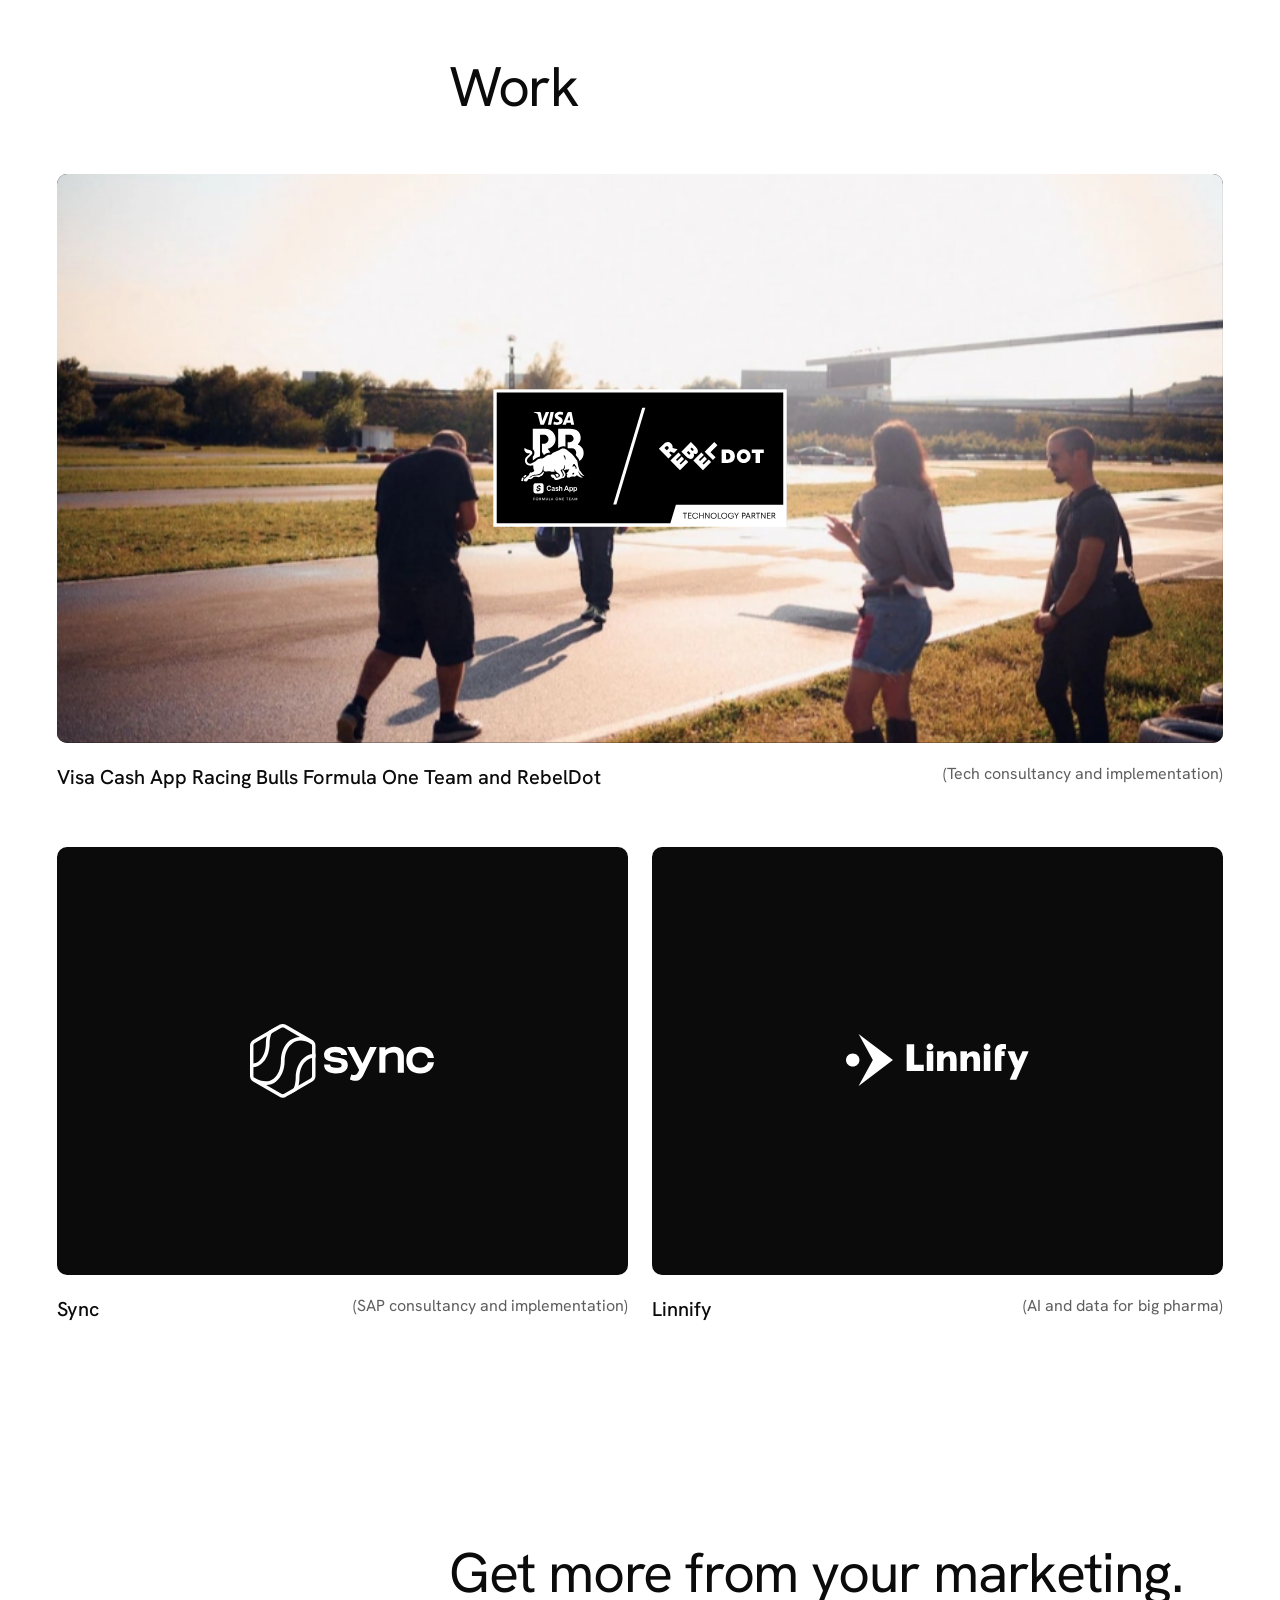
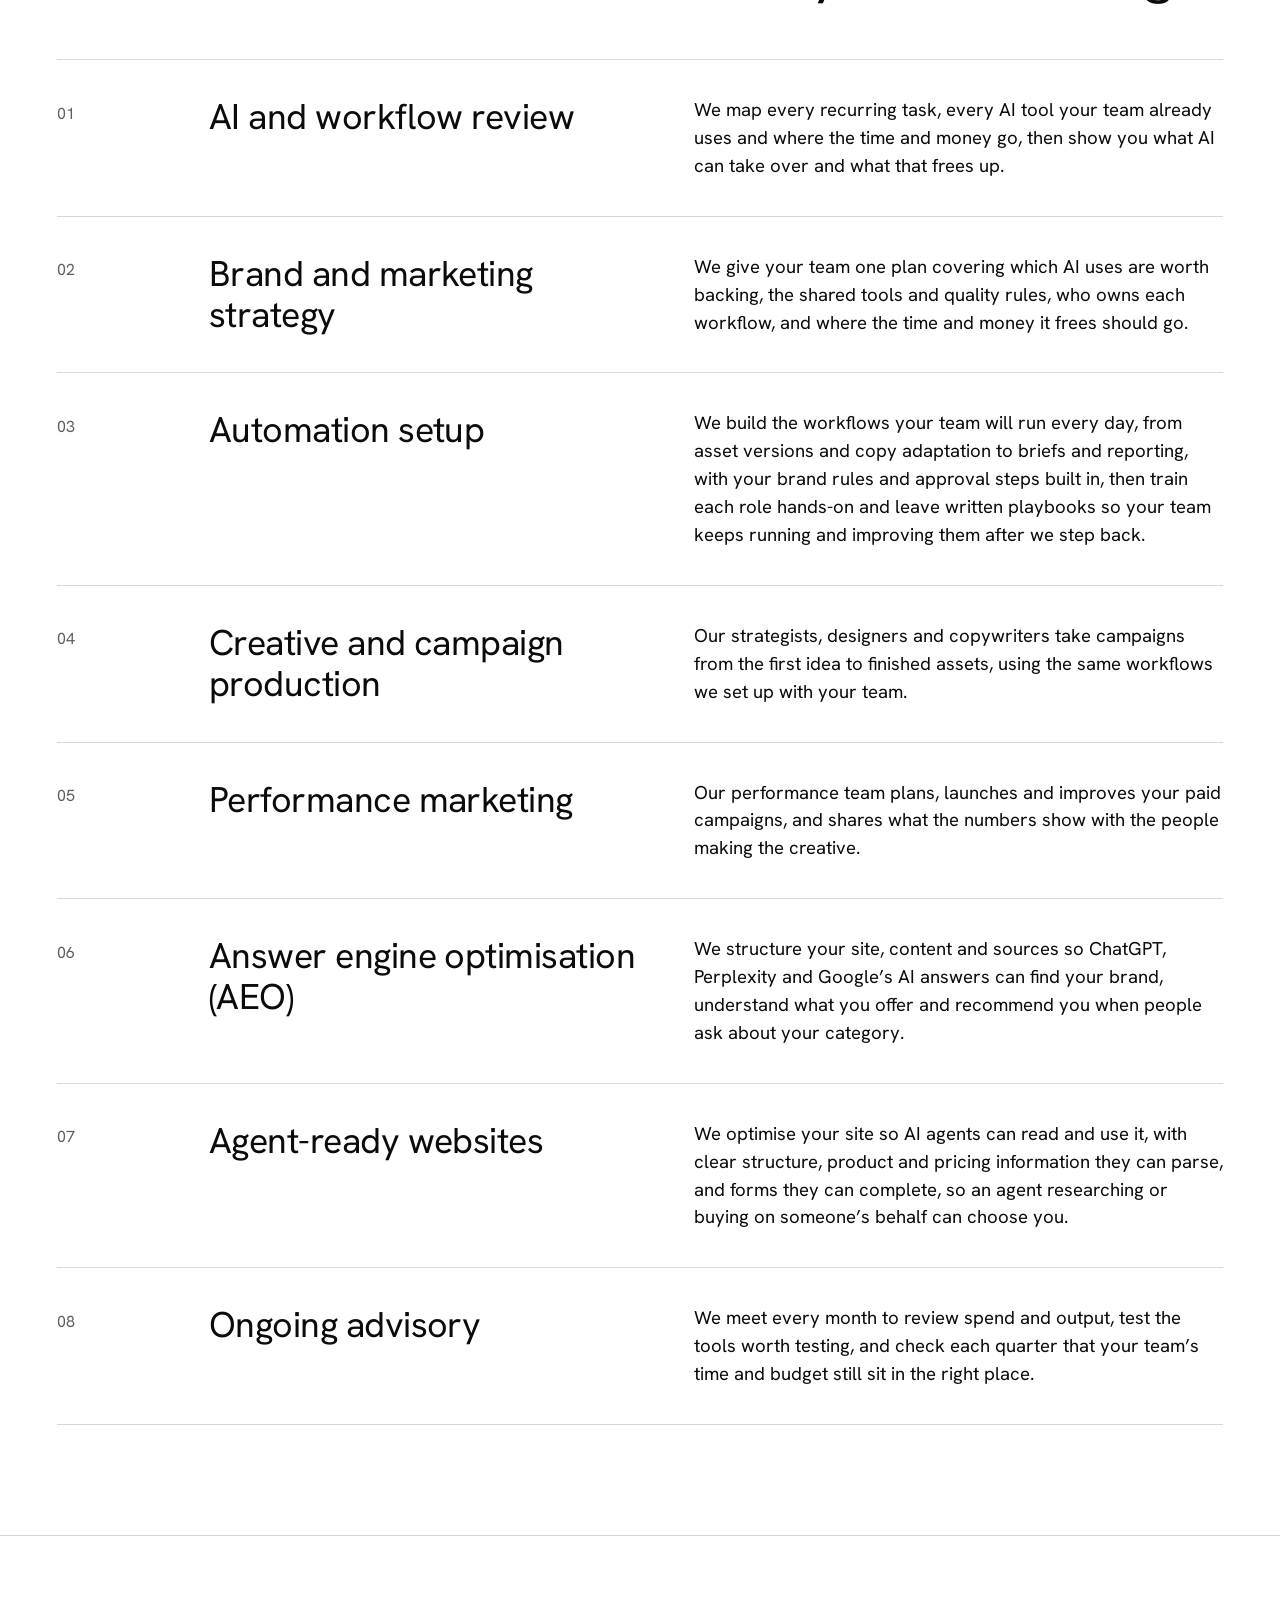
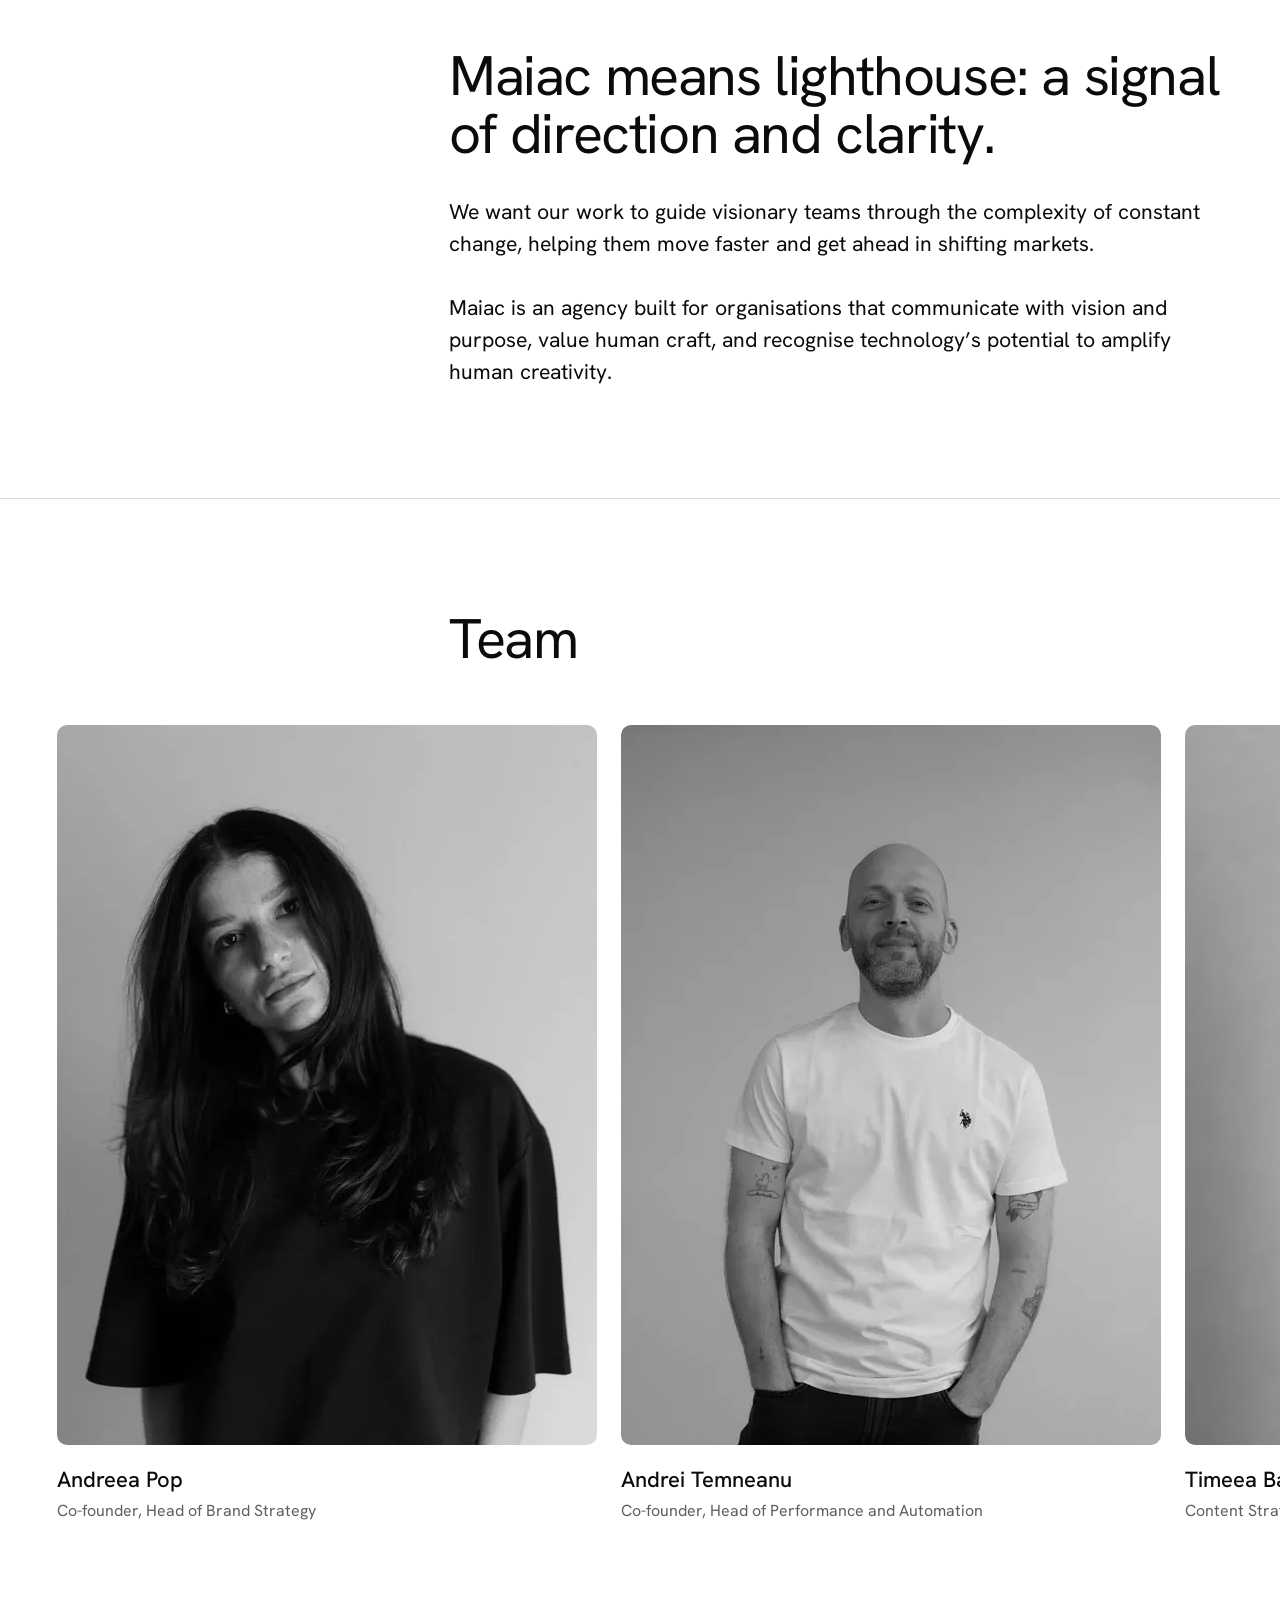
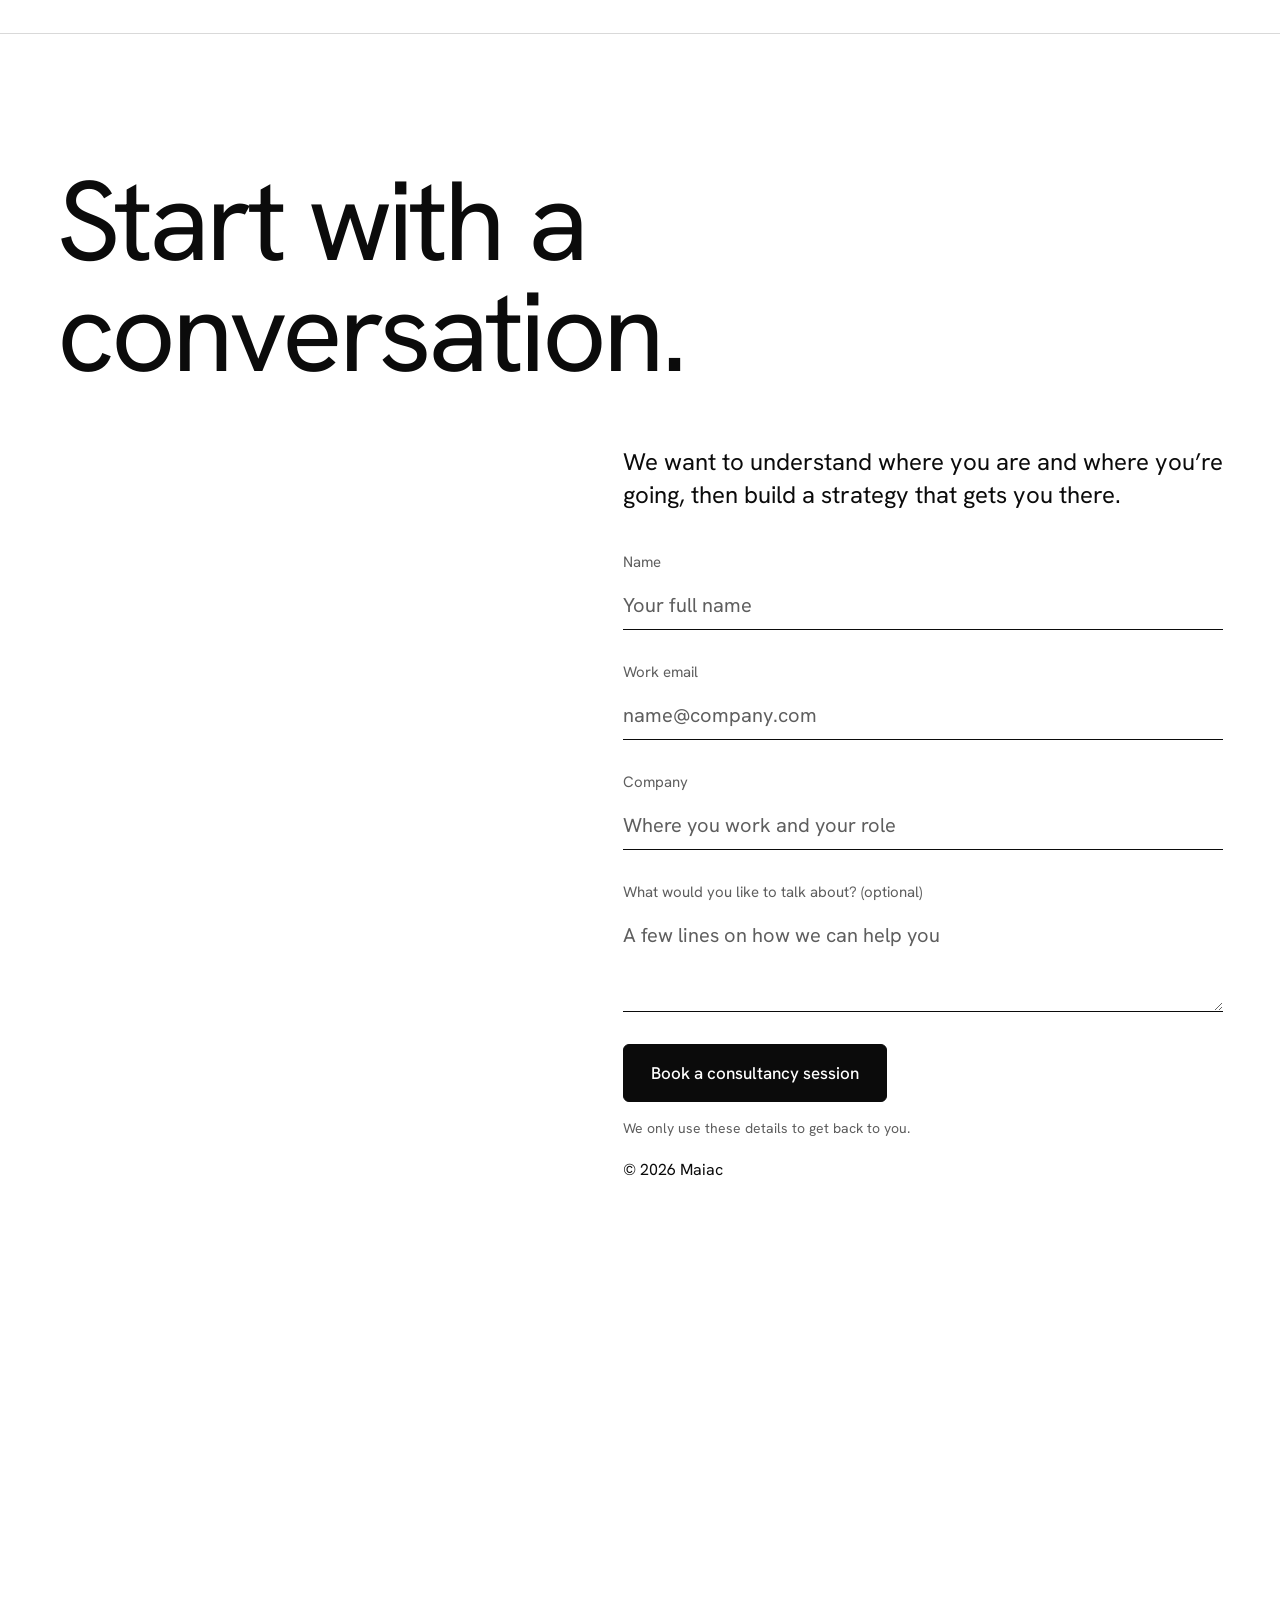
==== commit 11d8ec83: "Preview Team sizing, text-only social images and final orange favicon" ====
--- a/index.html
+++ b/index.html
@@ -15,12 +15,12 @@
   <meta property="og:description" content="Branding, marketing and AI enablement for the companies building what’s next.">
   <link rel="canonical" href="https://maiac.agency/">
   <meta property="og:url" content="https://maiac.agency/">
-  <meta property="og:image" content="https://flaviusapop.github.io/maiac-ai-marketing-stage/assets/img/og-homepage.jpg">
+  <meta property="og:image" content="https://flaviusapop.github.io/maiac-ai-marketing-stage/assets/img/og-homepage-text.jpg">
   <meta property="og:image:width" content="2400">
   <meta property="og:image:height" content="1260">
   <meta property="og:image:alt" content="Maiac: branding, marketing and AI enablement">
   <meta name="twitter:card" content="summary_large_image">
-  <meta name="twitter:image" content="https://flaviusapop.github.io/maiac-ai-marketing-stage/assets/img/og-homepage.jpg">
+  <meta name="twitter:image" content="https://flaviusapop.github.io/maiac-ai-marketing-stage/assets/img/og-homepage-text.jpg">
 
   <script type="application/ld+json">
   {
@@ -37,15 +37,16 @@
   <link rel="preload" href="assets/fonts/hanken-grotesk-latin-400-normal.woff2" as="font" type="font/woff2" crossorigin>
   <link rel="preload" href="assets/fonts/hanken-grotesk-latin-500-normal.woff2" as="font" type="font/woff2" crossorigin>
   <link rel="preload" href="assets/img/maiac-logo.svg" as="image" type="image/svg+xml">
-  <link rel="stylesheet" href="assets/css/main.css?v=5f779af57a4c">
+  <link rel="stylesheet" href="assets/css/main.css?v=a0b540a5aff1">
   <link rel="stylesheet" href="assets/css/home-updates.css?v=2e013dcfd2c3">
   <link rel="stylesheet" href="assets/css/shared-primitives.css?v=ed581dec7738">
-  <link rel="icon" href="assets/img/favicon.svg" type="image/svg+xml">
-  <link rel="icon" href="assets/img/favicon-32.png" sizes="32x32" type="image/png">
-  <link rel="apple-touch-icon" href="assets/img/apple-touch-icon.png" sizes="180x180">
-  <script src="assets/js/main.js?v=78e90d283152" defer onerror="document.documentElement.classList.remove('js')"></script>
+  <script src="assets/js/main.js?v=c296ee1c74cf" defer onerror="document.documentElement.classList.remove('js')"></script>
   <script src="assets/js/contact.js?v=330ac5587a06" defer></script>
   <script src="assets/js/work-cursor.js?v=56fadc089407" defer></script>
+  <link rel="icon" href="/maiac-ai-marketing-stage/favicon.svg" type="image/svg+xml">
+  <link rel="icon" href="/maiac-ai-marketing-stage/favicon.ico" sizes="any">
+  <link rel="apple-touch-icon" href="/maiac-ai-marketing-stage/apple-touch-icon.png">
+  <link rel="manifest" href="/maiac-ai-marketing-stage/site.webmanifest">
   <meta name="robots" content="noindex, nofollow">
 </head>
 <body>
@@ -342,7 +343,6 @@
 
       <!-- TEAM: horizontal scroller -->
       <section class="section section--rule team" id="team" aria-labelledby="team-title" data-section>
-        <div class="team__pin" data-team-pin>
         <div class="container split split--head">
           <h2 class="display-m split__content" id="team-title">Team</h2>
         </div>
@@ -375,22 +375,21 @@
             </li>
             <li class="member">
               <picture class="member__portrait--valentin">
-                <source type="image/webp" srcset="assets/img/team-valentin-agafitei-540.webp 540w, assets/img/team-valentin-agafitei-1037.webp 1037w" sizes="(min-width: 900px) 540px, 78vw">
-                <img class="member__photo" src="assets/img/team-valentin-agafitei-540.jpg" srcset="assets/img/team-valentin-agafitei-540.jpg 540w, assets/img/team-valentin-agafitei-1037.jpg 1037w" sizes="(min-width: 900px) 540px, 78vw" alt="Valentin Agafitei" width="1037" height="1383" loading="lazy" decoding="async" draggable="false">
+                <source type="image/webp" srcset="assets/img/team-valentin-agafitei-portrait-540.webp 540w, assets/img/team-valentin-agafitei-portrait-1080.webp 1080w" sizes="(min-width: 900px) 540px, 78vw">
+                <img class="member__photo" src="assets/img/team-valentin-agafitei-portrait-540.jpg" srcset="assets/img/team-valentin-agafitei-portrait-540.jpg 540w, assets/img/team-valentin-agafitei-portrait-1080.jpg 1080w" sizes="(min-width: 900px) 540px, 78vw" alt="Valentin Agafitei" width="1080" height="1440" loading="lazy" decoding="async" draggable="false">
               </picture>
               <h3 class="member__name">Valentin Agafitei</h3>
               <p class="member__role">Designer</p>
             </li>
             <li class="member">
               <picture>
-                <source type="image/webp" srcset="assets/img/team-dragos-cojocea-540.webp 540w, assets/img/team-dragos-cojocea-1080.webp 1080w" sizes="(min-width: 900px) 540px, 78vw">
-                <img class="member__photo" src="assets/img/team-dragos-cojocea-540.jpg" srcset="assets/img/team-dragos-cojocea-540.jpg 540w, assets/img/team-dragos-cojocea-1080.jpg 1080w" sizes="(min-width: 900px) 540px, 78vw" alt="Dragos Cojocea" width="1080" height="1350" loading="lazy" decoding="async" draggable="false">
+                <source type="image/webp" srcset="assets/img/team-dragos-cojocea-portrait-540.webp 540w, assets/img/team-dragos-cojocea-portrait-1080.webp 1080w" sizes="(min-width: 900px) 540px, 78vw">
+                <img class="member__photo" src="assets/img/team-dragos-cojocea-portrait-540.jpg" srcset="assets/img/team-dragos-cojocea-portrait-540.jpg 540w, assets/img/team-dragos-cojocea-portrait-1080.jpg 1080w" sizes="(min-width: 900px) 540px, 78vw" alt="Dragos Cojocea" width="1080" height="1440" loading="lazy" decoding="async" draggable="false">
               </picture>
               <h3 class="member__name">Dragos Cojocea</h3>
               <p class="member__role">SEO, AEO, Content Automation</p>
             </li>
           </ul>
-        </div>
         </div>
       </section>
 
--- a/assets/css/main.css
+++ b/assets/css/main.css
@@ -399,15 +399,14 @@
 
 /* Team: horizontal scroller. Starts on the page gutter, bleeds off the right edge. */
 .team {
-  --team-card-base: 648px;
-  --team-card-size: var(--team-card-base);
+  --team-card-size: 540px;
   padding-bottom: var(--section-pad);
 }
-@media (max-width: 899px) { .team { --team-card-base: 93.6vw; } }
+@media (max-width: 899px) { .team { --team-card-size: 78vw; } }
 .team__scroller {
   overflow-x: auto; overflow-y: hidden;
   scroll-snap-type: x mandatory;
-  scroll-padding-inline: var(--gutter);
+  scroll-padding-inline: max(var(--gutter), calc((100vw - var(--max)) / 2)) var(--gutter);
   overscroll-behavior-x: contain;
   scrollbar-width: none;
   cursor: grab;
@@ -424,33 +423,8 @@
 .member > picture { border-radius: var(--radius-media); overflow: clip; }
 .member__photo { width: 100%; aspect-ratio: 3 / 4; object-fit: cover; background: #eee; pointer-events: none; }
 .member__portrait--valentin { overflow: clip; }
-.member__portrait--valentin .member__photo { transform: scale(1.2); transform-origin: 50% 87%; }
 .member__name { margin-top: 20px; font-size: 22px; font-weight: 500; line-height: 1.4; }
 .member__role { margin-top: 4px; font-size: 16px; line-height: 1.4; color: var(--muted); }
-
-/* Page scroll drives the row only after the enhancement measures a fitting stage. */
-.js .team.is-scroll-driven {
-  --team-card-size: min(var(--team-card-base), var(--team-card-fit, 648px));
-  padding-block: 0;
-  block-size: calc(100svh + var(--team-travel, 0px));
-}
-.js .is-scroll-driven .team__pin {
-  position: sticky;
-  inset-block-start: 0;
-  block-size: 100svh;
-  padding-block: var(--team-pin-top, 100px) 24px;
-  background: var(--paper);
-}
-.js .is-scroll-driven .split--head { margin-block-end: clamp(24px, 3svh, 32px); }
-.js .is-scroll-driven .team__scroller {
-  overflow-x: hidden;
-  scroll-snap-type: none;
-  overscroll-behavior-x: auto;
-  touch-action: pan-y pinch-zoom;
-  cursor: auto;
-}
-/* Larger frames keep captions on screen when the pinned stage limits photo height. */
-.js .is-scroll-driven .member__photo { max-block-size: var(--team-photo-fit, none); }
 
 /* Trusted by */
 .trusted { padding-block: 64px; background: var(--paper); }
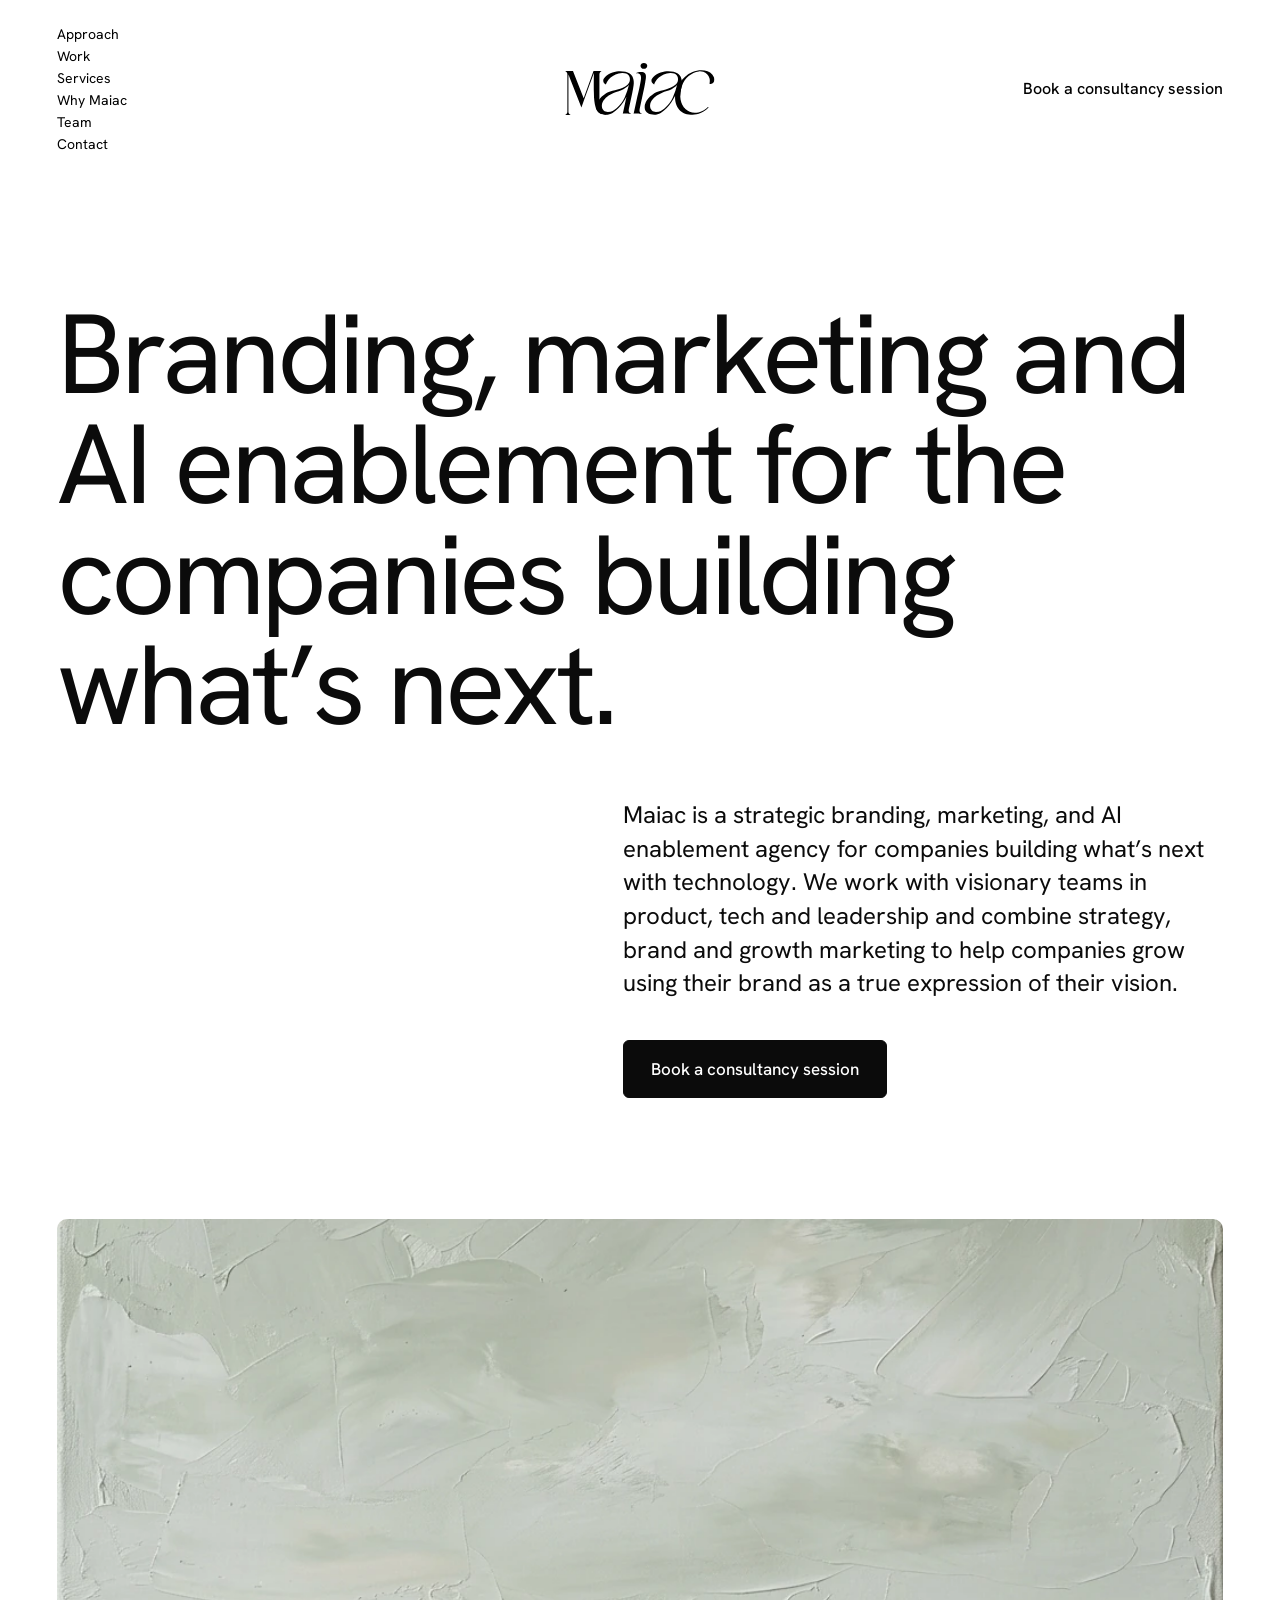
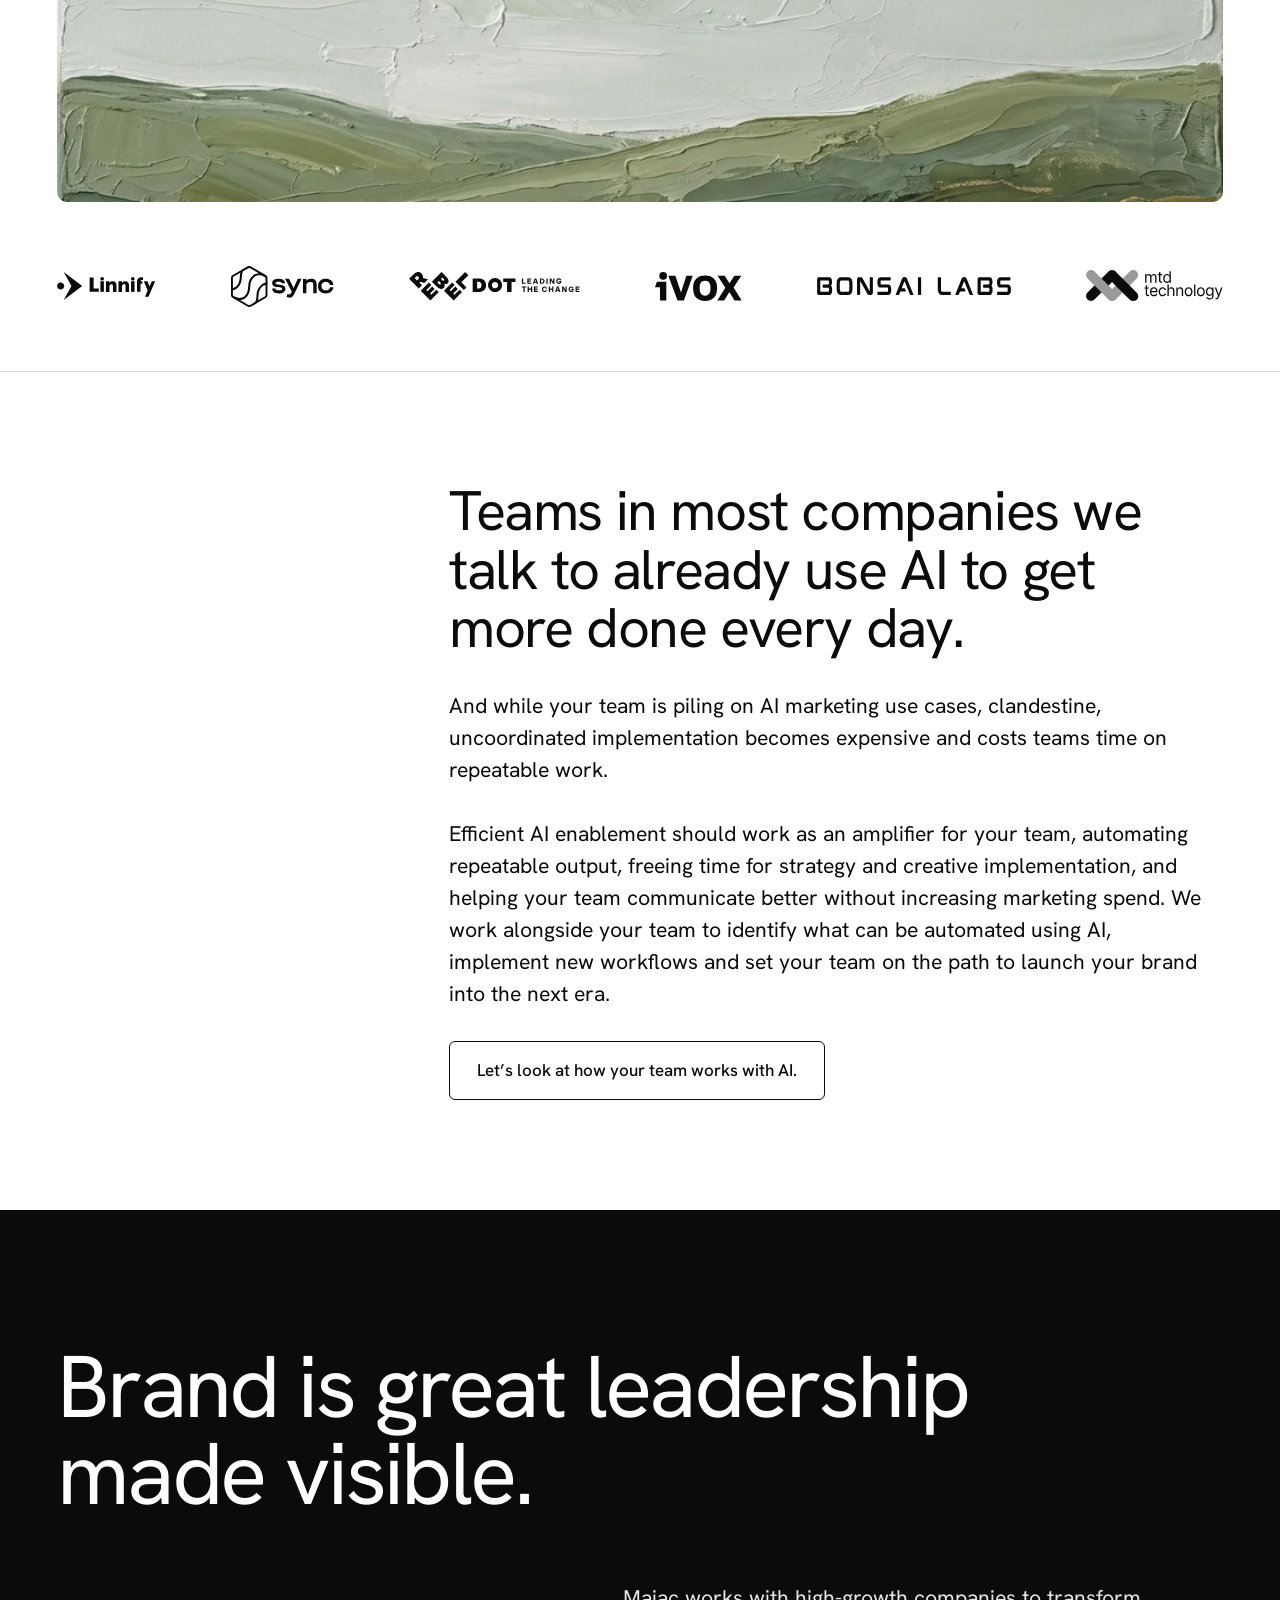
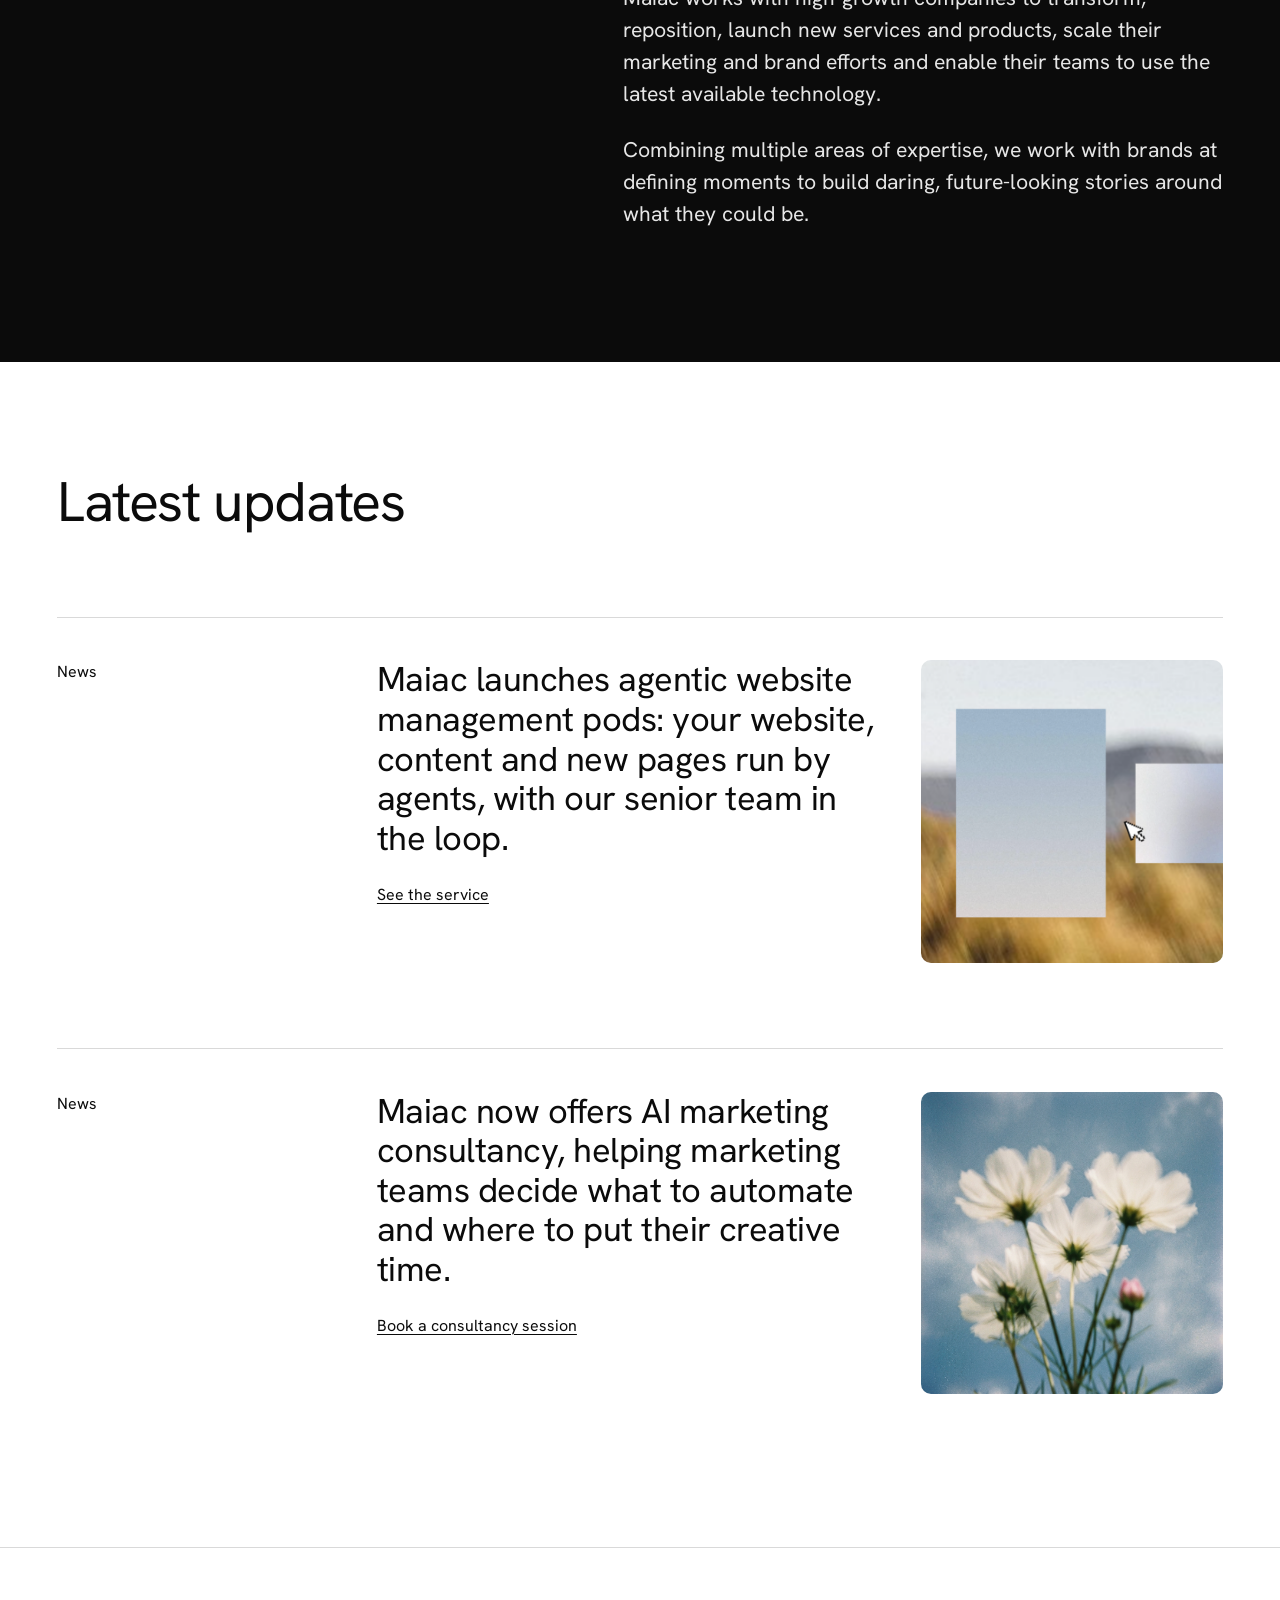
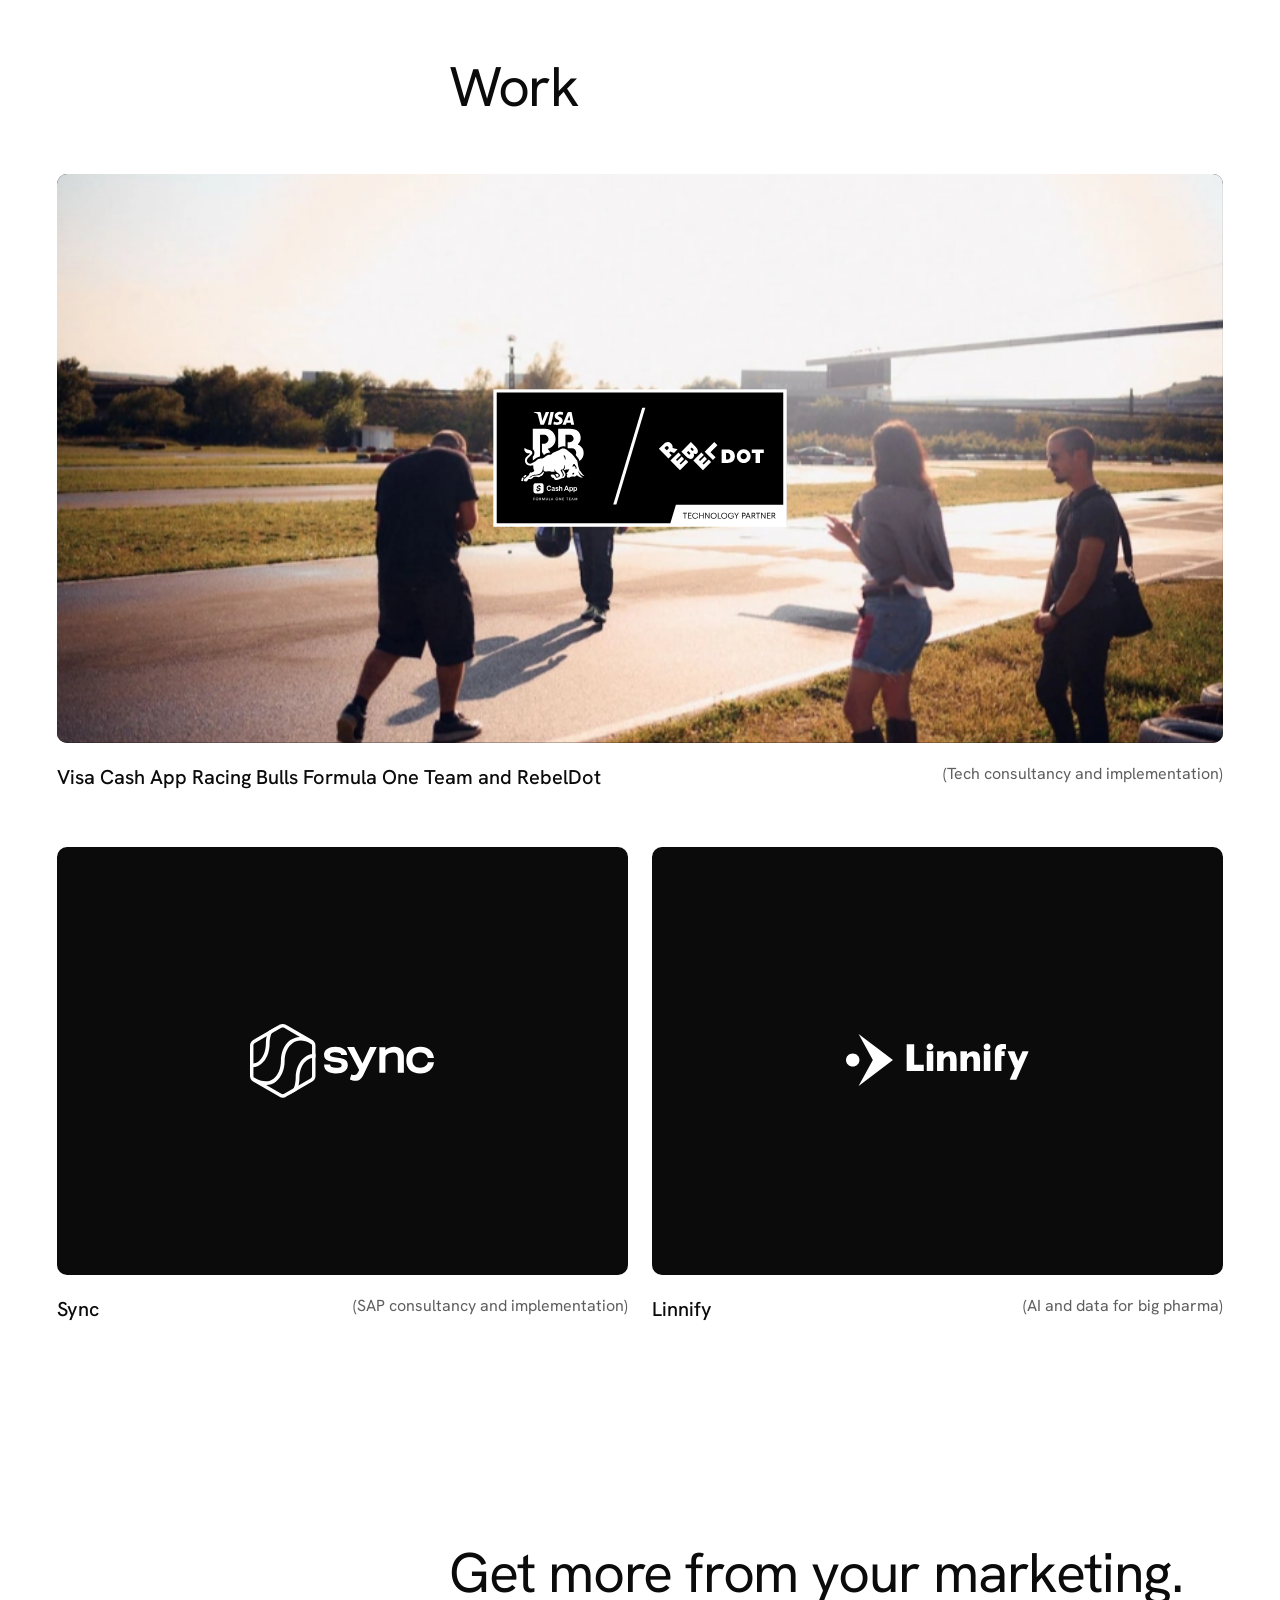
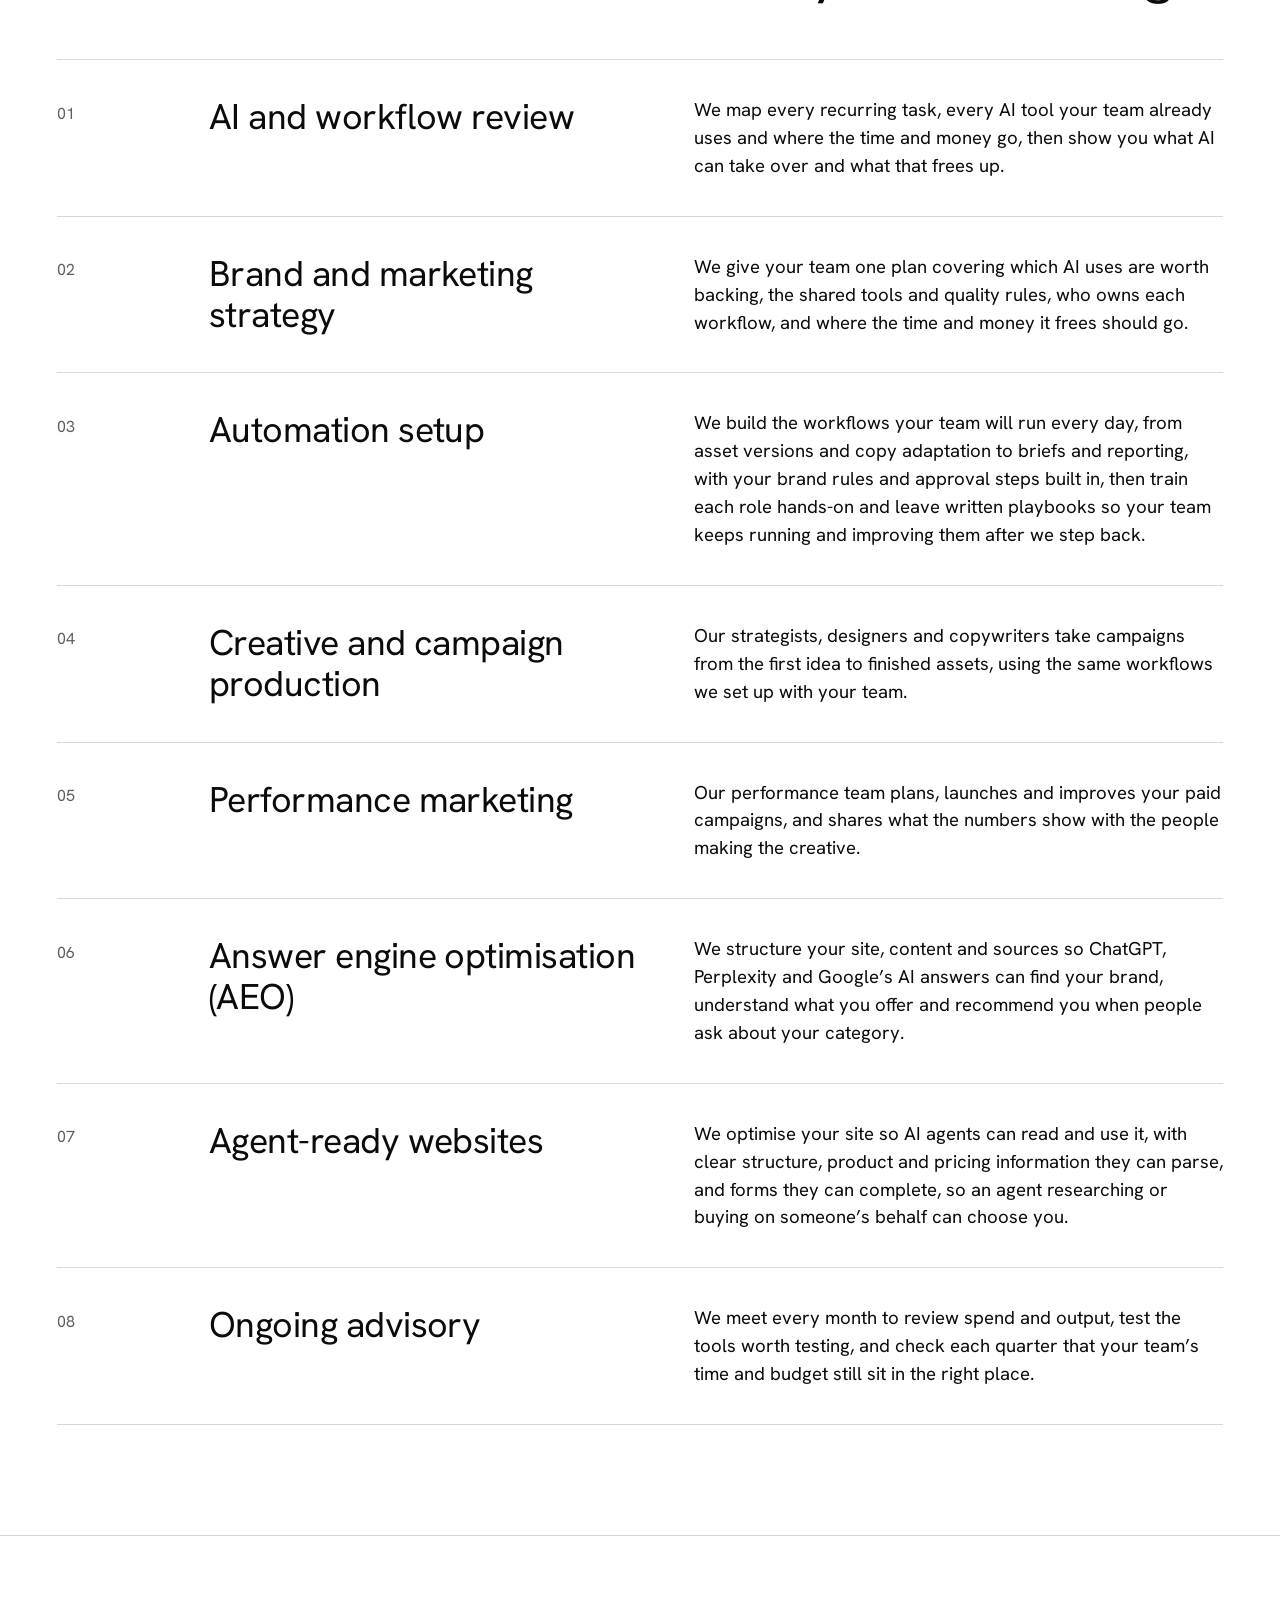
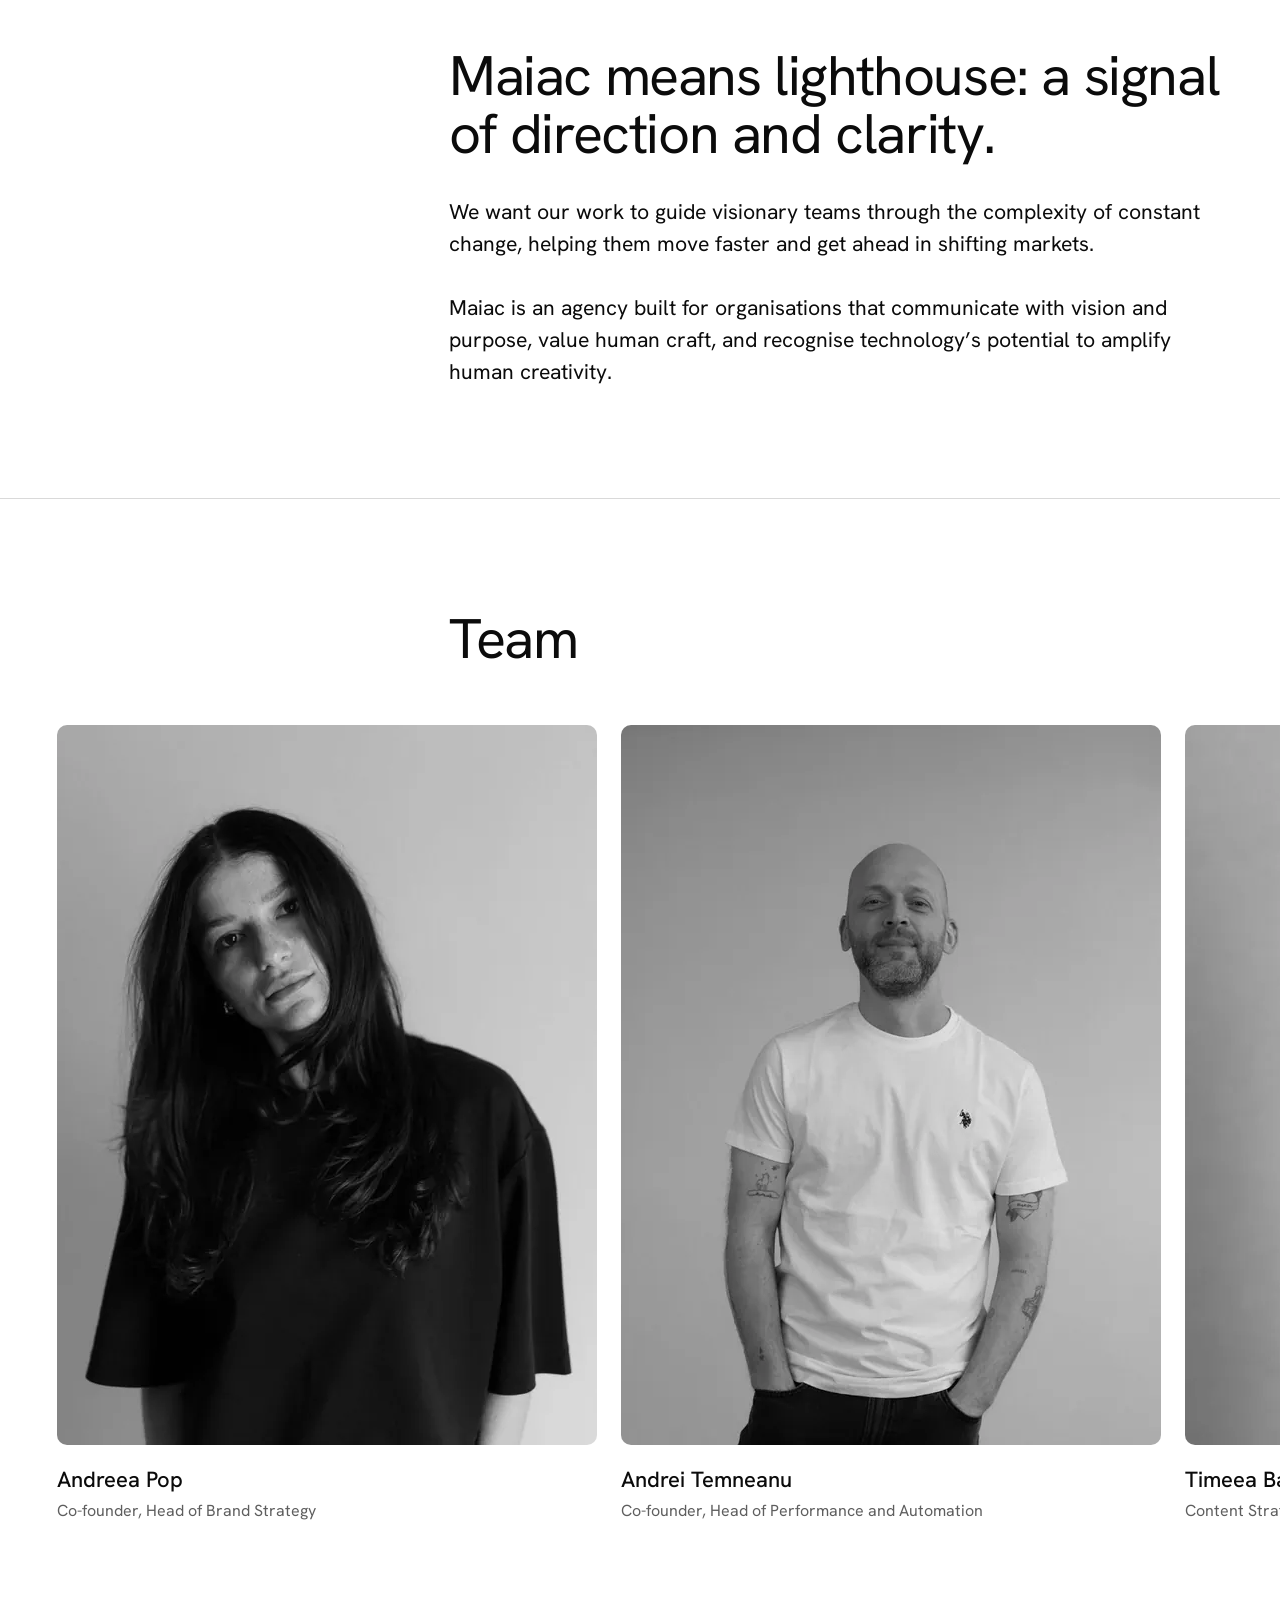
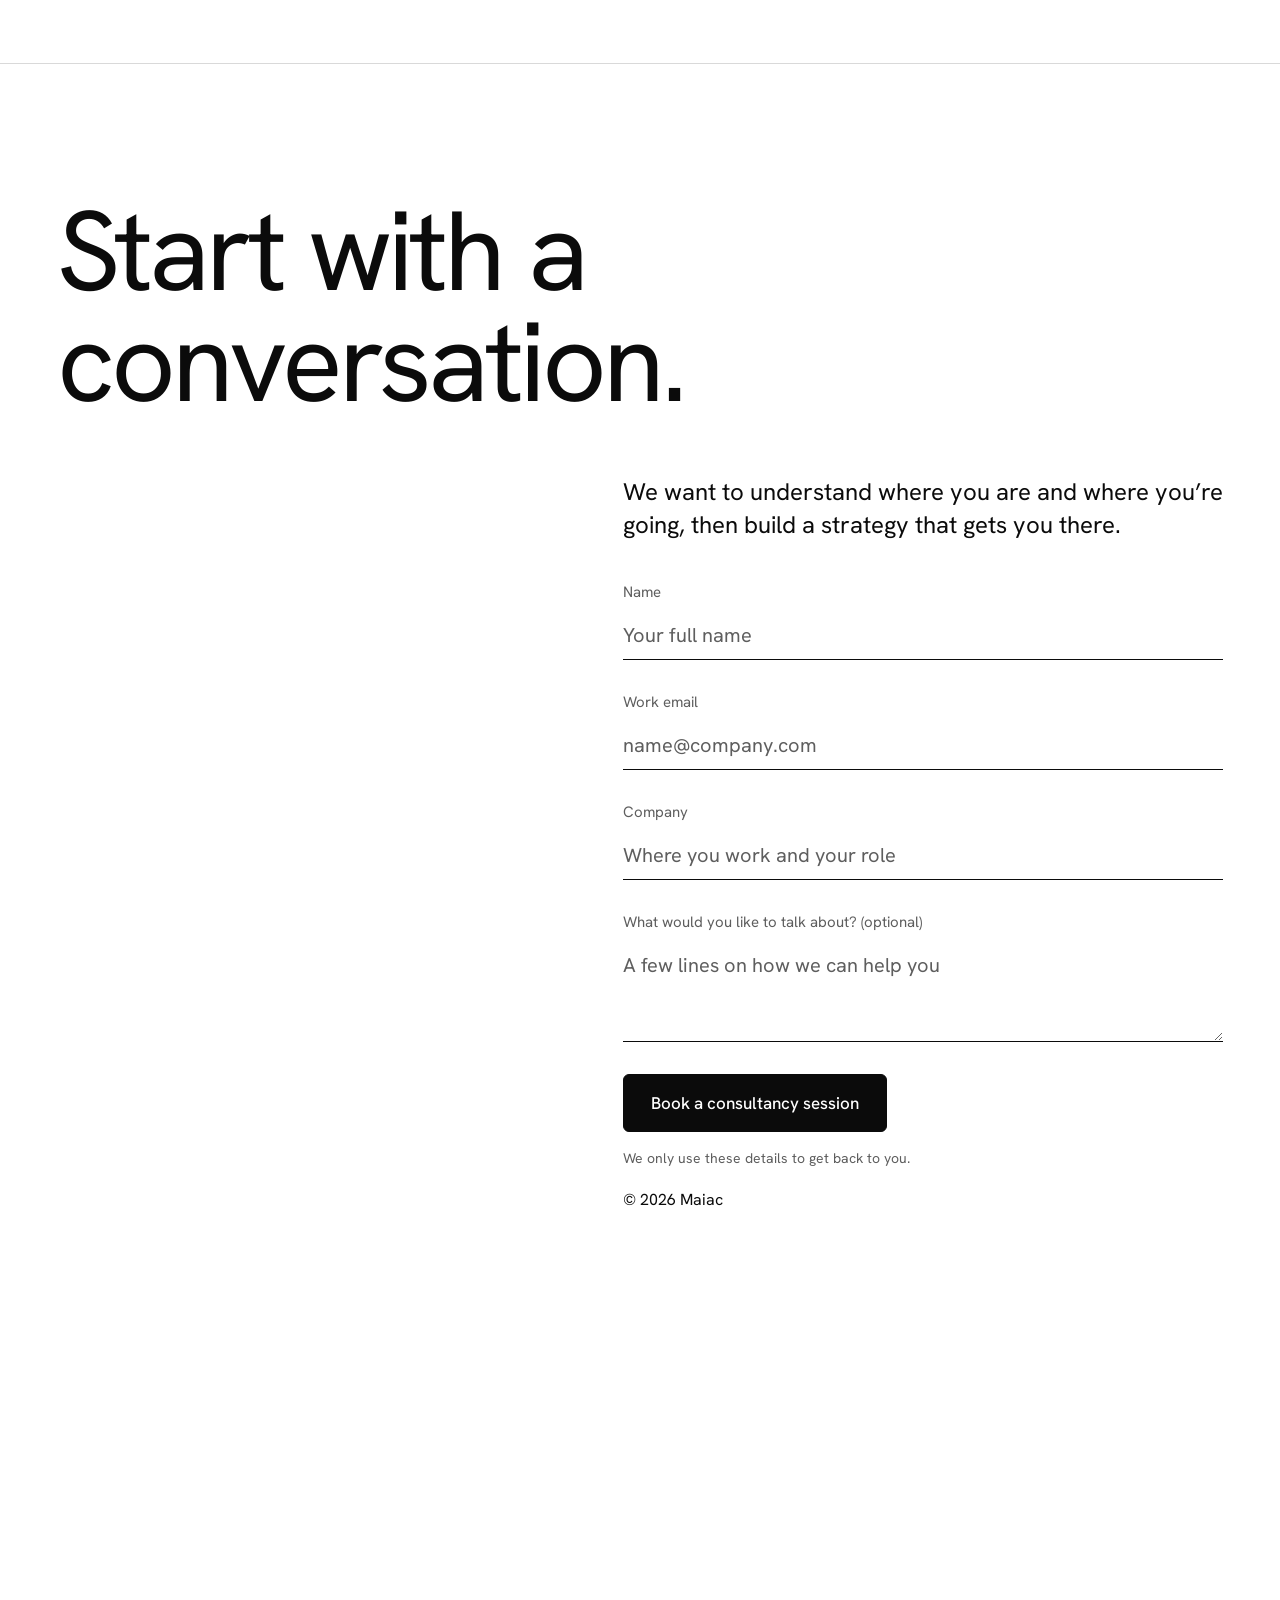
==== commit 717e96c0: "Preview fixed-size page-driven desktop Team scrolling" ====
--- a/index.html
+++ b/index.html
@@ -37,10 +37,10 @@
   <link rel="preload" href="assets/fonts/hanken-grotesk-latin-400-normal.woff2" as="font" type="font/woff2" crossorigin>
   <link rel="preload" href="assets/fonts/hanken-grotesk-latin-500-normal.woff2" as="font" type="font/woff2" crossorigin>
   <link rel="preload" href="assets/img/maiac-logo.svg" as="image" type="image/svg+xml">
-  <link rel="stylesheet" href="assets/css/main.css?v=a0b540a5aff1">
+  <link rel="stylesheet" href="assets/css/main.css?v=fb21ad1417b2">
   <link rel="stylesheet" href="assets/css/home-updates.css?v=2e013dcfd2c3">
   <link rel="stylesheet" href="assets/css/shared-primitives.css?v=ed581dec7738">
-  <script src="assets/js/main.js?v=c296ee1c74cf" defer onerror="document.documentElement.classList.remove('js')"></script>
+  <script src="assets/js/main.js?v=a3e99aad2818" defer onerror="document.documentElement.classList.remove('js')"></script>
   <script src="assets/js/contact.js?v=330ac5587a06" defer></script>
   <script src="assets/js/work-cursor.js?v=56fadc089407" defer></script>
   <link rel="icon" href="/maiac-ai-marketing-stage/favicon.svg" type="image/svg+xml">
@@ -343,6 +343,7 @@
 
       <!-- TEAM: horizontal scroller -->
       <section class="section section--rule team" id="team" aria-labelledby="team-title" data-section>
+        <div class="team__pin" data-team-pin>
         <div class="container split split--head">
           <h2 class="display-m split__content" id="team-title">Team</h2>
         </div>
@@ -391,6 +392,7 @@
             </li>
           </ul>
         </div>
+        </div>
       </section>
 
       <!-- CONTACT -->
--- a/assets/css/main.css
+++ b/assets/css/main.css
@@ -426,6 +426,24 @@
 .member__name { margin-top: 20px; font-size: 22px; font-weight: 500; line-height: 1.4; }
 .member__role { margin-top: 4px; font-size: 16px; line-height: 1.4; color: var(--muted); }
 
+/* Fixed-size desktop Team: page scrolling moves the row, never its portraits. */
+.js .team.is-scroll-driven {
+  padding-block: 0;
+  margin-block-end: var(--section-pad);
+}
+.js .is-scroll-driven [data-team-pin] {
+  position: sticky;
+  inset-block-start: var(--team-pin-top);
+  padding-block-start: var(--section-pad);
+  background: var(--paper);
+}
+.js .is-scroll-driven .team__scroller {
+  overflow-x: hidden;
+  scroll-snap-type: none;
+  overscroll-behavior-x: auto;
+  touch-action: pan-y pinch-zoom;
+}
+
 /* Trusted by */
 .trusted { padding-block: 64px; background: var(--paper); }
 .trusted__content { display: grid; gap: 32px; }
